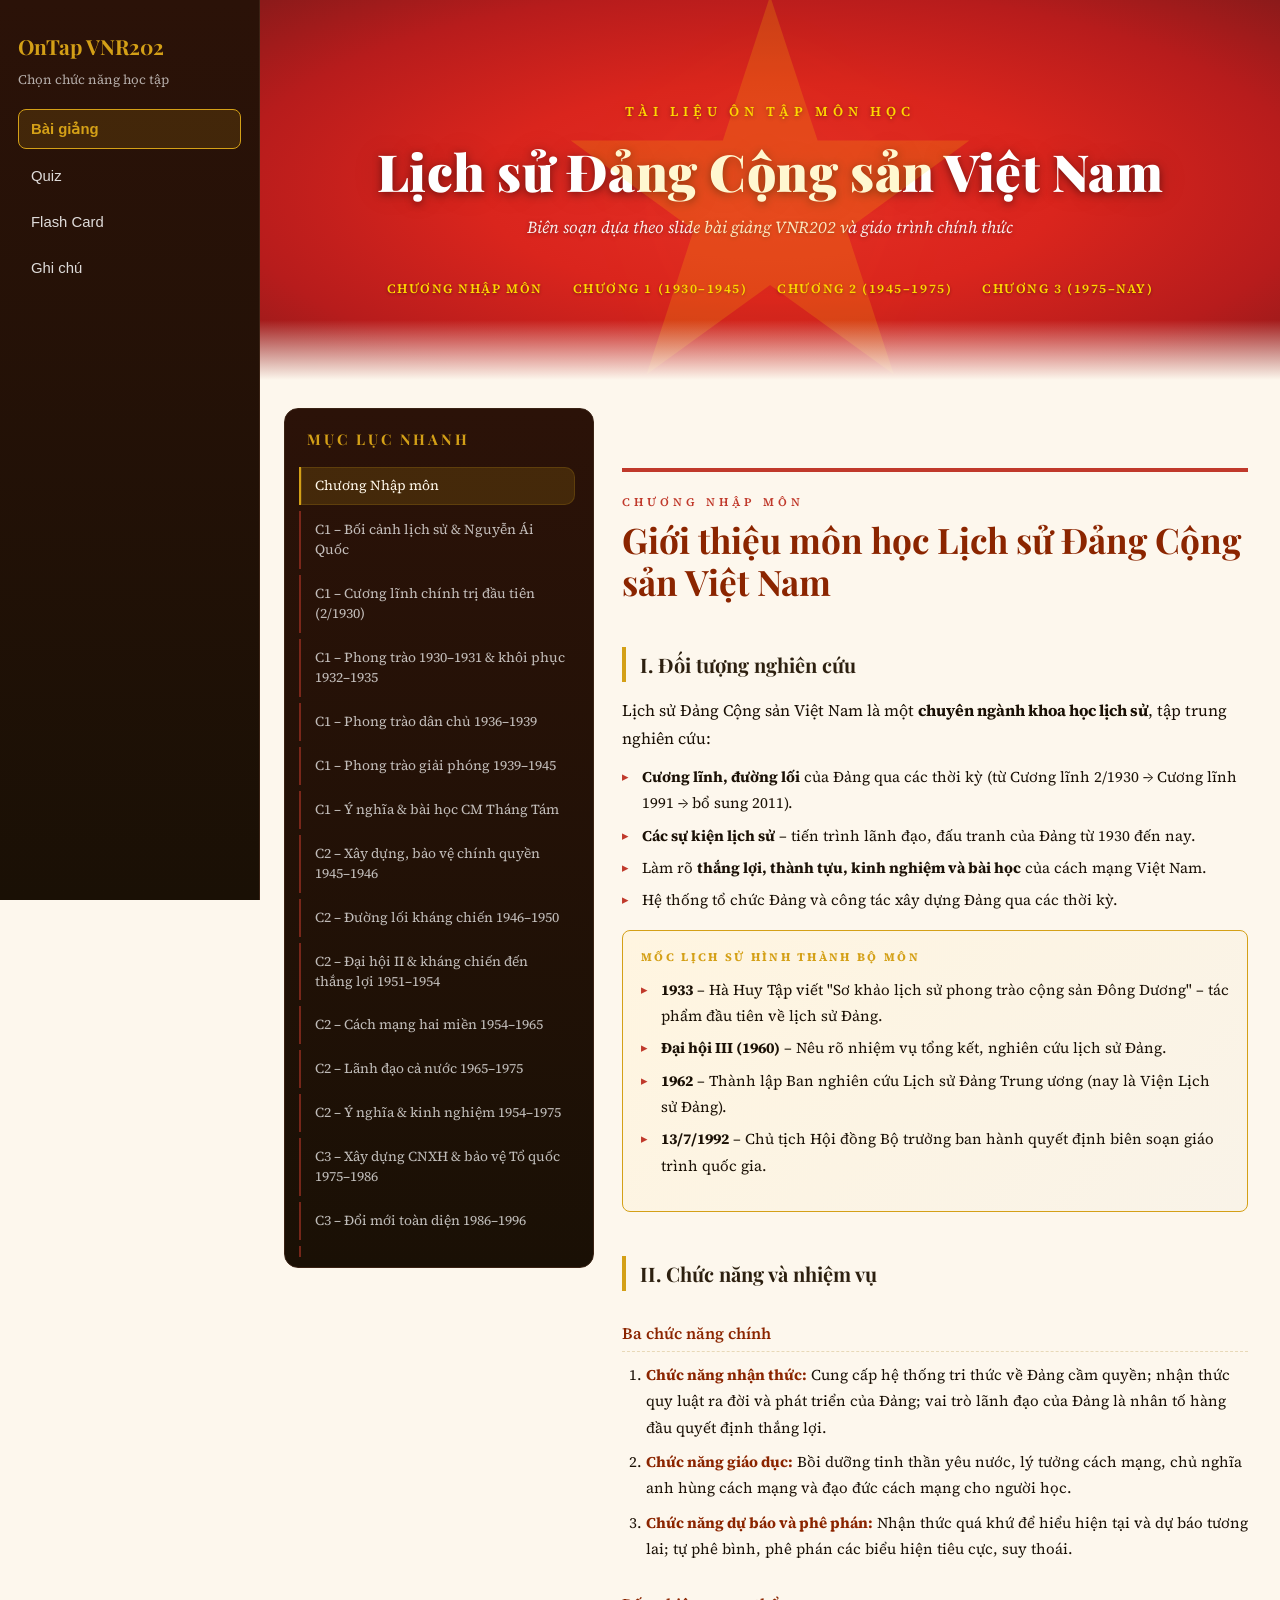
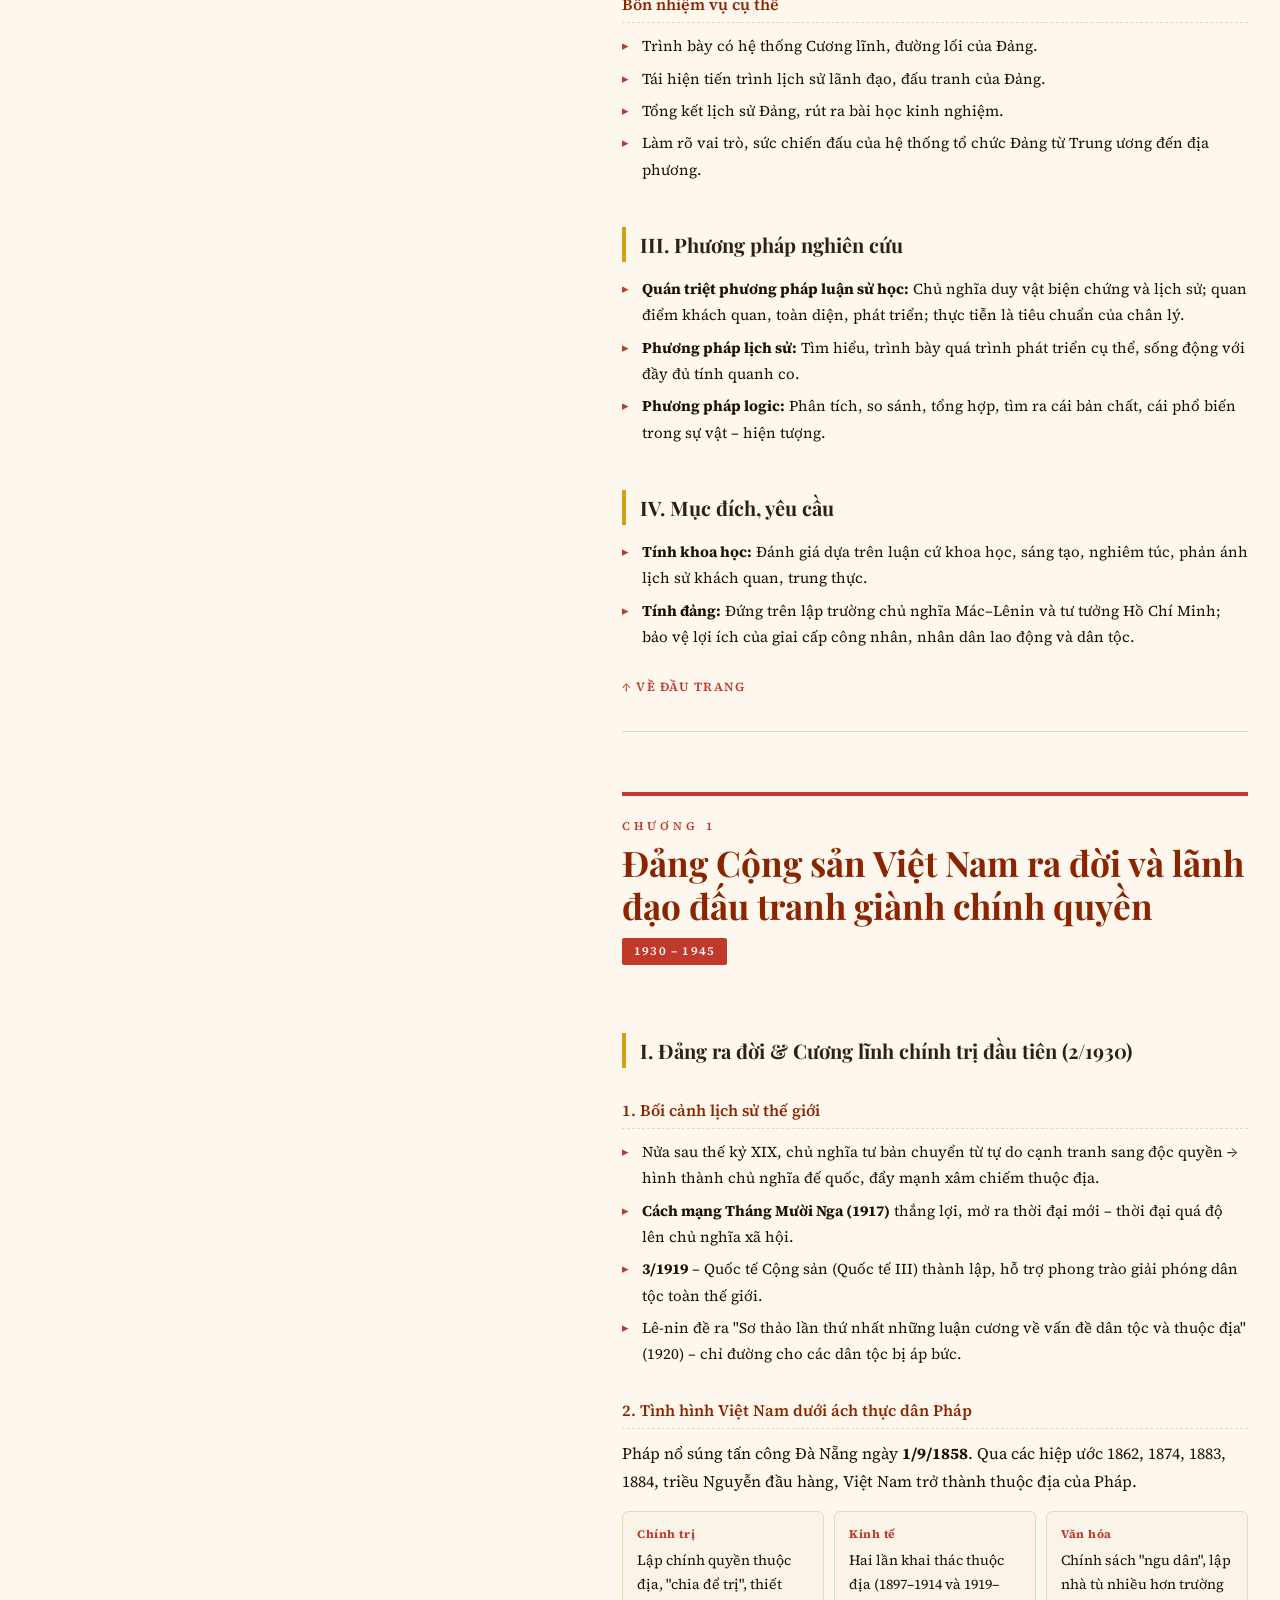
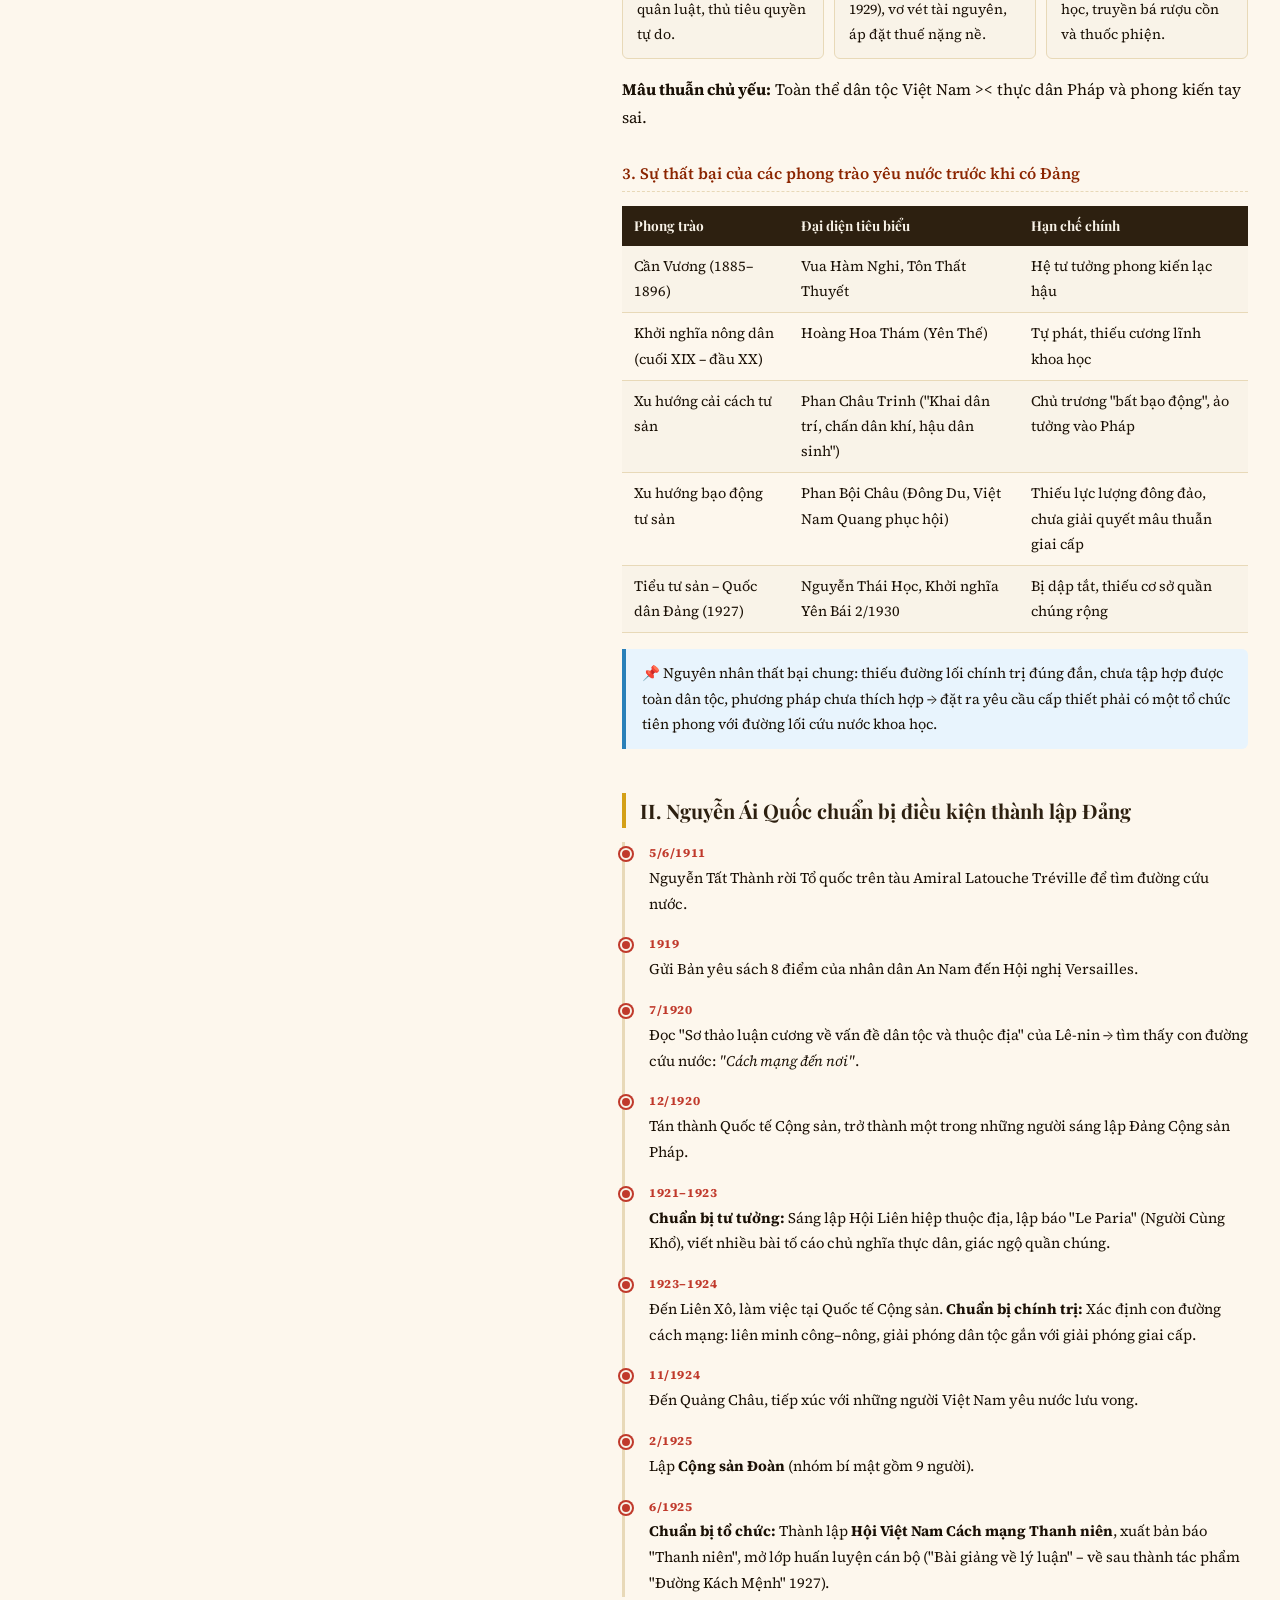
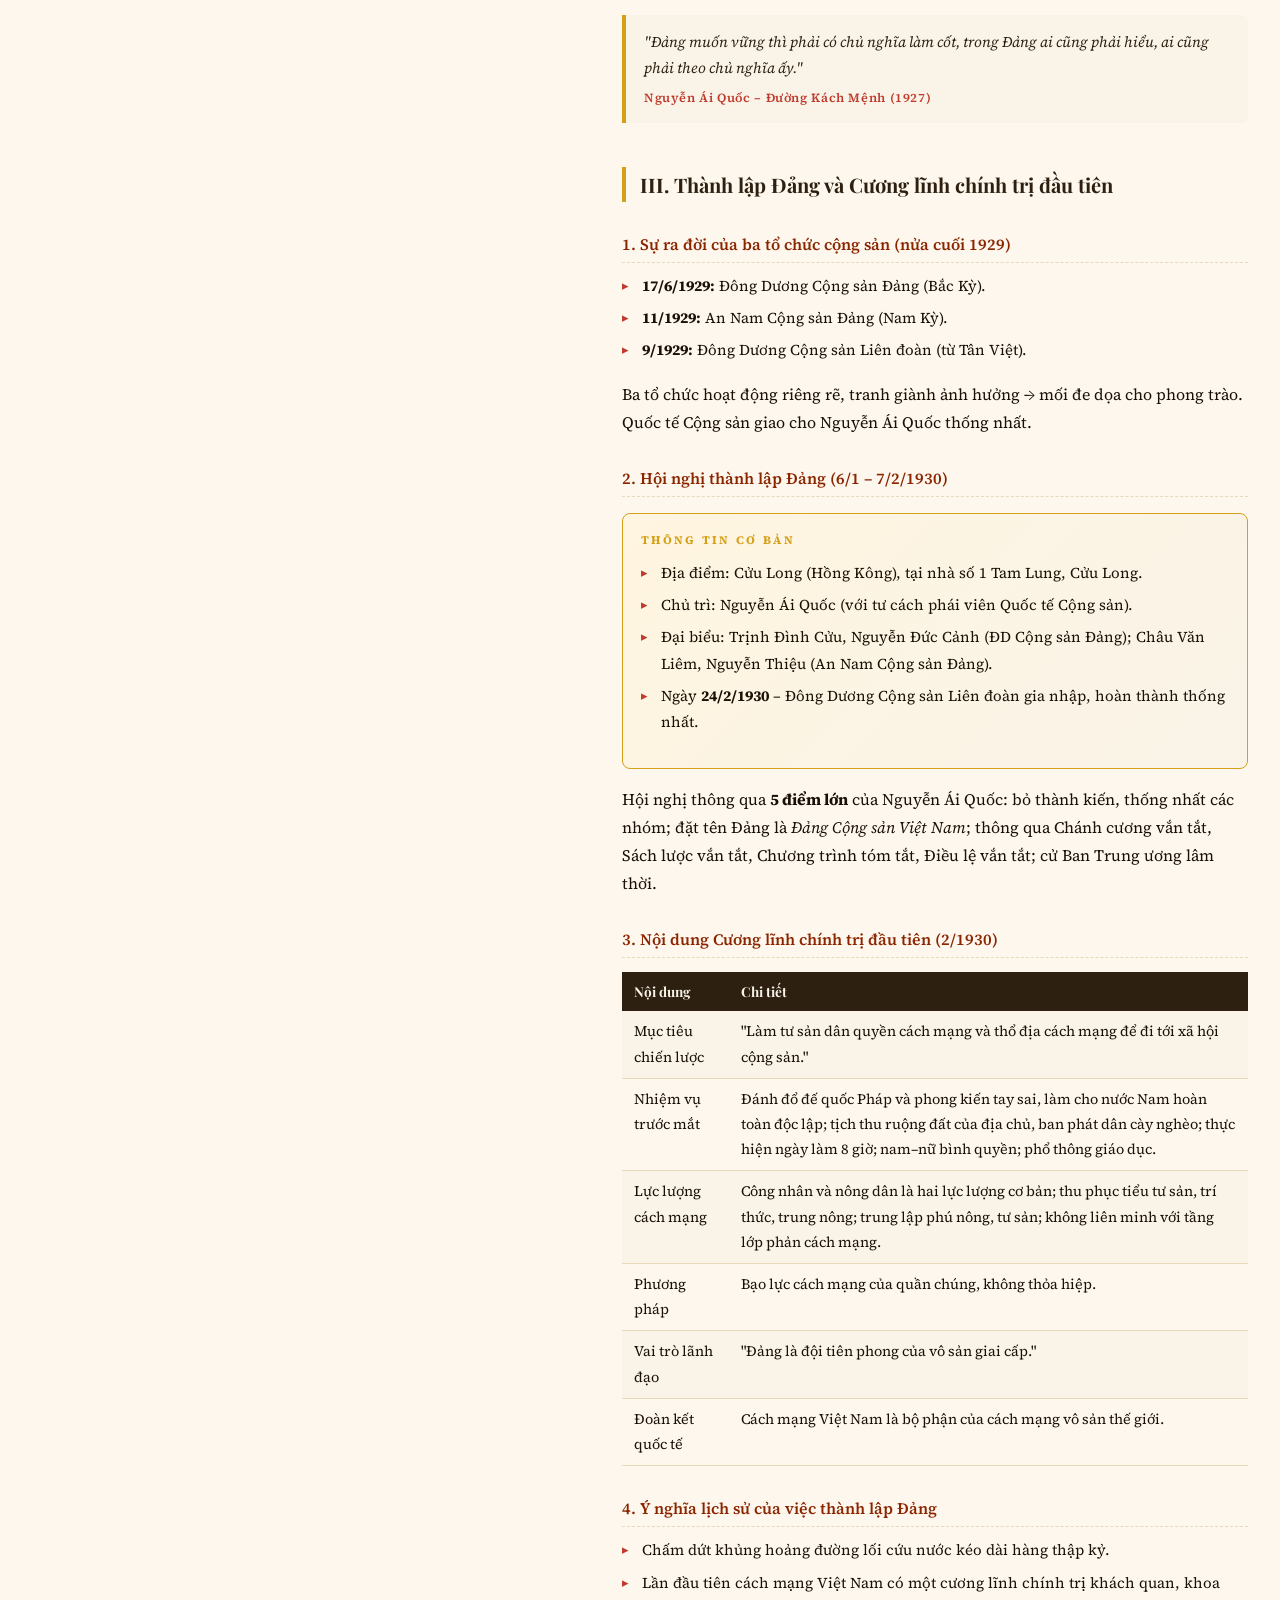
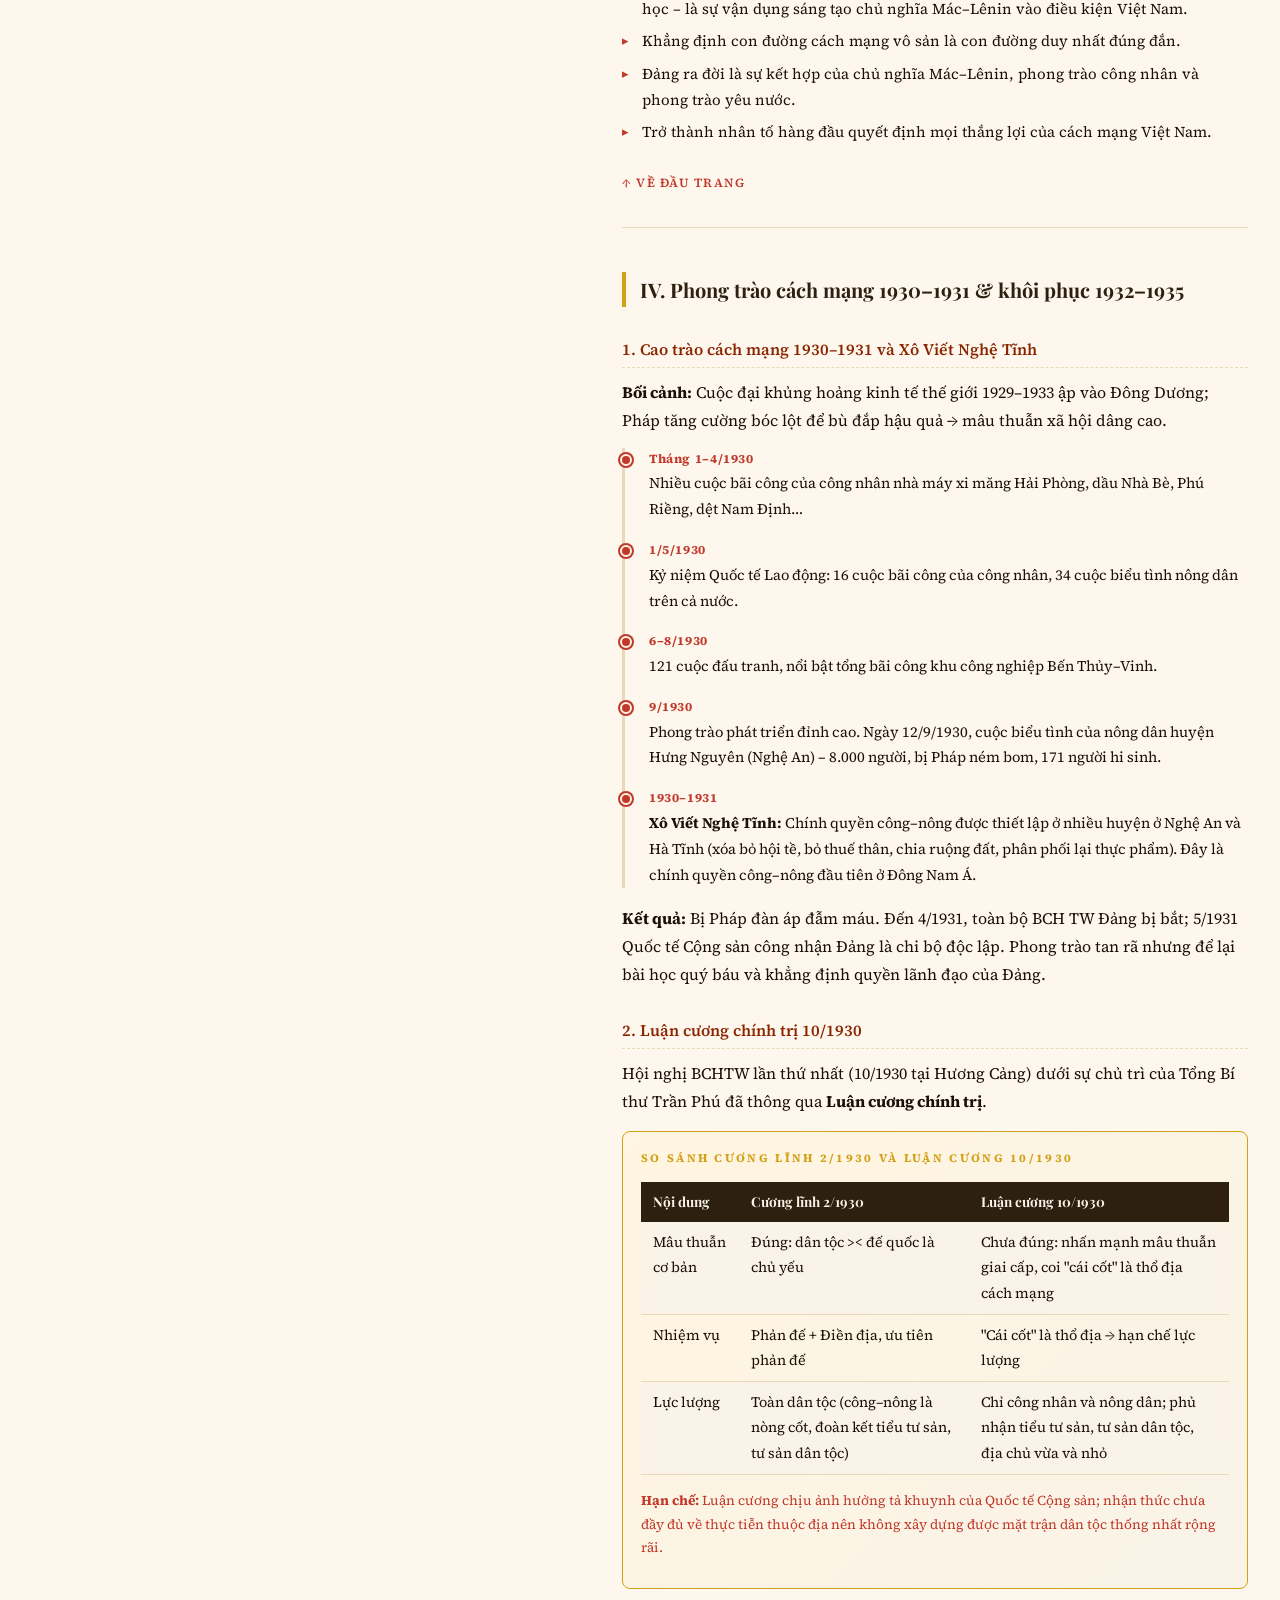
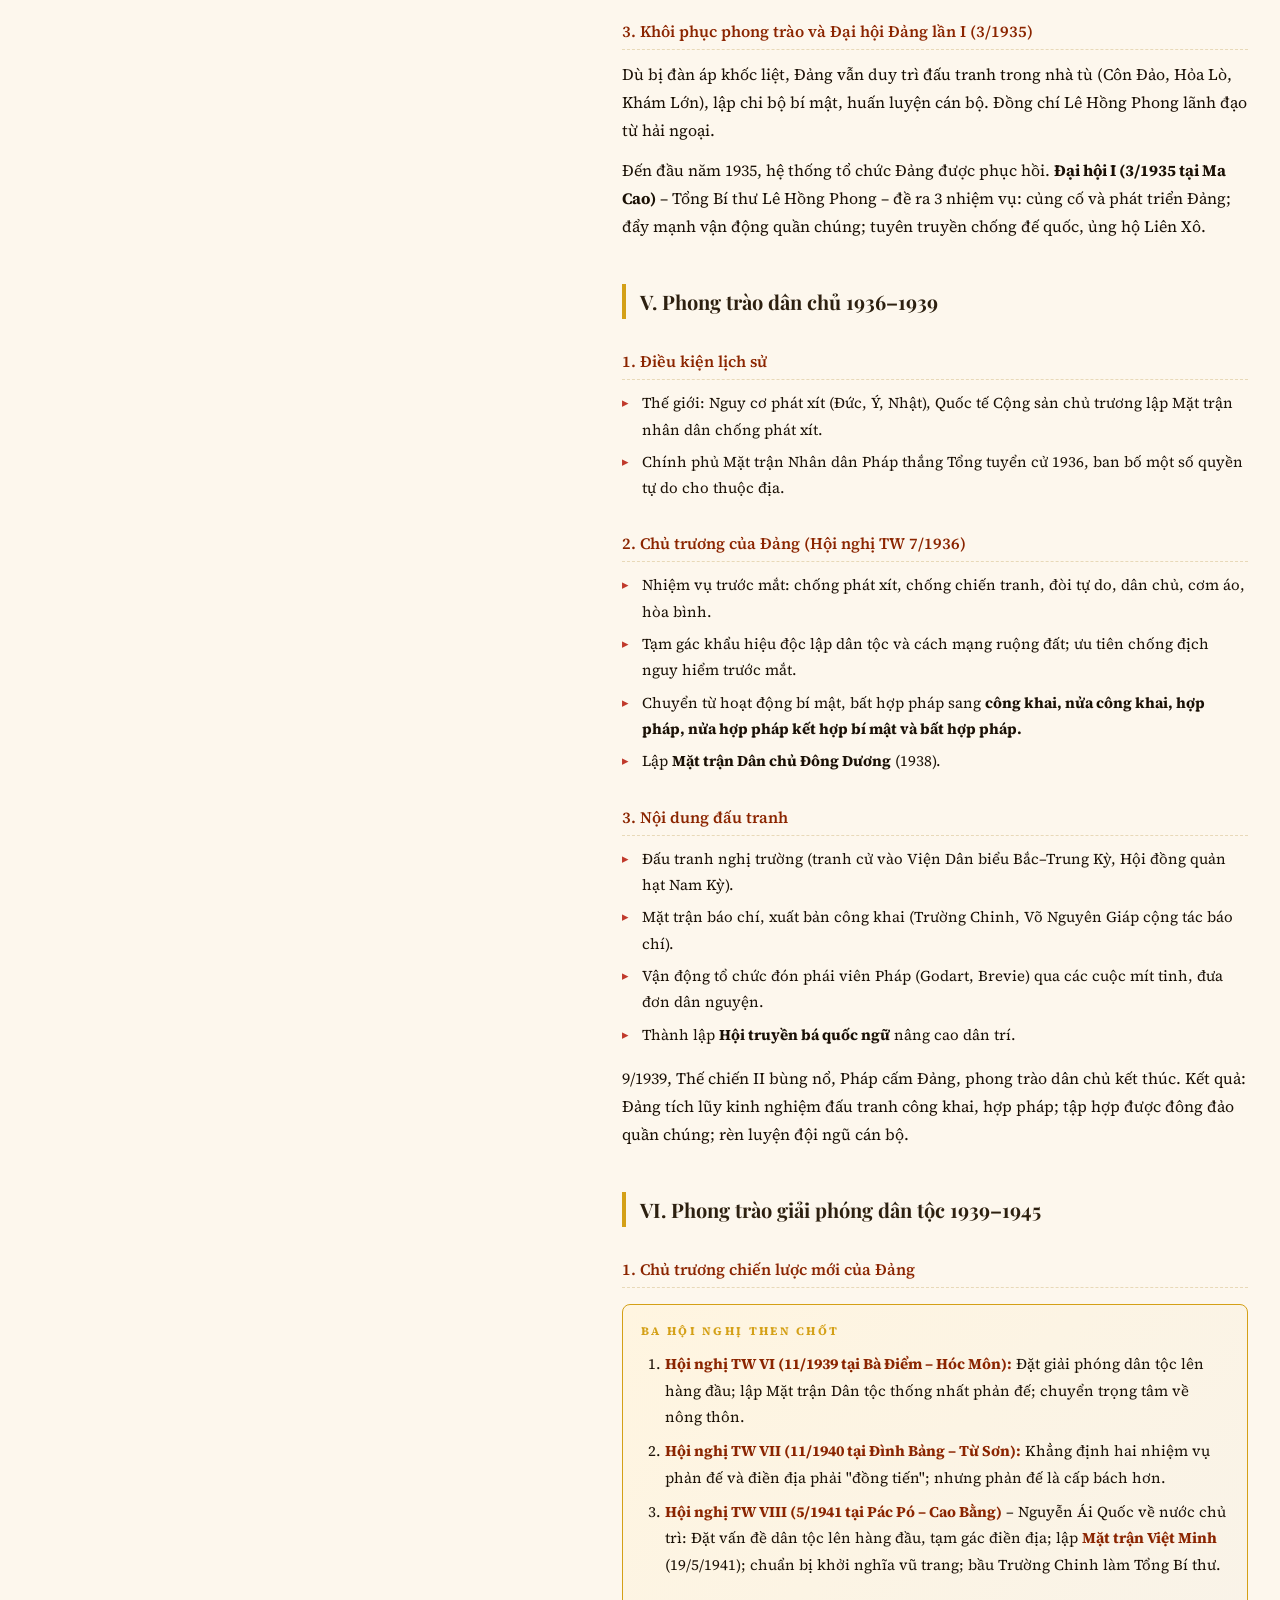
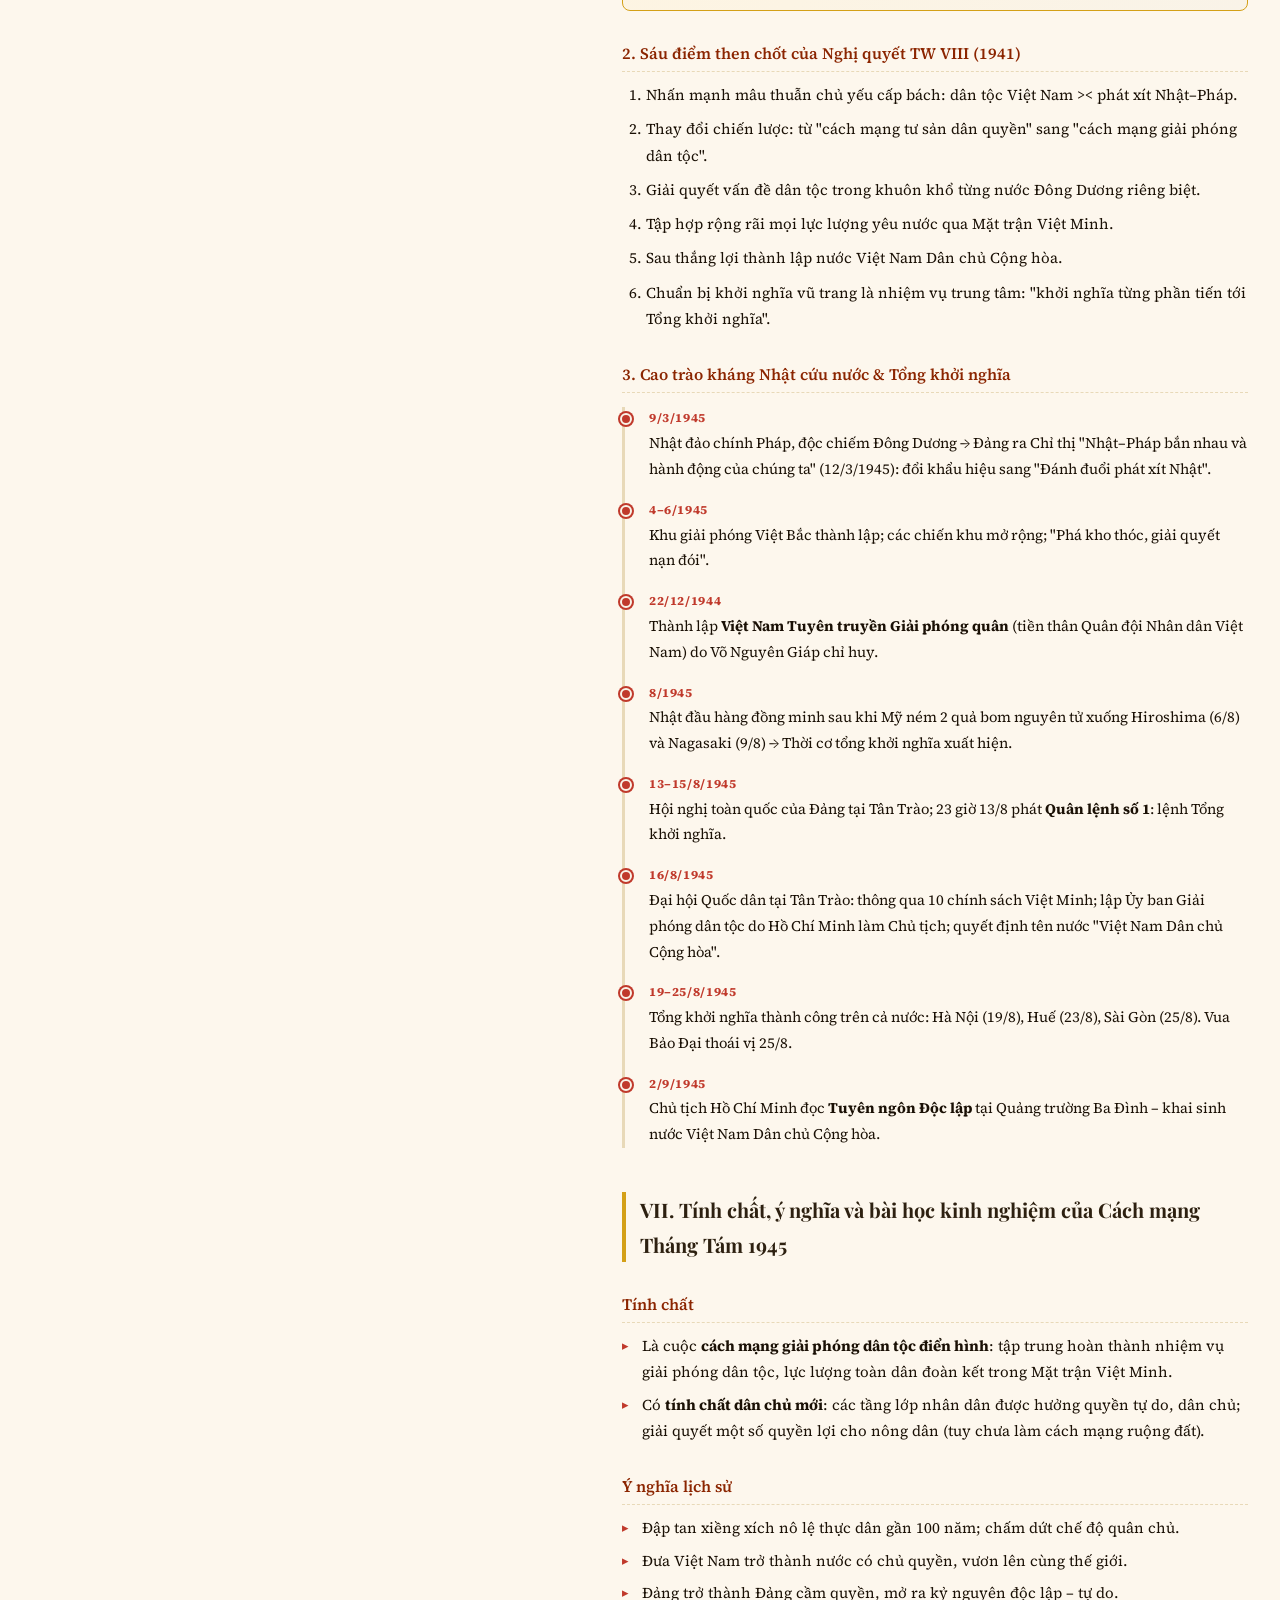
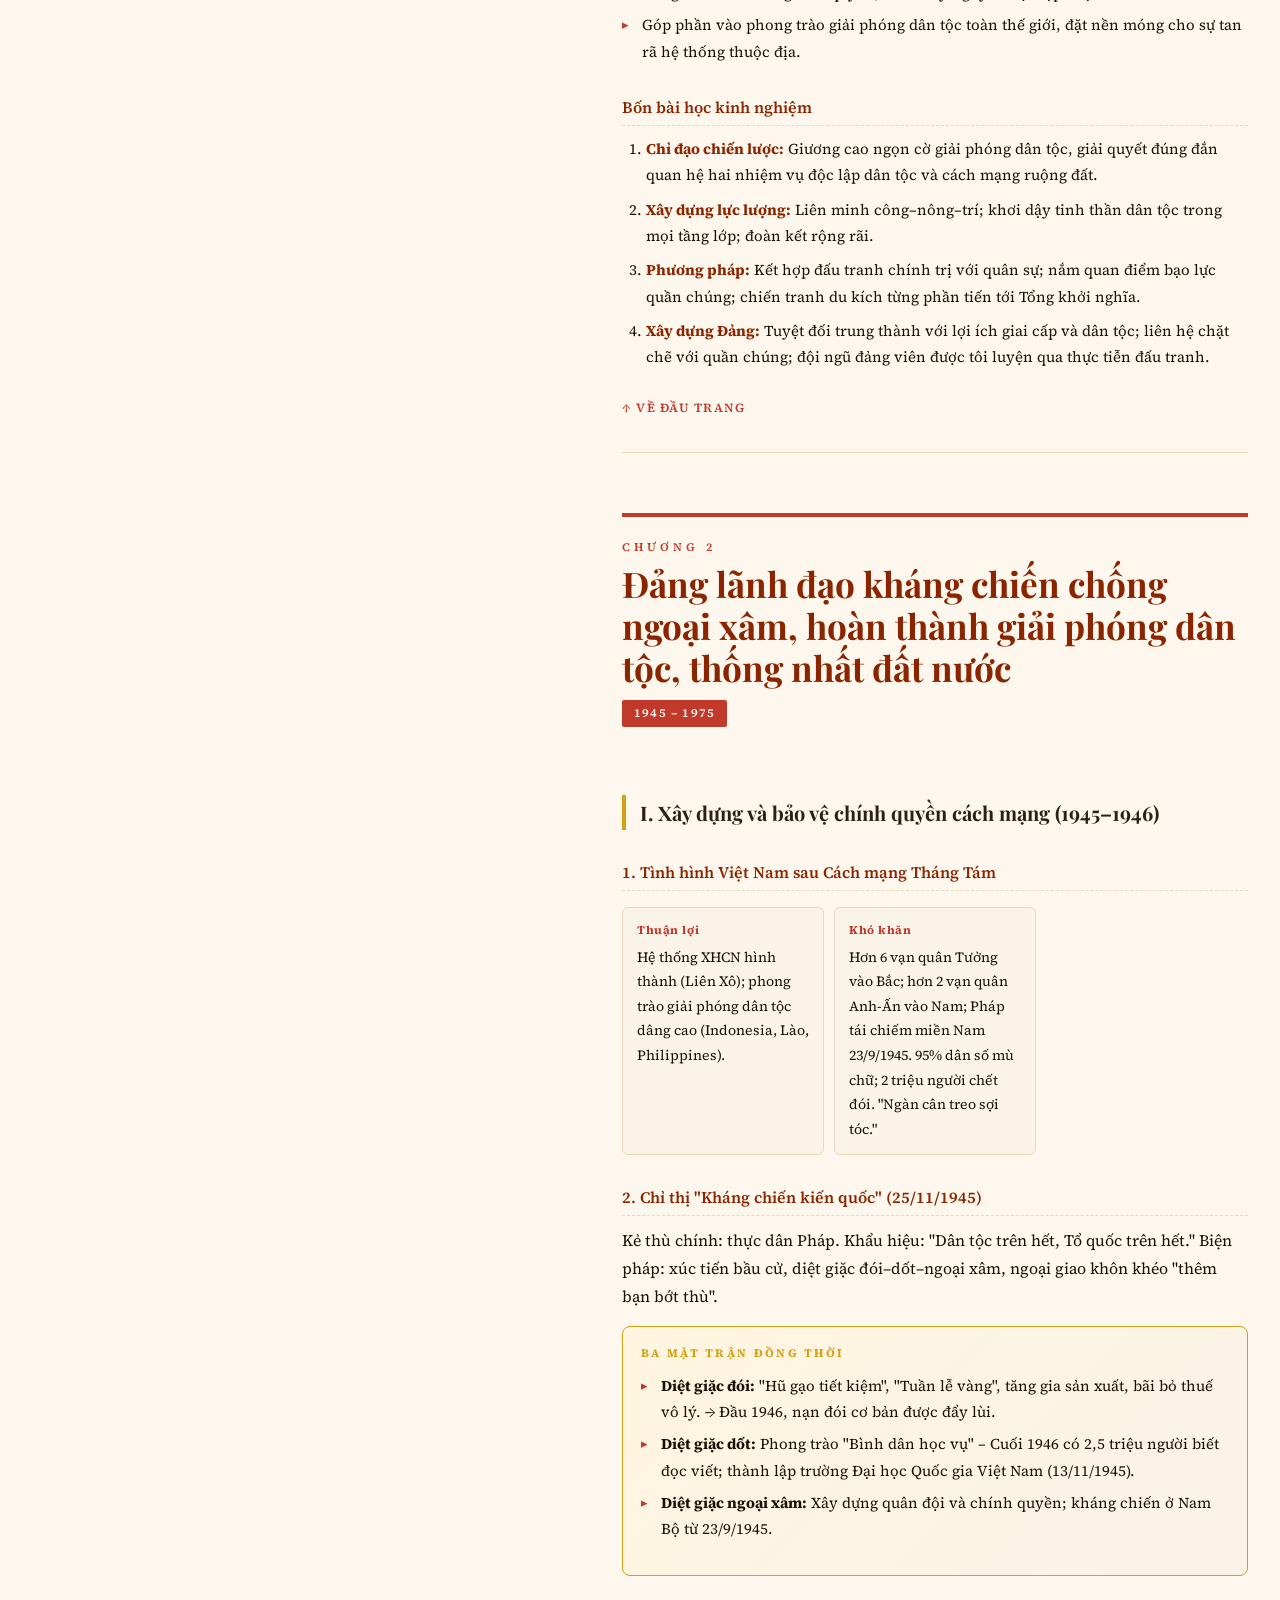
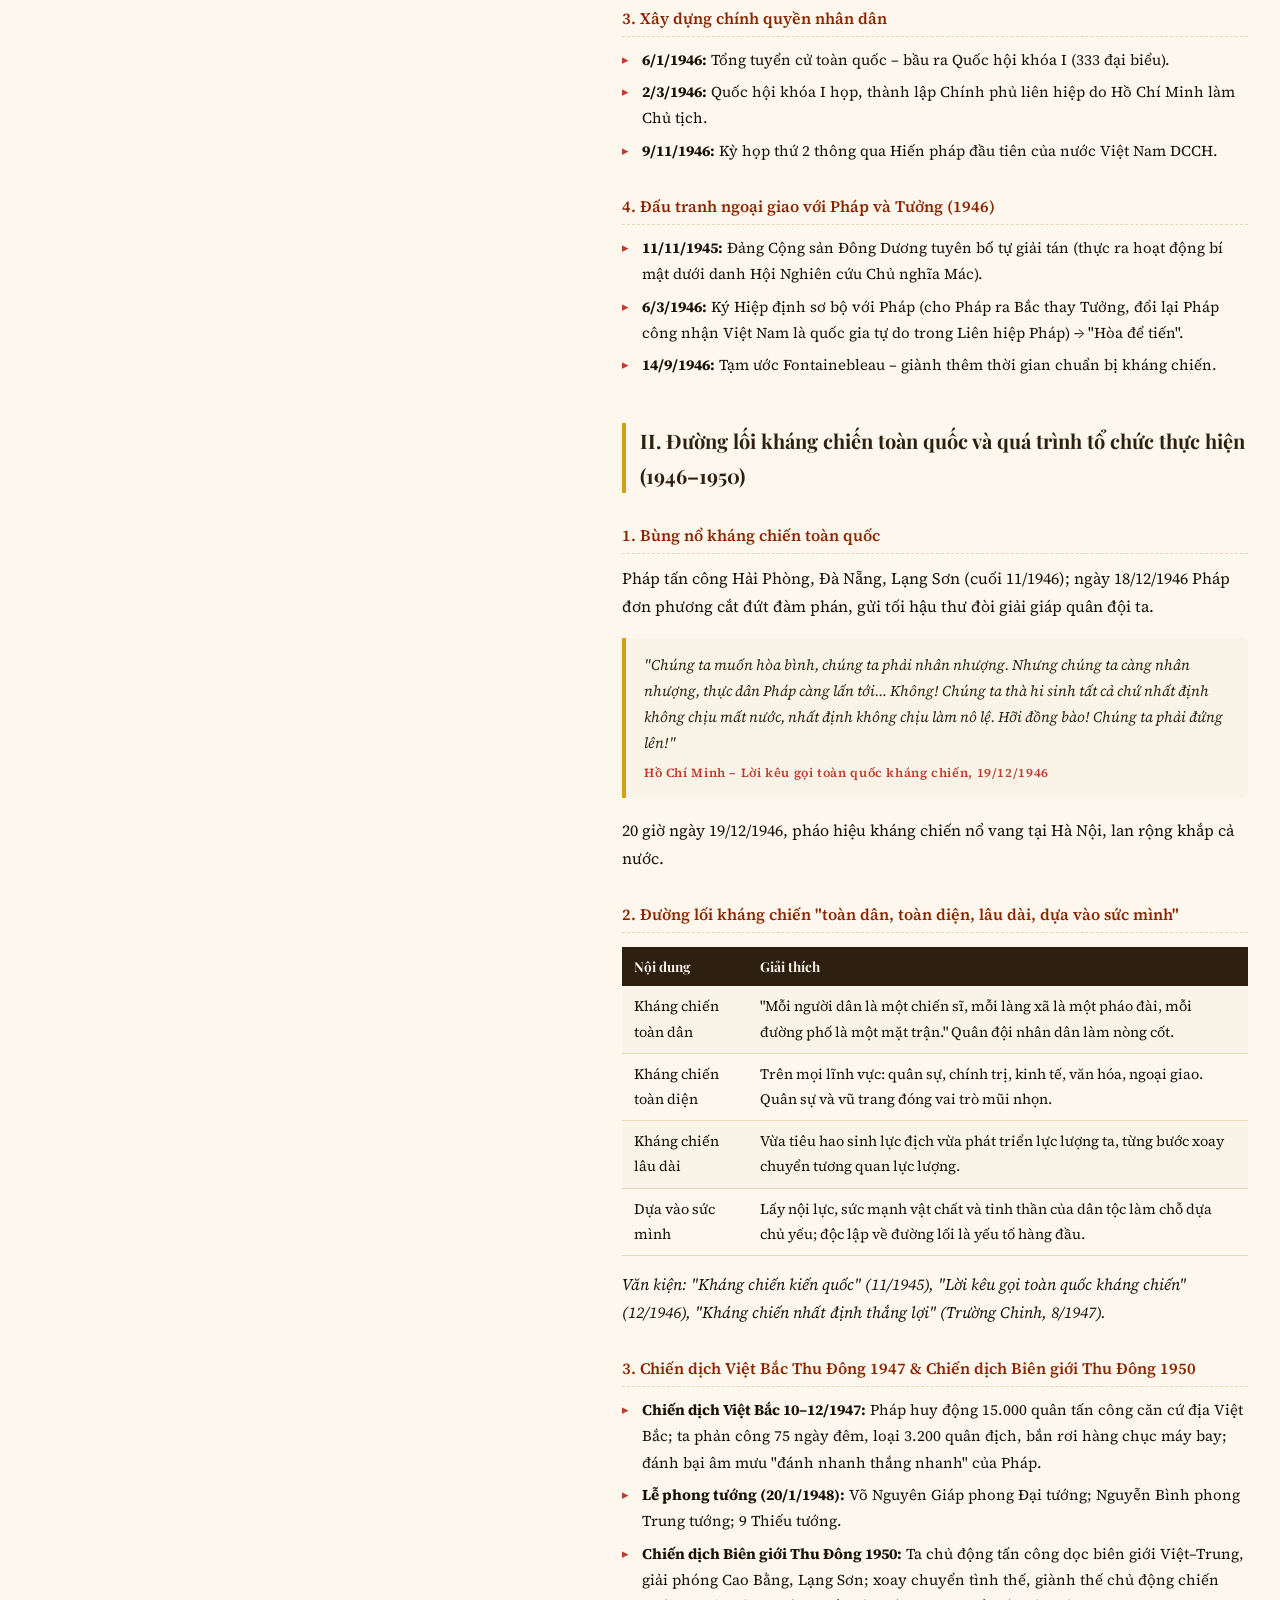
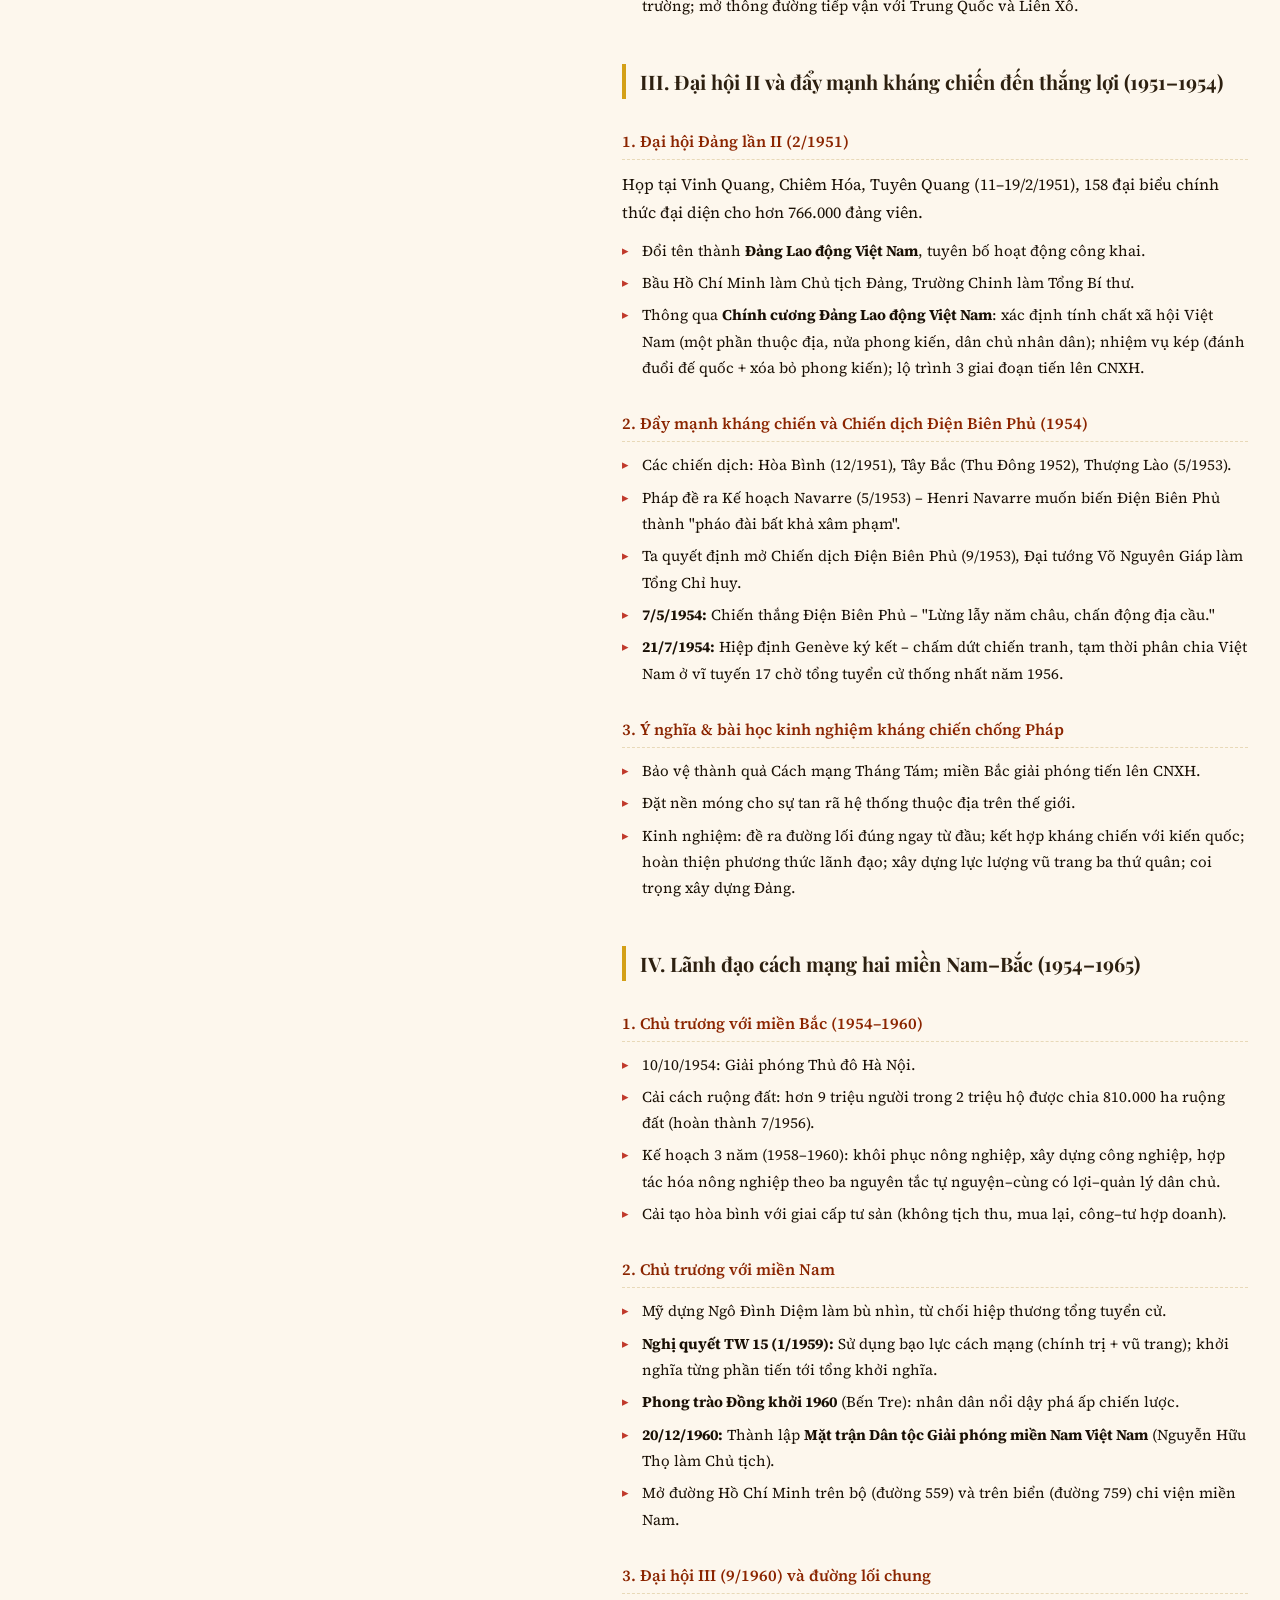
==== index.html @ 587cd911 "chore: update code structure for better readability and maintainability" ====
<!doctype html>
<html lang="vi">
  <head>
    <meta charset="UTF-8" />
    <meta name="viewport" content="width=device-width, initial-scale=1.0" />
    <title>Tài liệu Ôn tập – Lịch sử Đảng Cộng sản Việt Nam</title>
    <link rel="stylesheet" href="assets/css/styles.css" />
  </head>
  <body>
    <div class="app-shell">
      <aside class="sidebar">
        <h2>OnTap VNR202</h2>
        <p>Chọn chức năng học tập</p>
        <nav class="feature-menu">
          <button
            class="feature-link active"
            data-target="panel-bai-giang"
            type="button"
          >
            Bài giảng
          </button>
          <button class="feature-link" data-target="panel-quiz" type="button">
            Quiz
          </button>
          <button
            class="feature-link"
            data-target="panel-flash-card"
            type="button"
          >
            Flash Card
          </button>
          <button
            class="feature-link"
            data-target="panel-ghi-chu"
            type="button"
          >
            Ghi chú
          </button>
        </nav>
      </aside>

      <main class="workspace">
        <section class="feature-panel active" id="panel-bai-giang">
          <!-- ─── COVER ─── -->
          <div class="cover" id="top">
            <p class="label">Tài liệu ôn tập môn học</p>
            <h1>Lịch sử Đảng Cộng sản Việt Nam</h1>
            <p class="subtitle">
              Biên soạn dựa theo slide bài giảng VNR202 và giáo trình chính thức
            </p>
            <div class="meta">
              <span>Chương nhập môn</span>
              <span>Chương 1 (1930–1945)</span>
              <span>Chương 2 (1945–1975)</span>
              <span>Chương 3 (1975–nay)</span>
            </div>
          </div>

          <!-- ─── TOC ─── -->
          <div class="study-layout">
            <aside class="toc-wrap">
              <div class="toc-sticky">
                <h2>Mục lục nhanh</h2>
                <nav class="toc">
                  <a href="#nhap-mon">Chương Nhập môn</a>
                  <a href="#c1-boi-canh"
                    >C1 – Bối cảnh lịch sử & Nguyễn Ái Quốc</a
                  >
                  <a href="#c1-cuong-linh"
                    >C1 – Cương lĩnh chính trị đầu tiên (2/1930)</a
                  >
                  <a href="#c1-1930-1931"
                    >C1 – Phong trào 1930–1931 & khôi phục 1932–1935</a
                  >
                  <a href="#c1-dan-chu">C1 – Phong trào dân chủ 1936–1939</a>
                  <a href="#c1-giai-phong"
                    >C1 – Phong trào giải phóng 1939–1945</a
                  >
                  <a href="#c1-y-nghia">C1 – Ý nghĩa & bài học CM Tháng Tám</a>
                  <a href="#c2-1945"
                    >C2 – Xây dựng, bảo vệ chính quyền 1945–1946</a
                  >
                  <a href="#c2-khang-chien"
                    >C2 – Đường lối kháng chiến 1946–1950</a
                  >
                  <a href="#c2-1951"
                    >C2 – Đại hội II & kháng chiến đến thắng lợi 1951–1954</a
                  >
                  <a href="#c2-chong-my-1">C2 – Cách mạng hai miền 1954–1965</a>
                  <a href="#c2-chong-my-2">C2 – Lãnh đạo cả nước 1965–1975</a>
                  <a href="#c2-y-nghia">C2 – Ý nghĩa & kinh nghiệm 1954–1975</a>
                  <a href="#c3-xay-dung"
                    >C3 – Xây dựng CNXH & bảo vệ Tổ quốc 1975–1986</a
                  >
                  <a href="#c3-doi-moi">C3 – Đổi mới toàn diện 1986–1996</a>
                  <a href="#c3-tiep-tuc"
                    >C3 – Tiếp tục đổi mới (Đại hội VIII → XIII)</a
                  >
                  <a href="#c3-thanh-tuu"
                    >C3 – Thành tựu, kinh nghiệm đổi mới</a
                  >
                  <a href="#c3-tham-nhung"
                    >C3 – Tham nhũng: nguyên nhân & tác hại</a
                  >
                </nav>
              </div>
            </aside>

            <div class="content">
              <!-- ═══════════════════════════════════════════════
     CHƯƠNG NHẬP MÔN
══════════════════════════════════════════════════ -->
              <div class="chapter" id="nhap-mon">
                <p class="chapter-label">Chương nhập môn</p>
                <h2>Giới thiệu môn học Lịch sử Đảng Cộng sản Việt Nam</h2>
              </div>

              <div class="section">
                <h3>I. Đối tượng nghiên cứu</h3>
                <p>
                  Lịch sử Đảng Cộng sản Việt Nam là một
                  <strong>chuyên ngành khoa học lịch sử</strong>, tập trung
                  nghiên cứu:
                </p>
                <ul class="bullet">
                  <li>
                    <strong>Cương lĩnh, đường lối</strong> của Đảng qua các thời
                    kỳ (từ Cương lĩnh 2/1930 → Cương lĩnh 1991 → bổ sung 2011).
                  </li>
                  <li>
                    <strong>Các sự kiện lịch sử</strong> – tiến trình lãnh đạo,
                    đấu tranh của Đảng từ 1930 đến nay.
                  </li>
                  <li>
                    Làm rõ
                    <strong
                      >thắng lợi, thành tựu, kinh nghiệm và bài học</strong
                    >
                    của cách mạng Việt Nam.
                  </li>
                  <li>
                    Hệ thống tổ chức Đảng và công tác xây dựng Đảng qua các thời
                    kỳ.
                  </li>
                </ul>
                <div class="key">
                  <p class="key-title">Mốc lịch sử hình thành bộ môn</p>
                  <ul class="bullet">
                    <li>
                      <strong>1933</strong> – Hà Huy Tập viết "Sơ khảo lịch sử
                      phong trào cộng sản Đông Dương" – tác phẩm đầu tiên về
                      lịch sử Đảng.
                    </li>
                    <li>
                      <strong>Đại hội III (1960)</strong> – Nêu rõ nhiệm vụ tổng
                      kết, nghiên cứu lịch sử Đảng.
                    </li>
                    <li>
                      <strong>1962</strong> – Thành lập Ban nghiên cứu Lịch sử
                      Đảng Trung ương (nay là Viện Lịch sử Đảng).
                    </li>
                    <li>
                      <strong>13/7/1992</strong> – Chủ tịch Hội đồng Bộ trưởng
                      ban hành quyết định biên soạn giáo trình quốc gia.
                    </li>
                  </ul>
                </div>
              </div>

              <div class="section">
                <h3>II. Chức năng và nhiệm vụ</h3>
                <div class="subsection">
                  <h4>Ba chức năng chính</h4>
                  <ol class="numbered">
                    <li>
                      <strong>Chức năng nhận thức:</strong> Cung cấp hệ thống
                      tri thức về Đảng cầm quyền; nhận thức quy luật ra đời và
                      phát triển của Đảng; vai trò lãnh đạo của Đảng là nhân tố
                      hàng đầu quyết định thắng lợi.
                    </li>
                    <li>
                      <strong>Chức năng giáo dục:</strong> Bồi dưỡng tinh thần
                      yêu nước, lý tưởng cách mạng, chủ nghĩa anh hùng cách mạng
                      và đạo đức cách mạng cho người học.
                    </li>
                    <li>
                      <strong>Chức năng dự báo và phê phán:</strong> Nhận thức
                      quá khứ để hiểu hiện tại và dự báo tương lai; tự phê bình,
                      phê phán các biểu hiện tiêu cực, suy thoái.
                    </li>
                  </ol>
                </div>
                <div class="subsection">
                  <h4>Bốn nhiệm vụ cụ thể</h4>
                  <ul class="bullet">
                    <li>
                      Trình bày có hệ thống Cương lĩnh, đường lối của Đảng.
                    </li>
                    <li>
                      Tái hiện tiến trình lịch sử lãnh đạo, đấu tranh của Đảng.
                    </li>
                    <li>Tổng kết lịch sử Đảng, rút ra bài học kinh nghiệm.</li>
                    <li>
                      Làm rõ vai trò, sức chiến đấu của hệ thống tổ chức Đảng từ
                      Trung ương đến địa phương.
                    </li>
                  </ul>
                </div>
              </div>

              <div class="section">
                <h3>III. Phương pháp nghiên cứu</h3>
                <ul class="bullet">
                  <li>
                    <strong>Quán triệt phương pháp luận sử học:</strong> Chủ
                    nghĩa duy vật biện chứng và lịch sử; quan điểm khách quan,
                    toàn diện, phát triển; thực tiễn là tiêu chuẩn của chân lý.
                  </li>
                  <li>
                    <strong>Phương pháp lịch sử:</strong> Tìm hiểu, trình bày
                    quá trình phát triển cụ thể, sống động với đầy đủ tính quanh
                    co.
                  </li>
                  <li>
                    <strong>Phương pháp logic:</strong> Phân tích, so sánh, tổng
                    hợp, tìm ra cái bản chất, cái phổ biến trong sự vật – hiện
                    tượng.
                  </li>
                </ul>
              </div>

              <div class="section">
                <h3>IV. Mục đích, yêu cầu</h3>
                <ul class="bullet">
                  <li>
                    <strong>Tính khoa học:</strong> Đánh giá dựa trên luận cứ
                    khoa học, sáng tạo, nghiêm túc, phản ánh lịch sử khách quan,
                    trung thực.
                  </li>
                  <li>
                    <strong>Tính đảng:</strong> Đứng trên lập trường chủ nghĩa
                    Mác–Lênin và tư tưởng Hồ Chí Minh; bảo vệ lợi ích của giai
                    cấp công nhân, nhân dân lao động và dân tộc.
                  </li>
                </ul>
              </div>

              <a href="#top" class="back-top">↑ Về đầu trang</a>
              <hr class="thin" />

              <!-- ═══════════════════════════════════════════════
     CHƯƠNG 1
══════════════════════════════════════════════════ -->
              <div class="chapter" id="c1-boi-canh">
                <p class="chapter-label">Chương 1</p>
                <h2>
                  Đảng Cộng sản Việt Nam ra đời và lãnh đạo đấu tranh giành
                  chính quyền
                </h2>
                <span class="period">1930 – 1945</span>
              </div>

              <div class="section">
                <h3>I. Đảng ra đời & Cương lĩnh chính trị đầu tiên (2/1930)</h3>

                <div class="subsection" id="c1-boi-canh-sub">
                  <h4>1. Bối cảnh lịch sử thế giới</h4>
                  <ul class="bullet">
                    <li>
                      Nửa sau thế kỷ XIX, chủ nghĩa tư bản chuyển từ tự do cạnh
                      tranh sang độc quyền → hình thành chủ nghĩa đế quốc, đẩy
                      mạnh xâm chiếm thuộc địa.
                    </li>
                    <li>
                      <strong>Cách mạng Tháng Mười Nga (1917)</strong> thắng
                      lợi, mở ra thời đại mới – thời đại quá độ lên chủ nghĩa xã
                      hội.
                    </li>
                    <li>
                      <strong>3/1919</strong> – Quốc tế Cộng sản (Quốc tế III)
                      thành lập, hỗ trợ phong trào giải phóng dân tộc toàn thế
                      giới.
                    </li>
                    <li>
                      Lê-nin đề ra "Sơ thảo lần thứ nhất những luận cương về vấn
                      đề dân tộc và thuộc địa" (1920) – chỉ đường cho các dân
                      tộc bị áp bức.
                    </li>
                  </ul>
                </div>

                <div class="subsection">
                  <h4>2. Tình hình Việt Nam dưới ách thực dân Pháp</h4>
                  <p>
                    Pháp nổ súng tấn công Đà Nẵng ngày
                    <strong>1/9/1858</strong>. Qua các hiệp ước 1862, 1874,
                    1883, 1884, triều Nguyễn đầu hàng, Việt Nam trở thành thuộc
                    địa của Pháp.
                  </p>
                  <div class="facts">
                    <div class="fact">
                      <div class="fact-date">Chính trị</div>
                      <p>
                        Lập chính quyền thuộc địa, "chia để trị", thiết quân
                        luật, thủ tiêu quyền tự do.
                      </p>
                    </div>
                    <div class="fact">
                      <div class="fact-date">Kinh tế</div>
                      <p>
                        Hai lần khai thác thuộc địa (1897–1914 và 1919–1929), vơ
                        vét tài nguyên, áp đặt thuế nặng nề.
                      </p>
                    </div>
                    <div class="fact">
                      <div class="fact-date">Văn hóa</div>
                      <p>
                        Chính sách "ngu dân", lập nhà tù nhiều hơn trường học,
                        truyền bá rượu cồn và thuốc phiện.
                      </p>
                    </div>
                  </div>
                  <p>
                    <strong>Mâu thuẫn chủ yếu:</strong> Toàn thể dân tộc Việt
                    Nam >< thực dân Pháp và phong kiến tay sai.
                  </p>
                </div>

                <div class="subsection">
                  <h4>
                    3. Sự thất bại của các phong trào yêu nước trước khi có Đảng
                  </h4>
                  <table class="data">
                    <tr>
                      <th>Phong trào</th>
                      <th>Đại diện tiêu biểu</th>
                      <th>Hạn chế chính</th>
                    </tr>
                    <tr>
                      <td>Cần Vương (1885–1896)</td>
                      <td>Vua Hàm Nghi, Tôn Thất Thuyết</td>
                      <td>Hệ tư tưởng phong kiến lạc hậu</td>
                    </tr>
                    <tr>
                      <td>Khởi nghĩa nông dân (cuối XIX – đầu XX)</td>
                      <td>Hoàng Hoa Thám (Yên Thế)</td>
                      <td>Tự phát, thiếu cương lĩnh khoa học</td>
                    </tr>
                    <tr>
                      <td>Xu hướng cải cách tư sản</td>
                      <td>
                        Phan Châu Trinh ("Khai dân trí, chấn dân khí, hậu dân
                        sinh")
                      </td>
                      <td>Chủ trương "bất bạo động", ảo tưởng vào Pháp</td>
                    </tr>
                    <tr>
                      <td>Xu hướng bạo động tư sản</td>
                      <td>Phan Bội Châu (Đông Du, Việt Nam Quang phục hội)</td>
                      <td>
                        Thiếu lực lượng đông đảo, chưa giải quyết mâu thuẫn giai
                        cấp
                      </td>
                    </tr>
                    <tr>
                      <td>Tiểu tư sản – Quốc dân Đảng (1927)</td>
                      <td>Nguyễn Thái Học, Khởi nghĩa Yên Bái 2/1930</td>
                      <td>Bị dập tắt, thiếu cơ sở quần chúng rộng</td>
                    </tr>
                  </table>
                  <div class="tip">
                    Nguyên nhân thất bại chung: thiếu đường lối chính trị đúng
                    đắn, chưa tập hợp được toàn dân tộc, phương pháp chưa thích
                    hợp → đặt ra yêu cầu cấp thiết phải có một tổ chức tiên
                    phong với đường lối cứu nước khoa học.
                  </div>
                </div>
              </div>

              <div class="section" id="c1-boi-canh">
                <h3>II. Nguyễn Ái Quốc chuẩn bị điều kiện thành lập Đảng</h3>
                <div class="timeline">
                  <div class="tl-item">
                    <div class="tl-date">5/6/1911</div>
                    <div class="tl-text">
                      Nguyễn Tất Thành rời Tổ quốc trên tàu Amiral Latouche
                      Tréville để tìm đường cứu nước.
                    </div>
                  </div>
                  <div class="tl-item">
                    <div class="tl-date">1919</div>
                    <div class="tl-text">
                      Gửi Bản yêu sách 8 điểm của nhân dân An Nam đến Hội nghị
                      Versailles.
                    </div>
                  </div>
                  <div class="tl-item">
                    <div class="tl-date">7/1920</div>
                    <div class="tl-text">
                      Đọc "Sơ thảo luận cương về vấn đề dân tộc và thuộc địa"
                      của Lê-nin → tìm thấy con đường cứu nước:
                      <em>"Cách mạng đến nơi"</em>.
                    </div>
                  </div>
                  <div class="tl-item">
                    <div class="tl-date">12/1920</div>
                    <div class="tl-text">
                      Tán thành Quốc tế Cộng sản, trở thành một trong những
                      người sáng lập Đảng Cộng sản Pháp.
                    </div>
                  </div>
                  <div class="tl-item">
                    <div class="tl-date">1921–1923</div>
                    <div class="tl-text">
                      <strong>Chuẩn bị tư tưởng:</strong> Sáng lập Hội Liên hiệp
                      thuộc địa, lập báo "Le Paria" (Người Cùng Khổ), viết nhiều
                      bài tố cáo chủ nghĩa thực dân, giác ngộ quần chúng.
                    </div>
                  </div>
                  <div class="tl-item">
                    <div class="tl-date">1923–1924</div>
                    <div class="tl-text">
                      Đến Liên Xô, làm việc tại Quốc tế Cộng sản.
                      <strong>Chuẩn bị chính trị:</strong> Xác định con đường
                      cách mạng: liên minh công–nông, giải phóng dân tộc gắn với
                      giải phóng giai cấp.
                    </div>
                  </div>
                  <div class="tl-item">
                    <div class="tl-date">11/1924</div>
                    <div class="tl-text">
                      Đến Quảng Châu, tiếp xúc với những người Việt Nam yêu nước
                      lưu vong.
                    </div>
                  </div>
                  <div class="tl-item">
                    <div class="tl-date">2/1925</div>
                    <div class="tl-text">
                      Lập <strong>Cộng sản Đoàn</strong> (nhóm bí mật gồm 9
                      người).
                    </div>
                  </div>
                  <div class="tl-item">
                    <div class="tl-date">6/1925</div>
                    <div class="tl-text">
                      <strong>Chuẩn bị tổ chức:</strong> Thành lập
                      <strong>Hội Việt Nam Cách mạng Thanh niên</strong>, xuất
                      bản báo "Thanh niên", mở lớp huấn luyện cán bộ ("Bài giảng
                      về lý luận" – về sau thành tác phẩm "Đường Kách Mệnh"
                      1927).
                    </div>
                  </div>
                </div>
                <div class="quote">
                  "Đảng muốn vững thì phải có chủ nghĩa làm cốt, trong Đảng ai
                  cũng phải hiểu, ai cũng phải theo chủ nghĩa ấy."
                  <span class="attr"
                    >Nguyễn Ái Quốc – Đường Kách Mệnh (1927)</span
                  >
                </div>
              </div>

              <div class="section" id="c1-cuong-linh">
                <h3>III. Thành lập Đảng và Cương lĩnh chính trị đầu tiên</h3>

                <div class="subsection">
                  <h4>1. Sự ra đời của ba tổ chức cộng sản (nửa cuối 1929)</h4>
                  <ul class="bullet">
                    <li>
                      <strong>17/6/1929:</strong> Đông Dương Cộng sản Đảng (Bắc
                      Kỳ).
                    </li>
                    <li>
                      <strong>11/1929:</strong> An Nam Cộng sản Đảng (Nam Kỳ).
                    </li>
                    <li>
                      <strong>9/1929:</strong> Đông Dương Cộng sản Liên đoàn (từ
                      Tân Việt).
                    </li>
                  </ul>
                  <p>
                    Ba tổ chức hoạt động riêng rẽ, tranh giành ảnh hưởng → mối
                    đe dọa cho phong trào. Quốc tế Cộng sản giao cho Nguyễn Ái
                    Quốc thống nhất.
                  </p>
                </div>

                <div class="subsection">
                  <h4>2. Hội nghị thành lập Đảng (6/1 – 7/2/1930)</h4>
                  <div class="key">
                    <p class="key-title">Thông tin cơ bản</p>
                    <ul class="bullet">
                      <li>
                        Địa điểm: Cửu Long (Hồng Kông), tại nhà số 1 Tam Lung,
                        Cửu Long.
                      </li>
                      <li>
                        Chủ trì: Nguyễn Ái Quốc (với tư cách phái viên Quốc tế
                        Cộng sản).
                      </li>
                      <li>
                        Đại biểu: Trịnh Đình Cửu, Nguyễn Đức Cảnh (ĐD Cộng sản
                        Đảng); Châu Văn Liêm, Nguyễn Thiệu (An Nam Cộng sản
                        Đảng).
                      </li>
                      <li>
                        Ngày <strong>24/2/1930</strong> – Đông Dương Cộng sản
                        Liên đoàn gia nhập, hoàn thành thống nhất.
                      </li>
                    </ul>
                  </div>
                  <p>
                    Hội nghị thông qua <strong>5 điểm lớn</strong> của Nguyễn Ái
                    Quốc: bỏ thành kiến, thống nhất các nhóm; đặt tên Đảng là
                    <em>Đảng Cộng sản Việt Nam</em>; thông qua Chánh cương vắn
                    tắt, Sách lược vắn tắt, Chương trình tóm tắt, Điều lệ vắn
                    tắt; cử Ban Trung ương lâm thời.
                  </p>
                </div>

                <div class="subsection">
                  <h4>3. Nội dung Cương lĩnh chính trị đầu tiên (2/1930)</h4>
                  <table class="data">
                    <tr>
                      <th>Nội dung</th>
                      <th>Chi tiết</th>
                    </tr>
                    <tr>
                      <td>Mục tiêu chiến lược</td>
                      <td>
                        "Làm tư sản dân quyền cách mạng và thổ địa cách mạng để
                        đi tới xã hội cộng sản."
                      </td>
                    </tr>
                    <tr>
                      <td>Nhiệm vụ trước mắt</td>
                      <td>
                        Đánh đổ đế quốc Pháp và phong kiến tay sai, làm cho nước
                        Nam hoàn toàn độc lập; tịch thu ruộng đất của địa chủ,
                        ban phát dân cày nghèo; thực hiện ngày làm 8 giờ; nam–nữ
                        bình quyền; phổ thông giáo dục.
                      </td>
                    </tr>
                    <tr>
                      <td>Lực lượng cách mạng</td>
                      <td>
                        Công nhân và nông dân là hai lực lượng cơ bản; thu phục
                        tiểu tư sản, trí thức, trung nông; trung lập phú nông,
                        tư sản; không liên minh với tầng lớp phản cách mạng.
                      </td>
                    </tr>
                    <tr>
                      <td>Phương pháp</td>
                      <td>
                        Bạo lực cách mạng của quần chúng, không thỏa hiệp.
                      </td>
                    </tr>
                    <tr>
                      <td>Vai trò lãnh đạo</td>
                      <td>"Đảng là đội tiên phong của vô sản giai cấp."</td>
                    </tr>
                    <tr>
                      <td>Đoàn kết quốc tế</td>
                      <td>
                        Cách mạng Việt Nam là bộ phận của cách mạng vô sản thế
                        giới.
                      </td>
                    </tr>
                  </table>
                </div>

                <div class="subsection">
                  <h4>4. Ý nghĩa lịch sử của việc thành lập Đảng</h4>
                  <ul class="bullet">
                    <li>
                      Chấm dứt khủng hoảng đường lối cứu nước kéo dài hàng thập
                      kỷ.
                    </li>
                    <li>
                      Lần đầu tiên cách mạng Việt Nam có một cương lĩnh chính
                      trị khách quan, khoa học – là sự vận dụng sáng tạo chủ
                      nghĩa Mác–Lênin vào điều kiện Việt Nam.
                    </li>
                    <li>
                      Khẳng định con đường cách mạng vô sản là con đường duy
                      nhất đúng đắn.
                    </li>
                    <li>
                      Đảng ra đời là sự kết hợp của chủ nghĩa Mác–Lênin, phong
                      trào công nhân và phong trào yêu nước.
                    </li>
                    <li>
                      Trở thành nhân tố hàng đầu quyết định mọi thắng lợi của
                      cách mạng Việt Nam.
                    </li>
                  </ul>
                </div>
              </div>

              <a href="#top" class="back-top">↑ Về đầu trang</a>
              <hr class="thin" />

              <div class="section" id="c1-1930-1931">
                <h3>
                  IV. Phong trào cách mạng 1930–1931 & khôi phục 1932–1935
                </h3>

                <div class="subsection">
                  <h4>1. Cao trào cách mạng 1930–1931 và Xô Viết Nghệ Tĩnh</h4>
                  <p>
                    <strong>Bối cảnh:</strong> Cuộc đại khủng hoảng kinh tế thế
                    giới 1929–1933 ập vào Đông Dương; Pháp tăng cường bóc lột để
                    bù đắp hậu quả → mâu thuẫn xã hội dâng cao.
                  </p>
                  <div class="timeline">
                    <div class="tl-item">
                      <div class="tl-date">Tháng 1–4/1930</div>
                      <div class="tl-text">
                        Nhiều cuộc bãi công của công nhân nhà máy xi măng Hải
                        Phòng, dầu Nhà Bè, Phú Riềng, dệt Nam Định…
                      </div>
                    </div>
                    <div class="tl-item">
                      <div class="tl-date">1/5/1930</div>
                      <div class="tl-text">
                        Kỷ niệm Quốc tế Lao động: 16 cuộc bãi công của công
                        nhân, 34 cuộc biểu tình nông dân trên cả nước.
                      </div>
                    </div>
                    <div class="tl-item">
                      <div class="tl-date">6–8/1930</div>
                      <div class="tl-text">
                        121 cuộc đấu tranh, nổi bật tổng bãi công khu công
                        nghiệp Bến Thủy–Vinh.
                      </div>
                    </div>
                    <div class="tl-item">
                      <div class="tl-date">9/1930</div>
                      <div class="tl-text">
                        Phong trào phát triển đỉnh cao. Ngày 12/9/1930, cuộc
                        biểu tình của nông dân huyện Hưng Nguyên (Nghệ An) –
                        8.000 người, bị Pháp ném bom, 171 người hi sinh.
                      </div>
                    </div>
                    <div class="tl-item">
                      <div class="tl-date">1930–1931</div>
                      <div class="tl-text">
                        <strong>Xô Viết Nghệ Tĩnh:</strong> Chính quyền
                        công–nông được thiết lập ở nhiều huyện ở Nghệ An và Hà
                        Tĩnh (xóa bỏ hội tề, bỏ thuế thân, chia ruộng đất, phân
                        phối lại thực phẩm). Đây là chính quyền công–nông đầu
                        tiên ở Đông Nam Á.
                      </div>
                    </div>
                  </div>
                  <p>
                    <strong>Kết quả:</strong> Bị Pháp đàn áp đẫm máu. Đến
                    4/1931, toàn bộ BCH TW Đảng bị bắt; 5/1931 Quốc tế Cộng sản
                    công nhận Đảng là chi bộ độc lập. Phong trào tan rã nhưng để
                    lại bài học quý báu và khẳng định quyền lãnh đạo của Đảng.
                  </p>
                </div>

                <div class="subsection">
                  <h4>2. Luận cương chính trị 10/1930</h4>
                  <p>
                    Hội nghị BCHTW lần thứ nhất (10/1930 tại Hương Cảng) dưới sự
                    chủ trì của Tổng Bí thư Trần Phú đã thông qua
                    <strong>Luận cương chính trị</strong>.
                  </p>
                  <div class="key">
                    <p class="key-title">
                      So sánh Cương lĩnh 2/1930 và Luận cương 10/1930
                    </p>
                    <table class="data">
                      <tr>
                        <th>Nội dung</th>
                        <th>Cương lĩnh 2/1930</th>
                        <th>Luận cương 10/1930</th>
                      </tr>
                      <tr>
                        <td>Mâu thuẫn cơ bản</td>
                        <td>Đúng: dân tộc >< đế quốc là chủ yếu</td>
                        <td>
                          Chưa đúng: nhấn mạnh mâu thuẫn giai cấp, coi "cái cốt"
                          là thổ địa cách mạng
                        </td>
                      </tr>
                      <tr>
                        <td>Nhiệm vụ</td>
                        <td>Phản đế + Điền địa, ưu tiên phản đế</td>
                        <td>"Cái cốt" là thổ địa → hạn chế lực lượng</td>
                      </tr>
                      <tr>
                        <td>Lực lượng</td>
                        <td>
                          Toàn dân tộc (công–nông là nòng cốt, đoàn kết tiểu tư
                          sản, tư sản dân tộc)
                        </td>
                        <td>
                          Chỉ công nhân và nông dân; phủ nhận tiểu tư sản, tư
                          sản dân tộc, địa chủ vừa và nhỏ
                        </td>
                      </tr>
                    </table>
                    <p
                      style="
                        margin-top: 8px;
                        font-size: 0.85rem;
                        color: var(--red);
                      "
                    >
                      <strong>Hạn chế:</strong> Luận cương chịu ảnh hưởng tả
                      khuynh của Quốc tế Cộng sản; nhận thức chưa đầy đủ về thực
                      tiễn thuộc địa nên không xây dựng được mặt trận dân tộc
                      thống nhất rộng rãi.
                    </p>
                  </div>
                </div>

                <div class="subsection">
                  <h4>
                    3. Khôi phục phong trào và Đại hội Đảng lần I (3/1935)
                  </h4>
                  <p>
                    Dù bị đàn áp khốc liệt, Đảng vẫn duy trì đấu tranh trong nhà
                    tù (Côn Đảo, Hỏa Lò, Khám Lớn), lập chi bộ bí mật, huấn
                    luyện cán bộ. Đồng chí Lê Hồng Phong lãnh đạo từ hải ngoại.
                  </p>
                  <p>
                    Đến đầu năm 1935, hệ thống tổ chức Đảng được phục hồi.
                    <strong>Đại hội I (3/1935 tại Ma Cao)</strong> – Tổng Bí thư
                    Lê Hồng Phong – đề ra 3 nhiệm vụ: củng cố và phát triển
                    Đảng; đẩy mạnh vận động quần chúng; tuyên truyền chống đế
                    quốc, ủng hộ Liên Xô.
                  </p>
                </div>
              </div>

              <div class="section" id="c1-dan-chu">
                <h3>V. Phong trào dân chủ 1936–1939</h3>
                <div class="subsection">
                  <h4>1. Điều kiện lịch sử</h4>
                  <ul class="bullet">
                    <li>
                      Thế giới: Nguy cơ phát xít (Đức, Ý, Nhật), Quốc tế Cộng
                      sản chủ trương lập Mặt trận nhân dân chống phát xít.
                    </li>
                    <li>
                      Chính phủ Mặt trận Nhân dân Pháp thắng Tổng tuyển cử 1936,
                      ban bố một số quyền tự do cho thuộc địa.
                    </li>
                  </ul>
                </div>
                <div class="subsection">
                  <h4>2. Chủ trương của Đảng (Hội nghị TW 7/1936)</h4>
                  <ul class="bullet">
                    <li>
                      Nhiệm vụ trước mắt: chống phát xít, chống chiến tranh, đòi
                      tự do, dân chủ, cơm áo, hòa bình.
                    </li>
                    <li>
                      Tạm gác khẩu hiệu độc lập dân tộc và cách mạng ruộng đất;
                      ưu tiên chống địch nguy hiểm trước mắt.
                    </li>
                    <li>
                      Chuyển từ hoạt động bí mật, bất hợp pháp sang
                      <strong
                        >công khai, nửa công khai, hợp pháp, nửa hợp pháp kết
                        hợp bí mật và bất hợp pháp.</strong
                      >
                    </li>
                    <li>
                      Lập <strong>Mặt trận Dân chủ Đông Dương</strong> (1938).
                    </li>
                  </ul>
                </div>
                <div class="subsection">
                  <h4>3. Nội dung đấu tranh</h4>
                  <ul class="bullet">
                    <li>
                      Đấu tranh nghị trường (tranh cử vào Viện Dân biểu
                      Bắc–Trung Kỳ, Hội đồng quản hạt Nam Kỳ).
                    </li>
                    <li>
                      Mặt trận báo chí, xuất bản công khai (Trường Chinh, Võ
                      Nguyên Giáp cộng tác báo chí).
                    </li>
                    <li>
                      Vận động tổ chức đón phái viên Pháp (Godart, Brevie) qua
                      các cuộc mít tinh, đưa đơn dân nguyện.
                    </li>
                    <li>
                      Thành lập <strong>Hội truyền bá quốc ngữ</strong> nâng cao
                      dân trí.
                    </li>
                  </ul>
                </div>
                <p>
                  9/1939, Thế chiến II bùng nổ, Pháp cấm Đảng, phong trào dân
                  chủ kết thúc. Kết quả: Đảng tích lũy kinh nghiệm đấu tranh
                  công khai, hợp pháp; tập hợp được đông đảo quần chúng; rèn
                  luyện đội ngũ cán bộ.
                </p>
              </div>

              <div class="section" id="c1-giai-phong">
                <h3>VI. Phong trào giải phóng dân tộc 1939–1945</h3>
                <div class="subsection">
                  <h4>1. Chủ trương chiến lược mới của Đảng</h4>
                  <div class="key">
                    <p class="key-title">Ba Hội nghị then chốt</p>
                    <ol class="numbered">
                      <li>
                        <strong
                          >Hội nghị TW VI (11/1939 tại Bà Điểm – Hóc
                          Môn):</strong
                        >
                        Đặt giải phóng dân tộc lên hàng đầu; lập Mặt trận Dân
                        tộc thống nhất phản đế; chuyển trọng tâm về nông thôn.
                      </li>
                      <li>
                        <strong
                          >Hội nghị TW VII (11/1940 tại Đình Bảng – Từ
                          Sơn):</strong
                        >
                        Khẳng định hai nhiệm vụ phản đế và điền địa phải "đồng
                        tiến"; nhưng phản đế là cấp bách hơn.
                      </li>
                      <li>
                        <strong
                          >Hội nghị TW VIII (5/1941 tại Pác Pó – Cao
                          Bằng)</strong
                        >
                        – Nguyễn Ái Quốc về nước chủ trì: Đặt vấn đề dân tộc lên
                        hàng đầu, tạm gác điền địa; lập
                        <strong>Mặt trận Việt Minh</strong> (19/5/1941); chuẩn
                        bị khởi nghĩa vũ trang; bầu Trường Chinh làm Tổng Bí
                        thư.
                      </li>
                    </ol>
                  </div>
                </div>
                <div class="subsection">
                  <h4>2. Sáu điểm then chốt của Nghị quyết TW VIII (1941)</h4>
                  <ol class="numbered">
                    <li>
                      Nhấn mạnh mâu thuẫn chủ yếu cấp bách: dân tộc Việt Nam ><
                      phát xít Nhật–Pháp.
                    </li>
                    <li>
                      Thay đổi chiến lược: từ "cách mạng tư sản dân quyền" sang
                      "cách mạng giải phóng dân tộc".
                    </li>
                    <li>
                      Giải quyết vấn đề dân tộc trong khuôn khổ từng nước Đông
                      Dương riêng biệt.
                    </li>
                    <li>
                      Tập hợp rộng rãi mọi lực lượng yêu nước qua Mặt trận Việt
                      Minh.
                    </li>
                    <li>
                      Sau thắng lợi thành lập nước Việt Nam Dân chủ Cộng hòa.
                    </li>
                    <li>
                      Chuẩn bị khởi nghĩa vũ trang là nhiệm vụ trung tâm: "khởi
                      nghĩa từng phần tiến tới Tổng khởi nghĩa".
                    </li>
                  </ol>
                </div>
                <div class="subsection">
                  <h4>3. Cao trào kháng Nhật cứu nước & Tổng khởi nghĩa</h4>
                  <div class="timeline">
                    <div class="tl-item">
                      <div class="tl-date">9/3/1945</div>
                      <div class="tl-text">
                        Nhật đảo chính Pháp, độc chiếm Đông Dương → Đảng ra Chỉ
                        thị "Nhật–Pháp bắn nhau và hành động của chúng ta"
                        (12/3/1945): đổi khẩu hiệu sang "Đánh đuổi phát xít
                        Nhật".
                      </div>
                    </div>
                    <div class="tl-item">
                      <div class="tl-date">4–6/1945</div>
                      <div class="tl-text">
                        Khu giải phóng Việt Bắc thành lập; các chiến khu mở
                        rộng; "Phá kho thóc, giải quyết nạn đói".
                      </div>
                    </div>
                    <div class="tl-item">
                      <div class="tl-date">22/12/1944</div>
                      <div class="tl-text">
                        Thành lập
                        <strong>Việt Nam Tuyên truyền Giải phóng quân</strong>
                        (tiền thân Quân đội Nhân dân Việt Nam) do Võ Nguyên Giáp
                        chỉ huy.
                      </div>
                    </div>
                    <div class="tl-item">
                      <div class="tl-date">8/1945</div>
                      <div class="tl-text">
                        Nhật đầu hàng đồng minh sau khi Mỹ ném 2 quả bom nguyên
                        tử xuống Hiroshima (6/8) và Nagasaki (9/8) → Thời cơ
                        tổng khởi nghĩa xuất hiện.
                      </div>
                    </div>
                    <div class="tl-item">
                      <div class="tl-date">13–15/8/1945</div>
                      <div class="tl-text">
                        Hội nghị toàn quốc của Đảng tại Tân Trào; 23 giờ 13/8
                        phát
                        <strong>Quân lệnh số 1</strong>: lệnh Tổng khởi nghĩa.
                      </div>
                    </div>
                    <div class="tl-item">
                      <div class="tl-date">16/8/1945</div>
                      <div class="tl-text">
                        Đại hội Quốc dân tại Tân Trào: thông qua 10 chính sách
                        Việt Minh; lập Ủy ban Giải phóng dân tộc do Hồ Chí Minh
                        làm Chủ tịch; quyết định tên nước "Việt Nam Dân chủ Cộng
                        hòa".
                      </div>
                    </div>
                    <div class="tl-item">
                      <div class="tl-date">19–25/8/1945</div>
                      <div class="tl-text">
                        Tổng khởi nghĩa thành công trên cả nước: Hà Nội (19/8),
                        Huế (23/8), Sài Gòn (25/8). Vua Bảo Đại thoái vị 25/8.
                      </div>
                    </div>
                    <div class="tl-item">
                      <div class="tl-date">2/9/1945</div>
                      <div class="tl-text">
                        Chủ tịch Hồ Chí Minh đọc
                        <strong>Tuyên ngôn Độc lập</strong> tại Quảng trường Ba
                        Đình – khai sinh nước Việt Nam Dân chủ Cộng hòa.
                      </div>
                    </div>
                  </div>
                </div>
              </div>

              <div class="section" id="c1-y-nghia">
                <h3>
                  VII. Tính chất, ý nghĩa và bài học kinh nghiệm của Cách mạng
                  Tháng Tám 1945
                </h3>
                <div class="subsection">
                  <h4>Tính chất</h4>
                  <ul class="bullet">
                    <li>
                      Là cuộc
                      <strong>cách mạng giải phóng dân tộc điển hình</strong>:
                      tập trung hoàn thành nhiệm vụ giải phóng dân tộc, lực
                      lượng toàn dân đoàn kết trong Mặt trận Việt Minh.
                    </li>
                    <li>
                      Có <strong>tính chất dân chủ mới</strong>: các tầng lớp
                      nhân dân được hưởng quyền tự do, dân chủ; giải quyết một
                      số quyền lợi cho nông dân (tuy chưa làm cách mạng ruộng
                      đất).
                    </li>
                  </ul>
                </div>
                <div class="subsection">
                  <h4>Ý nghĩa lịch sử</h4>
                  <ul class="bullet">
                    <li>
                      Đập tan xiềng xích nô lệ thực dân gần 100 năm; chấm dứt
                      chế độ quân chủ.
                    </li>
                    <li>
                      Đưa Việt Nam trở thành nước có chủ quyền, vươn lên cùng
                      thế giới.
                    </li>
                    <li>
                      Đảng trở thành Đảng cầm quyền, mở ra kỷ nguyên độc lập –
                      tự do.
                    </li>
                    <li>
                      Góp phần vào phong trào giải phóng dân tộc toàn thế giới,
                      đặt nền móng cho sự tan rã hệ thống thuộc địa.
                    </li>
                  </ul>
                </div>
                <div class="subsection">
                  <h4>Bốn bài học kinh nghiệm</h4>
                  <ol class="numbered">
                    <li>
                      <strong>Chỉ đạo chiến lược:</strong> Giương cao ngọn cờ
                      giải phóng dân tộc, giải quyết đúng đắn quan hệ hai nhiệm
                      vụ độc lập dân tộc và cách mạng ruộng đất.
                    </li>
                    <li>
                      <strong>Xây dựng lực lượng:</strong> Liên minh
                      công–nông–trí; khơi dậy tinh thần dân tộc trong mọi tầng
                      lớp; đoàn kết rộng rãi.
                    </li>
                    <li>
                      <strong>Phương pháp:</strong> Kết hợp đấu tranh chính trị
                      với quân sự; nắm quan điểm bạo lực quần chúng; chiến tranh
                      du kích từng phần tiến tới Tổng khởi nghĩa.
                    </li>
                    <li>
                      <strong>Xây dựng Đảng:</strong> Tuyệt đối trung thành với
                      lợi ích giai cấp và dân tộc; liên hệ chặt chẽ với quần
                      chúng; đội ngũ đảng viên được tôi luyện qua thực tiễn đấu
                      tranh.
                    </li>
                  </ol>
                </div>
              </div>

              <a href="#top" class="back-top">↑ Về đầu trang</a>
              <hr class="thin" />

              <!-- ═══════════════════════════════════════════════
     CHƯƠNG 2
══════════════════════════════════════════════════ -->
              <div class="chapter" id="c2-1945">
                <p class="chapter-label">Chương 2</p>
                <h2>
                  Đảng lãnh đạo kháng chiến chống ngoại xâm, hoàn thành giải
                  phóng dân tộc, thống nhất đất nước
                </h2>
                <span class="period">1945 – 1975</span>
              </div>

              <div class="section">
                <h3>I. Xây dựng và bảo vệ chính quyền cách mạng (1945–1946)</h3>
                <div class="subsection">
                  <h4>1. Tình hình Việt Nam sau Cách mạng Tháng Tám</h4>
                  <div class="facts">
                    <div class="fact">
                      <div class="fact-date">Thuận lợi</div>
                      <p>
                        Hệ thống XHCN hình thành (Liên Xô); phong trào giải
                        phóng dân tộc dâng cao (Indonesia, Lào, Philippines).
                      </p>
                    </div>
                    <div class="fact">
                      <div class="fact-date">Khó khăn</div>
                      <p>
                        Hơn 6 vạn quân Tưởng vào Bắc; hơn 2 vạn quân Anh-Ấn vào
                        Nam; Pháp tái chiếm miền Nam 23/9/1945. 95% dân số mù
                        chữ; 2 triệu người chết đói. "Ngàn cân treo sợi tóc."
                      </p>
                    </div>
                  </div>
                </div>
                <div class="subsection">
                  <h4>2. Chỉ thị "Kháng chiến kiến quốc" (25/11/1945)</h4>
                  <p>
                    Kẻ thù chính: thực dân Pháp. Khẩu hiệu: "Dân tộc trên hết,
                    Tổ quốc trên hết." Biện pháp: xúc tiến bầu cử, diệt giặc
                    đói–dốt–ngoại xâm, ngoại giao khôn khéo "thêm bạn bớt thù".
                  </p>
                  <div class="key">
                    <p class="key-title">Ba mặt trận đồng thời</p>
                    <ul class="bullet">
                      <li>
                        <strong>Diệt giặc đói:</strong> "Hũ gạo tiết kiệm",
                        "Tuần lễ vàng", tăng gia sản xuất, bãi bỏ thuế vô lý. →
                        Đầu 1946, nạn đói cơ bản được đẩy lùi.
                      </li>
                      <li>
                        <strong>Diệt giặc dốt:</strong> Phong trào "Bình dân học
                        vụ" – Cuối 1946 có 2,5 triệu người biết đọc viết; thành
                        lập trường Đại học Quốc gia Việt Nam (13/11/1945).
                      </li>
                      <li>
                        <strong>Diệt giặc ngoại xâm:</strong> Xây dựng quân đội
                        và chính quyền; kháng chiến ở Nam Bộ từ 23/9/1945.
                      </li>
                    </ul>
                  </div>
                </div>
                <div class="subsection">
                  <h4>3. Xây dựng chính quyền nhân dân</h4>
                  <ul class="bullet">
                    <li>
                      <strong>6/1/1946:</strong> Tổng tuyển cử toàn quốc – bầu
                      ra Quốc hội khóa I (333 đại biểu).
                    </li>
                    <li>
                      <strong>2/3/1946:</strong> Quốc hội khóa I họp, thành lập
                      Chính phủ liên hiệp do Hồ Chí Minh làm Chủ tịch.
                    </li>
                    <li>
                      <strong>9/11/1946:</strong> Kỳ họp thứ 2 thông qua Hiến
                      pháp đầu tiên của nước Việt Nam DCCH.
                    </li>
                  </ul>
                </div>
                <div class="subsection">
                  <h4>4. Đấu tranh ngoại giao với Pháp và Tưởng (1946)</h4>
                  <ul class="bullet">
                    <li>
                      <strong>11/11/1945:</strong> Đảng Cộng sản Đông Dương
                      tuyên bố tự giải tán (thực ra hoạt động bí mật dưới danh
                      Hội Nghiên cứu Chủ nghĩa Mác).
                    </li>
                    <li>
                      <strong>6/3/1946:</strong> Ký Hiệp định sơ bộ với Pháp
                      (cho Pháp ra Bắc thay Tưởng, đổi lại Pháp công nhận Việt
                      Nam là quốc gia tự do trong Liên hiệp Pháp) → "Hòa để
                      tiến".
                    </li>
                    <li>
                      <strong>14/9/1946:</strong> Tạm ước Fontainebleau – giành
                      thêm thời gian chuẩn bị kháng chiến.
                    </li>
                  </ul>
                </div>
              </div>

              <div class="section" id="c2-khang-chien">
                <h3>
                  II. Đường lối kháng chiến toàn quốc và quá trình tổ chức thực
                  hiện (1946–1950)
                </h3>
                <div class="subsection">
                  <h4>1. Bùng nổ kháng chiến toàn quốc</h4>
                  <p>
                    Pháp tấn công Hải Phòng, Đà Nẵng, Lạng Sơn (cuối 11/1946);
                    ngày 18/12/1946 Pháp đơn phương cắt đứt đàm phán, gửi tối
                    hậu thư đòi giải giáp quân đội ta.
                  </p>
                  <div class="quote">
                    "Chúng ta muốn hòa bình, chúng ta phải nhân nhượng. Nhưng
                    chúng ta càng nhân nhượng, thực dân Pháp càng lấn tới…
                    Không! Chúng ta thà hi sinh tất cả chứ nhất định không chịu
                    mất nước, nhất định không chịu làm nô lệ. Hỡi đồng bào!
                    Chúng ta phải đứng lên!"
                    <span class="attr"
                      >Hồ Chí Minh – Lời kêu gọi toàn quốc kháng chiến,
                      19/12/1946</span
                    >
                  </div>
                  <p>
                    20 giờ ngày 19/12/1946, pháo hiệu kháng chiến nổ vang tại Hà
                    Nội, lan rộng khắp cả nước.
                  </p>
                </div>
                <div class="subsection">
                  <h4>
                    2. Đường lối kháng chiến "toàn dân, toàn diện, lâu dài, dựa
                    vào sức mình"
                  </h4>
                  <table class="data">
                    <tr>
                      <th>Nội dung</th>
                      <th>Giải thích</th>
                    </tr>
                    <tr>
                      <td>Kháng chiến toàn dân</td>
                      <td>
                        "Mỗi người dân là một chiến sĩ, mỗi làng xã là một pháo
                        đài, mỗi đường phố là một mặt trận." Quân đội nhân dân
                        làm nòng cốt.
                      </td>
                    </tr>
                    <tr>
                      <td>Kháng chiến toàn diện</td>
                      <td>
                        Trên mọi lĩnh vực: quân sự, chính trị, kinh tế, văn hóa,
                        ngoại giao. Quân sự và vũ trang đóng vai trò mũi nhọn.
                      </td>
                    </tr>
                    <tr>
                      <td>Kháng chiến lâu dài</td>
                      <td>
                        Vừa tiêu hao sinh lực địch vừa phát triển lực lượng ta,
                        từng bước xoay chuyển tương quan lực lượng.
                      </td>
                    </tr>
                    <tr>
                      <td>Dựa vào sức mình</td>
                      <td>
                        Lấy nội lực, sức mạnh vật chất và tinh thần của dân tộc
                        làm chỗ dựa chủ yếu; độc lập về đường lối là yếu tố hàng
                        đầu.
                      </td>
                    </tr>
                  </table>
                  <p>
                    <em
                      >Văn kiện: "Kháng chiến kiến quốc" (11/1945), "Lời kêu gọi
                      toàn quốc kháng chiến" (12/1946), "Kháng chiến nhất định
                      thắng lợi" (Trường Chinh, 8/1947).</em
                    >
                  </p>
                </div>
                <div class="subsection">
                  <h4>
                    3. Chiến dịch Việt Bắc Thu Đông 1947 & Chiến dịch Biên giới
                    Thu Đông 1950
                  </h4>
                  <ul class="bullet">
                    <li>
                      <strong>Chiến dịch Việt Bắc 10–12/1947:</strong> Pháp huy
                      động 15.000 quân tấn công căn cứ địa Việt Bắc; ta phản
                      công 75 ngày đêm, loại 3.200 quân địch, bắn rơi hàng chục
                      máy bay; đánh bại âm mưu "đánh nhanh thắng nhanh" của
                      Pháp.
                    </li>
                    <li>
                      <strong>Lễ phong tướng (20/1/1948):</strong> Võ Nguyên
                      Giáp phong Đại tướng; Nguyễn Bình phong Trung tướng; 9
                      Thiếu tướng.
                    </li>
                    <li>
                      <strong>Chiến dịch Biên giới Thu Đông 1950:</strong> Ta
                      chủ động tấn công dọc biên giới Việt–Trung, giải phóng Cao
                      Bằng, Lạng Sơn; xoay chuyển tình thế, giành thế chủ động
                      chiến trường; mở thông đường tiếp vận với Trung Quốc và
                      Liên Xô.
                    </li>
                  </ul>
                </div>
              </div>

              <div class="section" id="c2-1951">
                <h3>
                  III. Đại hội II và đẩy mạnh kháng chiến đến thắng lợi
                  (1951–1954)
                </h3>
                <div class="subsection">
                  <h4>1. Đại hội Đảng lần II (2/1951)</h4>
                  <p>
                    Họp tại Vinh Quang, Chiêm Hóa, Tuyên Quang (11–19/2/1951),
                    158 đại biểu chính thức đại diện cho hơn 766.000 đảng viên.
                  </p>
                  <ul class="bullet">
                    <li>
                      Đổi tên thành <strong>Đảng Lao động Việt Nam</strong>,
                      tuyên bố hoạt động công khai.
                    </li>
                    <li>
                      Bầu Hồ Chí Minh làm Chủ tịch Đảng, Trường Chinh làm Tổng
                      Bí thư.
                    </li>
                    <li>
                      Thông qua
                      <strong>Chính cương Đảng Lao động Việt Nam</strong>: xác
                      định tính chất xã hội Việt Nam (một phần thuộc địa, nửa
                      phong kiến, dân chủ nhân dân); nhiệm vụ kép (đánh đuổi đế
                      quốc + xóa bỏ phong kiến); lộ trình 3 giai đoạn tiến lên
                      CNXH.
                    </li>
                  </ul>
                </div>
                <div class="subsection">
                  <h4>
                    2. Đẩy mạnh kháng chiến và Chiến dịch Điện Biên Phủ (1954)
                  </h4>
                  <ul class="bullet">
                    <li>
                      Các chiến dịch: Hòa Bình (12/1951), Tây Bắc (Thu Đông
                      1952), Thượng Lào (5/1953).
                    </li>
                    <li>
                      Pháp đề ra Kế hoạch Navarre (5/1953) – Henri Navarre muốn
                      biến Điện Biên Phủ thành "pháo đài bất khả xâm phạm".
                    </li>
                    <li>
                      Ta quyết định mở Chiến dịch Điện Biên Phủ (9/1953), Đại
                      tướng Võ Nguyên Giáp làm Tổng Chỉ huy.
                    </li>
                    <li>
                      <strong>7/5/1954:</strong> Chiến thắng Điện Biên Phủ –
                      "Lừng lẫy năm châu, chấn động địa cầu."
                    </li>
                    <li>
                      <strong>21/7/1954:</strong> Hiệp định Genève ký kết – chấm
                      dứt chiến tranh, tạm thời phân chia Việt Nam ở vĩ tuyến 17
                      chờ tổng tuyển cử thống nhất năm 1956.
                    </li>
                  </ul>
                </div>
                <div class="subsection">
                  <h4>
                    3. Ý nghĩa & bài học kinh nghiệm kháng chiến chống Pháp
                  </h4>
                  <ul class="bullet">
                    <li>
                      Bảo vệ thành quả Cách mạng Tháng Tám; miền Bắc giải phóng
                      tiến lên CNXH.
                    </li>
                    <li>
                      Đặt nền móng cho sự tan rã hệ thống thuộc địa trên thế
                      giới.
                    </li>
                    <li>
                      Kinh nghiệm: đề ra đường lối đúng ngay từ đầu; kết hợp
                      kháng chiến với kiến quốc; hoàn thiện phương thức lãnh
                      đạo; xây dựng lực lượng vũ trang ba thứ quân; coi trọng
                      xây dựng Đảng.
                    </li>
                  </ul>
                </div>
              </div>

              <div class="section" id="c2-chong-my-1">
                <h3>IV. Lãnh đạo cách mạng hai miền Nam–Bắc (1954–1965)</h3>
                <div class="subsection">
                  <h4>1. Chủ trương với miền Bắc (1954–1960)</h4>
                  <ul class="bullet">
                    <li>10/10/1954: Giải phóng Thủ đô Hà Nội.</li>
                    <li>
                      Cải cách ruộng đất: hơn 9 triệu người trong 2 triệu hộ
                      được chia 810.000 ha ruộng đất (hoàn thành 7/1956).
                    </li>
                    <li>
                      Kế hoạch 3 năm (1958–1960): khôi phục nông nghiệp, xây
                      dựng công nghiệp, hợp tác hóa nông nghiệp theo ba nguyên
                      tắc tự nguyện–cùng có lợi–quản lý dân chủ.
                    </li>
                    <li>
                      Cải tạo hòa bình với giai cấp tư sản (không tịch thu, mua
                      lại, công–tư hợp doanh).
                    </li>
                  </ul>
                </div>
                <div class="subsection">
                  <h4>2. Chủ trương với miền Nam</h4>
                  <ul class="bullet">
                    <li>
                      Mỹ dựng Ngô Đình Diệm làm bù nhìn, từ chối hiệp thương
                      tổng tuyển cử.
                    </li>
                    <li>
                      <strong>Nghị quyết TW 15 (1/1959):</strong> Sử dụng bạo
                      lực cách mạng (chính trị + vũ trang); khởi nghĩa từng phần
                      tiến tới tổng khởi nghĩa.
                    </li>
                    <li>
                      <strong>Phong trào Đồng khởi 1960</strong> (Bến Tre): nhân
                      dân nổi dậy phá ấp chiến lược.
                    </li>
                    <li>
                      <strong>20/12/1960:</strong> Thành lập
                      <strong
                        >Mặt trận Dân tộc Giải phóng miền Nam Việt Nam</strong
                      >
                      (Nguyễn Hữu Thọ làm Chủ tịch).
                    </li>
                    <li>
                      Mở đường Hồ Chí Minh trên bộ (đường 559) và trên biển
                      (đường 759) chi viện miền Nam.
                    </li>
                  </ul>
                </div>
                <div class="subsection">
                  <h4>3. Đại hội III (9/1960) và đường lối chung</h4>
                  <p>
                    Thực hiện đồng thời hai chiến lược: Cách mạng XHCN ở miền
                    Bắc (quyết định toàn bộ) và Cách mạng dân tộc dân chủ ở miền
                    Nam (quyết định trực tiếp).
                  </p>
                  <p>
                    Kế hoạch 5 năm lần I (1961–1965): xây dựng cơ sở vật chất,
                    đến 1965 tăng chi viện miền Nam gấp 9 lần quân và 10 lần vật
                    chất so với 1961.
                  </p>
                  <p>
                    Kết quả: "Chiến tranh đặc biệt" (Kế hoạch Staley–Taylor và
                    Johnson–McNamara) thất bại; Chiến thắng Ấp Bắc (2/1/1963);
                    đầu 1965, ba trụ cột ngụy quân–ngụy quyền–ấp chiến lược lung
                    lay tận gốc.
                  </p>
                </div>
              </div>

              <div class="section" id="c2-chong-my-2">
                <h3>V. Lãnh đạo cách mạng cả nước (1965–1975)</h3>
                <div class="subsection">
                  <h4>1. Chiến tranh cục bộ (1965–1968)</h4>
                  <p>
                    8/3/1965, quân Mỹ đổ bộ Đà Nẵng. Đường lối kháng chiến chống
                    Mỹ (Hội nghị TW XI và XII/1965):
                    <em
                      >"Đánh lâu dài, dựa vào sức mình là chính, càng đánh càng
                      mạnh."</em
                    >
                  </p>
                  <ul class="bullet">
                    <li>
                      <strong>Ở miền Bắc:</strong> Chuyển sang kinh tế thời
                      chiến; khẩu hiệu "Tay cày tay súng", "Ba sẵn sàng" (thanh
                      niên), "Ba đảm đang" (phụ nữ). Bắn rơi 3.200 máy bay, 140
                      tàu chiến; 1/11/1968 Mỹ chấm dứt ném bom không điều kiện.
                    </li>
                    <li>
                      <strong>Ở miền Nam:</strong> Chiến thuật "4 bám" và "3 mũi
                      giáp công" (quân sự–chính trị–binh vận). Tổng tiến công và
                      nổi dậy Tết Mậu Thân 1968 → "Chiến tranh cục bộ" phá sản;
                      mở đàm phán Paris (13/5/1968).
                    </li>
                  </ul>
                </div>
                <div class="subsection">
                  <h4>2. Việt Nam hóa chiến tranh & thắng lợi (1969–1975)</h4>
                  <ul class="bullet">
                    <li>
                      <strong>2/9/1969:</strong> Chủ tịch Hồ Chí Minh qua đời –
                      tổn thất rất lớn cho cách mạng.
                    </li>
                    <li>
                      Nixon đề ra "Học thuyết Nixon" + "Việt Nam hóa chiến
                      tranh": dùng người Việt đánh người Việt.
                    </li>
                    <li>
                      Chiến dịch phản công Đường 9–Nam Lào (1971); Cuộc tiến
                      công chiến lược năm 1972 (Quảng Trị).
                    </li>
                    <li>
                      Hà Nội 12 ngày đêm (12/1972): bắn rơi 81 máy bay, 34 chiếc
                      B-52 → Mỹ phải ký Hiệp định Paris.
                    </li>
                    <li>
                      <strong>27/1/1973:</strong> Hiệp định Paris ký kết.
                      Mỹ–Ngụy vẫn phá hoại → TW Đảng ra Nghị quyết 21: con đường
                      bạo lực cách mạng.
                    </li>
                    <li>
                      <strong>30/4/1975:</strong> Chiến dịch Hồ Chí Minh toàn
                      thắng – Giải phóng miền Nam, thống nhất đất nước.
                    </li>
                  </ul>
                </div>
              </div>

              <div class="section" id="c2-y-nghia">
                <h3>
                  VI. Ý nghĩa lịch sử & kinh nghiệm lãnh đạo thời kỳ 1954–1975
                </h3>
                <ul class="bullet">
                  <li>
                    Kết thúc 21 năm chống Mỹ, 30 năm chiến tranh cách mạng, 117
                    năm chống đế quốc xâm lược (từ 1858).
                  </li>
                  <li>
                    Kết thúc cách mạng dân tộc dân chủ nhân dân trên cả nước; mở
                    ra kỷ nguyên hòa bình – thống nhất – đi lên CNXH.
                  </li>
                  <li>
                    Làm thất bại âm mưu và thủ đoạn của chủ nghĩa đế quốc; chia
                    rẽ nước Mỹ sâu sắc nhất.
                  </li>
                </ul>
                <div class="key">
                  <p class="key-title">Bốn kinh nghiệm lãnh đạo</p>
                  <ol class="numbered">
                    <li>
                      Giương cao ngọn cờ độc lập dân tộc và CNXH, tập hợp sức
                      mạnh toàn dân.
                    </li>
                    <li>
                      Tìm ra phương pháp đấu tranh đúng đắn, thích hợp với từng
                      giai đoạn.
                    </li>
                    <li>
                      Công tác tổ chức chiến đấu giỏi ở cấp bộ Đảng và chi ủy
                      quân đội.
                    </li>
                    <li>Hết sức coi trọng công tác xây dựng Đảng.</li>
                  </ol>
                </div>
              </div>

              <a href="#top" class="back-top">↑ Về đầu trang</a>
              <hr class="thin" />

              <!-- ═══════════════════════════════════════════════
     CHƯƠNG 3
══════════════════════════════════════════════════ -->
              <div class="chapter" id="c3-xay-dung">
                <p class="chapter-label">Chương 3</p>
                <h2>
                  Đảng lãnh đạo cả nước quá độ lên CNXH và tiến hành công cuộc
                  Đổi mới
                </h2>
                <span class="period">Từ 1975 đến nay</span>
              </div>

              <div class="section">
                <h3>I. Lãnh đạo xây dựng CNXH và bảo vệ Tổ quốc (1975–1986)</h3>

                <div class="subsection">
                  <h4>1. Thống nhất đất nước về mặt Nhà nước</h4>
                  <div class="timeline">
                    <div class="tl-item">
                      <div class="tl-date">15–21/11/1975</div>
                      <div class="tl-text">
                        Hội nghị Hiệp thương chính trị Bắc–Nam quyết định tổ
                        chức Tổng tuyển cử thống nhất.
                      </div>
                    </div>
                    <div class="tl-item">
                      <div class="tl-date">25/4/1976</div>
                      <div class="tl-text">
                        Tổng tuyển cử toàn quốc – 23 triệu cử tri bầu 492 đại
                        biểu Quốc hội thống nhất (98,77% tham gia).
                      </div>
                    </div>
                    <div class="tl-item">
                      <div class="tl-date">24/6–3/7/1976</div>
                      <div class="tl-text">
                        Kỳ họp thứ nhất Quốc hội thống nhất: đặt tên nước là
                        <strong>"Cộng hòa Xã hội Chủ nghĩa Việt Nam"</strong>;
                        Thủ đô Hà Nội; đổi tên Sài Gòn thành Thành phố Hồ Chí
                        Minh. Tôn Đức Thắng làm Chủ tịch nước; Phạm Văn Đồng làm
                        Thủ tướng.
                      </div>
                    </div>
                  </div>
                </div>

                <div class="subsection">
                  <h4>2. Đại hội IV (12/1976) và kế hoạch 5 năm (1976–1980)</h4>
                  <ul class="bullet">
                    <li>
                      Đổi tên từ Đảng Lao động Việt Nam →
                      <strong>Đảng Cộng sản Việt Nam</strong>. Tổng Bí thư: Lê
                      Duẩn.
                    </li>
                    <li>
                      Đường lối: đẩy mạnh CNH, phát triển công nghiệp nặng, thực
                      hiện 3 cuộc cách mạng (QHSX, KHKT, Tư tưởng–văn hóa).
                    </li>
                    <li>
                      <strong>Hạn chế:</strong> Nóng vội phát triển công nghiệp
                      nặng; chưa tổng kết đầy đủ kinh nghiệm 21 năm xây dựng
                      CNXH ở miền Bắc.
                    </li>
                  </ul>
                </div>

                <div class="subsection">
                  <h4>3. Bước đột phá đầu tiên (Hội nghị TW 6/1979)</h4>
                  <p>Cho "sản xuất bung ra", xóa trạm kiểm soát. Đặc biệt:</p>
                  <ul class="bullet">
                    <li>
                      <strong>Chỉ thị 100/CT-TW (13/1/1981):</strong> Khoán sản
                      phẩm đến nhóm và người lao động trong nông nghiệp (hộ nông
                      dân tự nhận diện tích, tự cấy và chăm sóc, được hưởng sản
                      phẩm vượt khoán) → Sản lượng lúa tăng từ 13,4 triệu
                      tấn/năm (1976–1980) lên 17 triệu tấn/năm (1981–1985).
                    </li>
                    <li>
                      <strong>Quyết định 25–26/CP (1/1981):</strong> Doanh
                      nghiệp nhà nước được tự chủ sản xuất, tự chủ tài chính,
                      trả lương khoán theo sản phẩm.
                    </li>
                  </ul>
                </div>

                <div class="subsection">
                  <h4>4. Bảo vệ Tổ quốc</h4>
                  <ul class="bullet">
                    <li>
                      Quân tình nguyện Việt Nam giúp nhân dân Campuchia lật đổ
                      chế độ diệt chủng Pol Pot (7/1/1979 – giải phóng Phnom
                      Penh).
                    </li>
                    <li>
                      17/2/1979: Trung Quốc huy động 60 vạn quân tấn công biên
                      giới phía Bắc → ta đánh trả, bảo vệ toàn vẹn lãnh thổ.
                    </li>
                  </ul>
                </div>

                <div class="subsection">
                  <h4>
                    5. Đại hội V (3/1982) và bước đột phá thứ hai (1985–1986)
                  </h4>
                  <ul class="bullet">
                    <li>
                      ĐH V đề ra "Chặng đường trước mắt" 1981–1990: tập trung
                      phát triển nông nghiệp là mặt trận hàng đầu; 3 chương
                      trình kinh tế: lương thực–thực phẩm, hàng tiêu dùng, hàng
                      xuất khẩu.
                    </li>
                    <li>
                      <strong>Hội nghị TW 8/1985:</strong> Cải cách
                      giá–lương–tiền (bước đột phá thứ hai): thực hiện cơ chế
                      một giá, bù giá vào lương, hạch toán kinh doanh. Tuy nhiên
                      đổi tiền 14/9/1985 (10 đồng cũ = 1 đồng mới) gây lạm phát
                      tăng vọt.
                    </li>
                    <li>
                      <strong>Hội nghị Bộ Chính trị 8/1986:</strong> Thừa nhận
                      cần có kinh tế nhiều thành phần, phát triển lực lượng sản
                      xuất là trọng tâm → Nền tảng tư tưởng cho Đổi mới.
                    </li>
                    <li>
                      10/7/1986: Tổng Bí thư Lê Duẩn qua đời; 14/7/1986 Trường
                      Chinh giữ quyền Tổng Bí thư.
                    </li>
                  </ul>
                </div>
              </div>

              <a href="#top" class="back-top">↑ Về đầu trang</a>
              <hr class="thin" />

              <div class="section" id="c3-doi-moi">
                <h3>II. Đổi mới toàn diện 1986–1996 (Đại hội VI và VII)</h3>

                <div class="subsection">
                  <h4>
                    1. Đại hội VI (15–18/12/1986) – Đại hội khởi đầu Đổi mới
                  </h4>
                  <p>
                    <strong>Bối cảnh:</strong> Lạm phát 774% (1986); khan hiếm
                    lương thực, hàng tiêu dùng; Liên Xô và các nước XHCN cải tổ.
                  </p>
                  <div class="key">
                    <p class="key-title">Tinh thần cốt lõi của Đại hội VI</p>
                    <ul class="bullet">
                      <li>
                        "Nhìn thẳng vào sự thật, đánh giá đúng sự thật, nói rõ
                        sự thật." – Chỉ rõ những sai lầm, khuyết điểm của Đảng
                        1975–1986.
                      </li>
                      <li>
                        Đổi mới tư duy, trước hết là
                        <strong>tư duy kinh tế</strong>: từ bỏ cơ chế tập trung
                        quan liêu bao cấp.
                      </li>
                      <li>
                        Thực hiện nhất quán
                        <strong>kinh tế nhiều thành phần</strong>; kết hợp kế
                        hoạch với thị trường.
                      </li>
                      <li>
                        4 bài học rút ra: lấy dân làm gốc; tôn trọng quy luật
                        khách quan; kết hợp sức mạnh dân tộc với thời đại; chăm
                        lo xây dựng Đảng ngang tầm nhiệm vụ.
                      </li>
                      <li>
                        Bầu đồng chí <strong>Nguyễn Văn Linh</strong> làm Tổng
                        Bí thư.
                      </li>
                    </ul>
                  </div>
                  <div class="subsection">
                    <h4>Kết quả thực hiện Đổi mới (1987–1991)</h4>
                    <ul class="bullet">
                      <li>
                        Nghị quyết TW 2/1987: mở rộng lưu thông hàng hóa, thực
                        hiện cơ chế một giá; 14/11/1987 trao quyền tự chủ cho
                        doanh nghiệp nhà nước.
                      </li>
                      <li>
                        <strong>"Khoán 10" (5/4/1988 – Bộ Chính trị):</strong>
                        Khoán sản phẩm đến hộ nông dân trong 15 năm, đảm bảo thu
                        nhập 40% sản lượng khoán → 1989 Việt Nam đủ ăn, có dự
                        trữ và xuất khẩu 45 vạn tấn gạo. Từ nước thiếu gạo →
                        nước xuất khẩu gạo lớn.
                      </li>
                      <li>
                        Lạm phát giảm từ 67,1% (1991) xuống 5,5–6,5% (giai đoạn
                        sau).
                      </li>
                      <li>
                        11/1991: Bình thường hóa quan hệ với Trung Quốc;
                        11/7/1995: Bình thường hóa quan hệ với Hoa Kỳ;
                        28/7/1995: Gia nhập ASEAN.
                      </li>
                    </ul>
                  </div>
                </div>

                <div class="subsection">
                  <h4>2. Đại hội VII (24–27/6/1991) và Cương lĩnh 1991</h4>
                  <p>
                    Tổng Bí thư: Đỗ Mười. Thông qua
                    <strong
                      >Cương lĩnh xây dựng đất nước trong thời kỳ quá độ lên
                      CNXH</strong
                    >
                    (Cương lĩnh 1991) và
                    <strong
                      >Chiến lược ổn định và phát triển kinh tế–xã hội đến năm
                      2000</strong
                    >.
                  </p>
                  <div class="key">
                    <p class="key-title">5 bài học lớn của Cương lĩnh 1991</p>
                    <ol class="numbered">
                      <li>Nắm vững ngọn cờ độc lập dân tộc và CNXH.</li>
                      <li>Sự nghiệp cách mạng là của dân, do dân, vì dân.</li>
                      <li>Không ngừng tăng cường, củng cố 4 đoàn kết.</li>
                      <li>Kết hợp sức mạnh dân tộc với sức mạnh thời đại.</li>
                      <li>Sự lãnh đạo đúng đắn của Đảng đảm bảo thắng lợi.</li>
                    </ol>
                  </div>
                  <p>
                    Đặc trưng cơ bản CNXH Việt Nam: do nhân dân lao động làm
                    chủ; kinh tế phát triển cao dựa trên LLSX hiện đại; văn hóa
                    tiên tiến, đậm đà bản sắc dân tộc; con người được giải
                    phóng; các dân tộc bình đẳng; quan hệ hữu nghị với nhân dân
                    thế giới.
                  </p>
                  <p>
                    <strong>Hội nghị giữa nhiệm kỳ (1/1994):</strong> Nêu
                    <strong>4 nguy cơ</strong>: tụt hậu kinh tế; chệch hướng
                    XHCN; tham nhũng và quan liêu; "Diễn biến hòa bình" của thế
                    lực thù địch. → Kết quả kinh tế 1991–1995: GDP tăng bình
                    quân 8,2%/năm; 1995 lạm phát 12,7%.
                  </p>
                </div>
              </div>

              <div class="section" id="c3-tiep-tuc">
                <h3>
                  III. Tiếp tục đổi mới, đẩy mạnh CNH–HĐH và hội nhập (1996–nay)
                </h3>

                <div class="subsection">
                  <h4>Đại hội VIII (1996) – Bước vào thời kỳ CNH–HĐH</h4>
                  <p>
                    Nhận định: thoát khỏi khủng hoảng, bắt đầu thời kỳ đẩy mạnh
                    CNH–HĐH. Mục tiêu: đến 2020 cơ bản trở thành nước công
                    nghiệp.
                  </p>
                </div>

                <div class="subsection">
                  <h4>
                    Đại hội IX (2001) – Chủ nghĩa xã hội thị trường định hướng
                    XHCN
                  </h4>
                  <p>
                    Chính thức định danh mô hình kinh tế:
                    <strong
                      >kinh tế thị trường định hướng xã hội chủ nghĩa</strong
                    >. Mục tiêu: "Dân giàu, nước mạnh, xã hội công bằng, dân
                    chủ, văn minh."
                  </p>
                </div>

                <div class="subsection">
                  <h4>Đại hội X (18–25/4/2006) – Tổng Bí thư Nông Đức Mạnh</h4>
                  <ul class="bullet">
                    <li>
                      Ba nhiệm vụ then chốt: xây dựng chỉnh đốn Đảng; phát huy
                      sức mạnh toàn dân tộc; đẩy mạnh toàn diện đổi mới.
                    </li>
                    <li>
                      Điều lệ Đảng bổ sung: "Đội tiên phong của giai cấp công
                      nhân, đồng thời là đội tiên phong của nhân dân lao động và
                      của dân tộc Việt Nam."
                    </li>
                    <li>
                      Cho phép đảng viên làm kinh tế tư nhân (phải trực tiếp
                      tham gia lao động).
                    </li>
                    <li>11/2006: Việt Nam gia nhập WTO.</li>
                    <li>
                      Kết quả 2006–2010: GDP tăng bình quân 7%/năm; GDP đầu
                      người 2010 đạt 1.168 USD; ra khỏi nhóm nước nghèo từ 2008.
                    </li>
                  </ul>
                </div>

                <div class="subsection">
                  <h4>
                    Đại hội XI (12–19/1/2011) – Tổng Bí thư Nguyễn Phú Trọng; Bổ
                    sung Cương lĩnh 1991
                  </h4>
                  <ul class="bullet">
                    <li>
                      Cương lĩnh 2011: 8 phương hướng phát triển; bổ sung đặc
                      trưng CNXH (Nhà nước pháp quyền XHCN; LLSX hiện đại–QHSX
                      phù hợp; con người được giải phóng khỏi áp bức bất công).
                    </li>
                    <li>
                      Chiến lược 2011–2020: quan điểm "phát triển nhanh gắn với
                      bền vững"; 3 đột phá chiến lược (thể chế KTTT; nguồn nhân
                      lực chất lượng cao; hạ tầng đồng bộ).
                    </li>
                    <li>
                      Nghị quyết TW 4 khóa XI: "Một số vấn đề cấp bách trong xây
                      dựng Đảng hiện nay" – chống suy thoái tư tưởng, đạo đức
                      trong Đảng.
                    </li>
                  </ul>
                </div>

                <div class="subsection">
                  <h4>
                    Đại hội XII (20–28/1/2016) – Tổng Bí thư Nguyễn Phú Trọng
                    (tiếp tục)
                  </h4>
                  <ul class="bullet">
                    <li>
                      6 nhiệm vụ trọng tâm: tăng cường xây dựng–chỉnh đốn Đảng;
                      phát huy dân chủ XHCN; tăng trưởng chất lượng; bảo vệ Tổ
                      quốc; thu hút nguồn lực; phát huy nhân tố con người.
                    </li>
                    <li>
                      Nghị quyết TW 4/XII: "Tăng cường xây dựng, chỉnh đốn Đảng,
                      ngăn chặn, đẩy lùi 'tự diễn biến', 'tự chuyển hóa'" –
                      Phòng chống tham nhũng trở thành ưu tiên hàng đầu.
                    </li>
                    <li>
                      Kinh tế tư nhân được thừa nhận là "động lực quan trọng"
                      (Nghị quyết TW 5/XII, 3/6/2017).
                    </li>
                  </ul>
                </div>

                <div class="subsection">
                  <h4>
                    Đại hội XIII (25/1–1/2/2021) – Tổng Bí thư Nguyễn Phú Trọng
                    (tiếp tục)
                  </h4>
                  <div class="key">
                    <p class="key-title">Tầm nhìn lịch sử: Ba mốc 100 năm</p>
                    <ul class="bullet">
                      <li>
                        <strong>2025</strong> (Kỷ niệm 50 năm giải phóng miền
                        Nam): Nước đang phát triển, có công nghiệp theo hướng
                        hiện đại, vượt thu nhập trung bình thấp.
                      </li>
                      <li>
                        <strong>2030</strong> (Kỷ niệm 100 năm thành lập Đảng):
                        Nước đang phát triển, công nghiệp hiện đại, thu nhập
                        trung bình cao.
                      </li>
                      <li>
                        <strong>2045</strong> (Kỷ niệm 100 năm Quốc khánh): Trở
                        thành <strong>nước phát triển, thu nhập cao</strong>.
                      </li>
                    </ul>
                  </div>
                  <ul class="bullet">
                    <li>
                      Khơi dậy "khát vọng phát triển đất nước phồn vinh, hạnh
                      phúc"; "Lợi ích quốc gia–dân tộc là trên hết."
                    </li>
                    <li>
                      6 nhiệm vụ trọng tâm: tiếp tục xây dựng–chỉnh đốn Đảng;
                      tập trung phát triển kinh tế hậu COVID; giữ vững độc
                      lập–tự chủ và hội nhập; khơi dậy khát vọng phát triển và
                      giá trị văn hóa; hoàn thiện hệ thống pháp luật; quản lý
                      tài nguyên và bảo vệ môi trường.
                    </li>
                  </ul>
                </div>
              </div>

              <div class="section" id="c3-thanh-tuu">
                <h3>
                  IV. Thành tựu, hạn chế và kinh nghiệm của công cuộc Đổi mới
                </h3>
                <div class="subsection">
                  <h4>Thành tựu nổi bật</h4>
                  <table class="data">
                    <tr>
                      <th>Lĩnh vực</th>
                      <th>Thành tựu</th>
                    </tr>
                    <tr>
                      <td>Kinh tế</td>
                      <td>
                        GDP tăng bình quân 6–7%/năm; thu nhập đầu người 2020 đạt
                        2.779 USD; 2008 ra khỏi nhóm nước nghèo. Xuất khẩu gạo
                        lớn; 2020 tăng trưởng 2,91% thuộc top thế giới dù COVID.
                      </td>
                    </tr>
                    <tr>
                      <td>Xã hội</td>
                      <td>
                        Tỷ lệ hộ nghèo đa chiều dưới 3%; bao phủ BHYT trên 90%;
                        hoàn thành Mục tiêu Thiên niên kỷ của LHQ.
                      </td>
                    </tr>
                    <tr>
                      <td>Chính trị</td>
                      <td>
                        Ổn định chính trị–xã hội; xây dựng Nhà nước pháp quyền
                        XHCN.
                      </td>
                    </tr>
                    <tr>
                      <td>Đối ngoại</td>
                      <td>
                        Quan hệ với 230 quốc gia và vùng lãnh thổ; gia nhập WTO
                        (2006); ASEAN; thiết lập nhiều đối tác chiến lược toàn
                        diện.
                      </td>
                    </tr>
                    <tr>
                      <td>Quốc phòng</td>
                      <td>
                        Bảo vệ vững chắc Tổ quốc; xây dựng Quân đội nhân dân,
                        Công an nhân dân chính quy–tinh nhuệ.
                      </td>
                    </tr>
                  </table>
                </div>
                <div class="subsection">
                  <h4>Hạn chế và nguyên nhân</h4>
                  <ul class="bullet">
                    <li>
                      Thể chế KTTT chưa hoàn thiện đồng bộ; CNH–HĐH chưa tạo
                      chuyển biến căn bản; đổi mới giáo dục chưa đột phá.
                    </li>
                    <li>
                      Xây dựng Đảng còn một số hạn chế; một bộ phận cán bộ suy
                      thoái tư tưởng–đạo đức.
                    </li>
                    <li>
                      <strong>Nguyên nhân chủ quan:</strong> nghiên cứu lý
                      luận–tổng kết thực tiễn chưa đúng mức; quản lý–giáo dục
                      đảng viên chưa đáp ứng yêu cầu.
                    </li>
                    <li>
                      <strong>Nguyên nhân khách quan:</strong> đổi mới là sự
                      nghiệp to lớn, lâu dài; tình hình khu vực–thế giới diễn
                      biến phức tạp; sự chống phá của các thế lực thù địch.
                    </li>
                  </ul>
                </div>
                <div class="subsection">
                  <h4>Năm kinh nghiệm của công cuộc Đổi mới</h4>
                  <ol class="numbered">
                    <li>
                      Phải có quyết tâm chính trị cao, nỗ lực lớn, hành động
                      quyết liệt.
                    </li>
                    <li>
                      Tập trung ưu tiên đồng bộ thể chế, hài hòa các mối quan hệ
                      lớn.
                    </li>
                    <li>Thực hiện nghiêm túc quan điểm "lấy dân làm gốc".</li>
                    <li>
                      Chủ động nghiên cứu, nắm bắt, dự báo đúng tình hình.
                    </li>
                    <li>
                      Công tác xây dựng–chỉnh đốn Đảng phải quyết liệt, toàn
                      diện, thường xuyên.
                    </li>
                  </ol>
                </div>
              </div>

              <div class="section" id="c3-tham-nhung">
                <h3>V. Nguyên nhân và tác hại của tham nhũng</h3>
                <div class="subsection">
                  <h4>Nguyên nhân của tham nhũng</h4>
                  <ol class="numbered">
                    <li>
                      <strong>Hạn chế trong chính sách pháp luật:</strong> Hệ
                      thống pháp luật chưa hoàn thiện, còn chồng chéo, thiếu
                      minh bạch; chính sách không được tiếp cận dễ dàng nên phát
                      sinh "bôi trơn".
                    </li>
                    <li>
                      <strong
                        >Hạn chế trong quản lý kinh tế và hành chính:</strong
                      >
                      Phân công trách nhiệm chưa rõ ràng; cải cách hành chính
                      chưa triệt để; thiếu công khai minh bạch trong cơ chế quản
                      lý.
                    </li>
                    <li>
                      <strong>Hạn chế trong phát hiện và xử lý:</strong> Chưa
                      khuyến khích tố giác; hoạt động cơ quan tư pháp và truyền
                      thông còn hạn chế.
                    </li>
                    <li>
                      <strong>Hạn chế trong công tác cán bộ:</strong> Một bộ
                      phận cán bộ suy thoái đạo đức; tư tưởng cục bộ, bè phái
                      trong bổ nhiệm.
                    </li>
                    <li>
                      <strong>Hạn chế trong tuyên truyền:</strong> Phạm vi chỉ
                      trong nội bộ cơ quan, chưa rộng rãi đến mọi tầng lớp; hình
                      thức đơn điệu.
                    </li>
                  </ol>
                </div>
                <div class="subsection">
                  <h4>Tác hại của tham nhũng</h4>
                  <div class="facts">
                    <div class="fact">
                      <div class="fact-date">Về chính trị</div>
                      <p>
                        Giảm sút lòng tin của nhân dân vào sự lãnh đạo của Đảng
                        và quản lý Nhà nước; "đe dọa sự tồn vong của chế độ"
                        (Nghị quyết 21/NQ-CP/2009).
                      </p>
                    </div>
                    <div class="fact">
                      <div class="fact-date">Về kinh tế</div>
                      <p>
                        Thất thoát ngân sách nhà nước; ảnh hưởng môi trường đầu
                        tư; làm chậm tốc độ tăng trưởng kinh tế.
                      </p>
                    </div>
                    <div class="fact">
                      <div class="fact-date">Về xã hội</div>
                      <p>
                        Xói mòn giá trị đạo đức và pháp luật; làm xáo trộn trật
                        tự xã hội; tăng khoảng cách giàu nghèo.
                      </p>
                    </div>
                  </div>
                  <div class="tip">
                    Đảng đã ban hành nhiều Nghị quyết phòng chống tham nhũng
                    quan trọng (NQ 04-NQ/TW khóa X và XII, NQ 14-NQ/TW khóa X…)
                    và đẩy mạnh chiến dịch "đốt lò" từ Đại hội XII. Đây là nhiệm
                    vụ lâu dài, cần kiên trì, bền bỉ.
                  </div>
                </div>
              </div>

              <a href="#top" class="back-top">↑ Về đầu trang</a>

              <hr class="thin" />
              <p
                style="
                  text-align: center;
                  color: #888;
                  font-size: 0.8rem;
                  margin-top: 20px;
                  font-style: italic;
                "
              >
                Tài liệu được biên soạn dựa trên slide VNR202, giáo trình Lịch
                sử ĐCSVN và các nguồn chính thống.<br />
                Chỉ dùng cho mục đích học tập, ôn thi.
              </p>
            </div>
            <!-- end .content -->
          </div>
        </section>

        <section class="feature-panel" id="panel-quiz">
          <div class="quiz-wrap">
            <h3>Quiz ôn tập</h3>
            <p class="quiz-subtitle">
              Chọn chế độ làm bài rồi bắt đầu. Bạn có thể bỏ qua bằng nút
              <strong>Tiếp theo</strong> và quay lại bất kỳ lúc nào bằng nút
              <strong>Quay lại</strong>.
            </p>

            <div class="quiz-mode-group">
              <label class="quiz-mode-item">
                <input type="radio" name="quiz-mode" value="random25" checked />
                Tạo bài kiểm tra ngẫu nhiên (25 câu)
              </label>
              <label class="quiz-mode-item">
                <input type="radio" name="quiz-mode" value="all" />
                Ôn tập toàn bộ câu hỏi (theo thứ tự)
              </label>
              <button
                id="quiz-start-btn"
                class="quiz-btn primary"
                type="button"
              >
                Bắt đầu làm bài
              </button>
            </div>

            <p id="quiz-load-status" class="quiz-load-status">
              Đang chuẩn bị dữ liệu câu hỏi...
            </p>

            <div id="quiz-playground" class="quiz-playground" hidden>
              <div class="quiz-head">
                <p id="quiz-progress" class="quiz-progress"></p>
                <p id="quiz-question-id" class="quiz-question-id"></p>
              </div>

              <h4 id="quiz-question-text" class="quiz-question-text"></h4>
              <div id="quiz-options" class="quiz-options"></div>
              <p id="quiz-answer-feedback" class="quiz-answer-feedback"></p>

              <div class="quiz-actions">
                <button id="quiz-prev-btn" class="quiz-btn" type="button">
                  Quay lại
                </button>
                <button id="quiz-next-btn" class="quiz-btn" type="button">
                  Tiếp theo
                </button>
                <button id="quiz-check-btn" class="quiz-btn" type="button">
                  Xem đáp án
                </button>
                <button
                  id="quiz-submit-btn"
                  class="quiz-btn primary"
                  type="button"
                >
                  Nộp bài
                </button>
              </div>

              <p id="quiz-score" class="quiz-score"></p>
            </div>
          </div>
        </section>

        <section class="feature-panel" id="panel-flash-card">
          <div class="placeholder">
            <h3>Flash Card</h3>
            <p>
              Mục này đang chờ dữ liệu thẻ học. Bước tiếp theo có thể là thêm
              chế độ lật thẻ và lọc theo chương.
            </p>
          </div>
        </section>

        <section class="feature-panel" id="panel-ghi-chu">
          <div class="placeholder">
            <h3>Ghi chú</h3>
            <p>
              Bạn có thể dùng mục này để lưu tóm tắt cá nhân theo từng chương.
              Mình có thể thêm ô soạn thảo và lưu localStorage ở bước sau.
            </p>
          </div>
        </section>
      </main>
    </div>

    <script src="data/quiz-data.js"></script>
    <script src="assets/js/script.js"></script>
  </body>
</html>
---- assets/css/styles.css ----
@import url("https://fonts.googleapis.com/css2?family=Playfair+Display:wght@400;700;900&family=Source+Serif+4:ital,wght@0,300;0,400;0,600;1,300&display=swap");

:root {
  --red: #c0392b;
  --gold: #d4a017;
  --dark: #1a1005;
  --mid: #2d2010;
  --cream: #f9f3e8;
  --warm: #fdf7ed;
  --border: #e8d9b8;
  --accent: #8b2500;
}

*,
*::before,
*::after {
  box-sizing: border-box;
  margin: 0;
  padding: 0;
}

body {
  font-family: "Source Serif 4", Georgia, serif;
  background: var(--warm);
  color: var(--dark);
  font-size: 16px;
  line-height: 1.75;
}

.app-shell {
  display: flex;
  min-height: 100vh;
}

.sidebar {
  width: 260px;
  background: linear-gradient(180deg, #2b1208 0%, #1a1005 100%);
  color: var(--cream);
  padding: 28px 18px;
  position: sticky;
  top: 0;
  height: 100vh;
  border-right: 1px solid #3a2315;
}

.sidebar h2 {
  font-family: "Playfair Display", serif;
  font-size: 1.3rem;
  color: var(--gold);
  margin-bottom: 4px;
}

.sidebar p {
  font-size: 0.82rem;
  color: rgba(255, 255, 255, 0.65);
  margin-bottom: 18px;
}

.feature-menu {
  display: flex;
  flex-direction: column;
  gap: 8px;
}

.feature-link {
  width: 100%;
  text-align: left;
  border: 1px solid transparent;
  background: transparent;
  color: rgba(255, 255, 255, 0.85);
  padding: 10px 12px;
  border-radius: 8px;
  font-size: 0.93rem;
  cursor: pointer;
  transition:
    background 0.2s,
    border-color 0.2s,
    color 0.2s;
}

.feature-link:hover {
  background: rgba(255, 255, 255, 0.06);
  color: #fff;
}

.feature-link.active {
  background: rgba(212, 160, 23, 0.15);
  border-color: var(--gold);
  color: var(--gold);
  font-weight: 600;
}

.workspace {
  flex: 1;
  min-width: 0;
}

.feature-panel {
  display: none;
}
.feature-panel.active {
  display: block;
}

.placeholder {
  max-width: 760px;
  margin: 36px auto;
  padding: 26px 22px;
  background: #fffaf2;
  border: 1px solid var(--border);
  border-radius: 10px;
}

.placeholder h3 {
  font-family: "Playfair Display", serif;
  color: var(--accent);
  margin-bottom: 8px;
}

.placeholder p {
  font-size: 0.95rem;
  color: #5a4633;
}

.quiz-wrap {
  max-width: 920px;
  margin: 30px auto 40px;
  background: #fffaf2;
  border: 1px solid var(--border);
  border-radius: 12px;
  padding: 26px 24px;
}

.quiz-wrap h3 {
  font-family: "Playfair Display", serif;
  color: var(--accent);
  margin-bottom: 8px;
}

.quiz-subtitle {
  color: #5a4633;
  font-size: 0.95rem;
  margin-bottom: 18px;
}

.quiz-mode-group {
  display: grid;
  gap: 10px;
  margin-bottom: 14px;
}

.quiz-mode-item {
  display: flex;
  align-items: center;
  gap: 8px;
  font-size: 0.93rem;
  color: var(--mid);
}

.quiz-mode-item input {
  accent-color: var(--red);
}

.quiz-load-status {
  font-size: 0.9rem;
  color: #6f5a44;
  margin-bottom: 12px;
}

.quiz-playground {
  background: #fff;
  border: 1px solid var(--border);
  border-radius: 10px;
  padding: 16px;
}

.quiz-head {
  display: flex;
  justify-content: space-between;
  gap: 12px;
  flex-wrap: wrap;
  margin-bottom: 8px;
}

.quiz-progress,
.quiz-question-id {
  font-size: 0.84rem;
  letter-spacing: 0.03em;
  color: #7a6144;
  margin: 0;
}

.quiz-question-text {
  font-size: 1.25rem;
  line-height: 1.45;
  color: var(--dark);
  margin: 8px 0 14px;
}

.quiz-options {
  display: grid;
  gap: 8px;
  margin-bottom: 12px;
}

.quiz-option {
  border: 1px solid var(--border);
  background: #fffdf8;
  border-radius: 8px;
  padding: 10px 12px;
  font-size: 1.08rem;
  line-height: 1.5;
  cursor: pointer;
  text-align: left;
  transition:
    border-color 0.2s,
    background 0.2s,
    transform 0.1s;
}

.quiz-option:hover {
  border-color: #c7a66a;
  background: #fff8ec;
}

.quiz-option:active {
  transform: translateY(1px);
}

.quiz-option:disabled {
  cursor: default;
  opacity: 1;
  color: var(--dark);
  -webkit-text-fill-color: currentColor;
}

.quiz-option.selected {
  border-color: #9b6500;
  background: #ffe9bd;
}

.quiz-option.correct {
  border-color: #2e7d32;
  background: #e9f8eb;
}

.quiz-option.correct:hover,
.quiz-option.correct:disabled:hover {
  border-color: #2e7d32;
  background: #e9f8eb;
}

.quiz-option.incorrect {
  border-color: #b3261e;
  background: #fdecec;
}

.quiz-option.incorrect:hover,
.quiz-option.incorrect:disabled:hover {
  border-color: #b3261e;
  background: #fdecec;
}

.quiz-answer-feedback {
  min-height: 24px;
  font-size: 0.9rem;
  color: #6a5238;
  margin-bottom: 10px;
}

.quiz-actions {
  display: flex;
  gap: 8px;
  flex-wrap: wrap;
}

#quiz-check-btn {
  display: none;
}

.quiz-btn {
  border: 1px solid #c9b08b;
  background: #fff8ec;
  color: var(--mid);
  border-radius: 8px;
  padding: 8px 12px;
  font-size: 0.9rem;
  cursor: pointer;
}

.quiz-btn:hover {
  background: #ffefd1;
}

.quiz-btn:disabled {
  opacity: 0.55;
  cursor: not-allowed;
}

.quiz-btn.primary {
  border-color: var(--accent);
  background: var(--accent);
  color: #fff;
}

.quiz-btn.primary:hover {
  background: #702000;
}

.quiz-score {
  margin-top: 10px;
  font-size: 0.92rem;
  font-weight: 600;
  color: #004f2d;
}

/* ── COVER ── */
.cover {
  background: #da251d;
  background: radial-gradient(
    ellipse at center,
    #e52d27 0%,
    #da251d 40%,
    #b71c1c 75%,
    #8b1a1a 100%
  );
  color: var(--cream);
  text-align: center;
  padding: 100px 40px 80px;
  position: relative;
  overflow: hidden;
}
/* Ngôi sao vàng */
.cover::before {
  content: "★";
  position: absolute;
  font-size: 520px;
  color: #ffd700;
  opacity: 0.18;
  top: 50%;
  left: 50%;
  transform: translate(-50%, -50%);
  user-select: none;
  pointer-events: none;
  filter: drop-shadow(0 0 60px rgba(255, 215, 0, 0.15));
}
/* Viền chuyển tiếp dưới cover */
.cover::after {
  content: "";
  position: absolute;
  bottom: 0;
  left: 0;
  right: 0;
  height: 60px;
  background: linear-gradient(to top, var(--warm), transparent);
  pointer-events: none;
}
.cover .label {
  font-size: 0.85rem;
  letter-spacing: 0.35em;
  text-transform: uppercase;
  color: #ffd700;
  margin-bottom: 18px;
  font-weight: 600;
  text-shadow: 0 1px 4px rgba(0, 0, 0, 0.4);
}
.cover h1 {
  font-family: "Playfair Display", serif;
  font-size: clamp(1.9rem, 4vw, 3.2rem);
  font-weight: 900;
  line-height: 1.15;
  letter-spacing: 0.01em;
  margin-bottom: 12px;
  color: #fff;
  text-shadow:
    0 2px 8px rgba(0, 0, 0, 0.45),
    0 0 30px rgba(0, 0, 0, 0.15);
}
.cover .subtitle {
  font-size: 1.05rem;
  color: rgba(255, 255, 255, 0.92);
  max-width: 520px;
  margin: 0 auto 36px;
  font-style: italic;
  text-shadow: 0 1px 4px rgba(0, 0, 0, 0.35);
}
.cover .meta {
  display: flex;
  justify-content: center;
  gap: 30px;
  flex-wrap: wrap;
  font-size: 0.8rem;
  letter-spacing: 0.12em;
  text-transform: uppercase;
  color: #ffd700;
  font-weight: 600;
  text-shadow: 0 1px 3px rgba(0, 0, 0, 0.4);
}

/* ── NAV / TOC ── */
.toc-wrap {
  background: var(--mid);
  color: var(--cream);
  padding: 40px 30px;
}
.toc-wrap h2 {
  font-family: "Playfair Display", serif;
  font-size: 1.1rem;
  letter-spacing: 0.2em;
  text-transform: uppercase;
  color: var(--gold);
  margin-bottom: 22px;
}
.toc {
  display: grid;
  grid-template-columns: repeat(auto-fill, minmax(280px, 1fr));
  gap: 8px;
  max-width: 900px;
  margin: 0 auto;
}
.toc a {
  color: rgba(255, 255, 255, 0.8);
  text-decoration: none;
  font-size: 0.88rem;
  padding: 6px 10px;
  border-left: 2px solid var(--red);
  display: block;
  transition:
    color 0.2s,
    background 0.2s;
}
.toc a:hover {
  color: var(--gold);
  background: rgba(255, 255, 255, 0.05);
}

/* ── MAIN CONTENT ── */
.content {
  max-width: 900px;
  margin: 0 auto;
  padding: 20px 30px 80px;
}

/* chapter header */
.chapter {
  margin-top: 60px;
  padding-top: 20px;
  border-top: 4px solid var(--red);
}
.chapter-label {
  font-size: 0.72rem;
  letter-spacing: 0.35em;
  text-transform: uppercase;
  color: var(--red);
  font-weight: 600;
  margin-bottom: 6px;
}
.chapter h2 {
  font-family: "Playfair Display", serif;
  font-size: clamp(1.5rem, 3vw, 2.2rem);
  font-weight: 700;
  line-height: 1.2;
  color: var(--accent);
  margin-bottom: 8px;
}
.chapter .period {
  display: inline-block;
  background: var(--red);
  color: #fff;
  font-size: 0.75rem;
  font-weight: 600;
  letter-spacing: 0.1em;
  padding: 3px 12px;
  border-radius: 2px;
  margin-bottom: 24px;
}

/* section header */
.section {
  margin-top: 44px;
}
.section h3 {
  font-family: "Playfair Display", serif;
  font-size: 1.25rem;
  color: var(--mid);
  border-left: 4px solid var(--gold);
  padding-left: 14px;
  margin-bottom: 14px;
}

/* sub-section */
.subsection {
  margin-top: 28px;
}
.subsection h4 {
  font-size: 1rem;
  font-weight: 600;
  color: var(--accent);
  margin-bottom: 10px;
  padding-bottom: 4px;
  border-bottom: 1px dashed var(--border);
}

p {
  margin-bottom: 12px;
}

/* fact cards – short highlight boxes */
.facts {
  display: grid;
  grid-template-columns: repeat(auto-fill, minmax(200px, 1fr));
  gap: 10px;
  margin: 16px 0;
}
.fact {
  background: var(--cream);
  border: 1px solid var(--border);
  border-radius: 6px;
  padding: 12px 14px;
}
.fact .fact-date {
  font-size: 0.72rem;
  font-weight: 700;
  color: var(--red);
  letter-spacing: 0.05em;
  margin-bottom: 4px;
}
.fact p {
  font-size: 0.88rem;
  margin: 0;
}

/* bullet list */
ul.bullet {
  padding-left: 0;
  list-style: none;
  margin: 10px 0 16px;
}
ul.bullet li {
  padding-left: 20px;
  position: relative;
  margin-bottom: 6px;
  font-size: 0.94rem;
}
ul.bullet li::before {
  content: "▸";
  position: absolute;
  left: 0;
  color: var(--red);
  font-size: 0.8rem;
  top: 2px;
}

/* numbered list */
ol.numbered {
  padding-left: 24px;
  margin: 10px 0 16px;
}
ol.numbered li {
  margin-bottom: 8px;
  font-size: 0.94rem;
}
ol.numbered li strong {
  color: var(--accent);
}

/* quote / callout */
.quote {
  border-left: 4px solid var(--gold);
  background: var(--cream);
  padding: 14px 18px;
  margin: 18px 0;
  font-style: italic;
  font-size: 0.93rem;
  color: var(--mid);
  border-radius: 0 6px 6px 0;
}
.quote .attr {
  display: block;
  margin-top: 6px;
  font-style: normal;
  font-size: 0.78rem;
  color: var(--red);
  font-weight: 600;
  letter-spacing: 0.05em;
}

/* key-concept highlight */
.key {
  background: linear-gradient(135deg, #fff5e0 0%, var(--cream) 100%);
  border: 1px solid var(--gold);
  border-radius: 8px;
  padding: 16px 18px;
  margin: 16px 0;
}
.key .key-title {
  font-size: 0.72rem;
  font-weight: 700;
  color: var(--gold);
  letter-spacing: 0.2em;
  text-transform: uppercase;
  margin-bottom: 8px;
}

/* timeline */
.timeline {
  border-left: 3px solid var(--border);
  padding-left: 24px;
  margin: 14px 0;
}
.tl-item {
  position: relative;
  margin-bottom: 16px;
}
.tl-item::before {
  content: "";
  position: absolute;
  left: -29px;
  top: 6px;
  width: 12px;
  height: 12px;
  border-radius: 50%;
  background: var(--red);
  border: 2px solid var(--cream);
  box-shadow: 0 0 0 2px var(--red);
}
.tl-date {
  font-size: 0.78rem;
  font-weight: 700;
  color: var(--red);
  letter-spacing: 0.05em;
  margin-bottom: 2px;
}
.tl-text {
  font-size: 0.92rem;
}

/* table */
table.data {
  width: 100%;
  border-collapse: collapse;
  margin: 14px 0;
  font-size: 0.9rem;
}
table.data th {
  background: var(--mid);
  color: var(--cream);
  padding: 8px 12px;
  text-align: left;
  font-family: "Playfair Display", serif;
  font-size: 0.85rem;
}
table.data td {
  padding: 8px 12px;
  border-bottom: 1px solid var(--border);
  vertical-align: top;
}
table.data tr:nth-child(even) td {
  background: var(--cream);
}

/* tip box */
.tip {
  background: #e8f4fd;
  border-left: 4px solid #2980b9;
  padding: 12px 16px;
  margin: 16px 0;
  border-radius: 0 6px 6px 0;
  font-size: 0.9rem;
}
.tip::before {
  content: "📌 ";
}

/* section divider */
hr.thin {
  border: none;
  border-top: 1px solid var(--border);
  margin: 32px 0;
}

/* back to top */
.back-top {
  display: inline-block;
  margin-top: 10px;
  font-size: 0.78rem;
  color: var(--red);
  text-decoration: none;
  letter-spacing: 0.1em;
  text-transform: uppercase;
  font-weight: 600;
}
.back-top:hover {
  text-decoration: underline;
}

.study-layout {
  max-width: 1320px;
  margin: 0 auto;
  padding: 28px 24px 80px;
  display: grid;
  grid-template-columns: 310px minmax(0, 1fr);
  gap: 28px;
  align-items: start;
}

.study-layout .toc-wrap {
  background: transparent;
  color: inherit;
  padding: 0;
  align-self: stretch;
}

.toc-sticky {
  position: sticky;
  top: 20px;
  background: linear-gradient(180deg, #2b1208 0%, #1a1005 100%);
  color: var(--cream);
  border: 1px solid #3a2315;
  border-radius: 14px;
  padding: 18px 14px 16px;
  max-height: calc(100vh - 40px);
  overflow: hidden;
}

.study-layout .toc-wrap h2 {
  font-size: 0.92rem;
  margin-bottom: 14px;
  padding-left: 8px;
}

.study-layout .toc {
  display: flex;
  flex-direction: column;
  gap: 6px;
  max-width: none;
  margin: 0;
  overflow: auto;
  padding-right: 4px;
  max-height: calc(100vh - 110px);
  scrollbar-width: thin;
  scrollbar-color: rgba(212, 160, 23, 0.6) transparent;
}

.study-layout .toc a {
  color: rgba(255, 255, 255, 0.72);
  font-size: 0.86rem;
  line-height: 1.45;
  padding: 9px 10px 9px 14px;
  border-left: 2px solid rgba(192, 57, 43, 0.55);
  border-radius: 0 10px 10px 0;
  transition:
    color 0.2s,
    background 0.2s,
    border-color 0.2s,
    transform 0.2s;
}

.study-layout .toc a:hover {
  color: #fff4d4;
  background: rgba(255, 255, 255, 0.06);
  border-left-color: var(--gold);
  transform: translateX(2px);
}

.study-layout .toc a.active {
  color: #fff8ea;
  background: rgba(212, 160, 23, 0.16);
  border-left-color: var(--gold);
  box-shadow: inset 0 0 0 1px rgba(212, 160, 23, 0.18);
}

.study-layout .content {
  max-width: 920px;
  margin: 0;
  padding: 0 8px 0 0;
}

.study-layout .chapter,
.study-layout .section {
  scroll-margin-top: 24px;
}

@media (max-width: 600px) {
  .study-layout {
    padding: 14px 12px 60px;
    grid-template-columns: 1fr;
    gap: 16px;
  }

  .toc-sticky {
    position: static;
    max-height: none;
  }

  .study-layout .toc {
    max-height: 260px;
  }

  .study-layout .content {
    padding: 0;
  }

  .content {
    padding: 16px 18px 60px;
  }
  .cover {
    padding: 50px 20px 40px;
  }
  .facts {
    grid-template-columns: 1fr 1fr;
  }

  .quiz-wrap {
    margin: 16px 12px 24px;
    padding: 16px 14px;
  }

  .quiz-playground {
    padding: 12px;
  }
}

@media (max-width: 900px) {
  .study-layout {
    grid-template-columns: 1fr;
    gap: 18px;
  }

  .toc-sticky {
    position: static;
    max-height: none;
  }

  .study-layout .toc {
    max-height: 300px;
  }

  .study-layout .content {
    max-width: none;
    padding: 0;
  }

  .app-shell {
    flex-direction: column;
  }
  .sidebar {
    width: 100%;
    height: auto;
    position: static;
    border-right: none;
    border-bottom: 1px solid #3a2315;
    padding: 18px 16px;
  }
  .feature-menu {
    flex-direction: row;
    flex-wrap: wrap;
  }
  .feature-link {
    width: auto;
    min-width: 130px;
  }
}
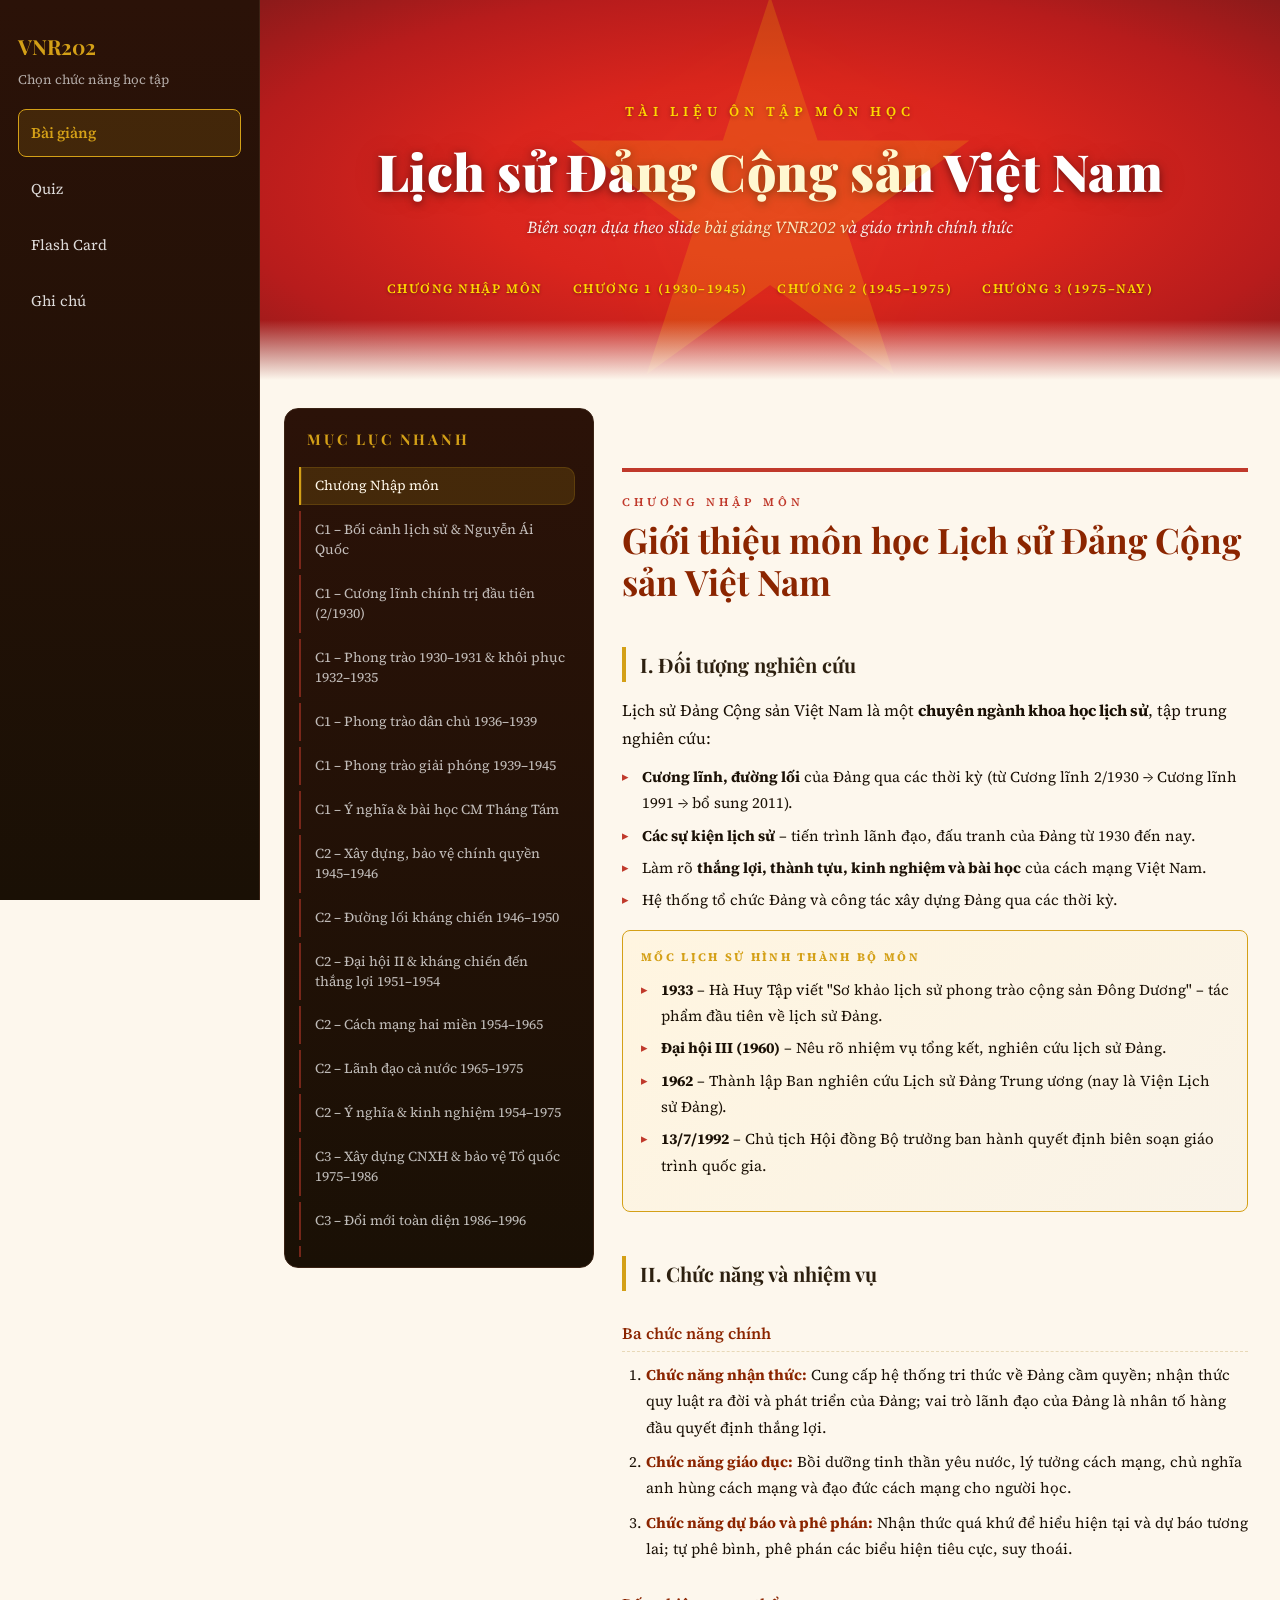
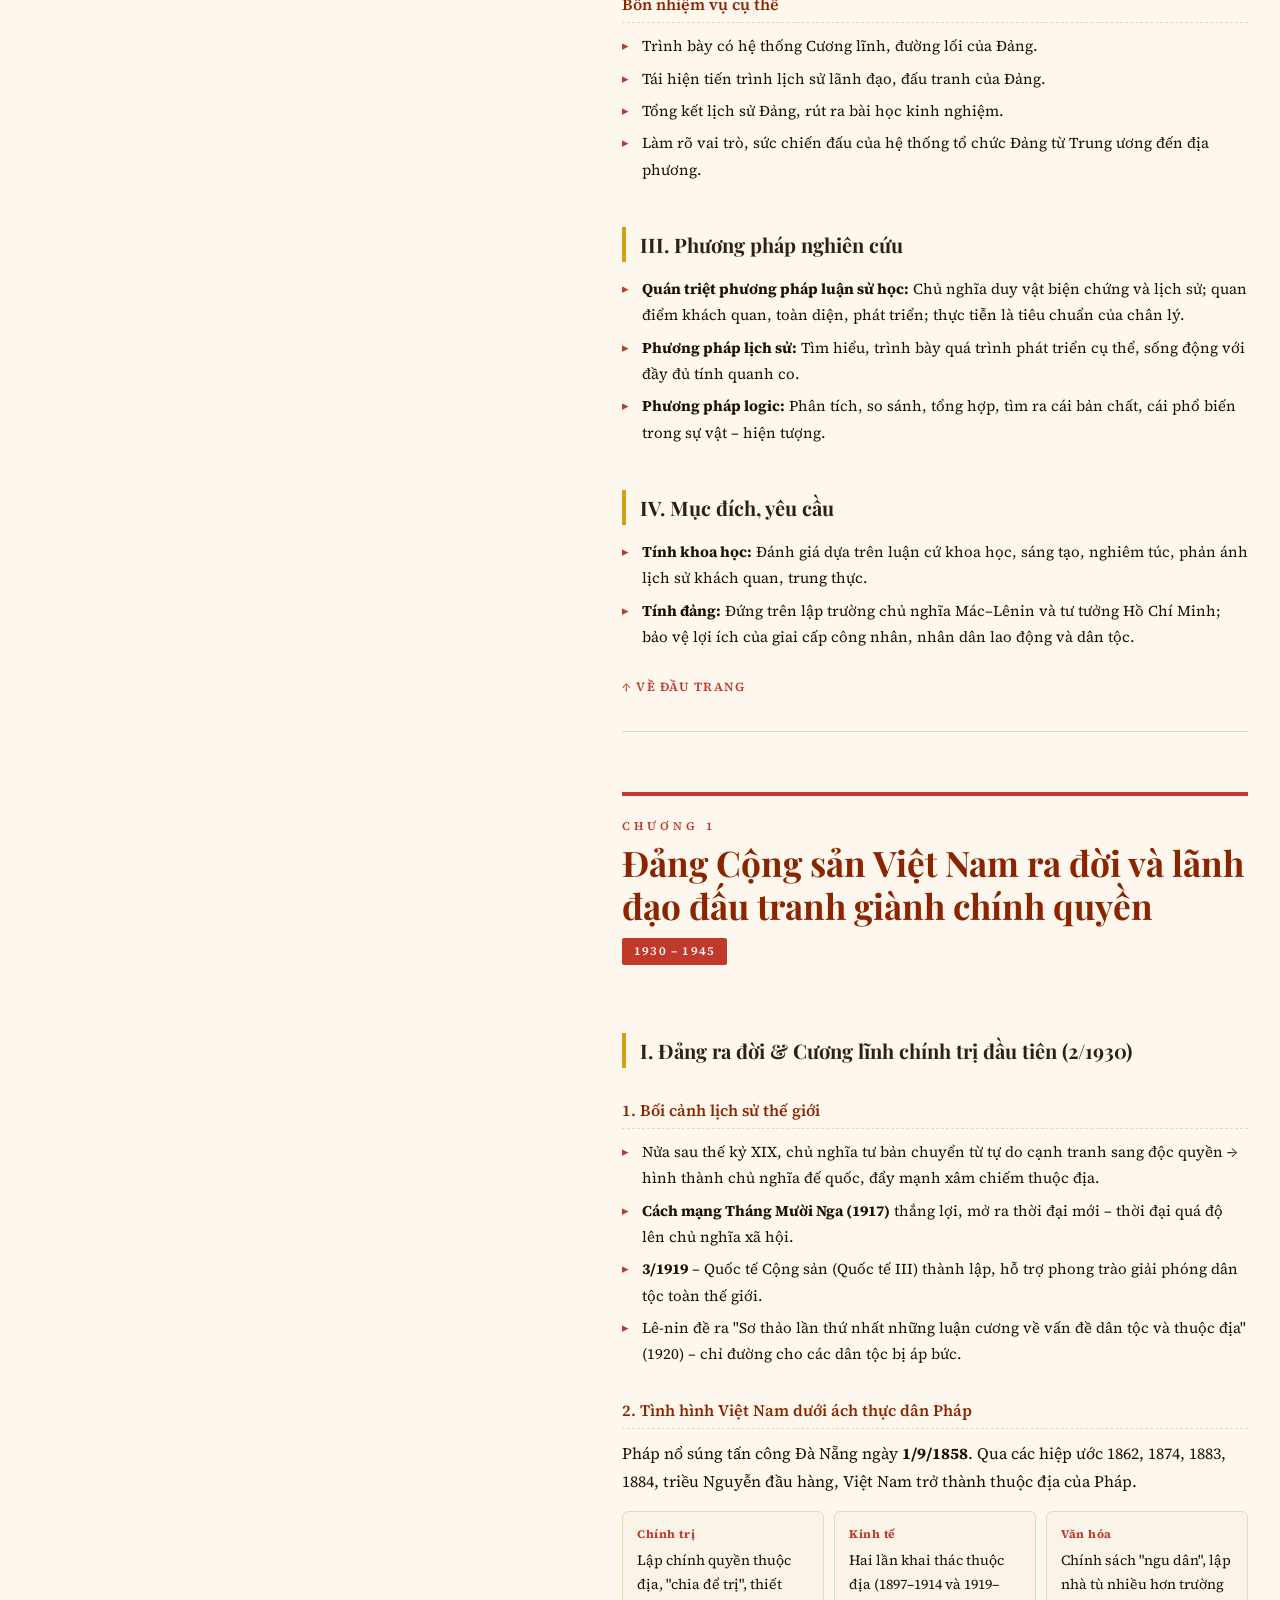
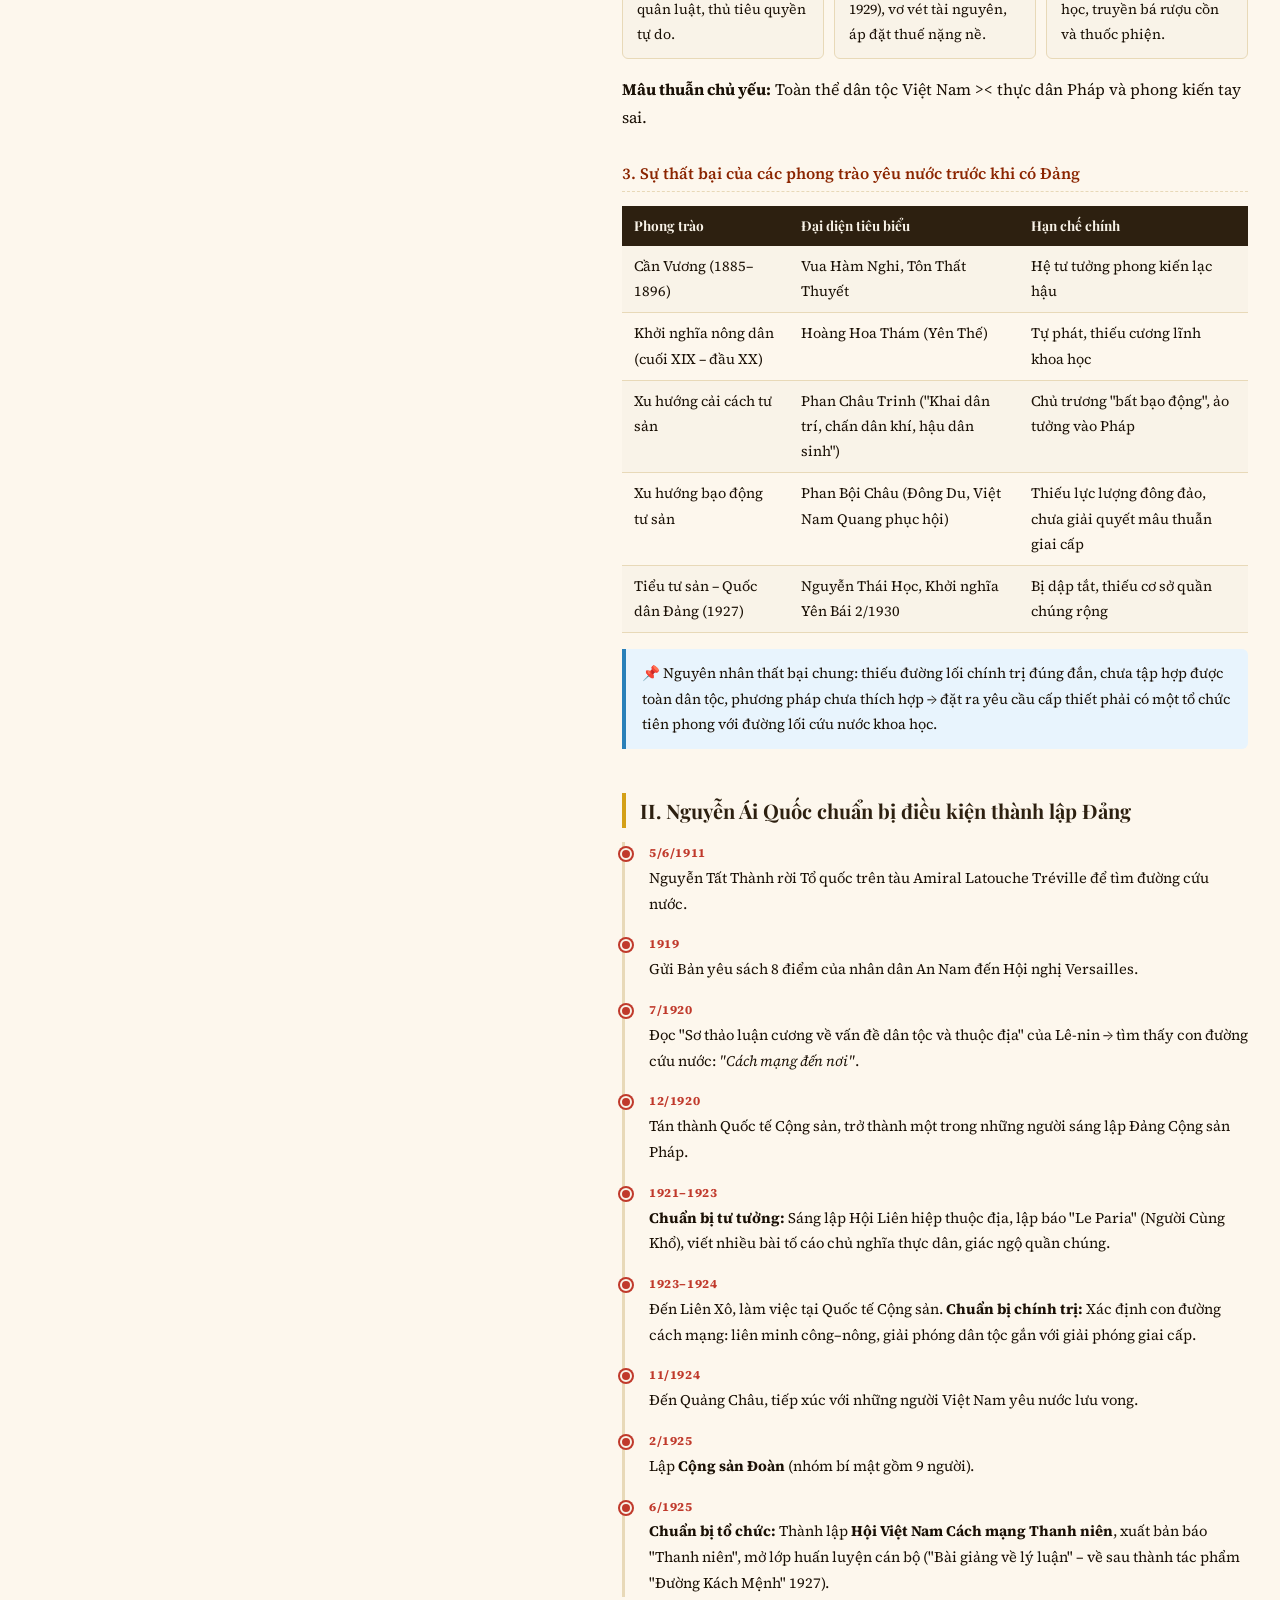
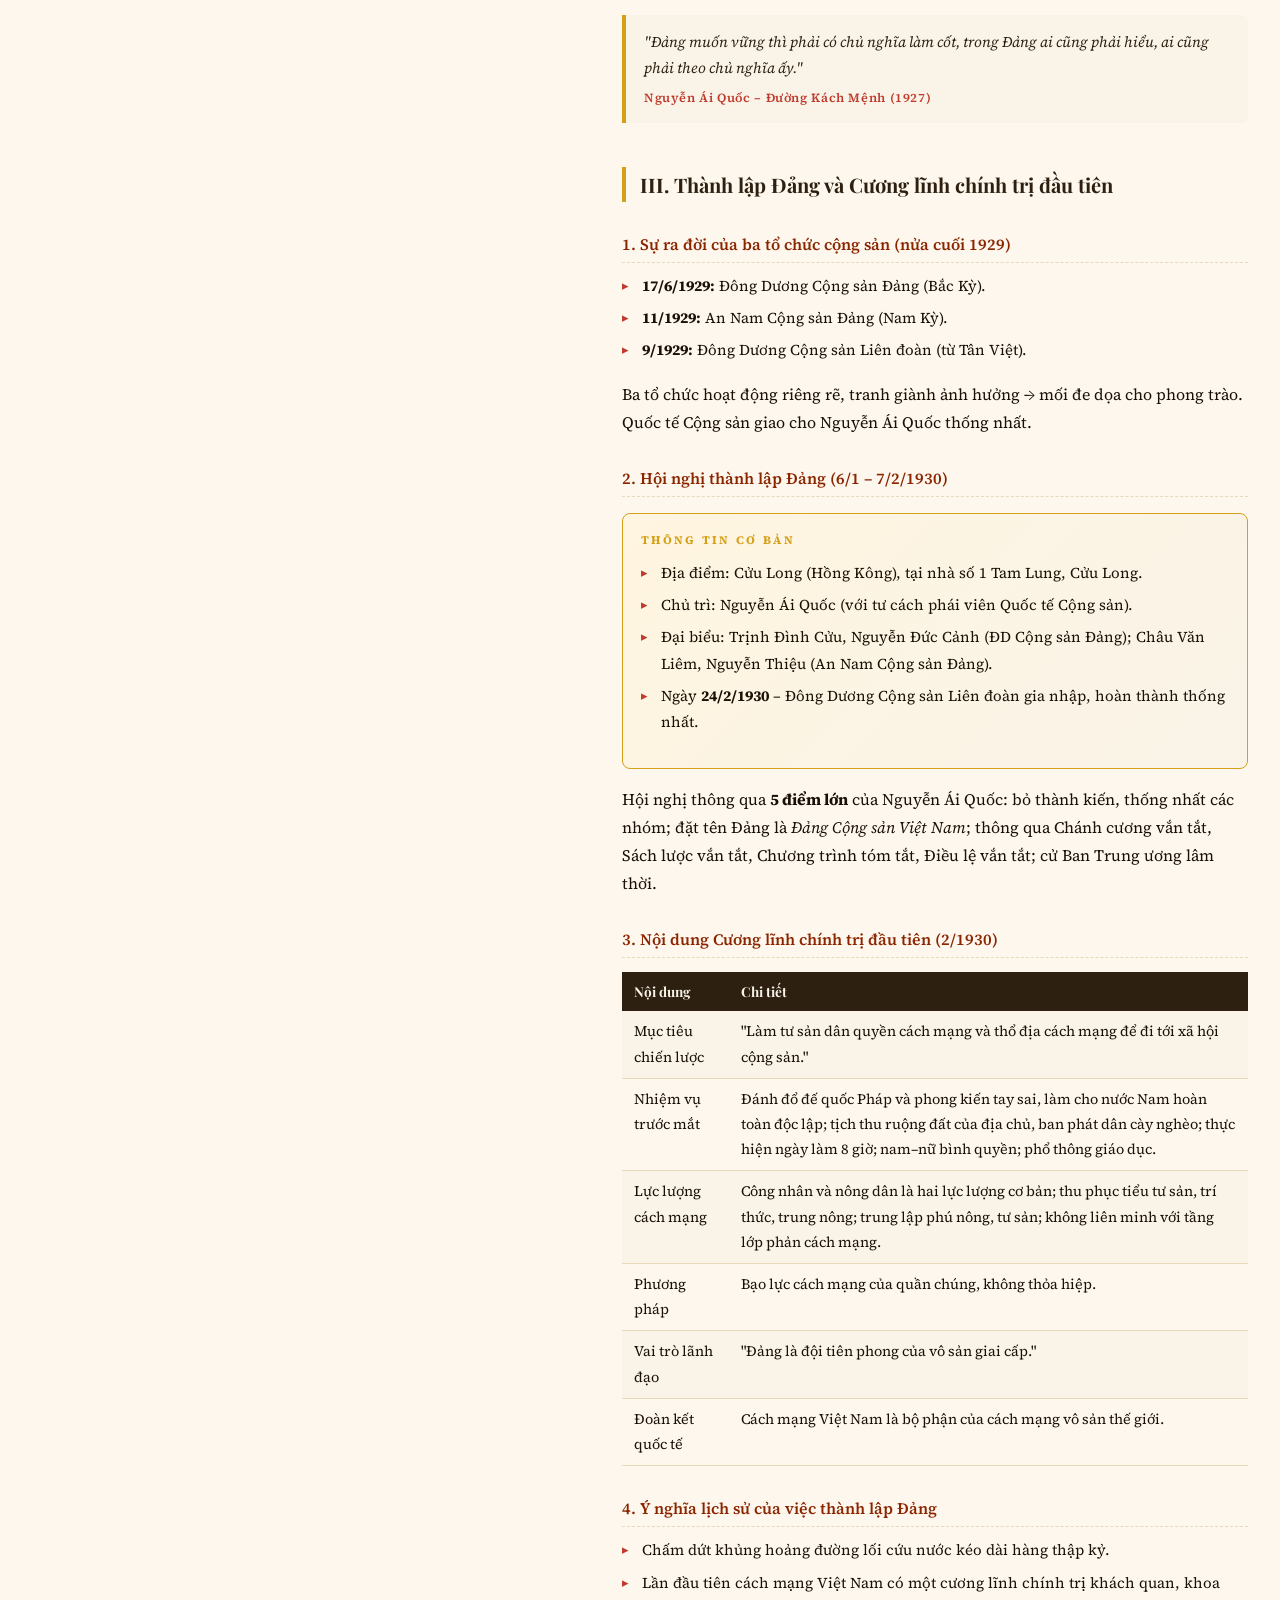
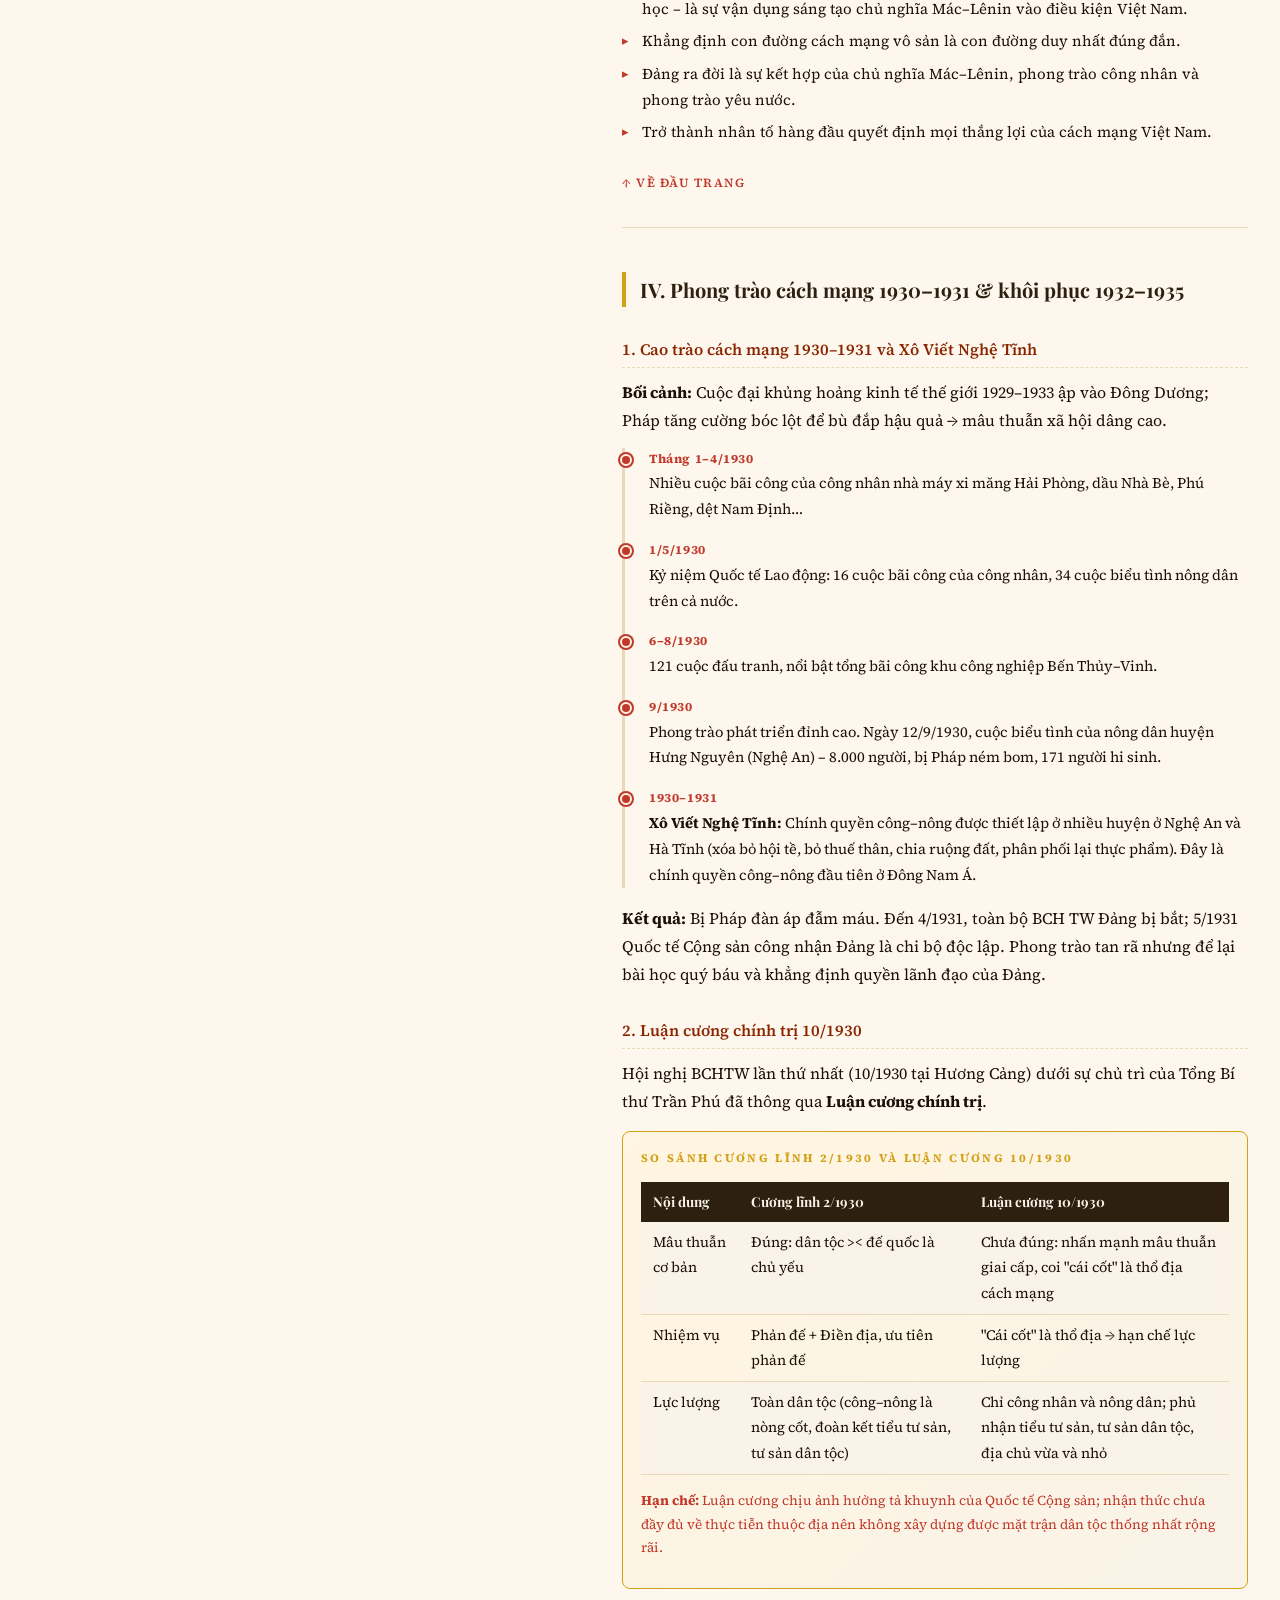
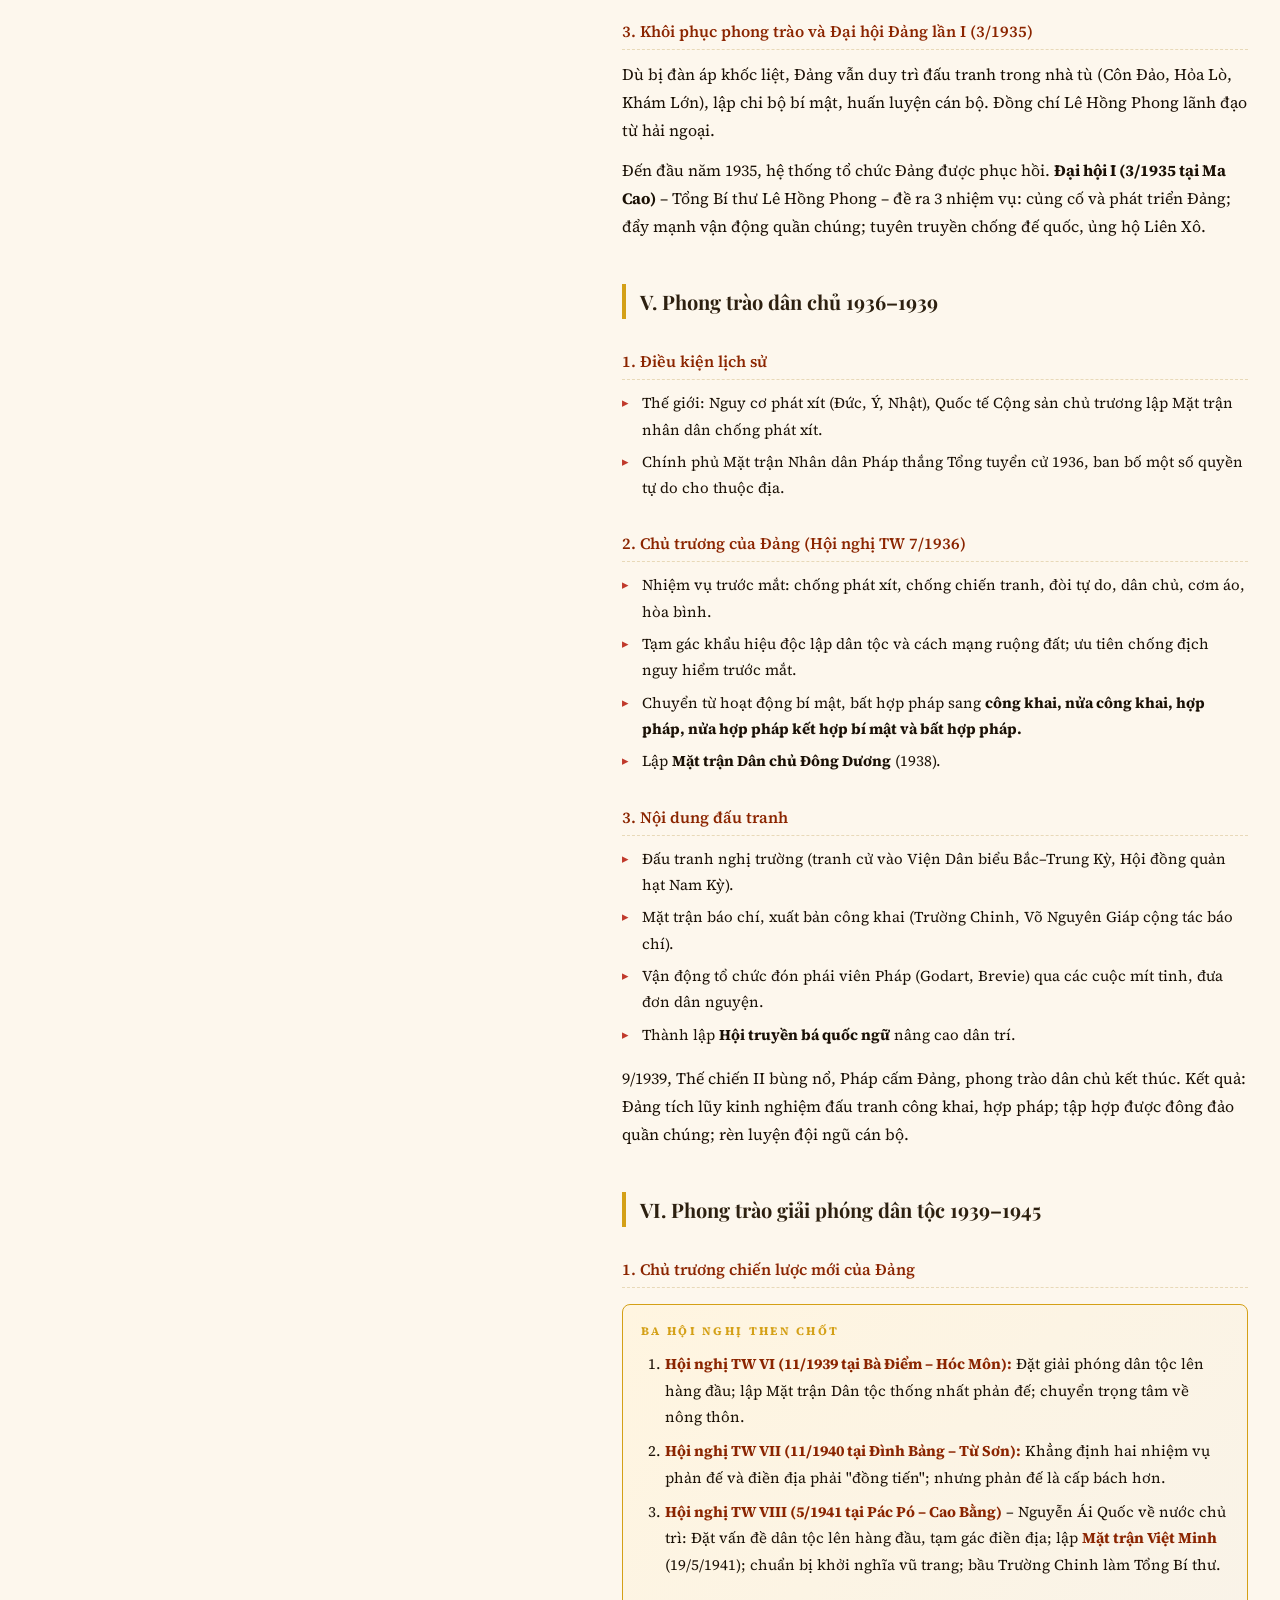
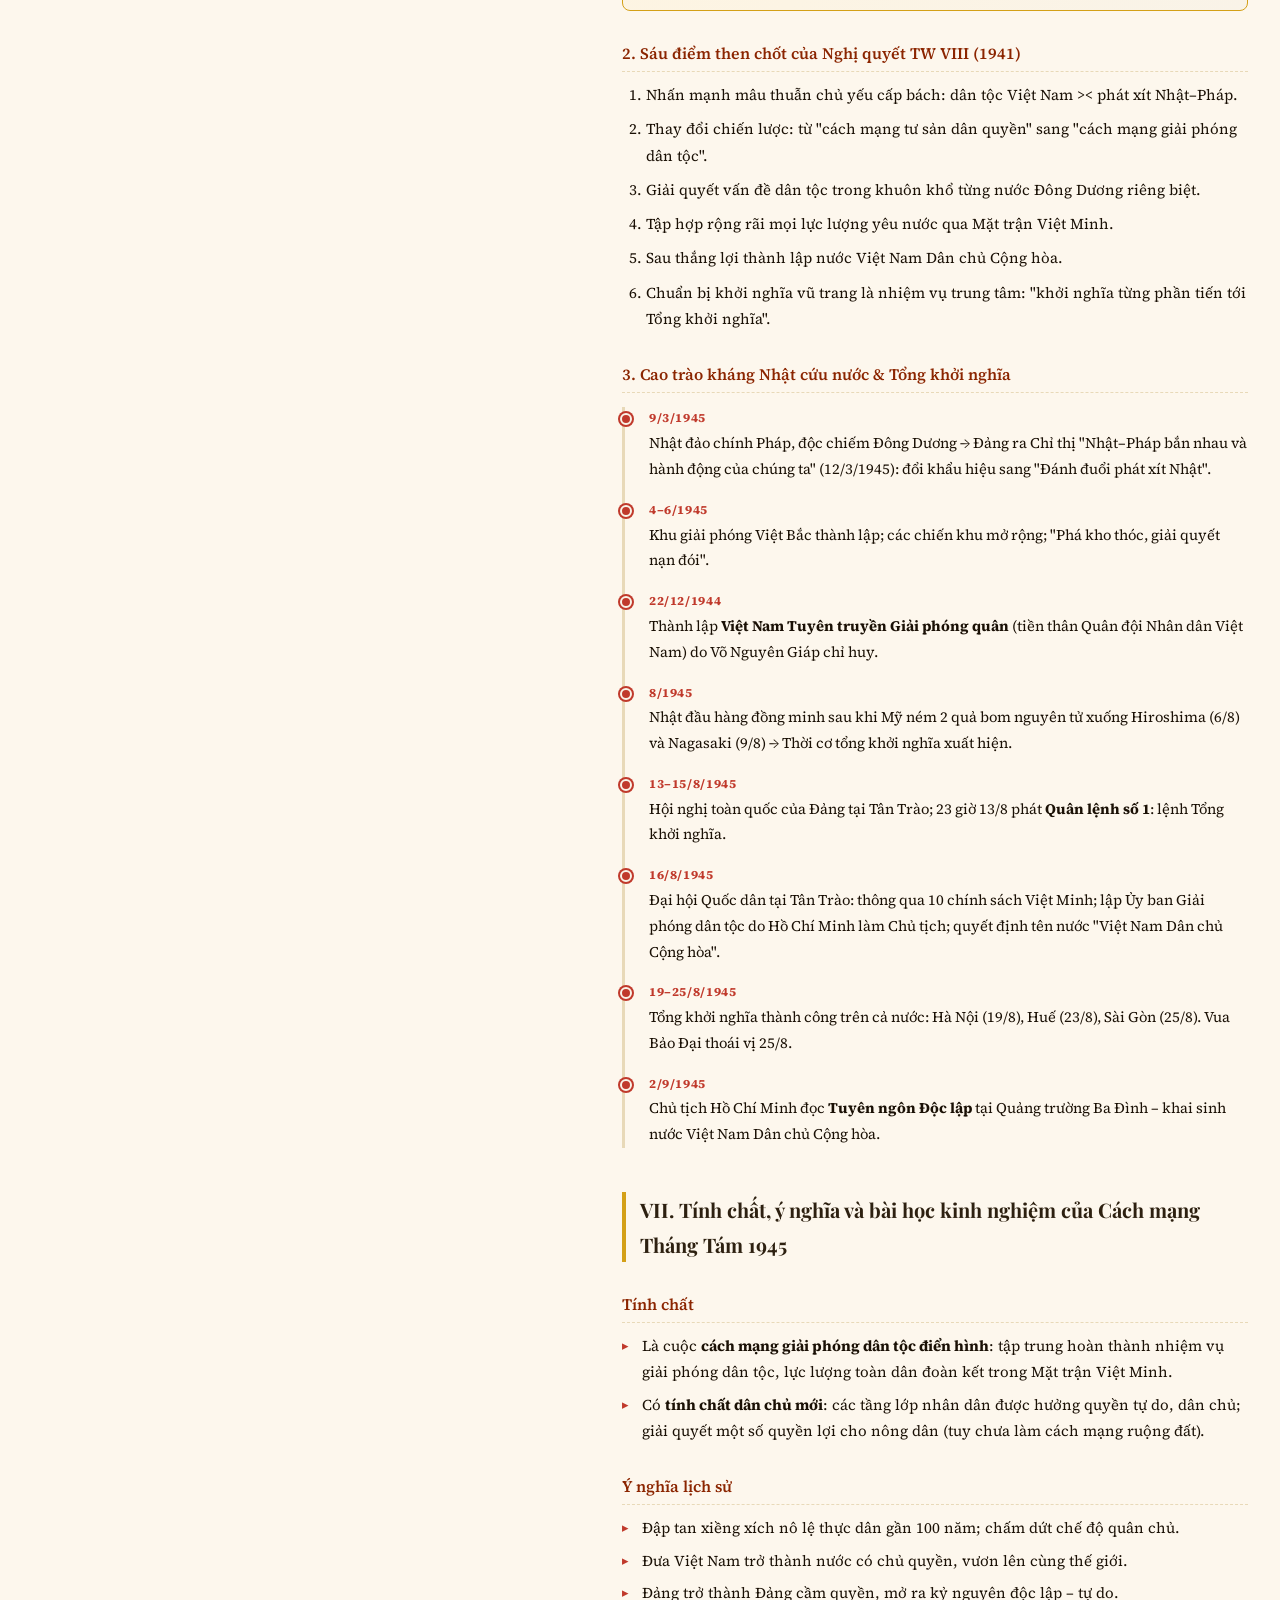
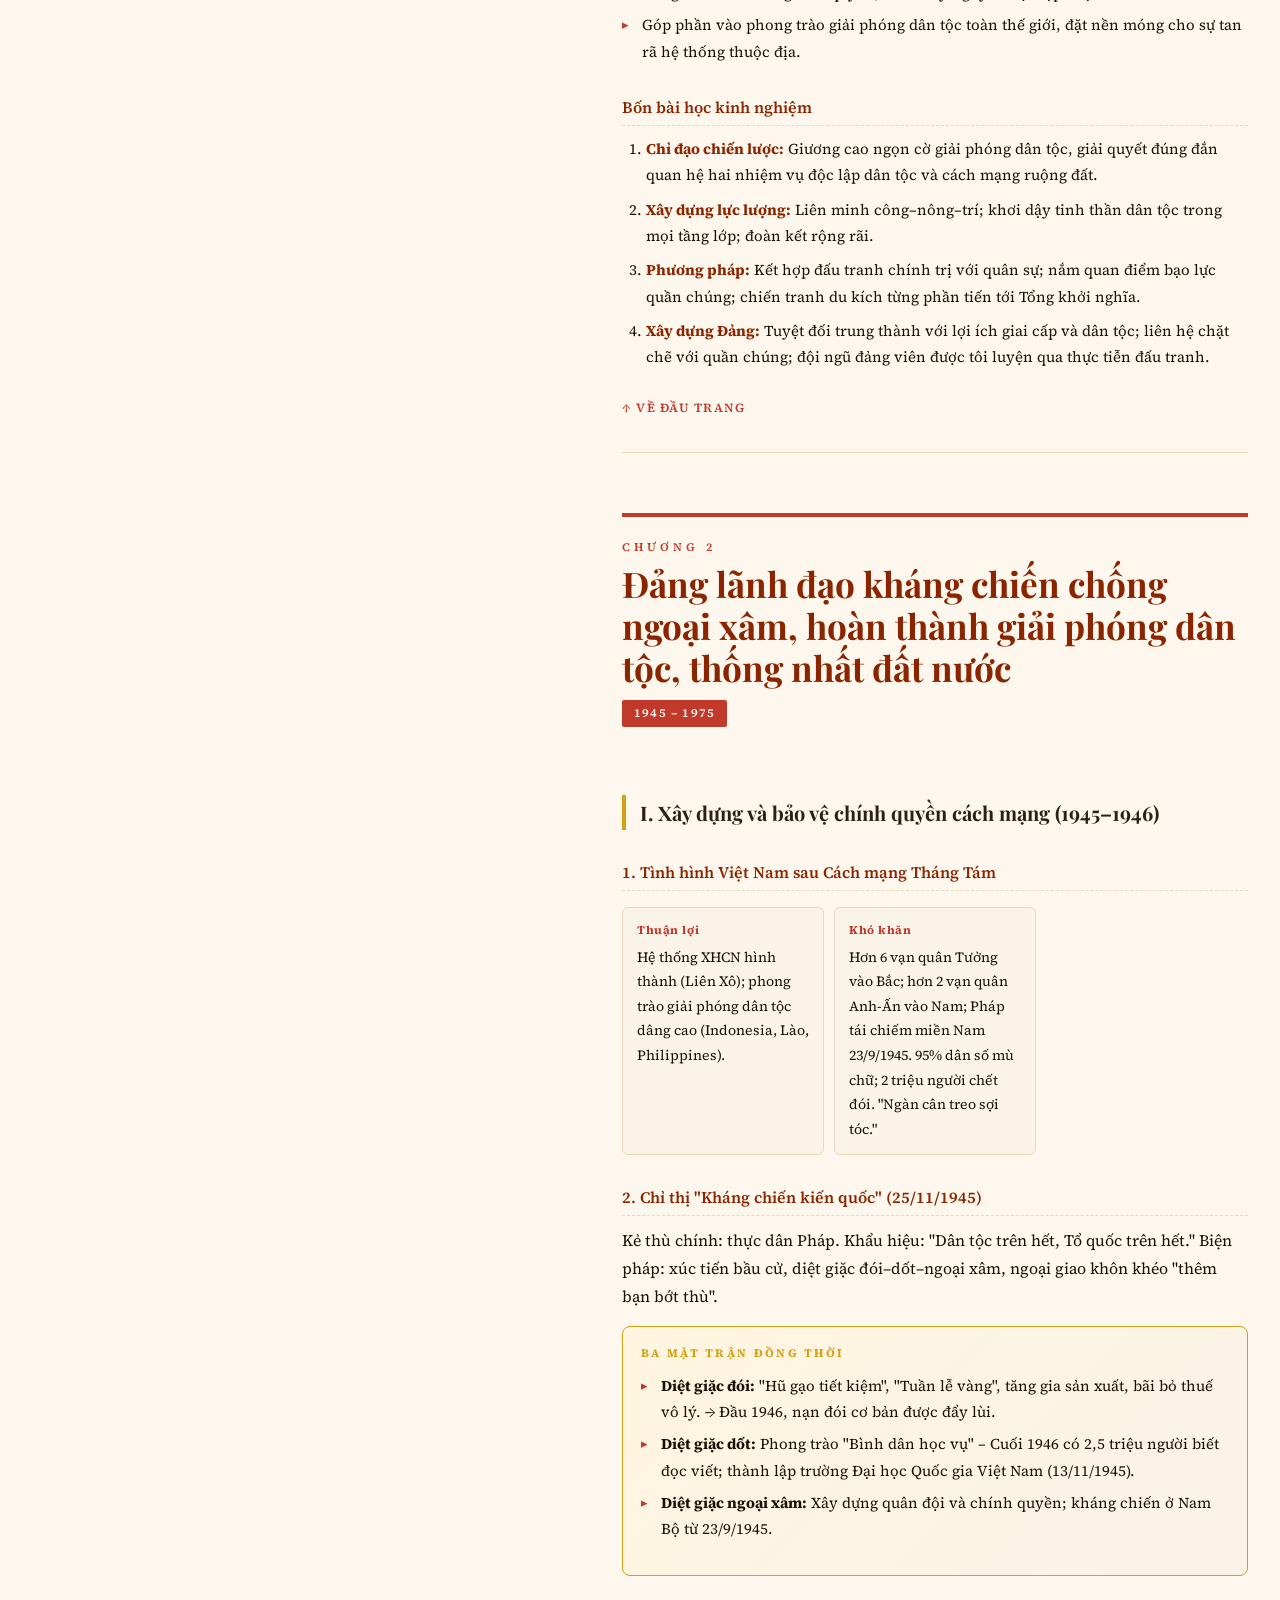
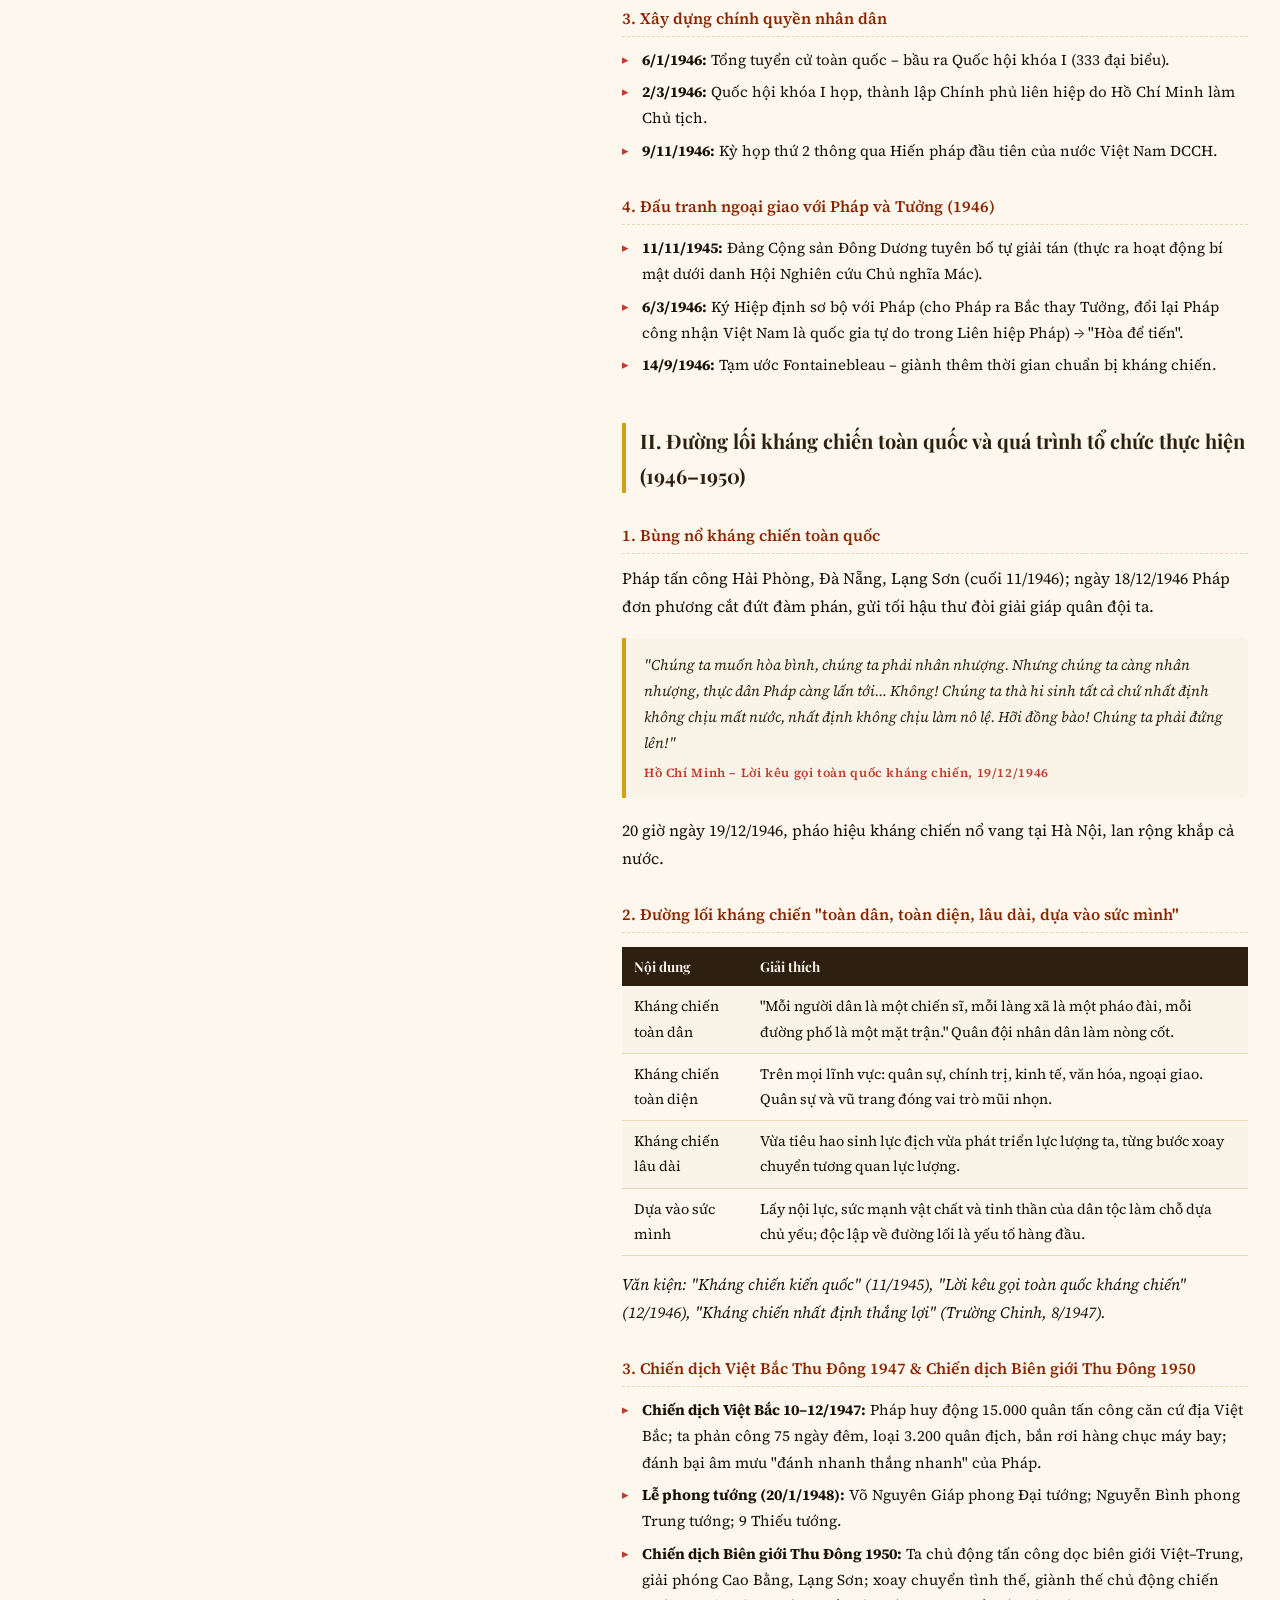
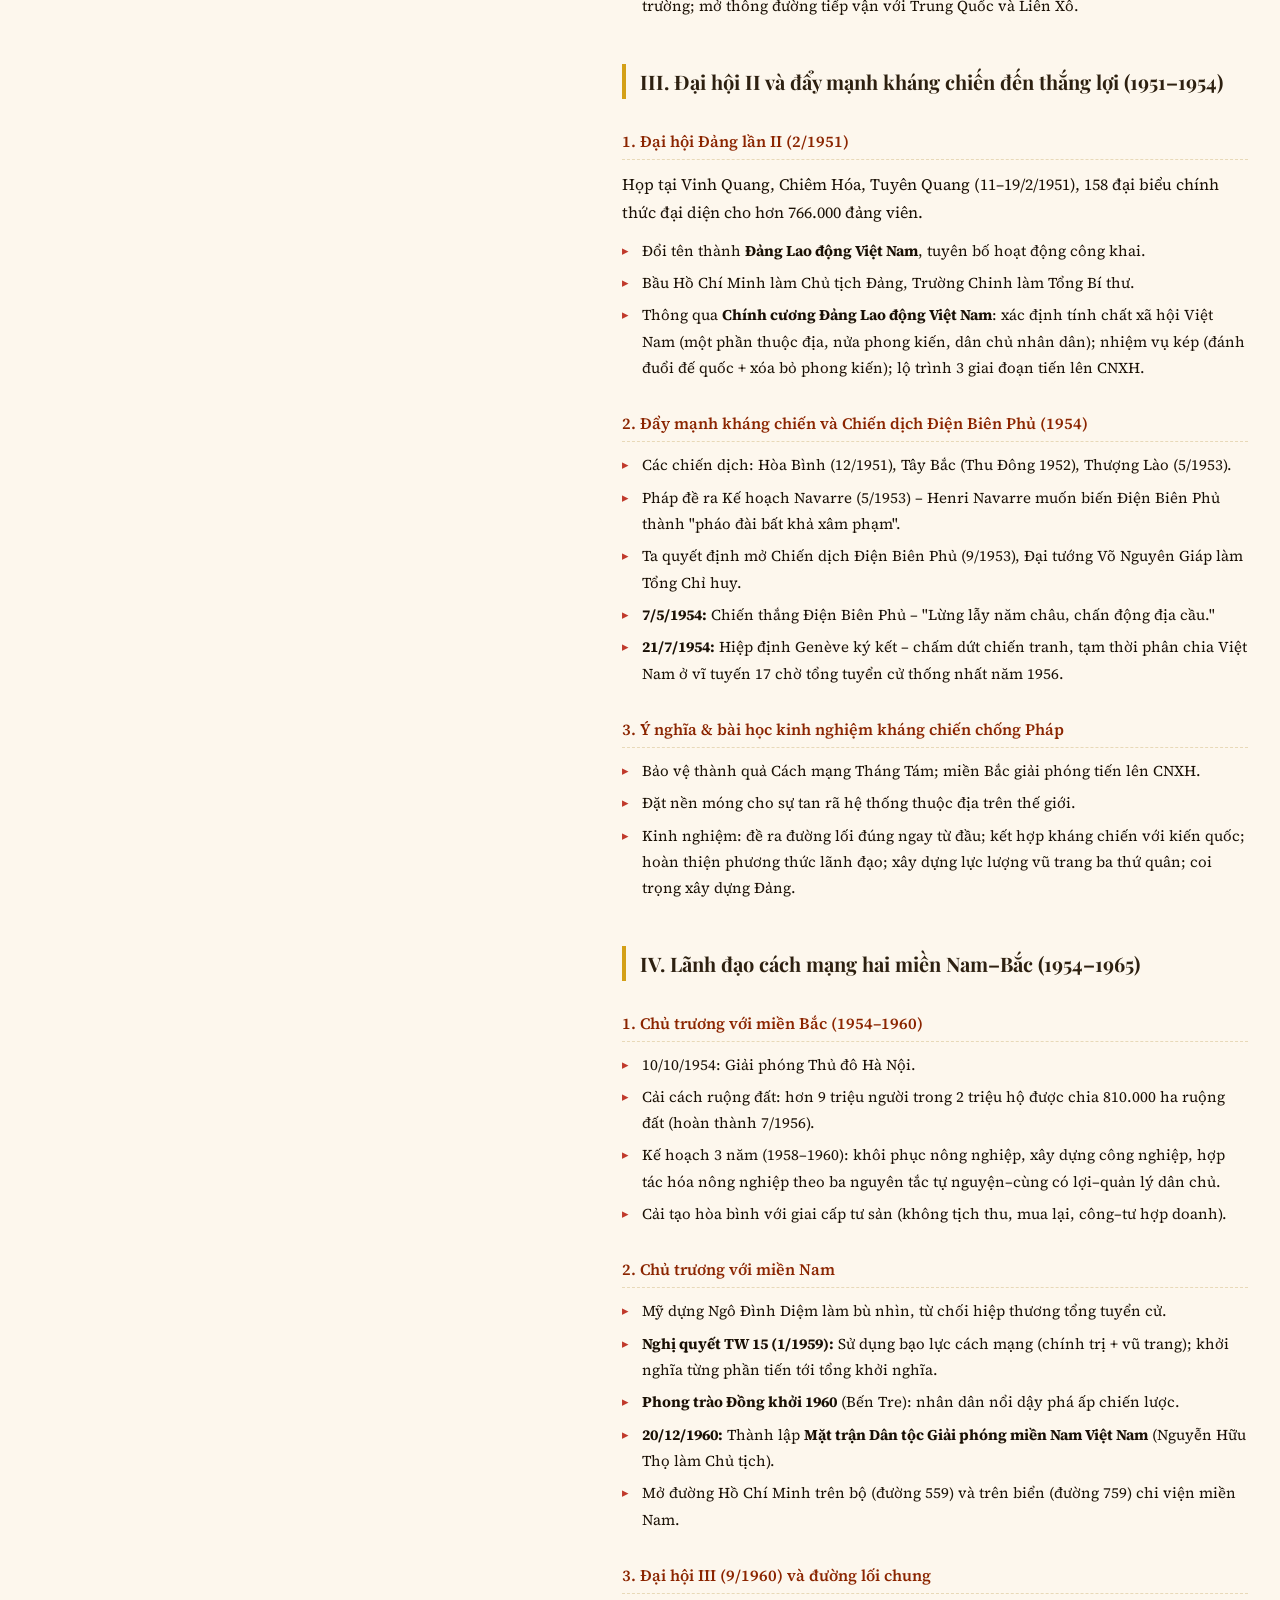
==== commit e5e3669d: "feat: enhance mobile navigation and sidebar functionality with improved layout and accessibility" ====
--- a/index.html
+++ b/index.html
@@ -7,10 +7,38 @@
     <link rel="stylesheet" href="assets/css/styles.css" />
   </head>
   <body>
+    <div class="mobile-topbar">
+      <button
+        class="mobile-menu-toggle"
+        type="button"
+        aria-label="Mo menu chuc nang"
+        aria-controls="app-sidebar"
+        aria-expanded="false"
+      >
+        <span class="mobile-menu-toggle__line"></span>
+        <span class="mobile-menu-toggle__line"></span>
+        <span class="mobile-menu-toggle__line"></span>
+      </button>
+      <div class="mobile-topbar__brand">
+        <span class="mobile-topbar__eyebrow">VNR202</span>
+        <strong>Lịch sử Đảng</strong>
+      </div>
+      <button class="mobile-toc-shortcut" type="button">Mục lục</button>
+    </div>
+
+    <div class="mobile-sidebar-backdrop" hidden></div>
+
     <div class="app-shell">
-      <aside class="sidebar">
-        <h2>OnTap VNR202</h2>
-        <p>Chọn chức năng học tập</p>
+      <aside class="sidebar" id="app-sidebar">
+        <div class="sidebar-header">
+          <div class="sidebar-brand">
+            <h2>VNR202</h2>
+            <p>Chọn chức năng học tập</p>
+          </div>
+          <button class="sidebar-close" type="button" aria-label="Dong menu">
+            &times;
+          </button>
+        </div>
         <nav class="feature-menu">
           <button
             class="feature-link active"
@@ -37,6 +65,13 @@
             Ghi chú
           </button>
         </nav>
+        <section class="sidebar-study-nav" aria-label="Muc luc nhanh tren mobile">
+          <div class="sidebar-study-nav__head">
+            <p class="sidebar-study-nav__eyebrow">Bài giảng</p>
+            <h3>Mục lục nhanh</h3>
+          </div>
+          <div class="sidebar-study-nav__groups" id="mobile-study-nav"></div>
+        </section>
       </aside>
 
       <main class="workspace">
@@ -60,8 +95,10 @@
           <div class="study-layout">
             <aside class="toc-wrap">
               <div class="toc-sticky">
-                <h2>Mục lục nhanh</h2>
-                <nav class="toc">
+                <div class="toc-head">
+                  <h2>Mục lục nhanh</h2>
+                </div>
+                <nav class="toc" id="study-toc">
                   <a href="#nhap-mon">Chương Nhập môn</a>
                   <a href="#c1-boi-canh"
                     >C1 – Bối cảnh lịch sử & Nguyễn Ái Quốc</a
--- a/assets/css/styles.css
+++ b/assets/css/styles.css
@@ -19,17 +19,37 @@
   padding: 0;
 }
 
+html {
+  scroll-behavior: smooth;
+  -webkit-text-size-adjust: 100%;
+}
+
 body {
   font-family: "Source Serif 4", Georgia, serif;
   background: var(--warm);
   color: var(--dark);
   font-size: 16px;
   line-height: 1.75;
+  overflow-x: hidden;
+  -webkit-font-smoothing: antialiased;
+  text-rendering: optimizeLegibility;
+}
+
+button {
+  font: inherit;
 }
 
 .app-shell {
   display: flex;
   min-height: 100vh;
+}
+
+.mobile-topbar,
+.mobile-sidebar-backdrop,
+.sidebar-close,
+.mobile-toc-shortcut,
+.sidebar-study-nav {
+  display: none;
 }
 
 .sidebar {
@@ -41,6 +61,25 @@
   top: 0;
   height: 100vh;
   border-right: 1px solid #3a2315;
+  overflow-y: auto;
+  overscroll-behavior: contain;
+  -webkit-overflow-scrolling: touch;
+}
+
+.sidebar-header {
+  display: flex;
+  align-items: flex-start;
+  justify-content: space-between;
+  gap: 14px;
+  margin-bottom: 18px;
+}
+
+.sidebar-brand {
+  min-width: 0;
+}
+
+.sidebar-header .sidebar-brand p {
+  margin-bottom: 0;
 }
 
 .sidebar h2 {
@@ -88,6 +127,114 @@
   border-color: var(--gold);
   color: var(--gold);
   font-weight: 600;
+}
+
+.sidebar-study-nav {
+  margin-top: 18px;
+  padding-top: 18px;
+  border-top: 1px solid rgba(255, 255, 255, 0.08);
+}
+
+.sidebar-study-nav__head {
+  margin-bottom: 12px;
+}
+
+.sidebar-study-nav__eyebrow {
+  margin-bottom: 4px;
+  font-size: 0.68rem;
+  letter-spacing: 0.16em;
+  text-transform: uppercase;
+  color: rgba(255, 255, 255, 0.45);
+}
+
+.sidebar-study-nav__head h3 {
+  font-family: "Playfair Display", serif;
+  font-size: 1.02rem;
+  color: #fff4d4;
+}
+
+.sidebar-study-nav__groups {
+  display: grid;
+  gap: 10px;
+}
+
+.sidebar-toc-group {
+  border: 1px solid rgba(255, 255, 255, 0.08);
+  border-radius: 12px;
+  background: rgba(255, 255, 255, 0.03);
+  overflow: hidden;
+}
+
+.sidebar-toc-group__toggle {
+  width: 100%;
+  display: flex;
+  align-items: center;
+  justify-content: space-between;
+  gap: 12px;
+  padding: 11px 12px;
+  border: 0;
+  background: transparent;
+  color: #fff2cf;
+  text-align: left;
+  cursor: pointer;
+}
+
+.sidebar-toc-group__toggle::after {
+  content: "";
+  width: 8px;
+  height: 8px;
+  border-right: 2px solid currentColor;
+  border-bottom: 2px solid currentColor;
+  transform: rotate(45deg);
+  transition: transform 0.2s ease;
+}
+
+.sidebar-toc-group.is-open .sidebar-toc-group__toggle::after {
+  transform: rotate(-135deg) translateY(-1px);
+}
+
+.sidebar-toc-group__title {
+  font-size: 0.88rem;
+  font-weight: 600;
+}
+
+.sidebar-toc-group__count {
+  flex-shrink: 0;
+  font-size: 0.72rem;
+  letter-spacing: 0.06em;
+  color: rgba(255, 255, 255, 0.48);
+}
+
+.sidebar-toc-group__links {
+  display: none;
+  border-top: 1px solid rgba(255, 255, 255, 0.06);
+  padding: 6px;
+}
+
+.sidebar-toc-group.is-open .sidebar-toc-group__links {
+  display: grid;
+  gap: 4px;
+}
+
+.sidebar-toc-link {
+  display: block;
+  padding: 8px 10px 8px 12px;
+  border-left: 2px solid rgba(192, 57, 43, 0.55);
+  border-radius: 0 10px 10px 0;
+  color: rgba(255, 255, 255, 0.76);
+  text-decoration: none;
+  font-size: 0.82rem;
+  line-height: 1.45;
+  transition:
+    color 0.2s,
+    background 0.2s,
+    border-color 0.2s;
+}
+
+.sidebar-toc-link.active {
+  color: #fff8ea;
+  background: rgba(212, 160, 23, 0.16);
+  border-left-color: var(--gold);
 }
 
 .workspace {
@@ -723,10 +870,19 @@
   overflow: hidden;
 }
 
+.toc-head {
+  display: flex;
+  align-items: center;
+  justify-content: flex-start;
+  gap: 12px;
+  margin-bottom: 14px;
+  padding-left: 8px;
+}
+
 .study-layout .toc-wrap h2 {
   font-size: 0.92rem;
-  margin-bottom: 14px;
-  padding-left: 8px;
+  margin: 0;
+  padding-left: 0;
 }
 
 .study-layout .toc {
@@ -740,6 +896,8 @@
   max-height: calc(100vh - 110px);
   scrollbar-width: thin;
   scrollbar-color: rgba(212, 160, 23, 0.6) transparent;
+  overscroll-behavior: contain;
+  -webkit-overflow-scrolling: touch;
 }
 
 .study-layout .toc a {
@@ -822,18 +980,168 @@
 }
 
 @media (max-width: 900px) {
+  body.sidebar-open {
+    overflow: hidden;
+  }
+
+  .mobile-topbar {
+    display: flex;
+    align-items: center;
+    gap: 14px;
+    position: sticky;
+    top: 0;
+    z-index: 60;
+    min-height: 64px;
+    padding: 10px 16px;
+    background: rgba(26, 16, 5, 0.96);
+    color: var(--cream);
+    border-bottom: 1px solid #3a2315;
+    backdrop-filter: blur(14px);
+  }
+
+  .mobile-topbar__brand {
+    display: grid;
+    min-width: 0;
+    line-height: 1.1;
+    gap: 4px;
+  }
+
+  .mobile-topbar__eyebrow {
+    font-size: 0.68rem;
+    letter-spacing: 0.18em;
+    text-transform: uppercase;
+    color: rgba(255, 255, 255, 0.64);
+  }
+
+  .mobile-topbar__brand strong {
+    font-family: "Playfair Display", serif;
+    font-size: 1rem;
+    color: #fff4d4;
+  }
+
+  .mobile-toc-shortcut {
+    display: inline-flex;
+    align-items: center;
+    justify-content: center;
+    margin-left: auto;
+    padding: 10px 12px;
+    border: 1px solid rgba(212, 160, 23, 0.35);
+    border-radius: 999px;
+    background: rgba(255, 255, 255, 0.05);
+    color: #fff4d4;
+    font-size: 0.82rem;
+    white-space: nowrap;
+    cursor: pointer;
+  }
+
+  .mobile-toc-shortcut[hidden] {
+    display: none;
+  }
+
+  .mobile-menu-toggle {
+    display: inline-flex;
+    flex-direction: column;
+    justify-content: center;
+    gap: 4px;
+    width: 42px;
+    height: 42px;
+    padding: 0 10px;
+    border: 1px solid rgba(255, 255, 255, 0.12);
+    border-radius: 12px;
+    background: rgba(255, 255, 255, 0.05);
+    color: #fff;
+    cursor: pointer;
+  }
+
+  .mobile-menu-toggle__line {
+    display: block;
+    width: 100%;
+    height: 2px;
+    border-radius: 999px;
+    background: currentColor;
+  }
+
+  .mobile-sidebar-backdrop {
+    display: block;
+    position: fixed;
+    inset: 0;
+    z-index: 39;
+    background: rgba(11, 6, 3, 0.48);
+    opacity: 0;
+    pointer-events: none;
+    transition: opacity 0.24s ease;
+  }
+
+  body.sidebar-open .mobile-sidebar-backdrop {
+    opacity: 1;
+    pointer-events: auto;
+  }
+
+  .app-shell {
+    flex-direction: column;
+    min-height: 0;
+  }
+
+  .sidebar {
+    position: fixed;
+    top: 0;
+    left: 0;
+    z-index: 40;
+    width: min(82vw, 320px);
+    height: 100dvh;
+    border-right: 1px solid #3a2315;
+    border-bottom: none;
+    padding: 18px 16px 24px;
+    transform: translateX(-100%);
+    transition:
+      transform 0.28s ease,
+      box-shadow 0.28s ease;
+    box-shadow: none;
+  }
+
+  body.sidebar-open .sidebar {
+    transform: translateX(0);
+    box-shadow: 0 24px 54px rgba(0, 0, 0, 0.32);
+  }
+
+  .sidebar-close {
+    display: inline-flex;
+    align-items: center;
+    justify-content: center;
+    width: 38px;
+    height: 38px;
+    border: 1px solid rgba(255, 255, 255, 0.12);
+    border-radius: 10px;
+    background: rgba(255, 255, 255, 0.04);
+    color: #fff;
+    font-size: 1.45rem;
+    line-height: 1;
+    cursor: pointer;
+    flex-shrink: 0;
+  }
+
+  .feature-menu {
+    flex-direction: column;
+    flex-wrap: nowrap;
+  }
+
+  .feature-link {
+    width: 100%;
+    min-width: 0;
+  }
+
+  .sidebar-study-nav {
+    display: block;
+  }
+
   .study-layout {
     grid-template-columns: 1fr;
-    gap: 18px;
-  }
-
-  .toc-sticky {
-    position: static;
-    max-height: none;
-  }
-
-  .study-layout .toc {
-    max-height: 300px;
+    gap: 0;
+    padding: 16px 14px 60px;
+  }
+
+  .study-layout .toc-wrap {
+    display: none;
   }
 
   .study-layout .content {
@@ -841,23 +1149,22 @@
     padding: 0;
   }
 
-  .app-shell {
-    flex-direction: column;
-  }
-  .sidebar {
-    width: 100%;
-    height: auto;
-    position: static;
-    border-right: none;
-    border-bottom: 1px solid #3a2315;
-    padding: 18px 16px;
-  }
-  .feature-menu {
-    flex-direction: row;
-    flex-wrap: wrap;
-  }
-  .feature-link {
-    width: auto;
-    min-width: 130px;
-  }
-}
+  .study-layout .chapter,
+  .study-layout .section {
+    scroll-margin-top: 92px;
+  }
+}
+
+@media (prefers-reduced-motion: reduce) {
+  html {
+    scroll-behavior: auto;
+  }
+
+  *,
+  *::before,
+  *::after {
+    transition-duration: 0.01ms !important;
+    animation-duration: 0.01ms !important;
+    animation-iteration-count: 1 !important;
+  }
+}
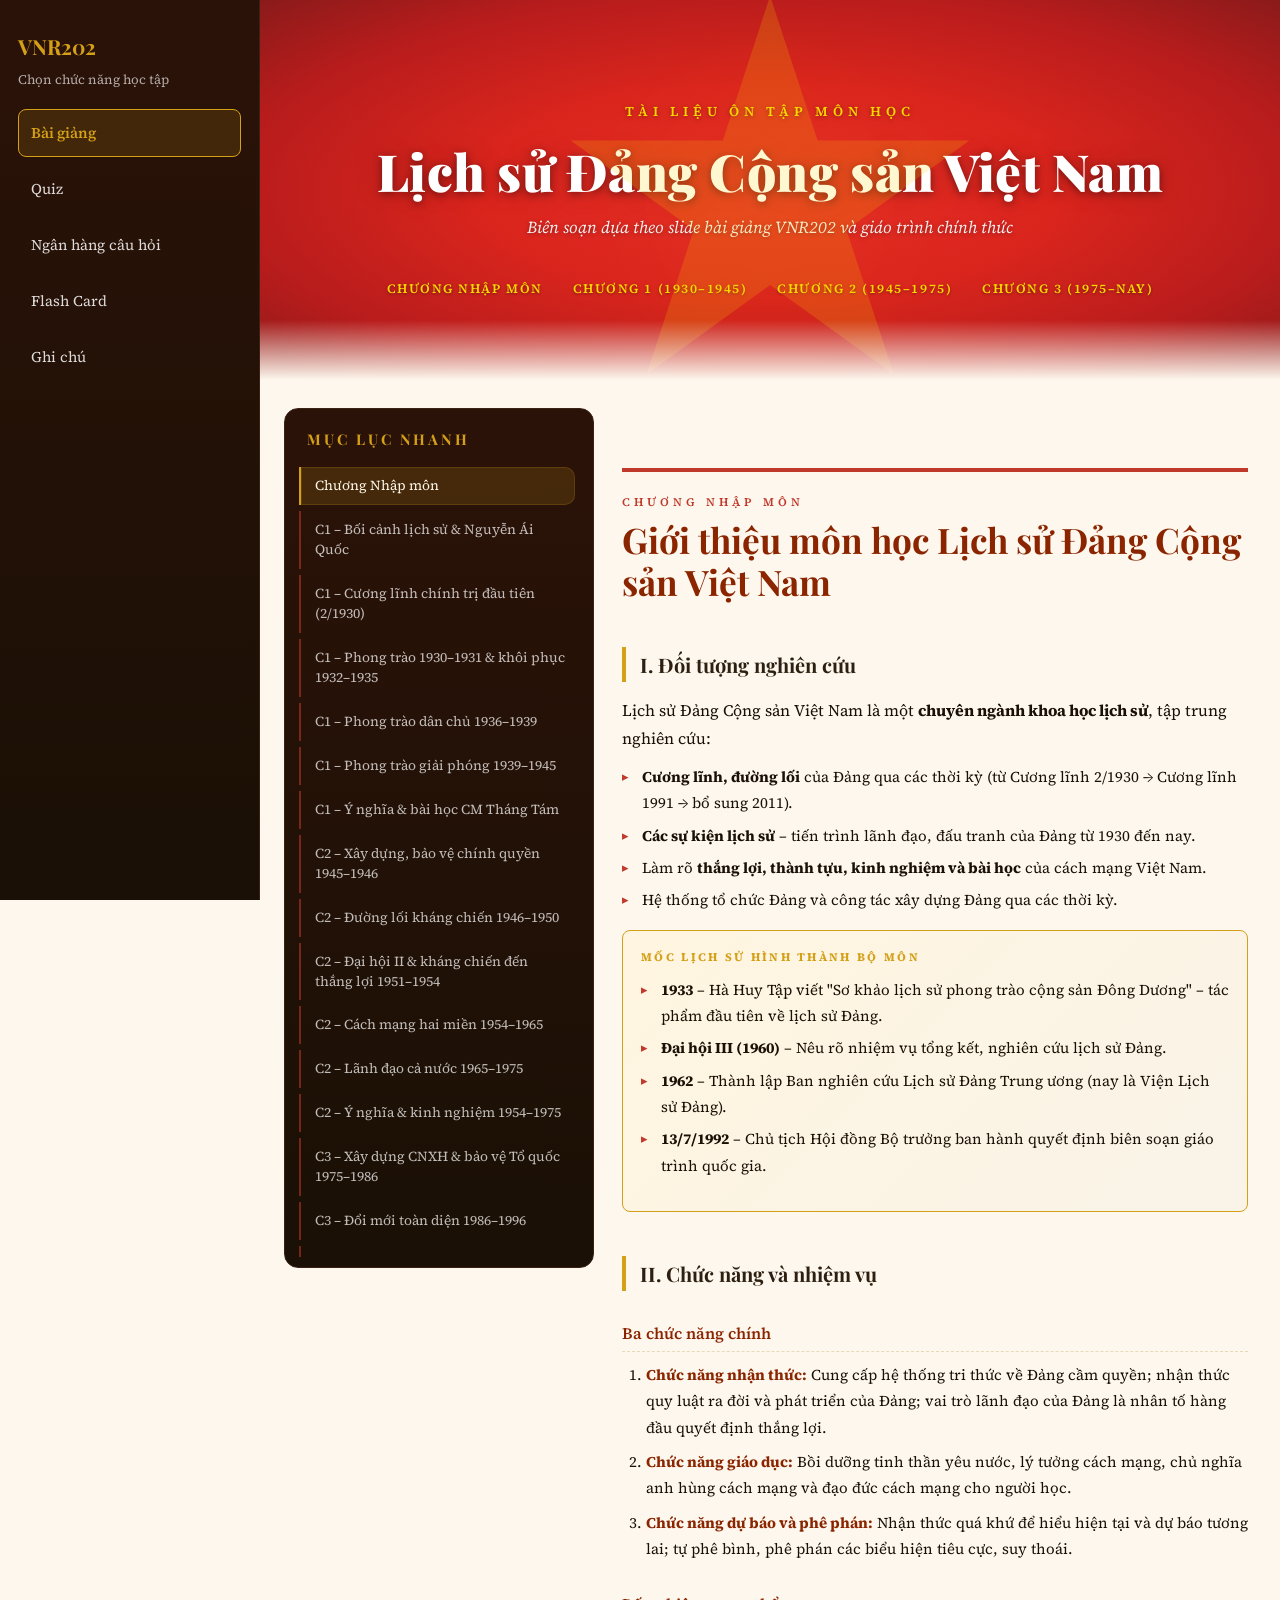
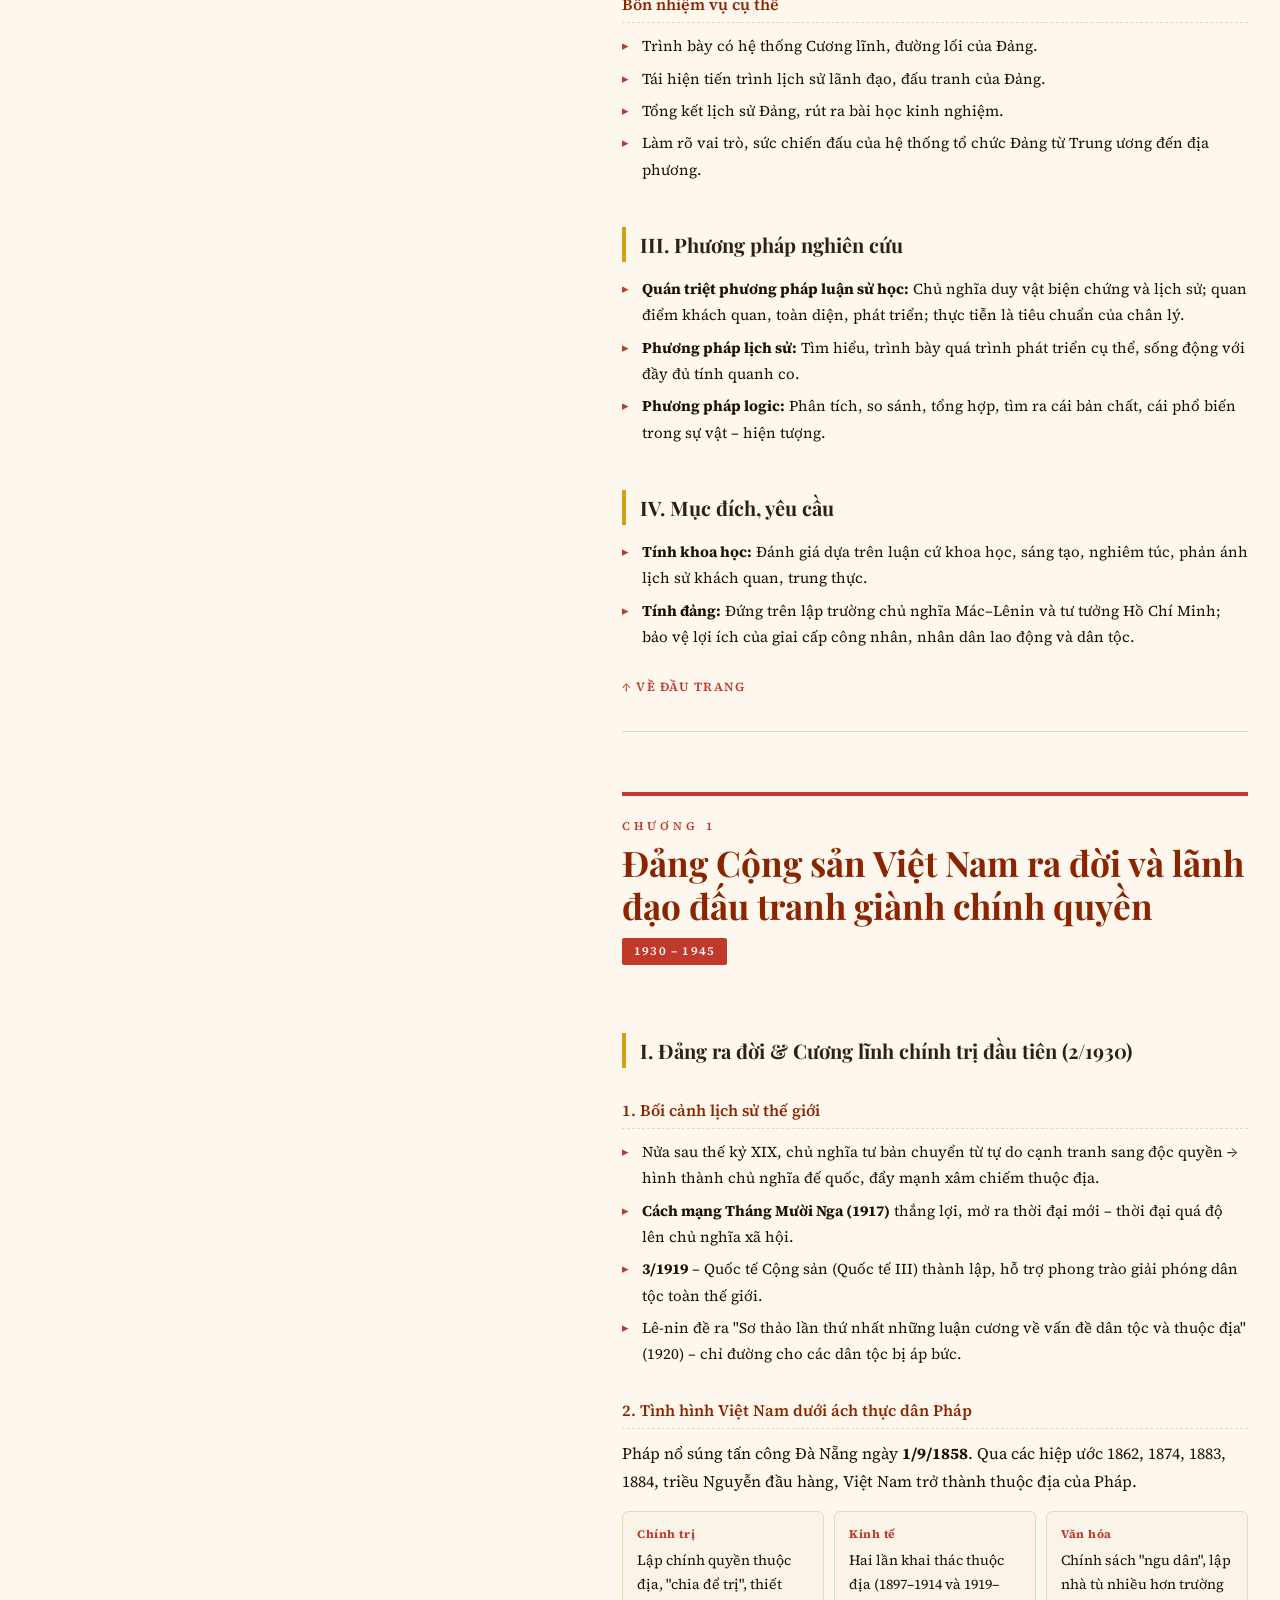
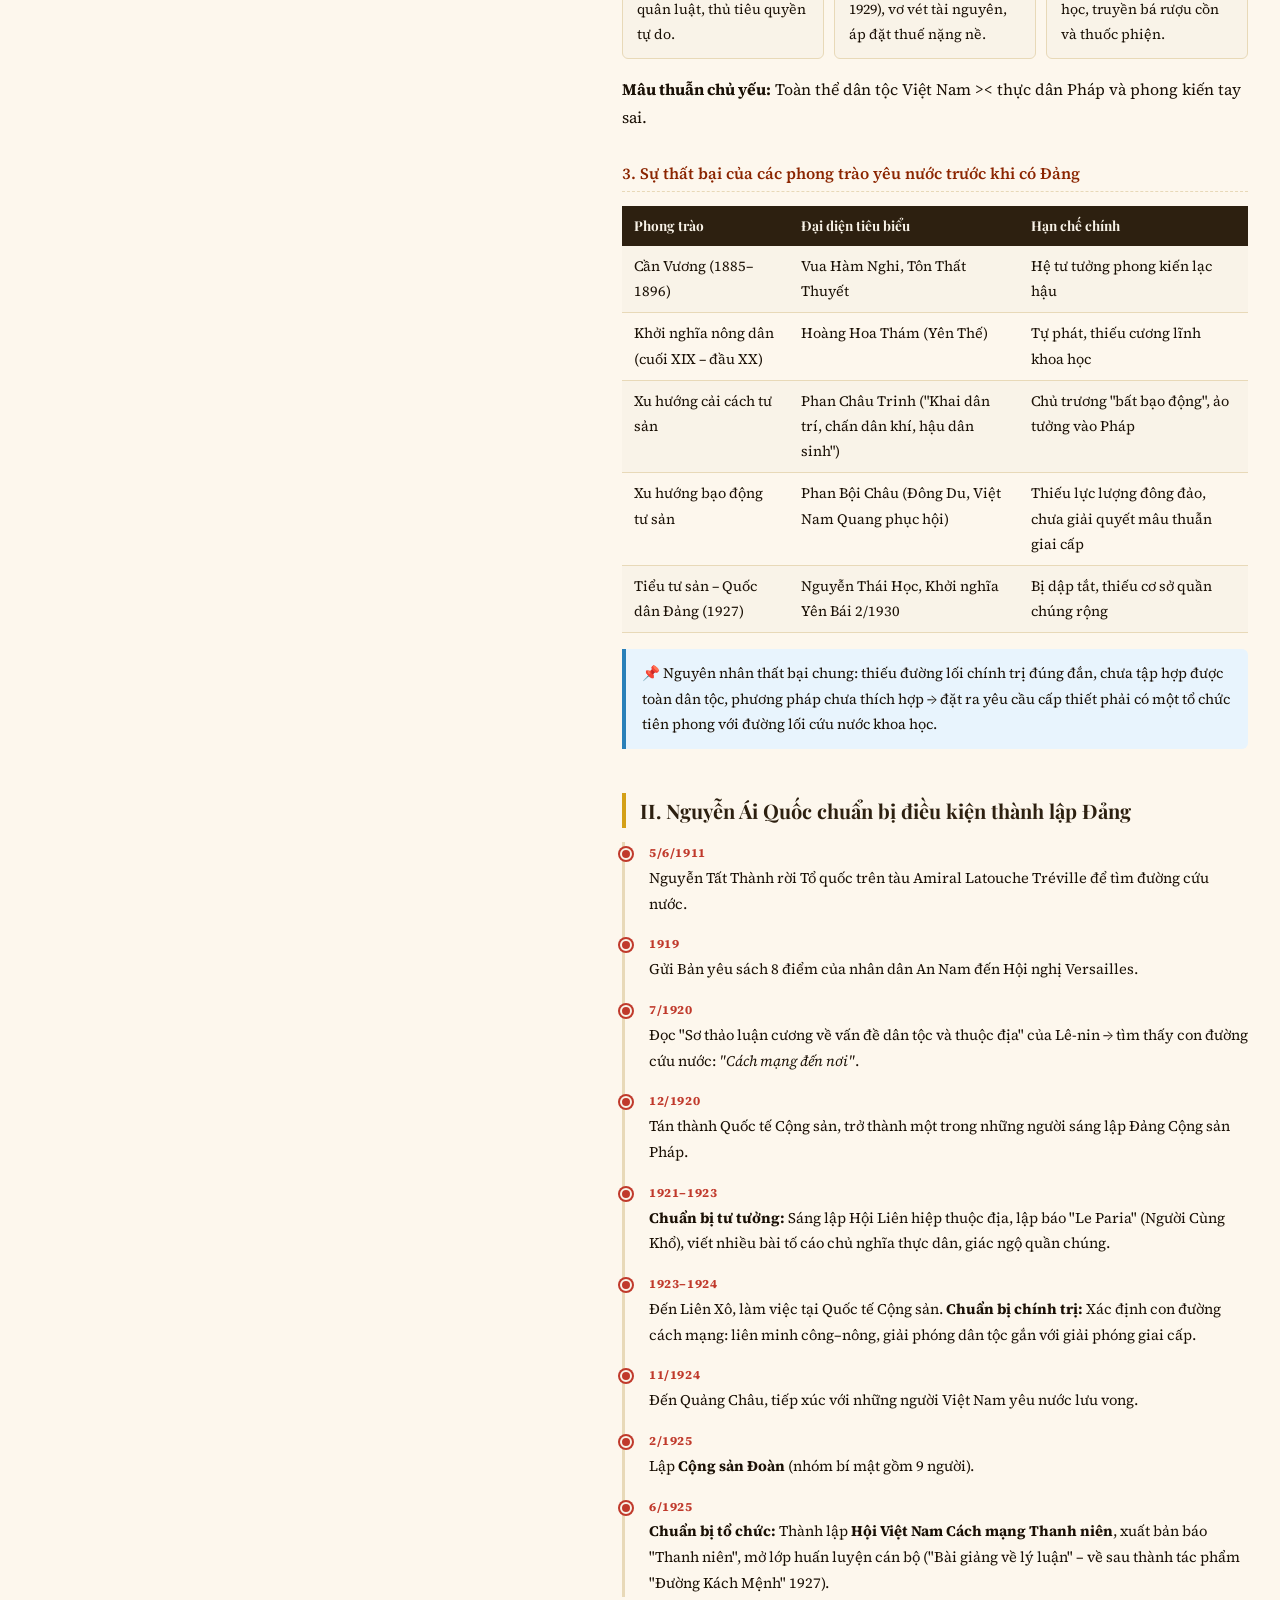
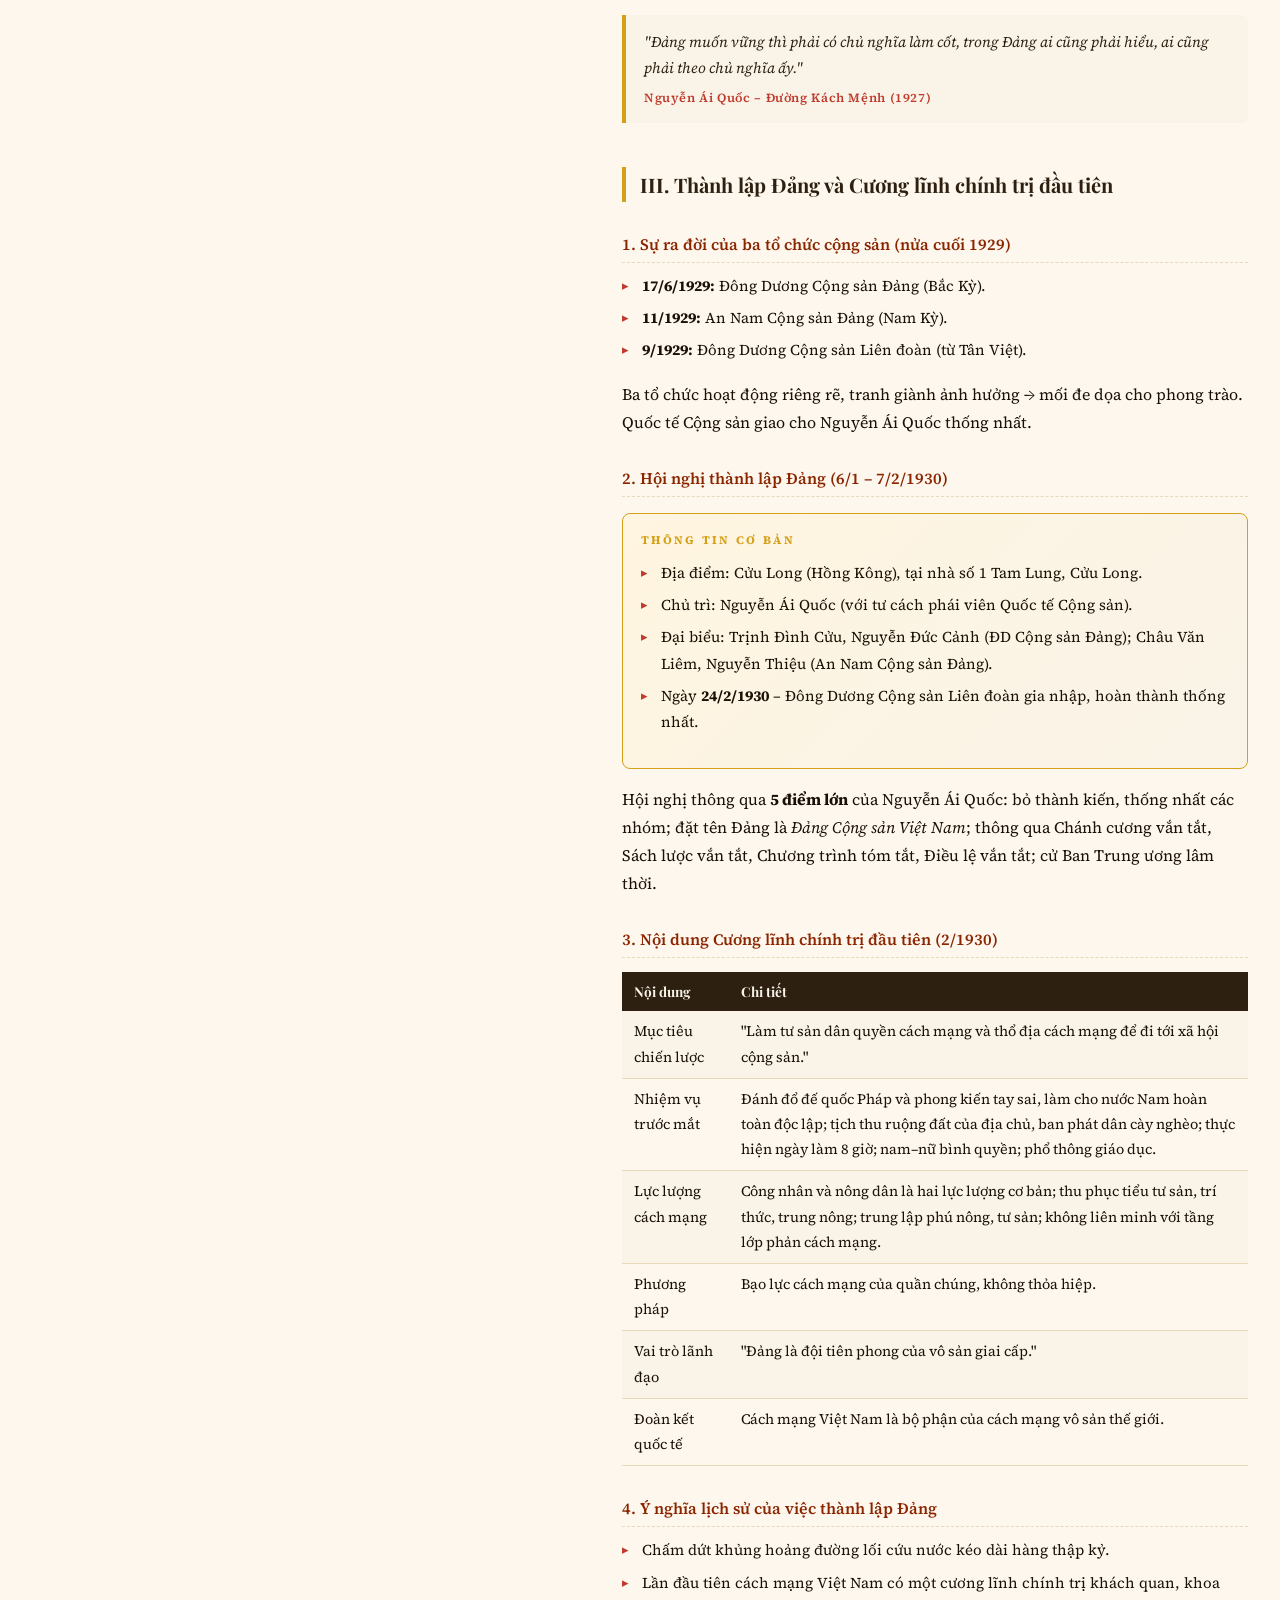
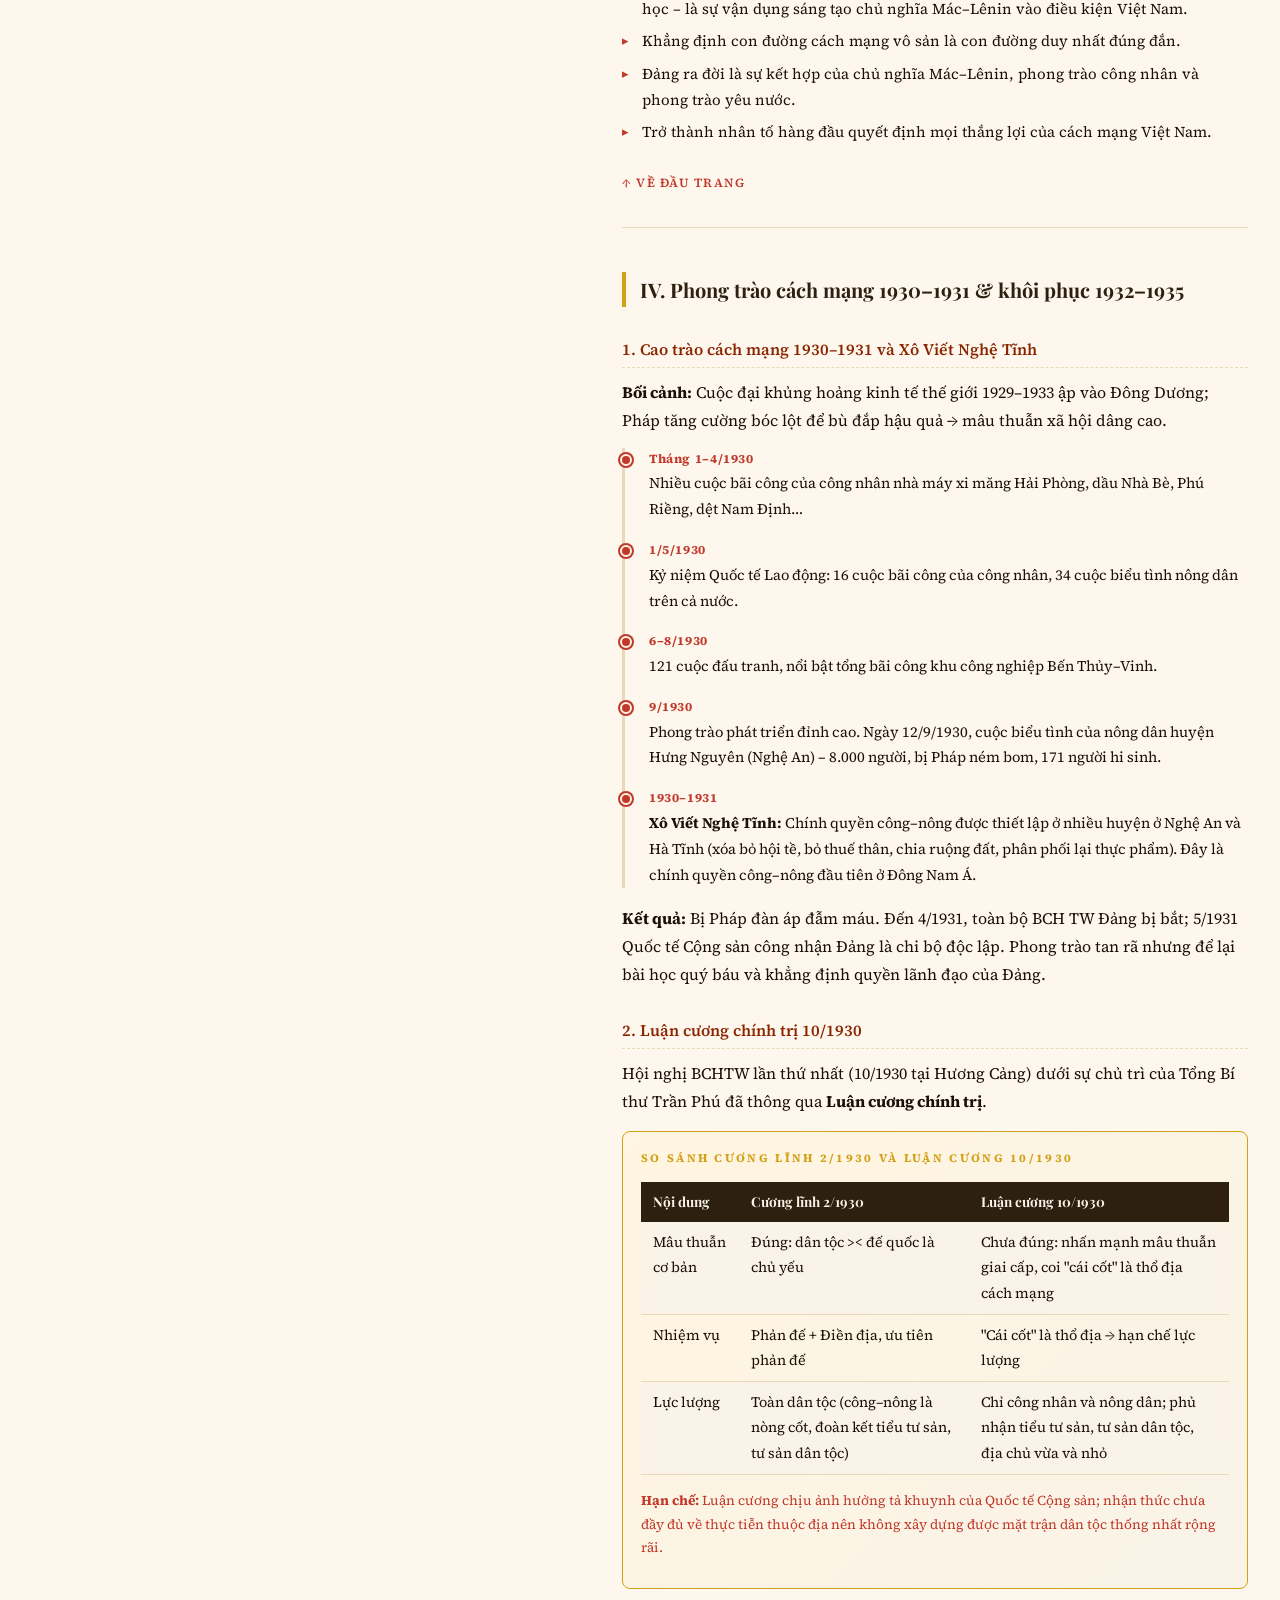
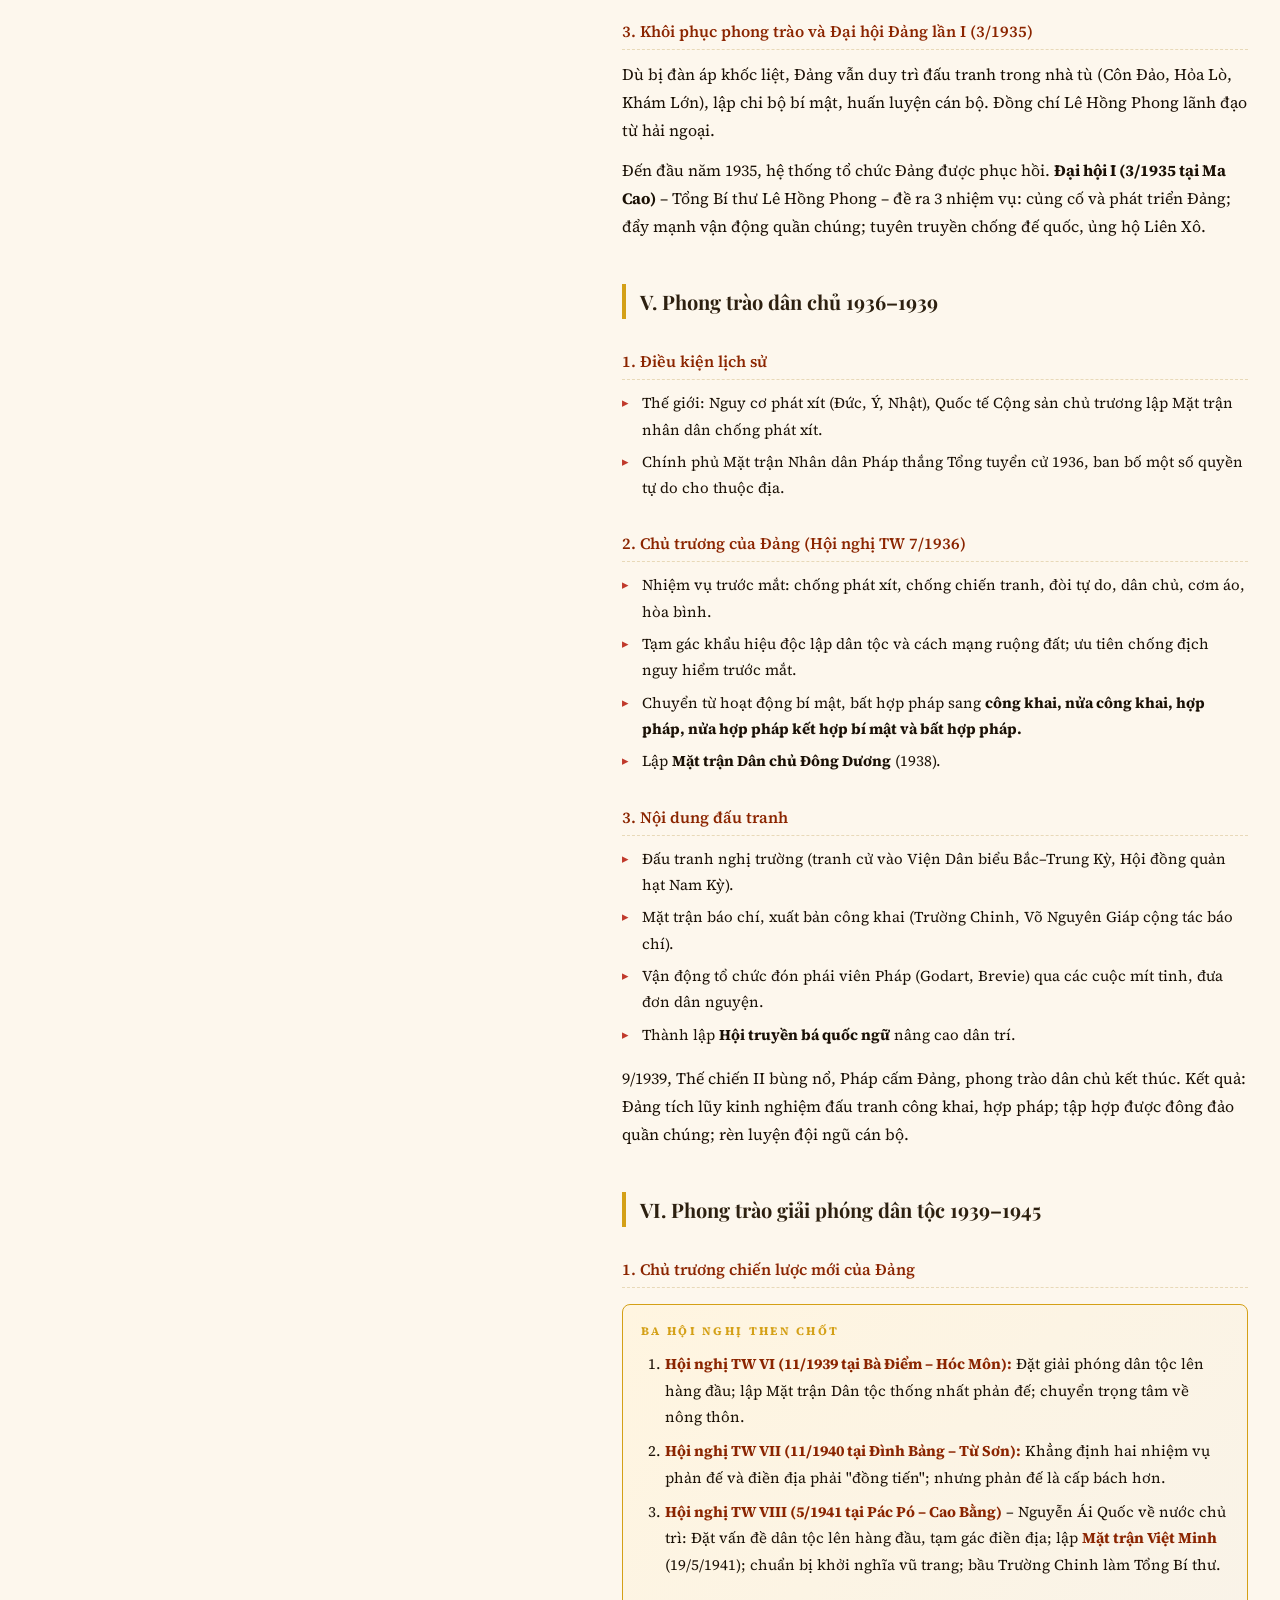
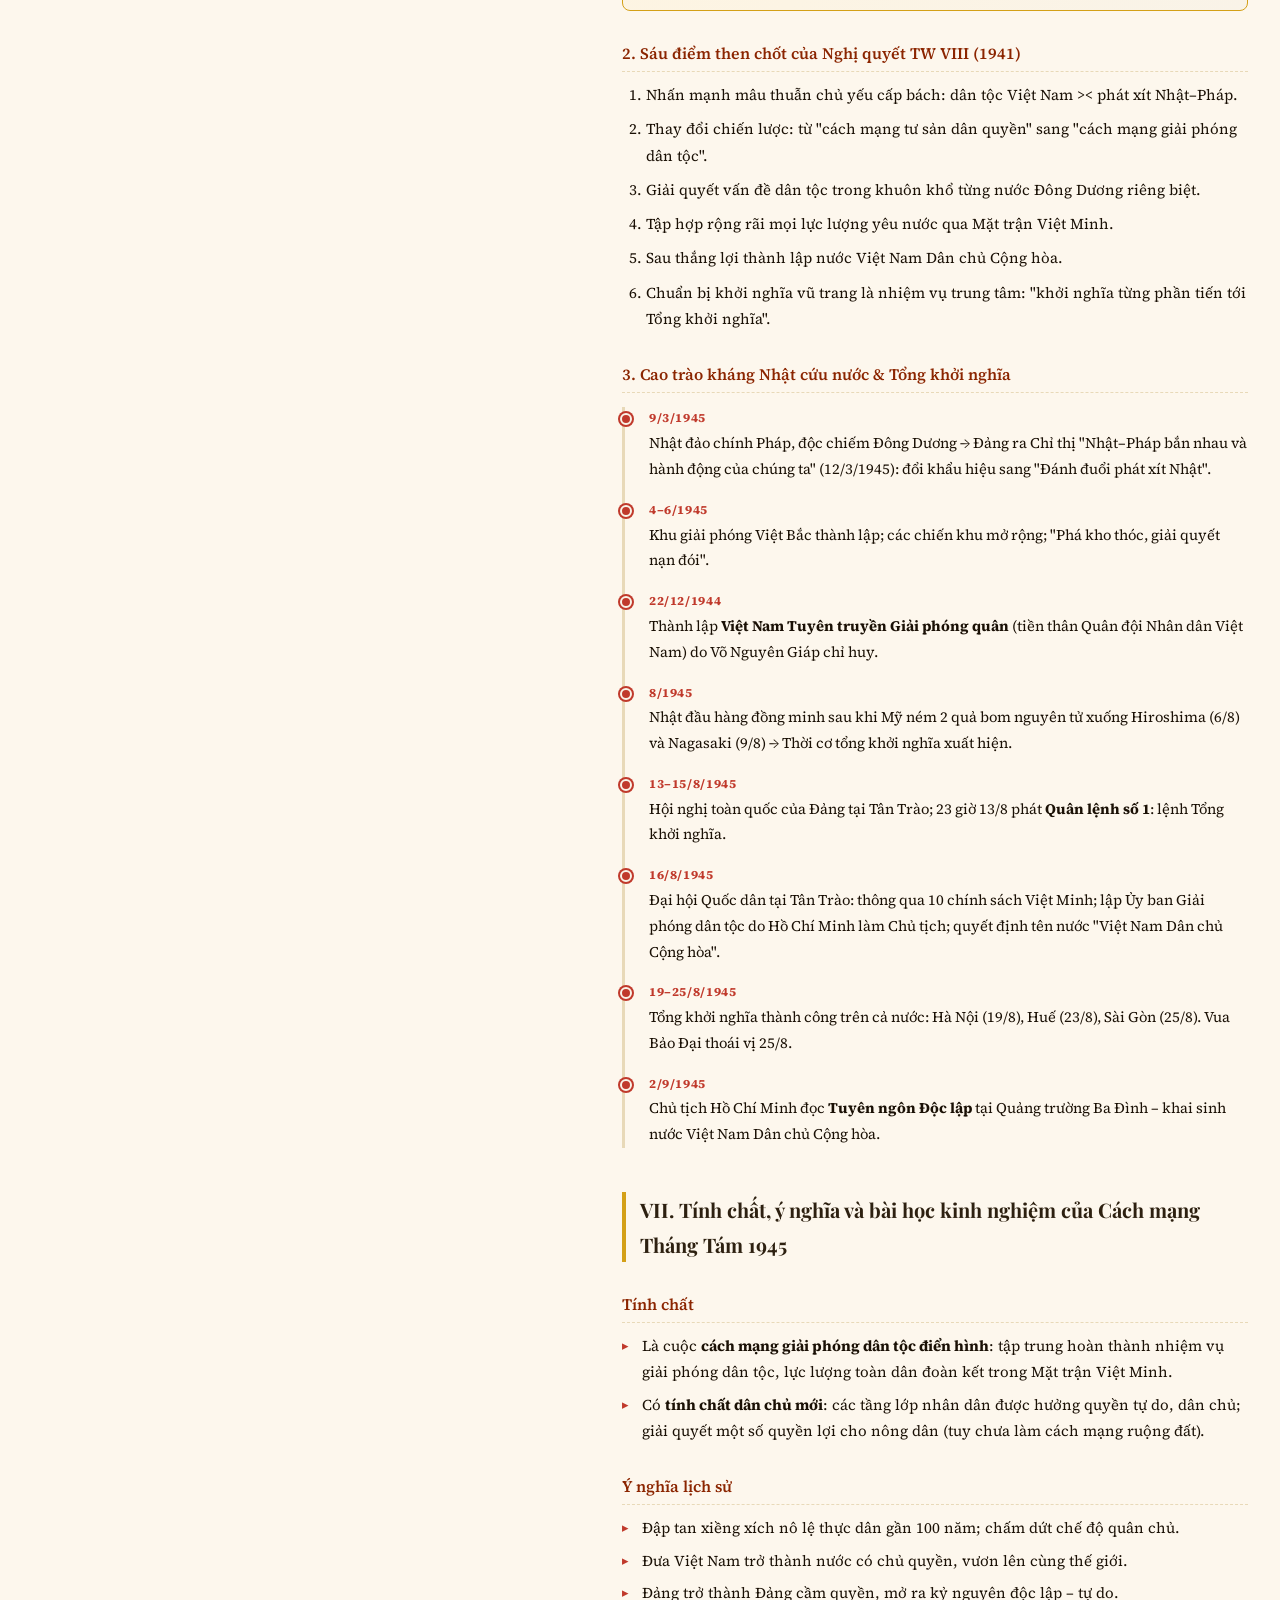
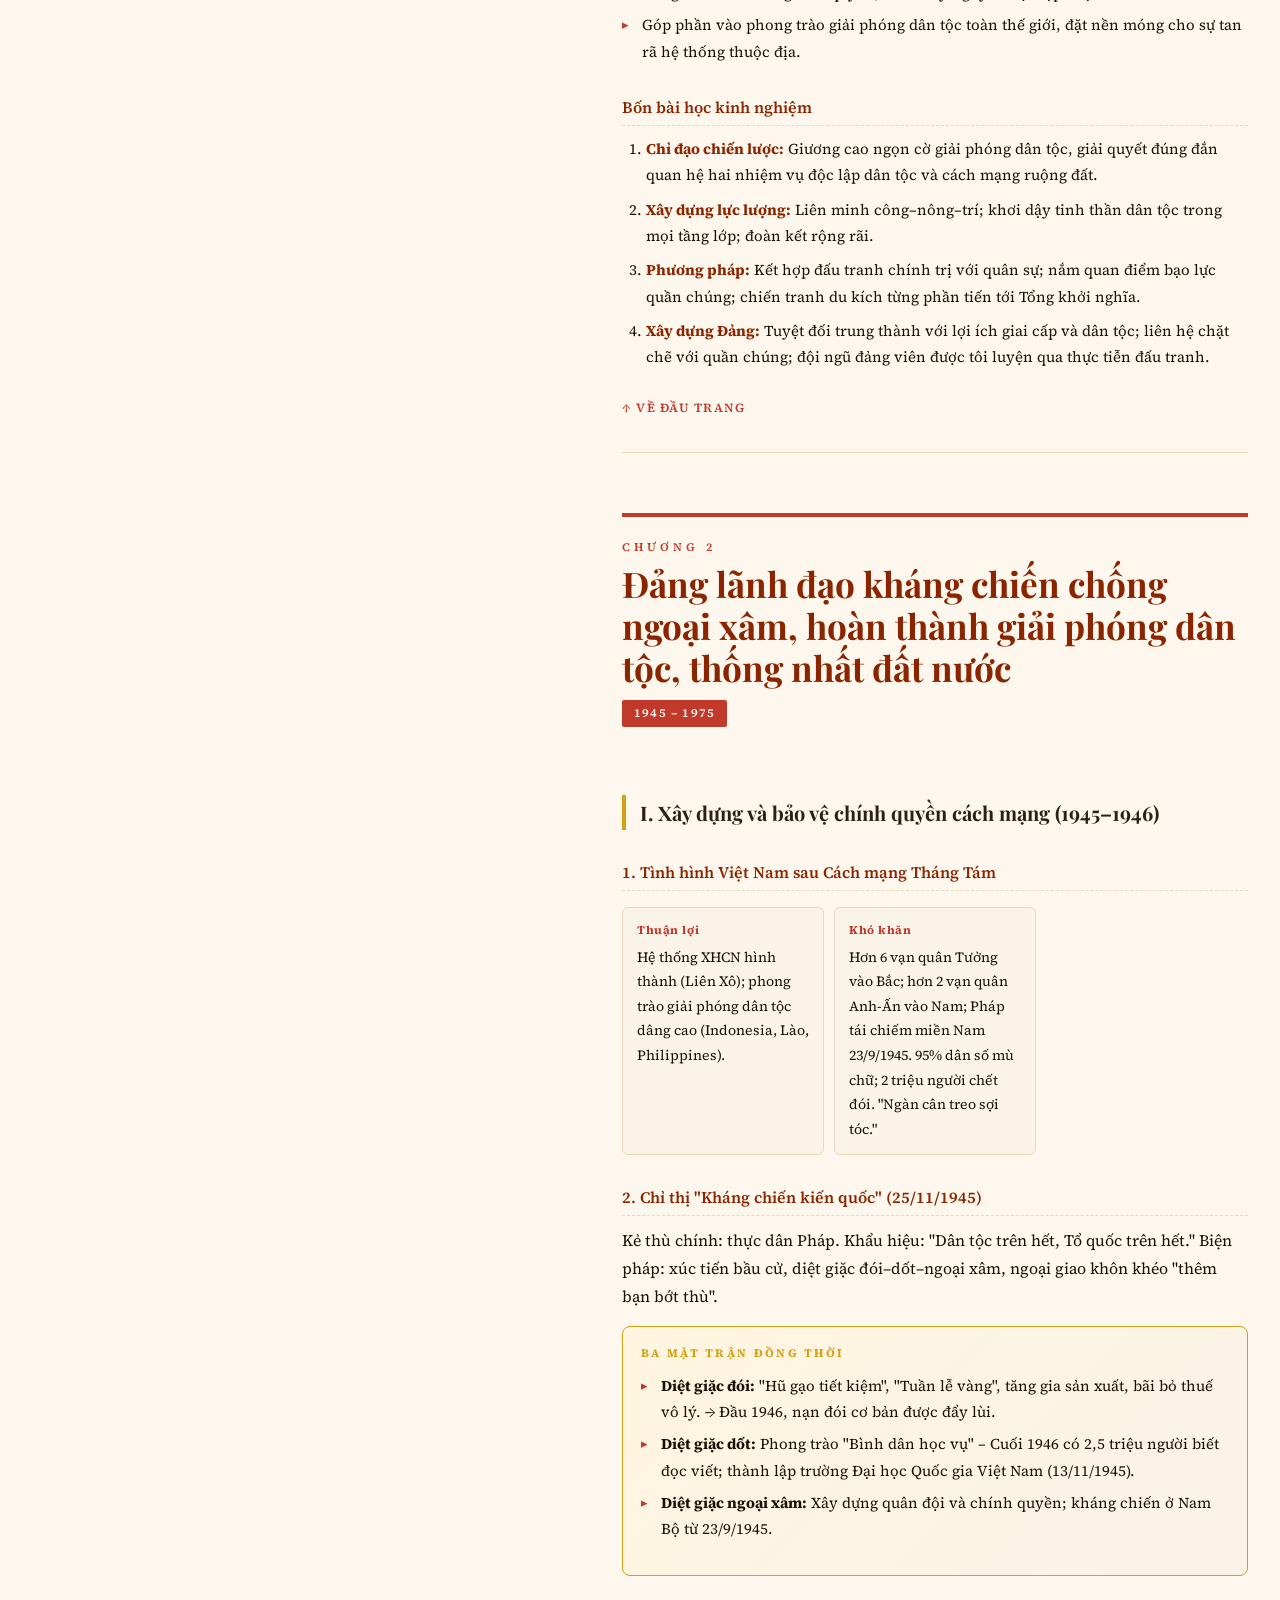
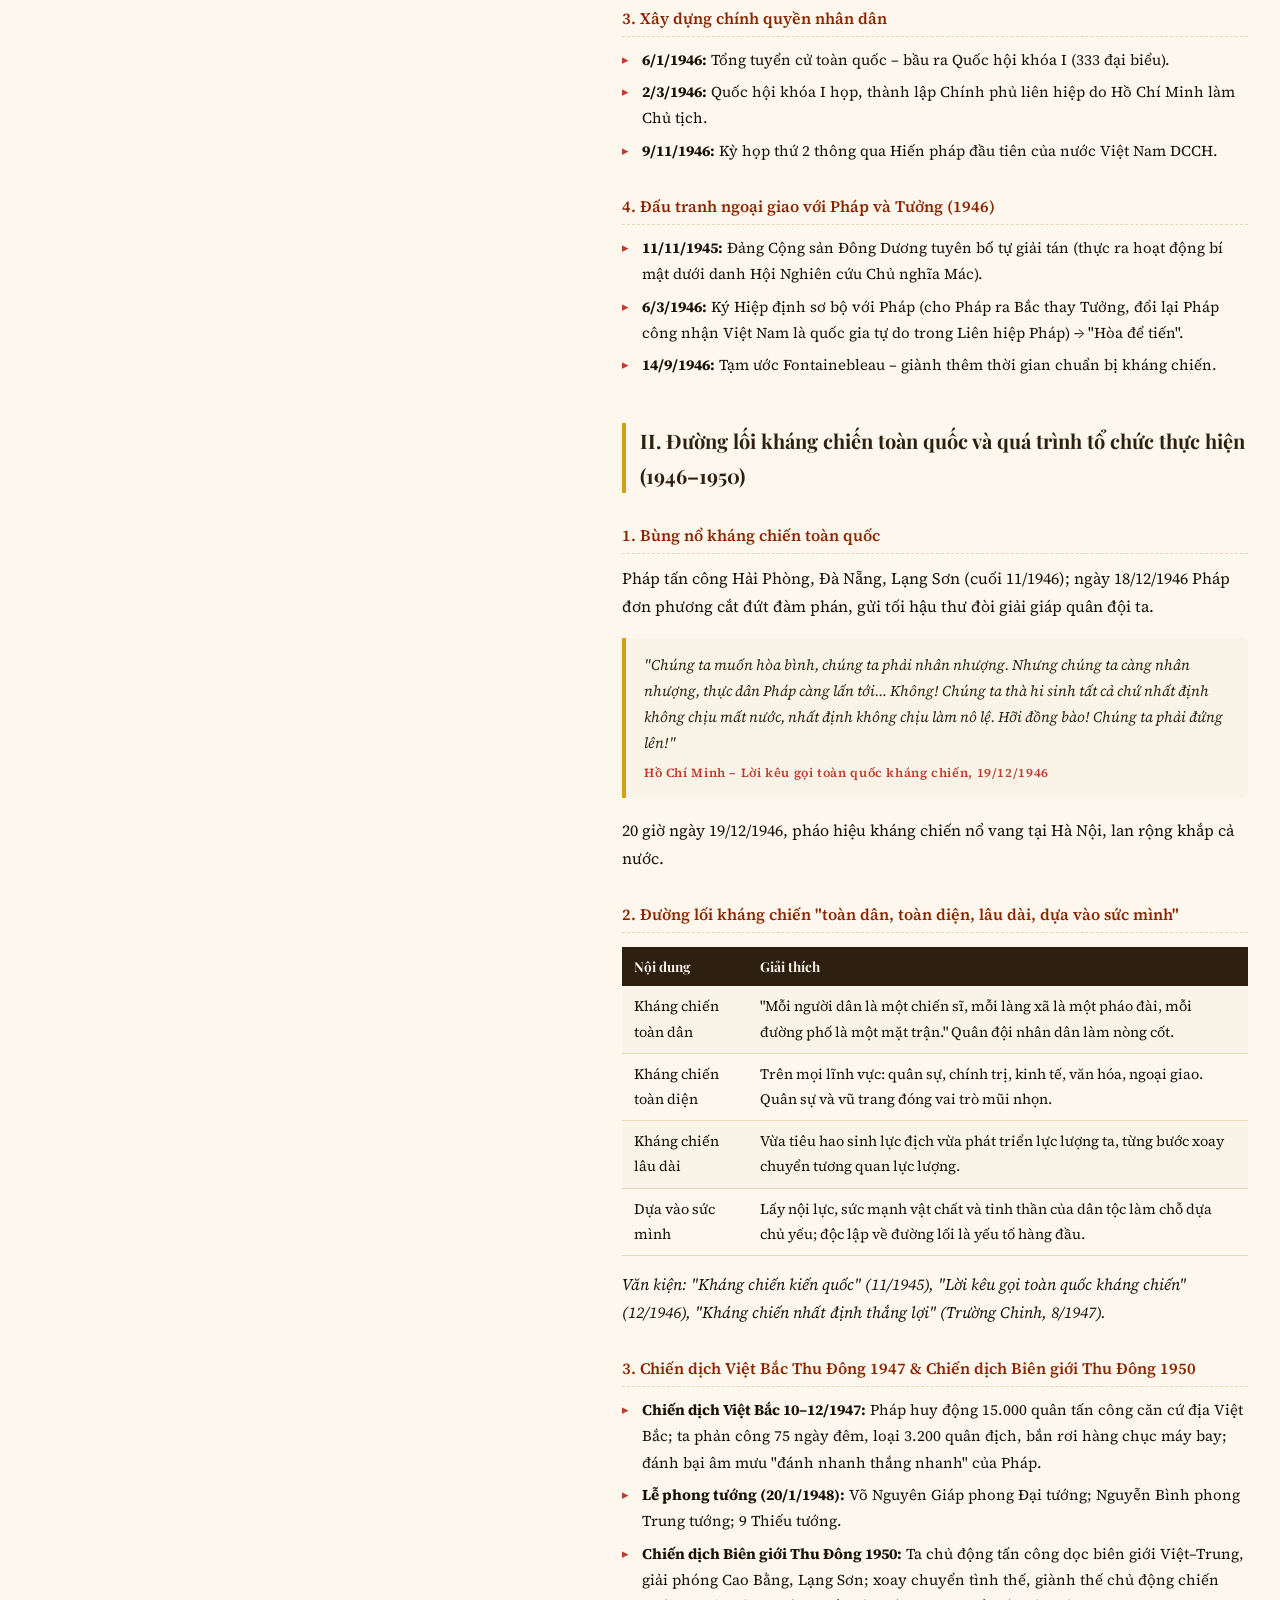
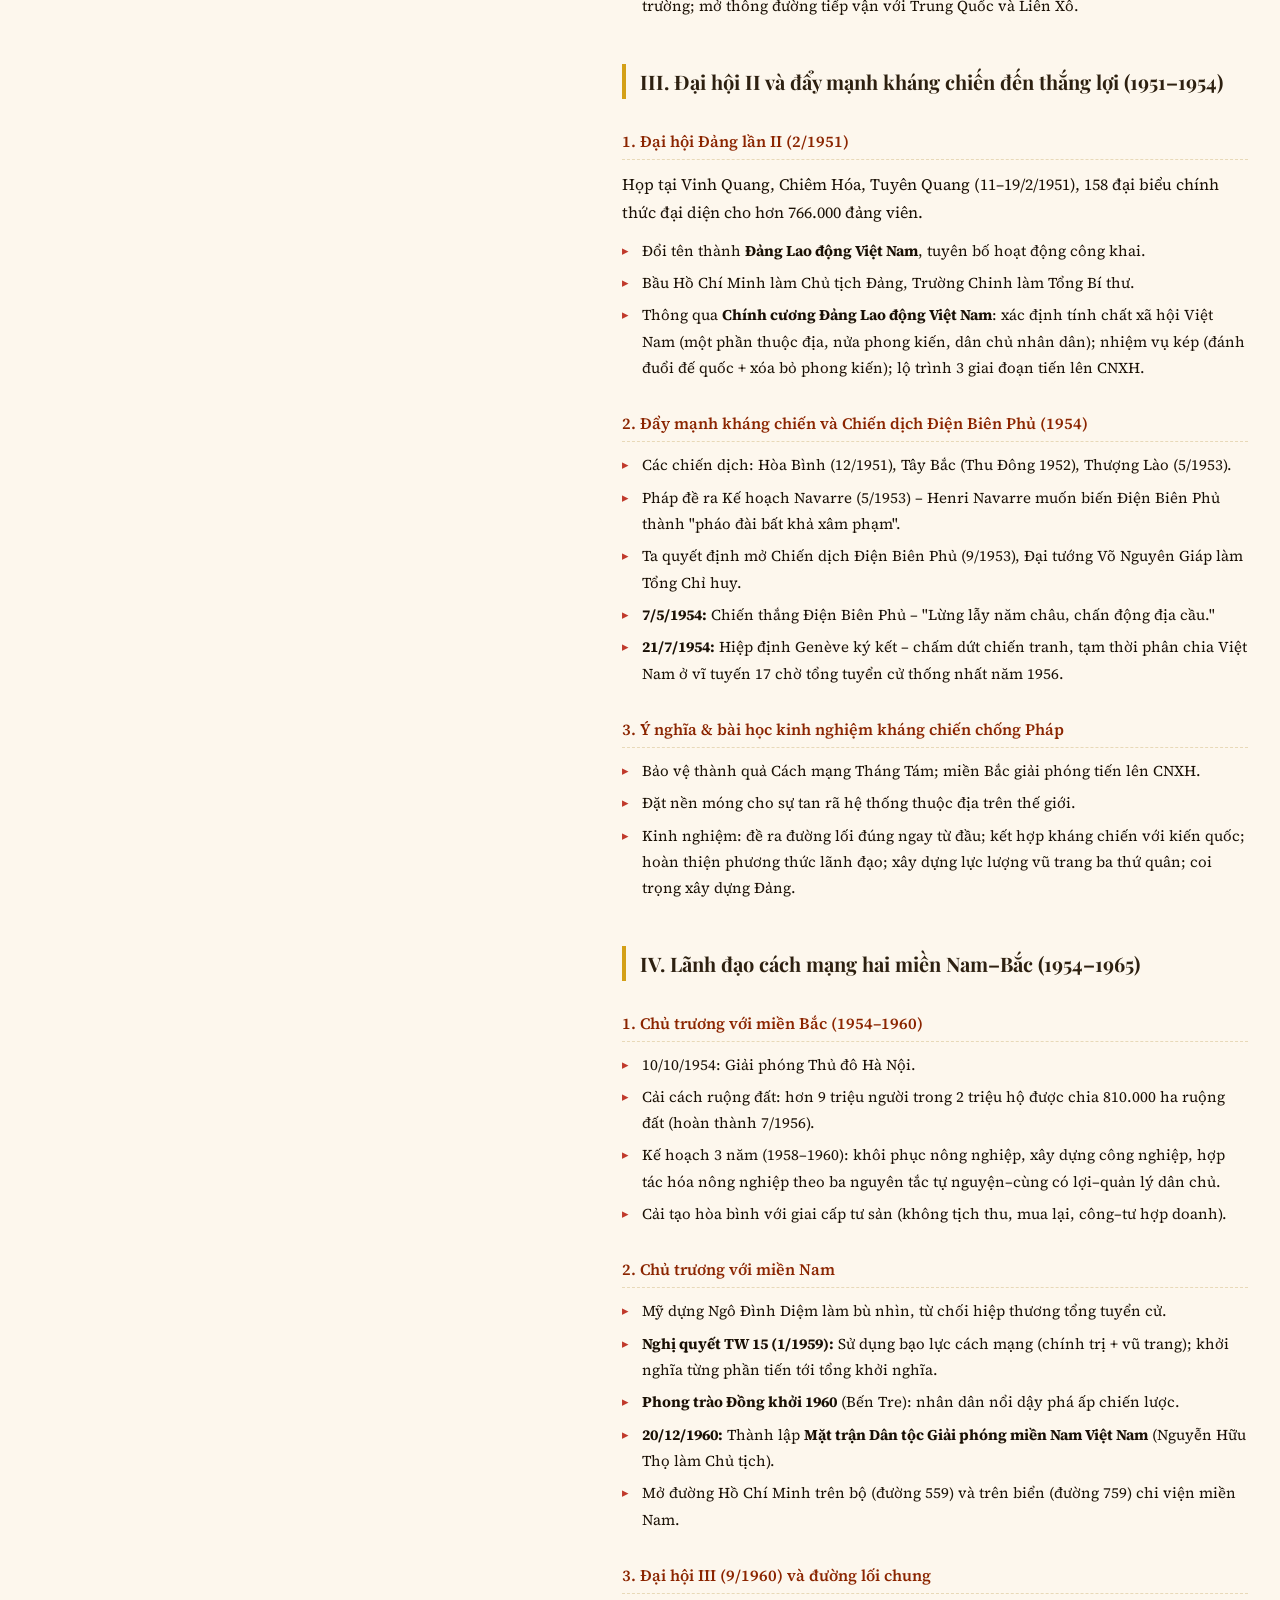
==== commit b95cb2da: "feat: add question bank feature with search functionality and UI enhancements" ====
--- a/index.html
+++ b/index.html
@@ -11,7 +11,7 @@
       <button
         class="mobile-menu-toggle"
         type="button"
-        aria-label="Mo menu chuc nang"
+        aria-label="Mở menu chức năng"
         aria-controls="app-sidebar"
         aria-expanded="false"
       >
@@ -35,7 +35,7 @@
             <h2>VNR202</h2>
             <p>Chọn chức năng học tập</p>
           </div>
-          <button class="sidebar-close" type="button" aria-label="Dong menu">
+          <button class="sidebar-close" type="button" aria-label="Đóng menu">
             &times;
           </button>
         </div>
@@ -52,6 +52,13 @@
           </button>
           <button
             class="feature-link"
+            data-target="panel-question-bank"
+            type="button"
+          >
+            Ngân hàng câu hỏi
+          </button>
+          <button
+            class="feature-link"
             data-target="panel-flash-card"
             type="button"
           >
@@ -65,7 +72,7 @@
             Ghi chú
           </button>
         </nav>
-        <section class="sidebar-study-nav" aria-label="Muc luc nhanh tren mobile">
+        <section class="sidebar-study-nav" aria-label="Mục lục nhanh trên mobile">
           <div class="sidebar-study-nav__head">
             <p class="sidebar-study-nav__eyebrow">Bài giảng</p>
             <h3>Mục lục nhanh</h3>
@@ -2144,6 +2151,44 @@
           </div>
         </section>
 
+        <section class="feature-panel" id="panel-question-bank">
+          <div class="question-bank-wrap">
+            <div class="question-bank-head">
+              <div>
+                <h3>Ngân hàng câu hỏi</h3>
+                <p class="question-bank-subtitle">
+                  Xem toàn bộ câu hỏi hiện có, đáp án đúng và tìm nhanh theo số
+                  câu hoặc nội dung.
+                </p>
+              </div>
+              <p id="question-bank-count" class="question-bank-count">
+                Đang chuẩn bị dữ liệu...
+              </p>
+            </div>
+
+            <label class="question-bank-search-wrap" for="question-bank-search">
+              <span>Tìm câu hỏi</span>
+              <input
+                id="question-bank-search"
+                class="question-bank-search"
+                type="search"
+                placeholder="Nhập số câu hoặc từ khóa..."
+                autocomplete="off"
+              />
+            </label>
+
+            <div
+              id="question-bank-empty"
+              class="question-bank-empty"
+              hidden
+            >
+              Không tìm thấy câu hỏi phù hợp.
+            </div>
+
+            <div id="question-bank-list" class="question-bank-list"></div>
+          </div>
+        </section>
+
         <section class="feature-panel" id="panel-flash-card">
           <div class="placeholder">
             <h3>Flash Card</h3>
--- a/assets/css/styles.css
+++ b/assets/css/styles.css
@@ -459,6 +459,148 @@
   font-size: 0.92rem;
   font-weight: 600;
   color: #004f2d;
+}
+
+.question-bank-wrap {
+  max-width: 1040px;
+  margin: 30px auto 40px;
+  background: #fffaf2;
+  border: 1px solid var(--border);
+  border-radius: 12px;
+  padding: 26px 24px;
+}
+
+.question-bank-head {
+  display: flex;
+  justify-content: space-between;
+  align-items: flex-start;
+  gap: 16px;
+  margin-bottom: 18px;
+}
+
+.question-bank-wrap h3 {
+  font-family: "Playfair Display", serif;
+  color: var(--accent);
+  margin-bottom: 8px;
+}
+
+.question-bank-subtitle {
+  color: #5a4633;
+  font-size: 0.95rem;
+  max-width: 700px;
+}
+
+.question-bank-count {
+  margin: 0;
+  padding: 9px 12px;
+  border-radius: 999px;
+  background: #fff3da;
+  color: #7b5411;
+  font-size: 0.88rem;
+  white-space: nowrap;
+}
+
+.question-bank-search-wrap {
+  display: grid;
+  gap: 8px;
+  margin-bottom: 18px;
+  color: var(--mid);
+  font-size: 0.92rem;
+  font-weight: 600;
+}
+
+.question-bank-search {
+  width: 100%;
+  border: 1px solid #d8c6ab;
+  border-radius: 10px;
+  padding: 12px 14px;
+  font-size: 0.98rem;
+  background: #fff;
+  color: var(--dark);
+}
+
+.question-bank-search:focus {
+  outline: 2px solid rgba(154, 78, 11, 0.18);
+  border-color: var(--accent);
+}
+
+.question-bank-list {
+  display: grid;
+  gap: 14px;
+}
+
+.question-bank-empty {
+  padding: 18px 16px;
+  border: 1px dashed #d2bea0;
+  border-radius: 10px;
+  background: #fffdf8;
+  color: #6f5a44;
+  margin-bottom: 14px;
+}
+
+.question-bank-card {
+  background: #fff;
+  border: 1px solid var(--border);
+  border-radius: 12px;
+  padding: 18px 18px 16px;
+  box-shadow: 0 8px 24px rgba(83, 45, 9, 0.05);
+}
+
+.question-bank-card__meta {
+  display: flex;
+  justify-content: space-between;
+  align-items: center;
+  gap: 12px;
+  margin-bottom: 10px;
+}
+
+.question-bank-card__id {
+  margin: 0;
+  font-size: 0.84rem;
+  letter-spacing: 0.04em;
+  text-transform: uppercase;
+  color: #7a6144;
+}
+
+.question-bank-card__answer {
+  margin: 0;
+  font-size: 0.88rem;
+  font-weight: 700;
+  color: #17663a;
+  background: #ebf8ef;
+  border: 1px solid #bde0c6;
+  border-radius: 999px;
+  padding: 7px 11px;
+}
+
+.question-bank-card__question {
+  margin: 0 0 12px;
+  font-size: 1.06rem;
+  line-height: 1.55;
+  color: var(--dark);
+}
+
+.question-bank-options {
+  display: grid;
+  gap: 8px;
+}
+
+.question-bank-option {
+  border: 1px solid #e4d6bf;
+  border-radius: 10px;
+  padding: 10px 12px;
+  background: #fffdf9;
+  color: var(--dark);
+  line-height: 1.5;
+}
+
+.question-bank-option.correct {
+  border-color: #2e7d32;
+  background: #e9f8eb;
+}
+
+.question-bank-option strong {
+  color: #7a3e00;
 }
 
 /* ── COVER ── */
@@ -977,6 +1119,21 @@
   .quiz-playground {
     padding: 12px;
   }
+
+  .question-bank-wrap {
+    margin: 16px 12px 24px;
+    padding: 16px 14px;
+  }
+
+  .question-bank-head,
+  .question-bank-card__meta {
+    flex-direction: column;
+    align-items: flex-start;
+  }
+
+  .question-bank-count {
+    white-space: normal;
+  }
 }
 
 @media (max-width: 900px) {
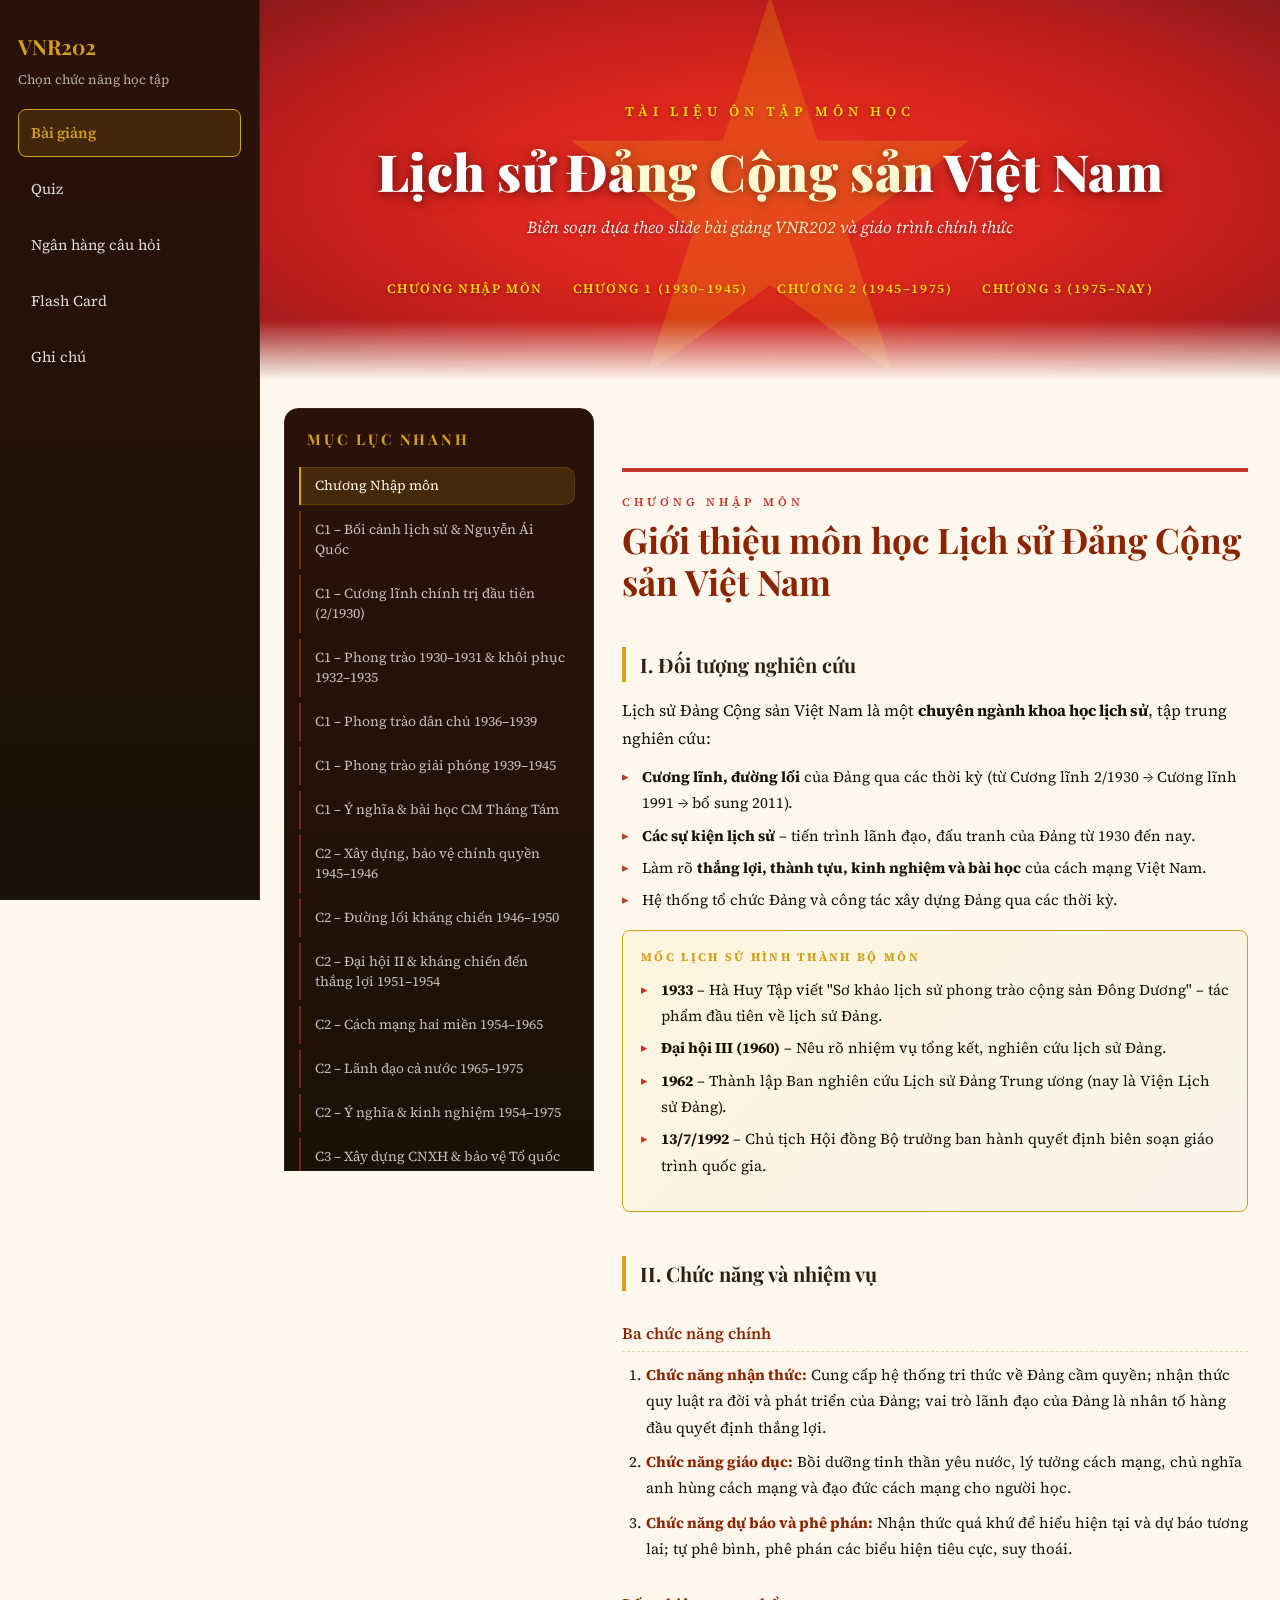
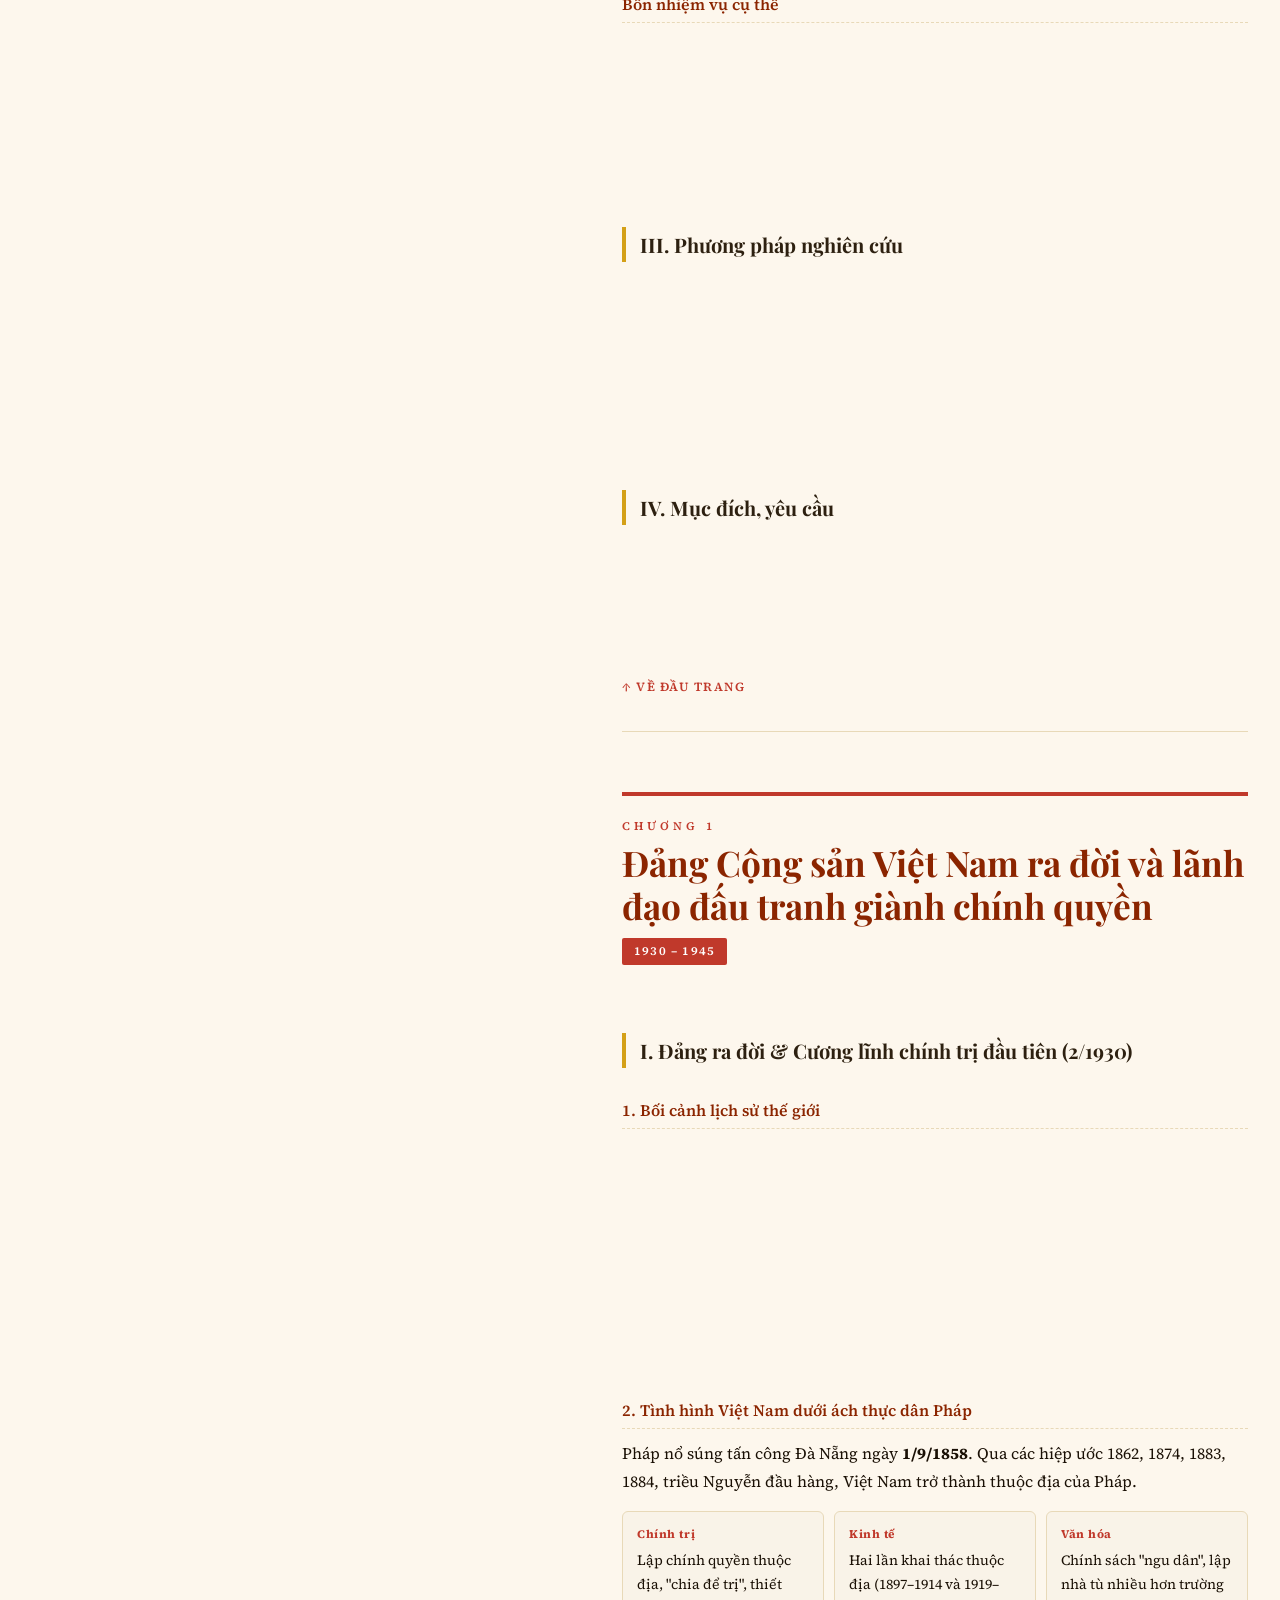
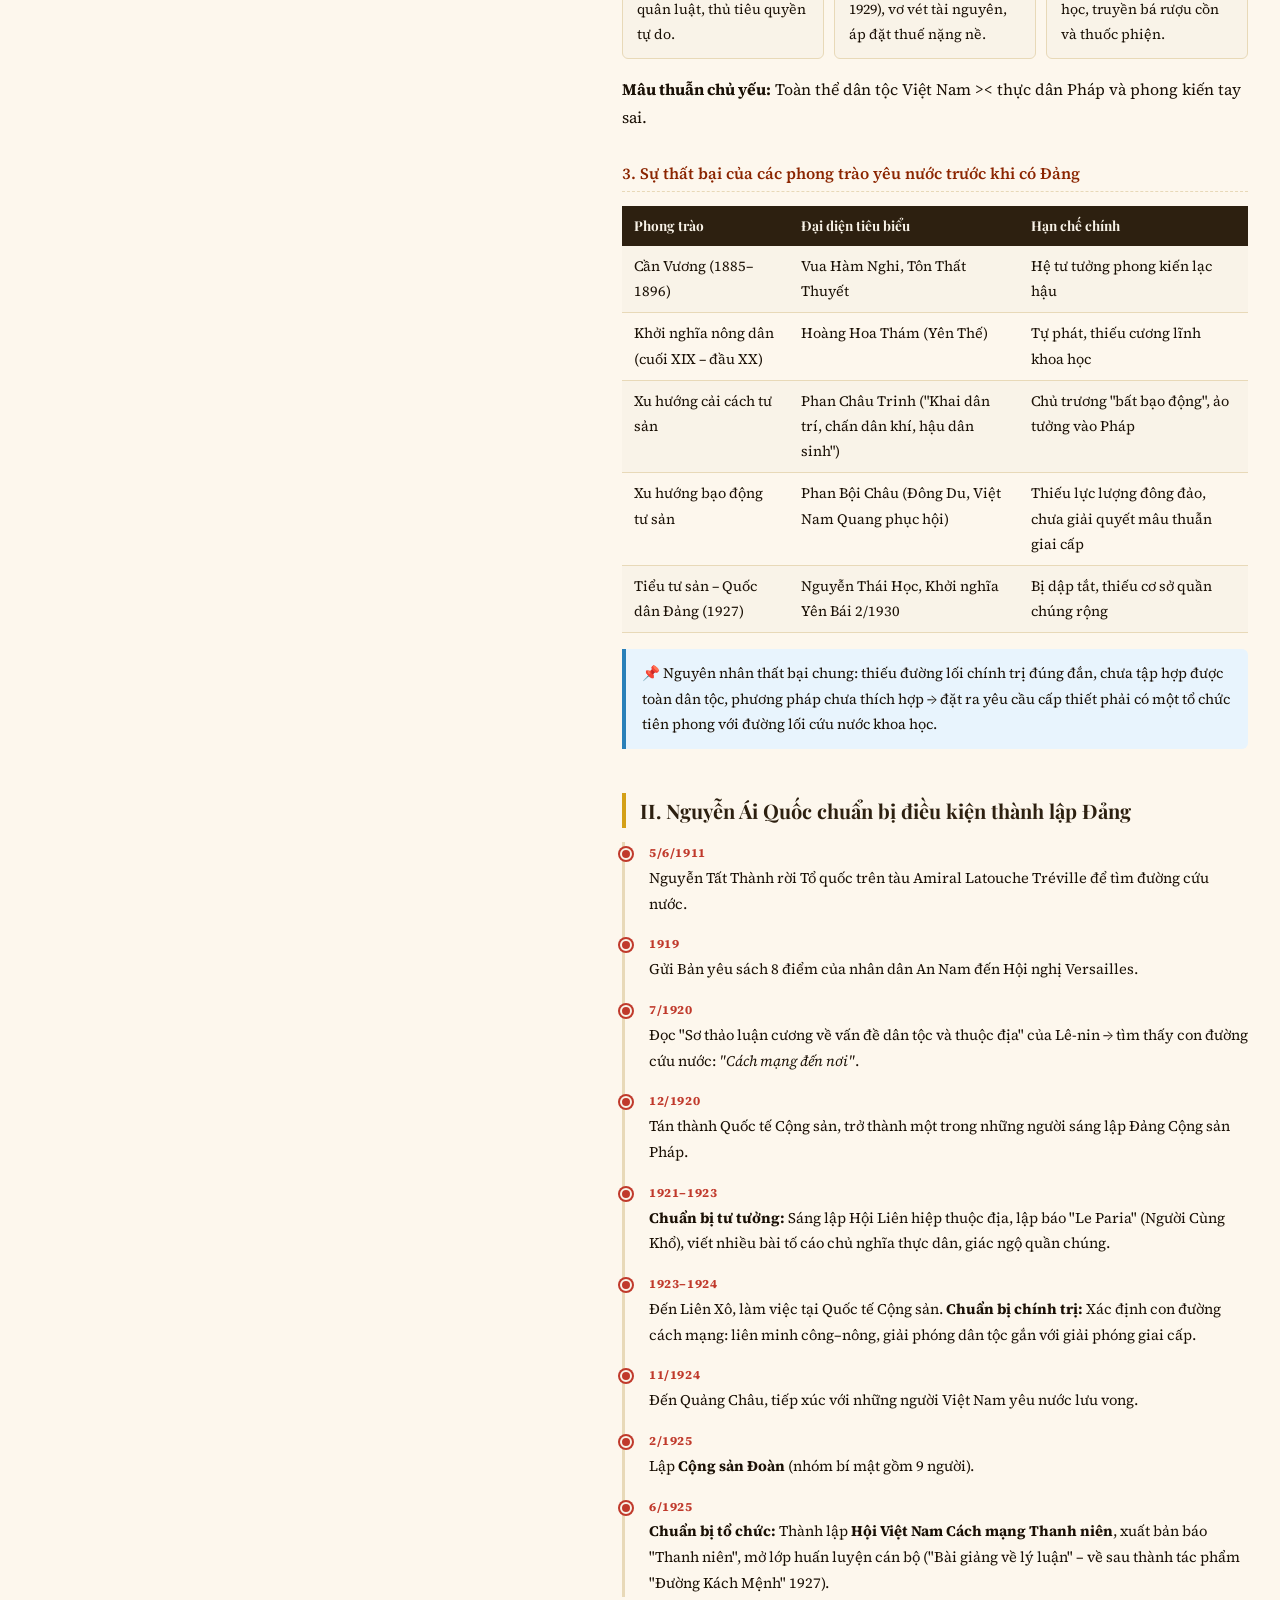
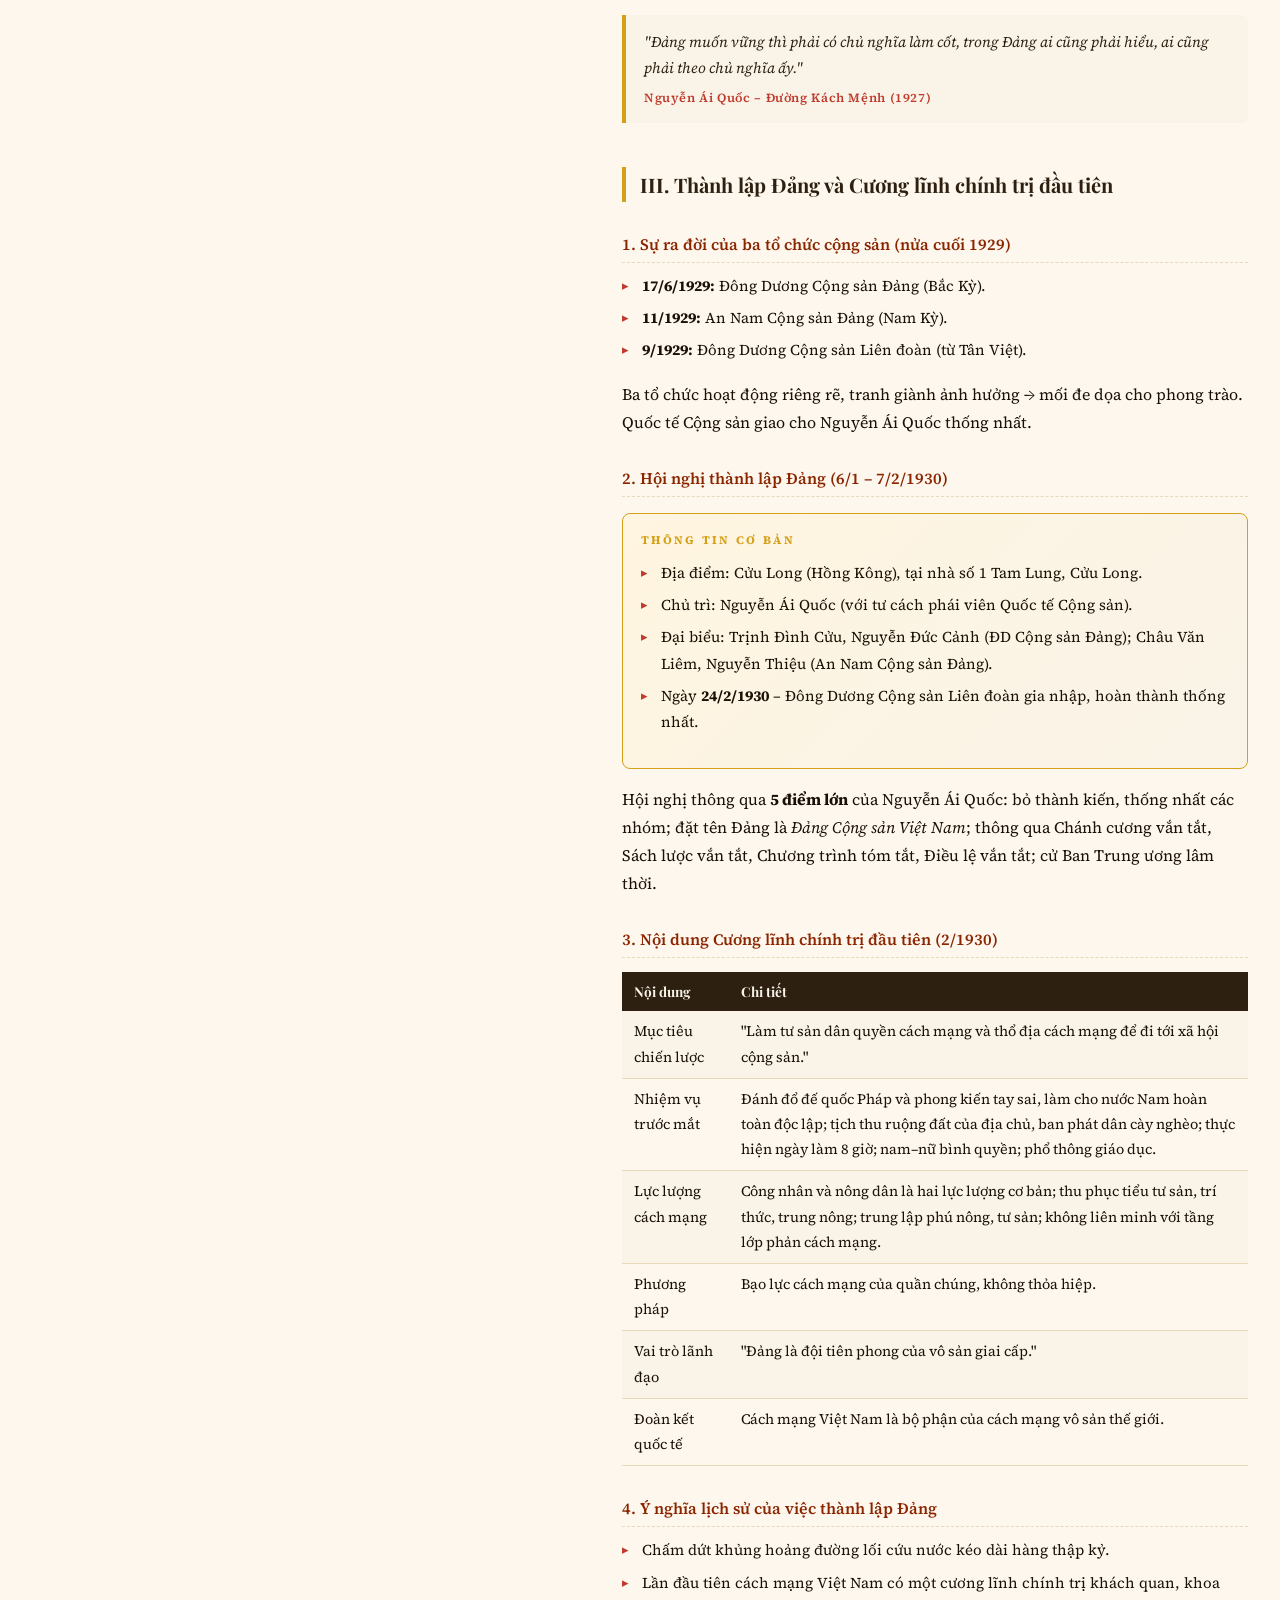
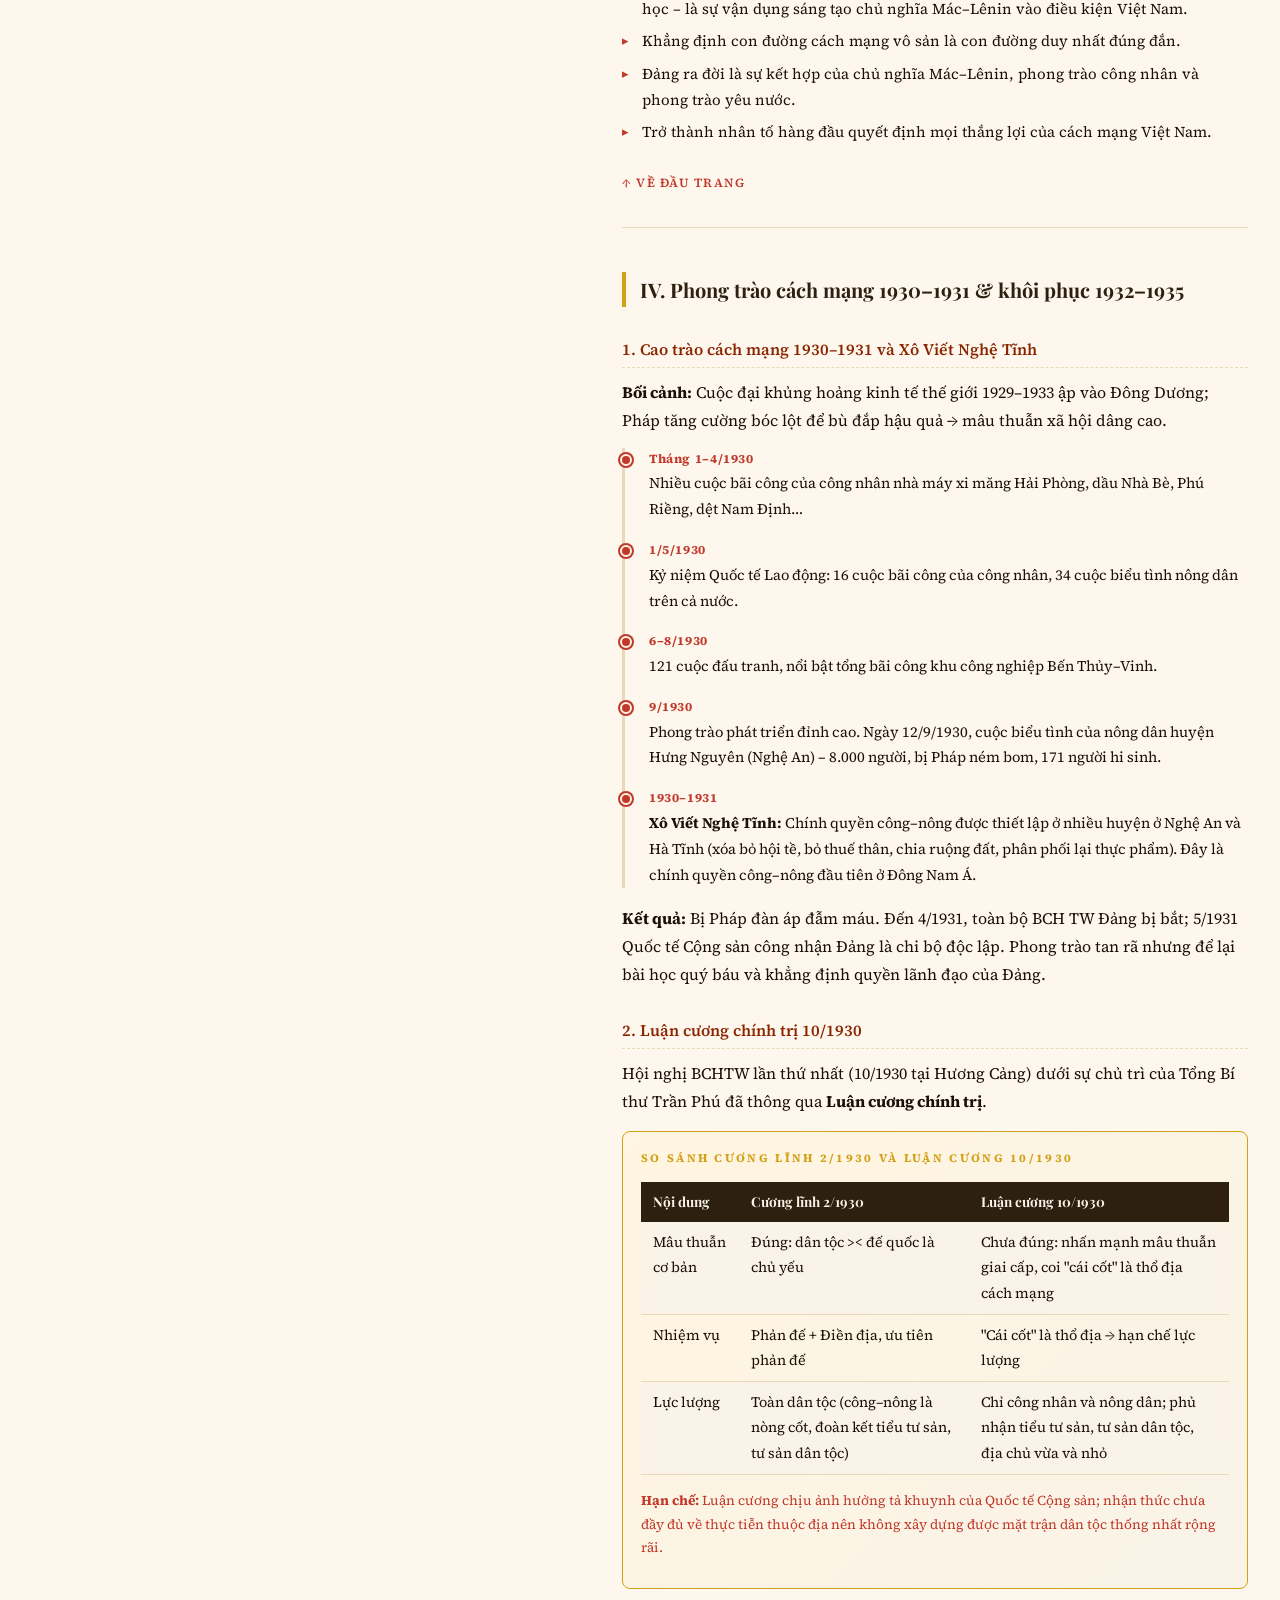
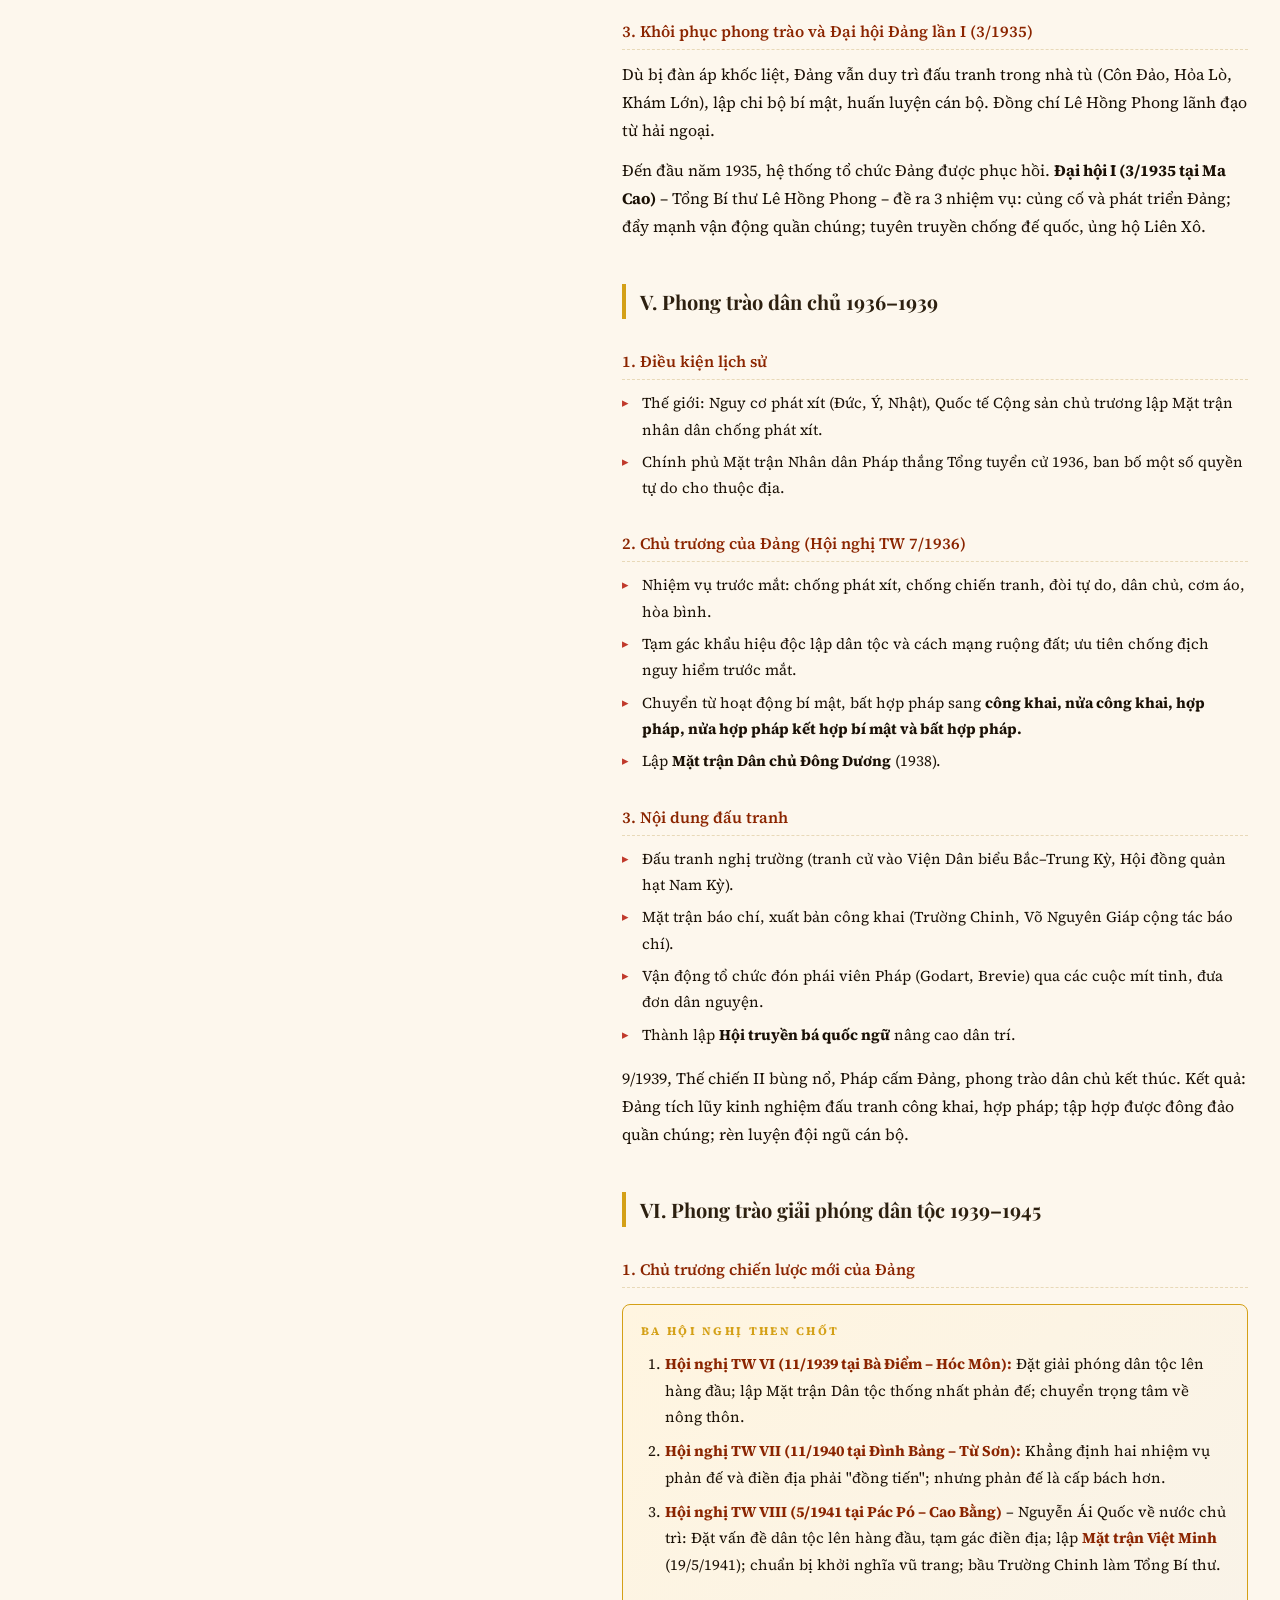
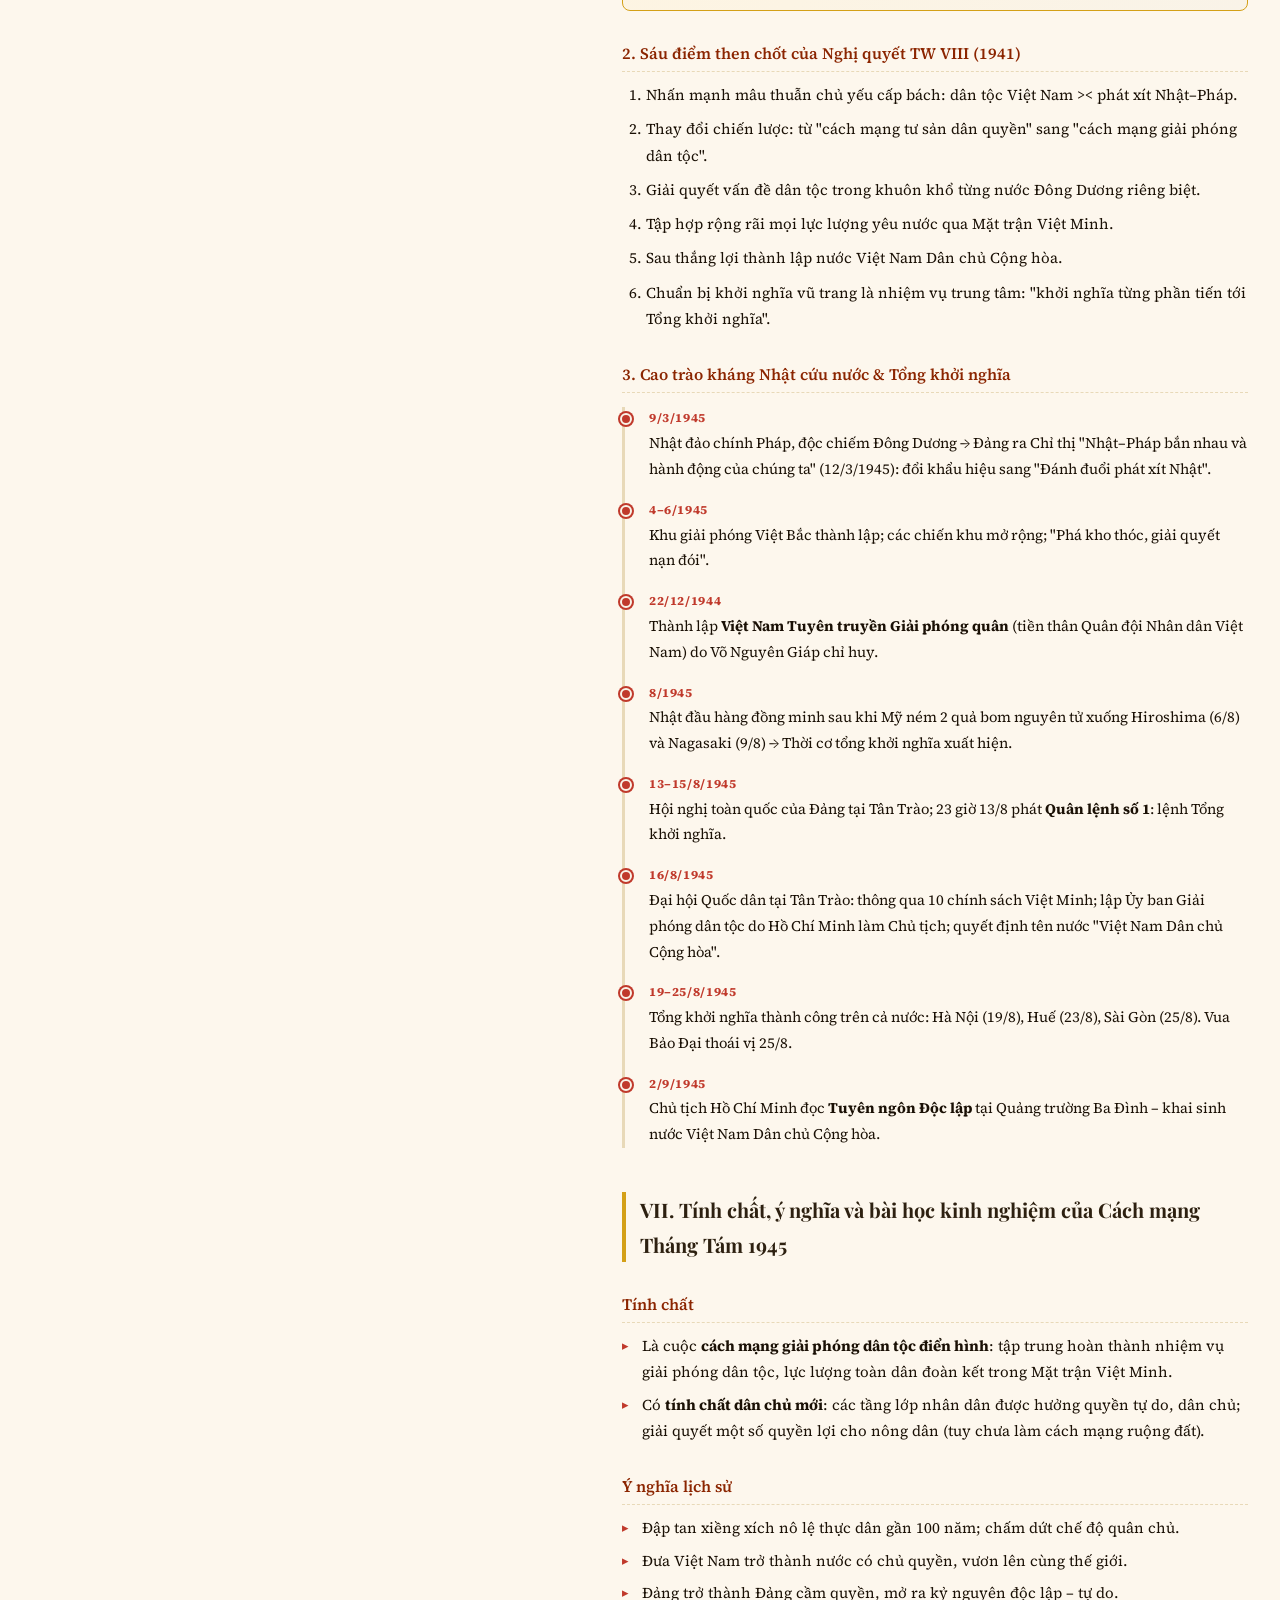
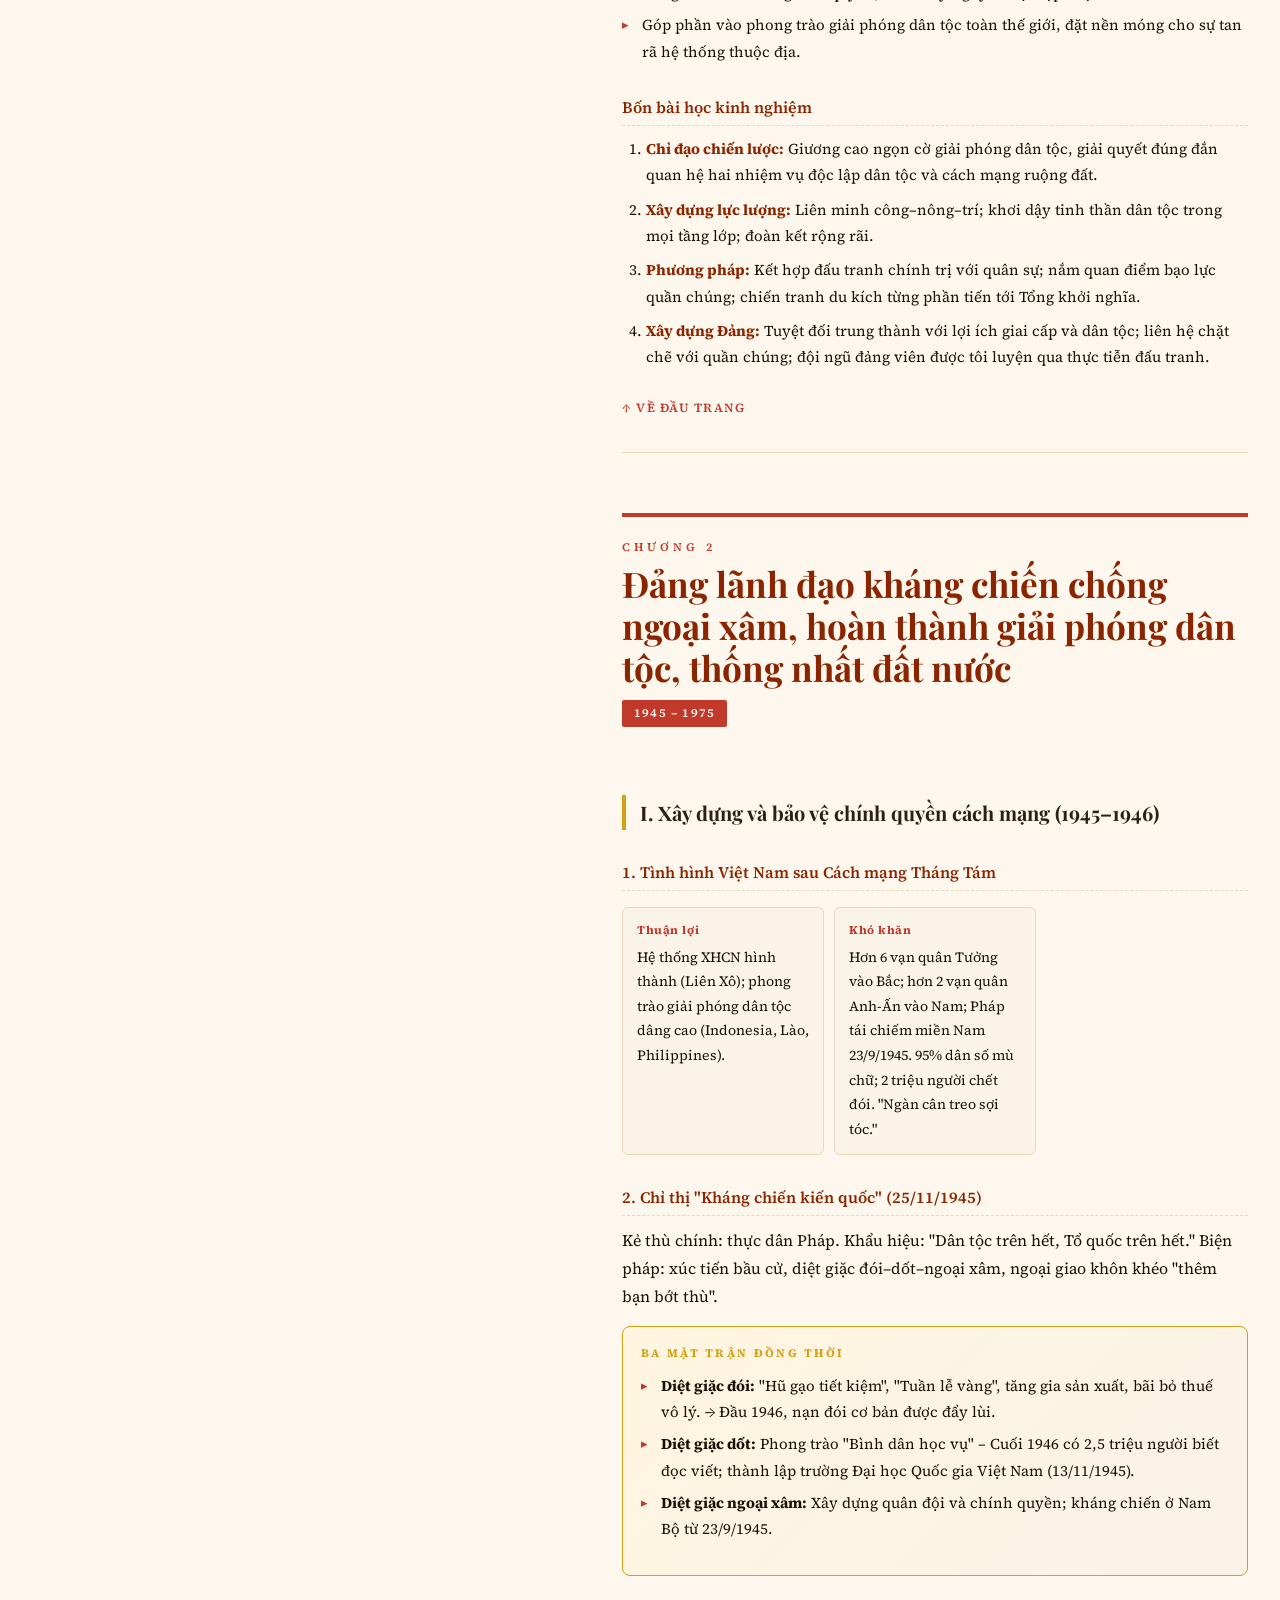
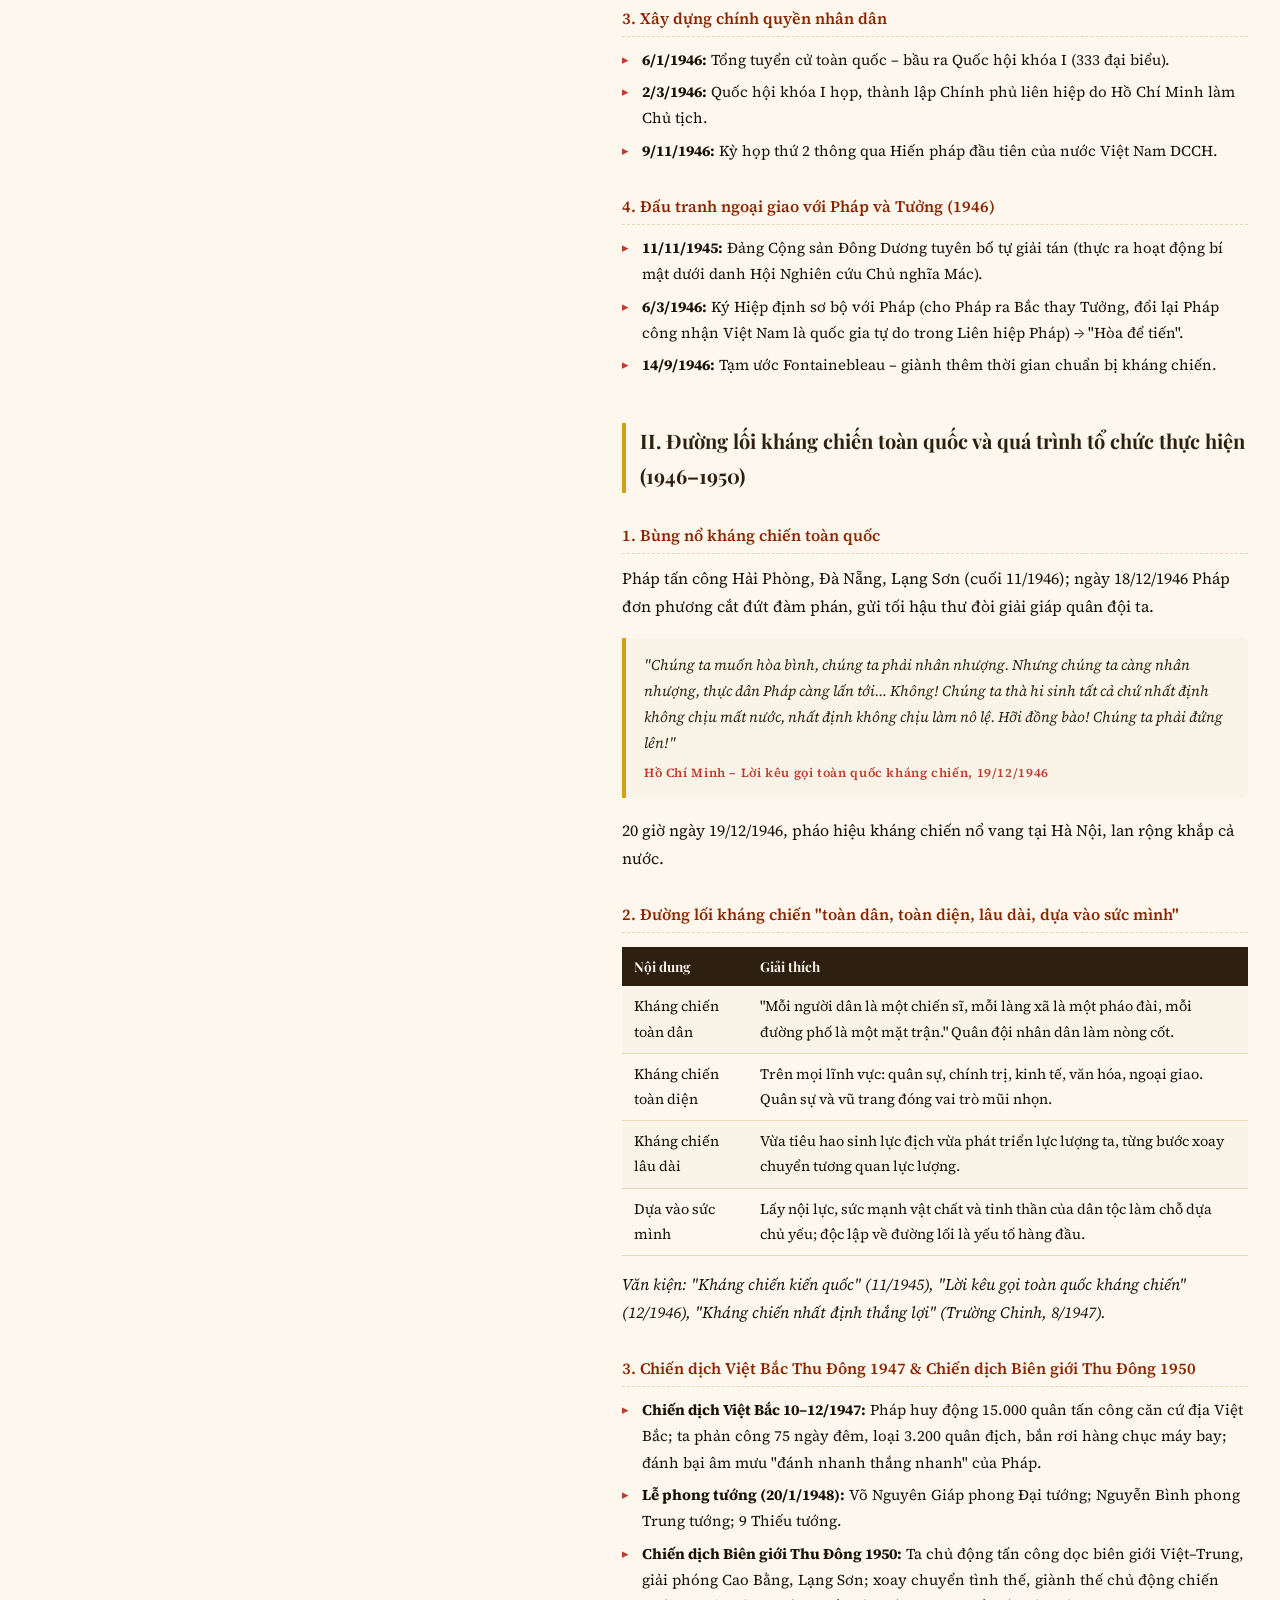
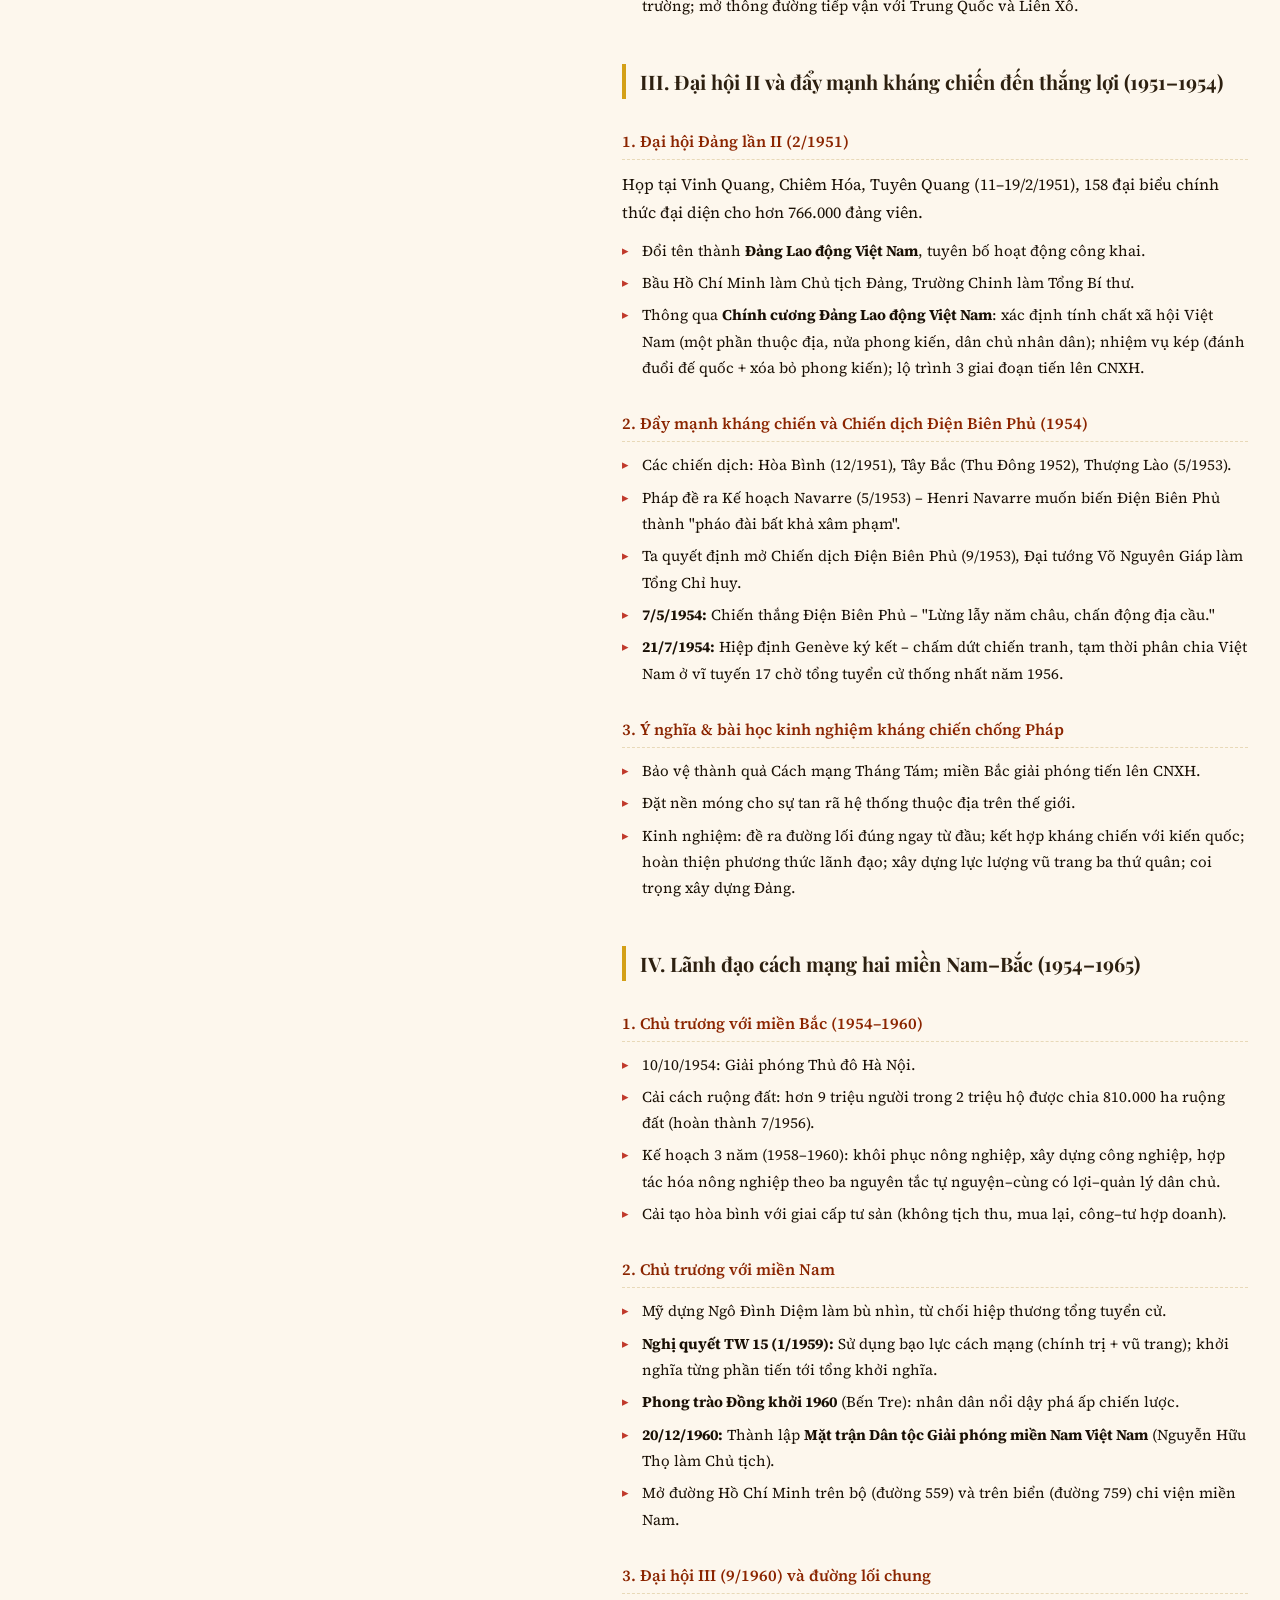
==== commit 7759b6fc: "feat: simplify quiz mode labels for clarity" ====
--- a/index.html
+++ b/index.html
@@ -2098,21 +2098,25 @@
             <div class="quiz-mode-group">
               <label class="quiz-mode-item">
                 <input type="radio" name="quiz-mode" value="random25" checked />
-                Tạo bài kiểm tra ngẫu nhiên (25 câu)
+                T&#7841;o b&#224;i ki&#7875;m tra ng&#7851;u nhi&#234;n (25 c&#226;u)
               </label>
               <label class="quiz-mode-item">
                 <input type="radio" name="quiz-mode" value="all" />
-                Ôn tập toàn bộ câu hỏi (theo thứ tự)
+                &#212;n t&#7853;p to&#224;n b&#7897; c&#226;u h&#7887;i (theo th&#7913; t&#7921;)
               </label>
-              <button
-                id="quiz-start-btn"
-                class="quiz-btn primary"
-                type="button"
-              >
-                Bắt đầu làm bài
-              </button>
+              <label class="quiz-mode-item">
+                <input type="radio" name="quiz-mode" value="quiz1" />
+                &#212;n t&#7853;p Quiz 1 (99 c&#226;u)
+              </label>
+              <label class="quiz-mode-item">
+                <input type="radio" name="quiz-mode" value="quiz2" />
+                &#212;n t&#7853;p Quiz 2 (c&#226;u 100-177)
+              </label>
             </div>
 
+            <button id="quiz-start-btn" class="quiz-btn primary" type="button">
+              B&#7855;t &#273;&#7847;u l&#224;m b&#224;i
+            </button>
             <p id="quiz-load-status" class="quiz-load-status">
               Đang chuẩn bị dữ liệu câu hỏi...
             </p>
@@ -2123,7 +2127,10 @@
                 <p id="quiz-question-id" class="quiz-question-id"></p>
               </div>
 
-              <h4 id="quiz-question-text" class="quiz-question-text"></h4>
+              <div class="quiz-question-bar">
+                <h4 id="quiz-question-text" class="quiz-question-text"></h4>
+                <p id="quiz-question-hint" class="quiz-question-hint" hidden></p>
+              </div>
               <div id="quiz-options" class="quiz-options"></div>
               <p id="quiz-answer-feedback" class="quiz-answer-feedback"></p>
 
@@ -2134,8 +2141,8 @@
                 <button id="quiz-next-btn" class="quiz-btn" type="button">
                   Tiếp theo
                 </button>
-                <button id="quiz-check-btn" class="quiz-btn" type="button">
-                  Xem đáp án
+                <button id="quiz-check-btn" class="quiz-btn" type="button" hidden>
+                  N&#7897;p &#273;&#225;p &#225;n
                 </button>
                 <button
                   id="quiz-submit-btn"
--- a/assets/css/styles.css
+++ b/assets/css/styles.css
@@ -329,6 +329,15 @@
   margin-bottom: 8px;
 }
 
+.quiz-question-bar {
+  display: flex;
+  align-items: flex-start;
+  justify-content: space-between;
+  gap: 12px;
+  flex-wrap: wrap;
+  margin: 8px 0 14px;
+}
+
 .quiz-progress,
 .quiz-question-id {
   font-size: 0.84rem;
@@ -341,7 +350,20 @@
   font-size: 1.25rem;
   line-height: 1.45;
   color: var(--dark);
-  margin: 8px 0 14px;
+  margin: 0;
+  flex: 1 1 320px;
+}
+
+.quiz-question-hint {
+  margin: 0;
+  padding: 6px 10px;
+  border-radius: 999px;
+  background: #fff1cf;
+  border: 1px solid #e4c27a;
+  color: #855400;
+  font-size: 0.84rem;
+  font-weight: 700;
+  white-space: nowrap;
 }
 
 .quiz-options {
@@ -421,10 +443,6 @@
   flex-wrap: wrap;
 }
 
-#quiz-check-btn {
-  display: none;
-}
-
 .quiz-btn {
   border: 1px solid #c9b08b;
   background: #fff8ec;
@@ -452,6 +470,10 @@
 
 .quiz-btn.primary:hover {
   background: #702000;
+}
+
+#quiz-start-btn {
+  margin-bottom: 14px;
 }
 
 .quiz-score {
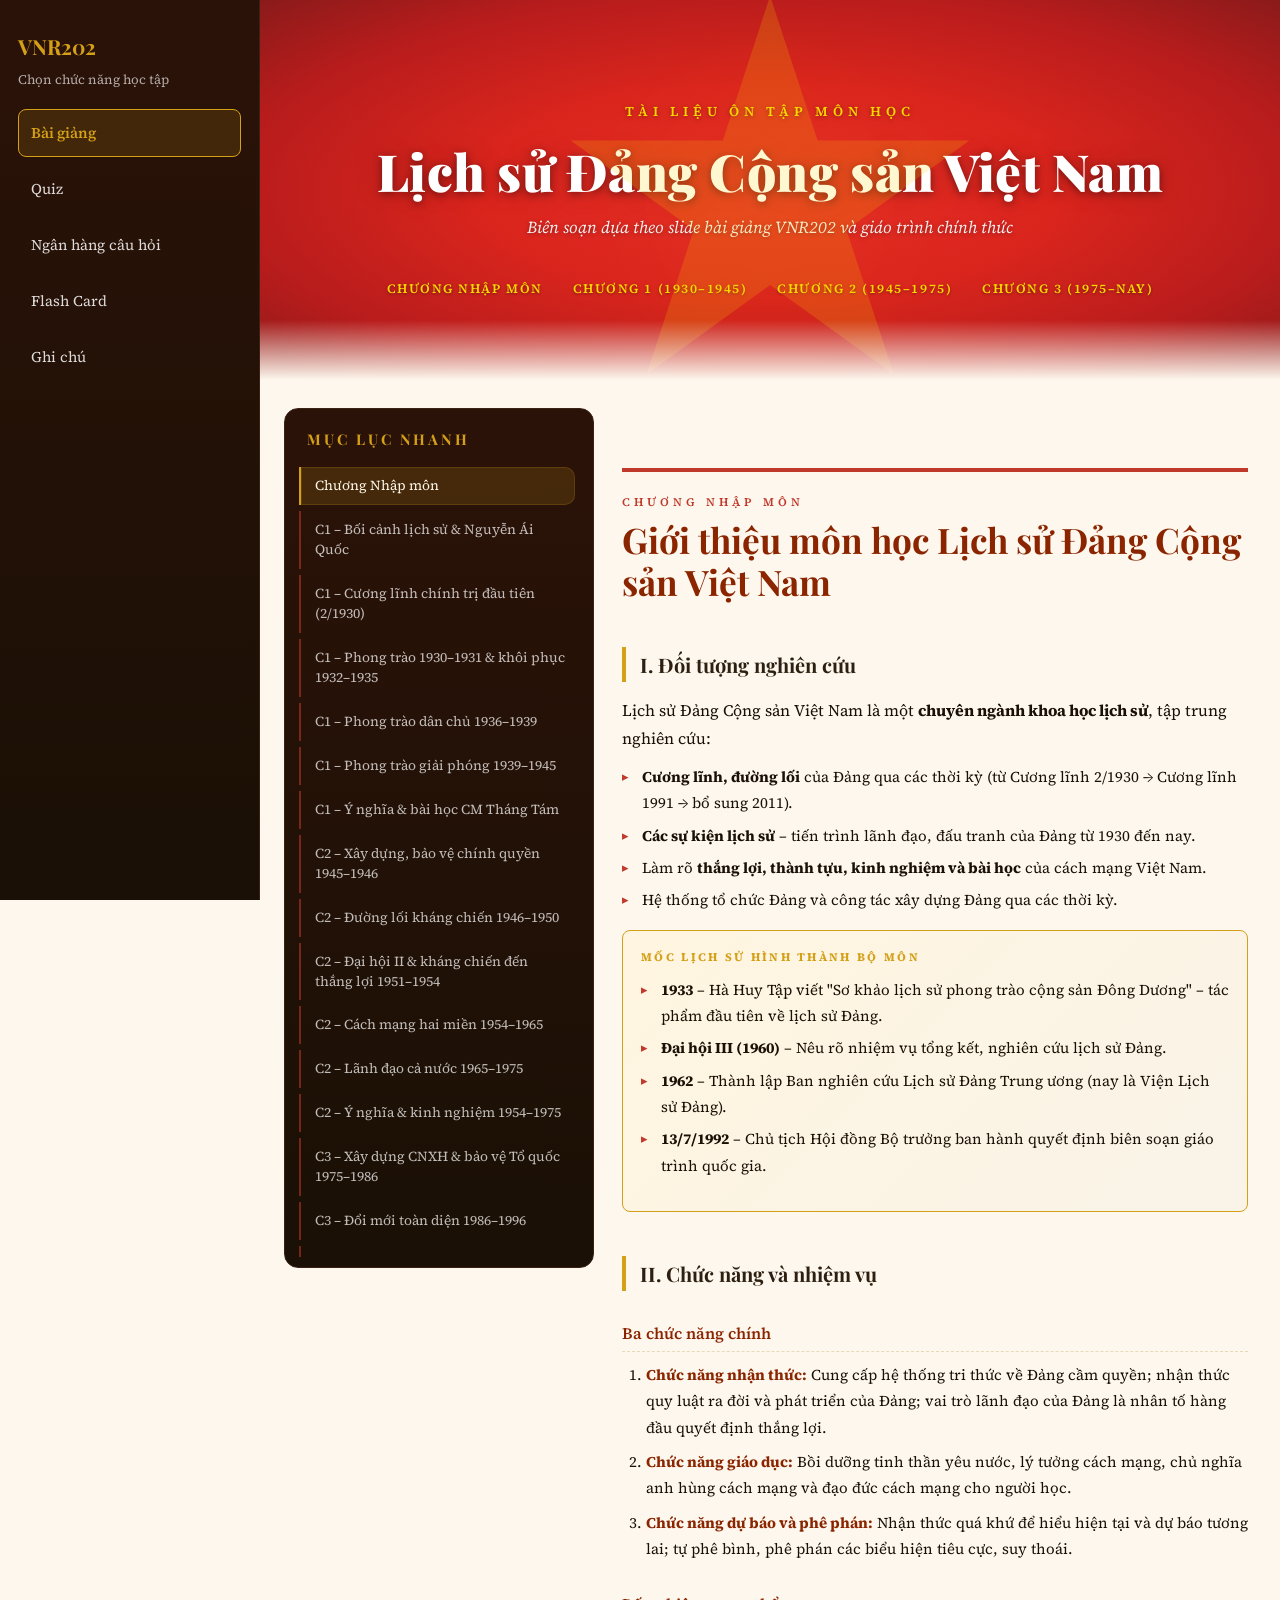
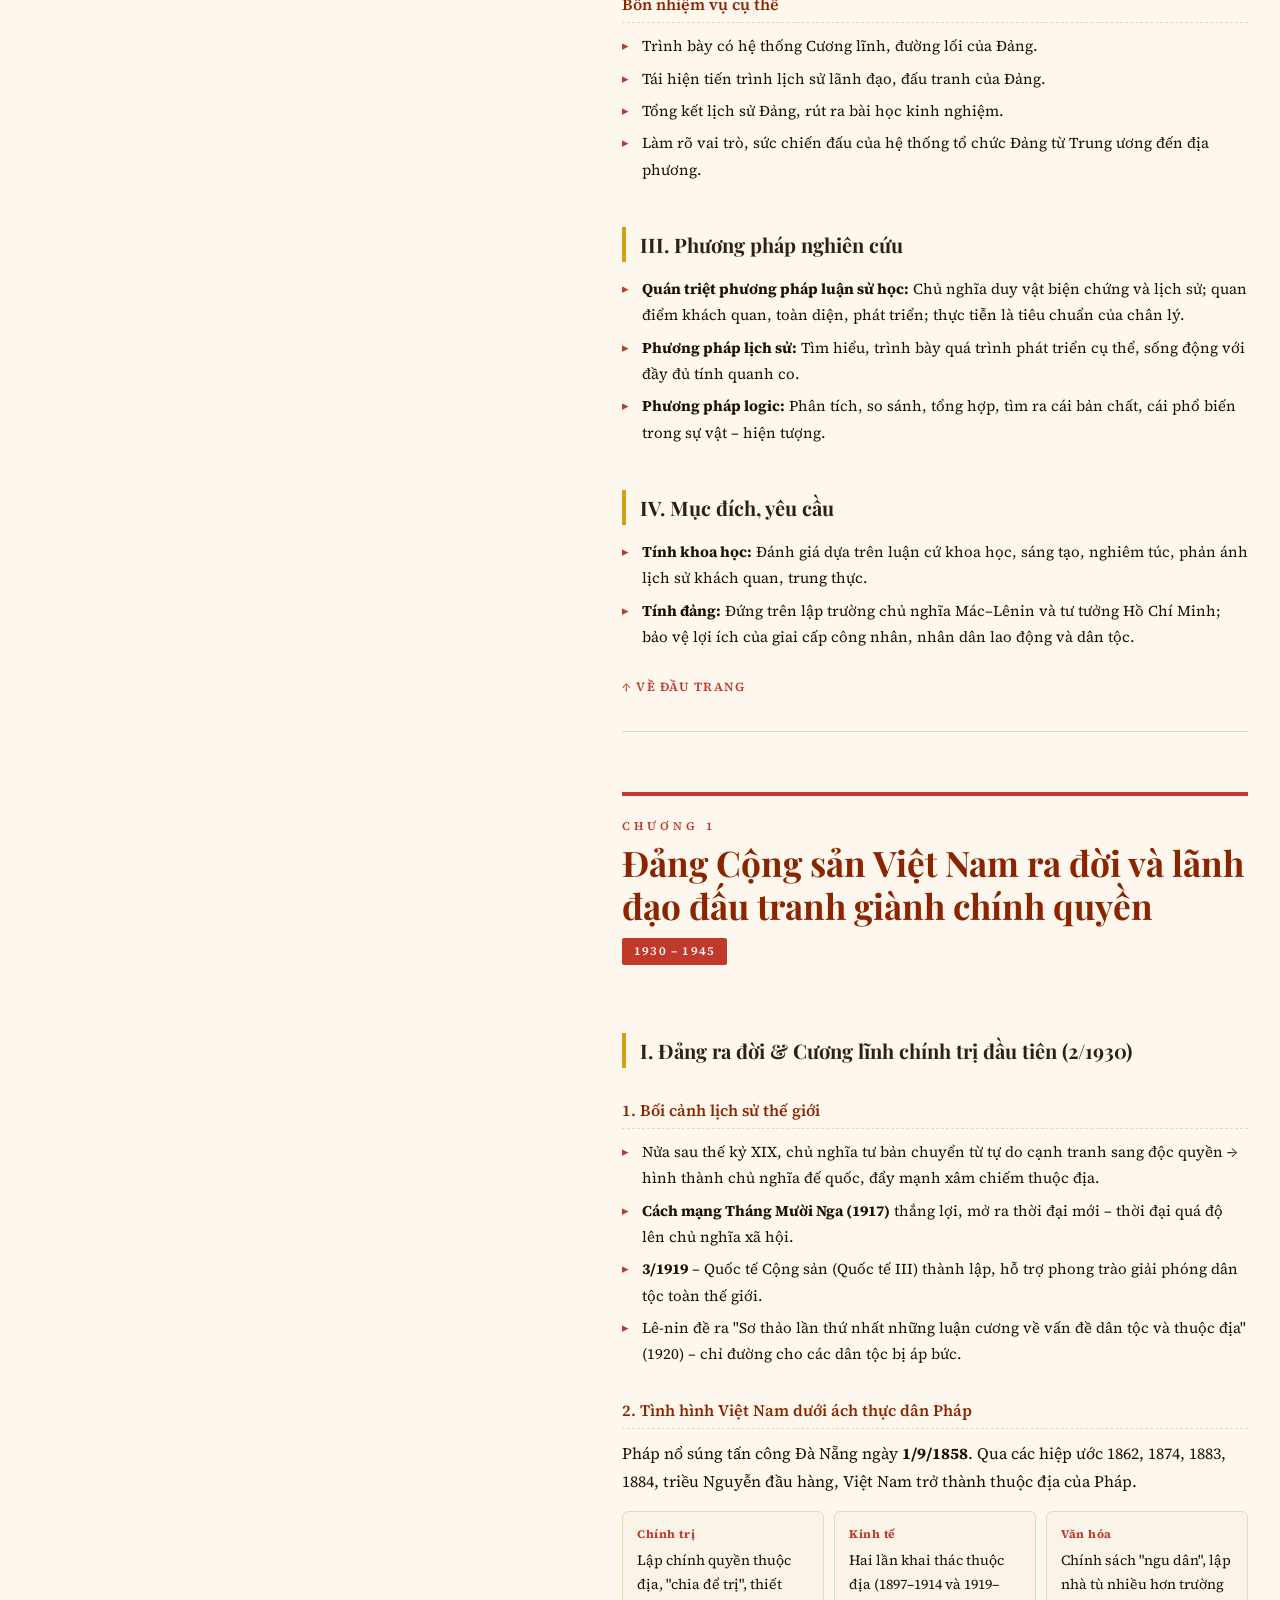
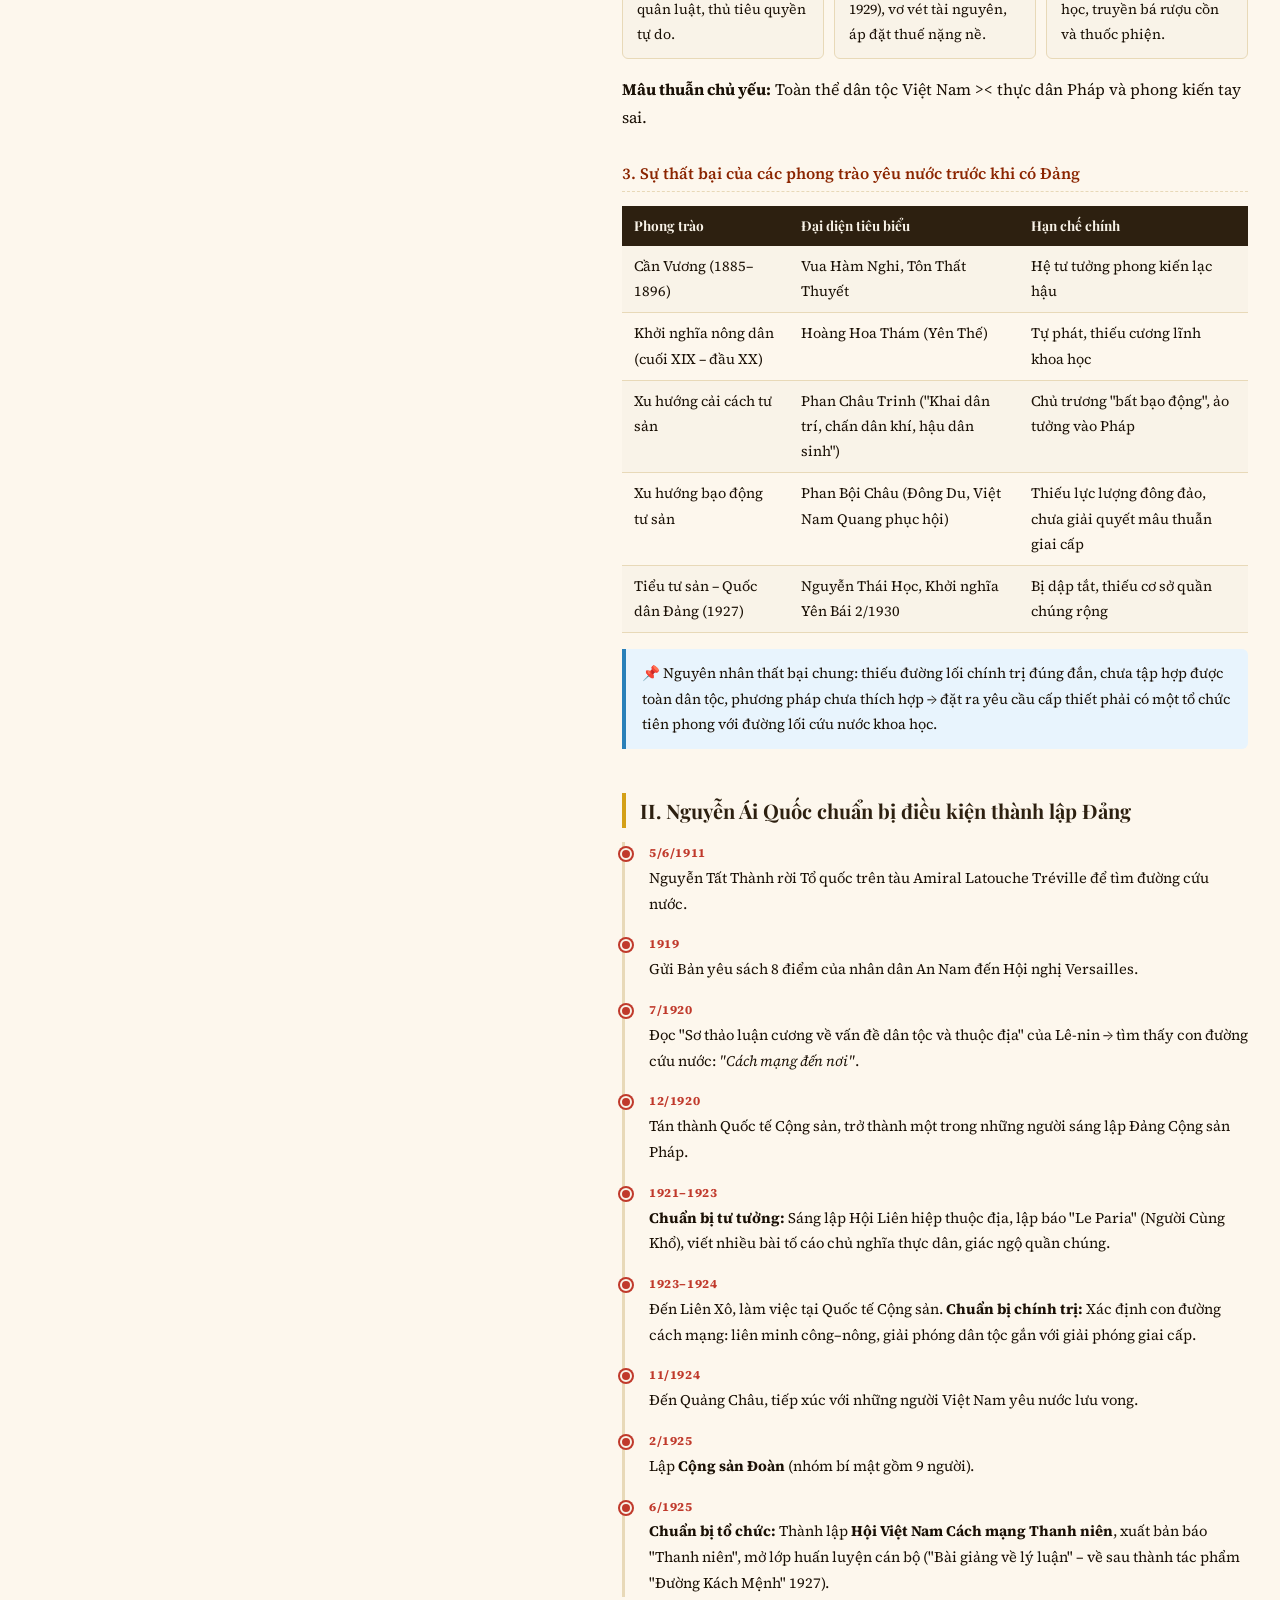
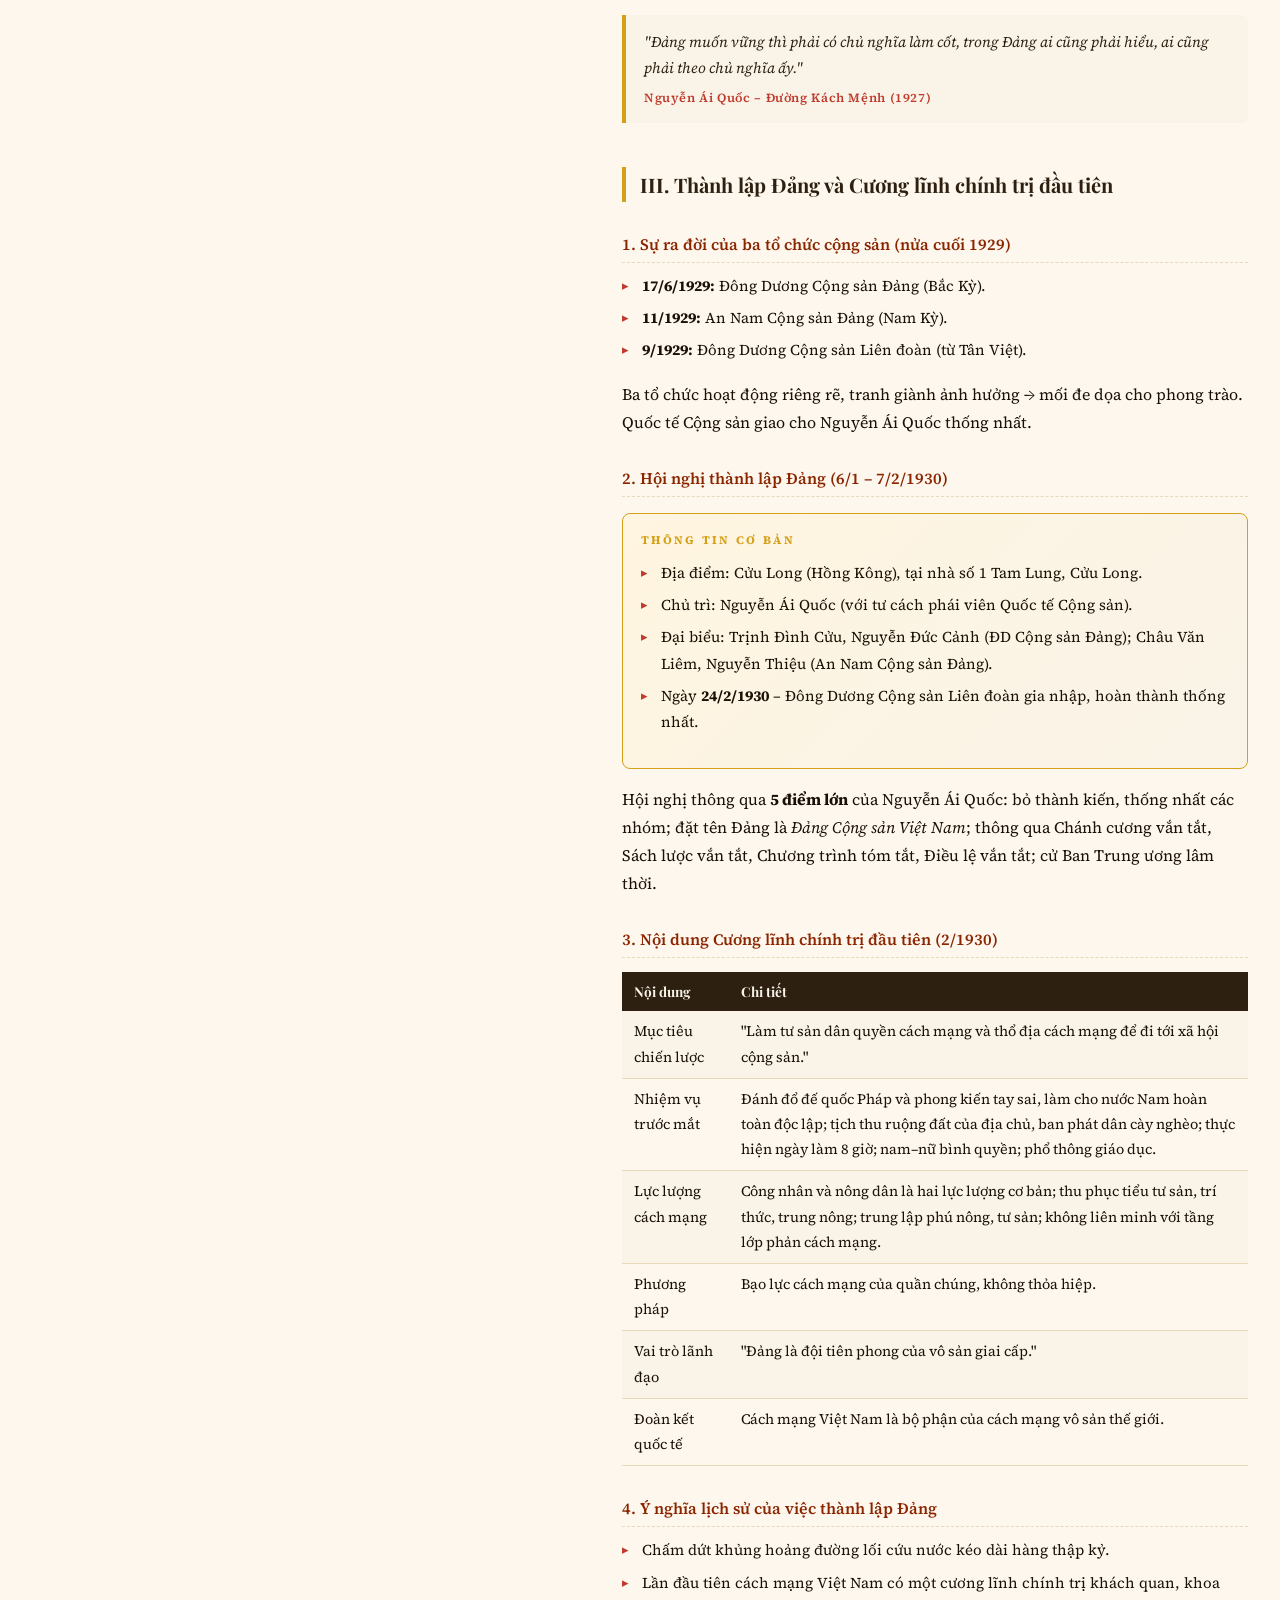
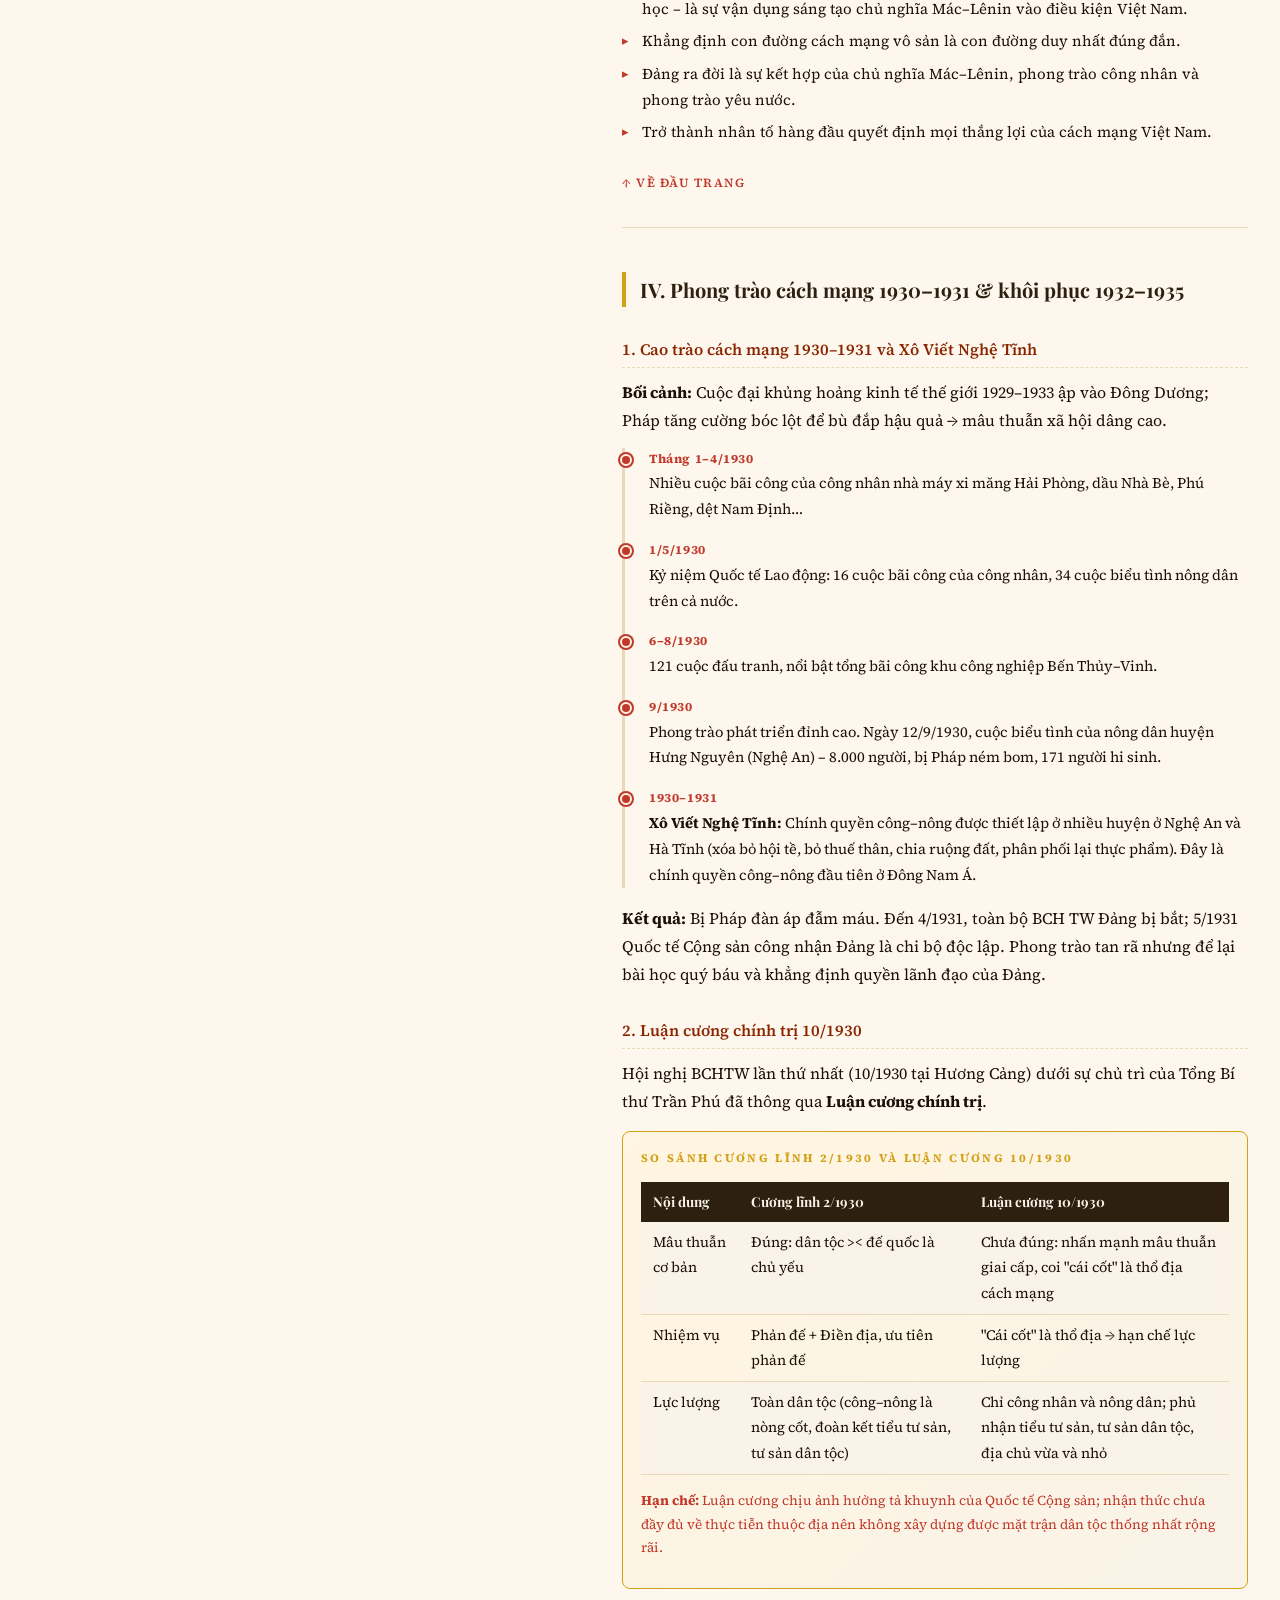
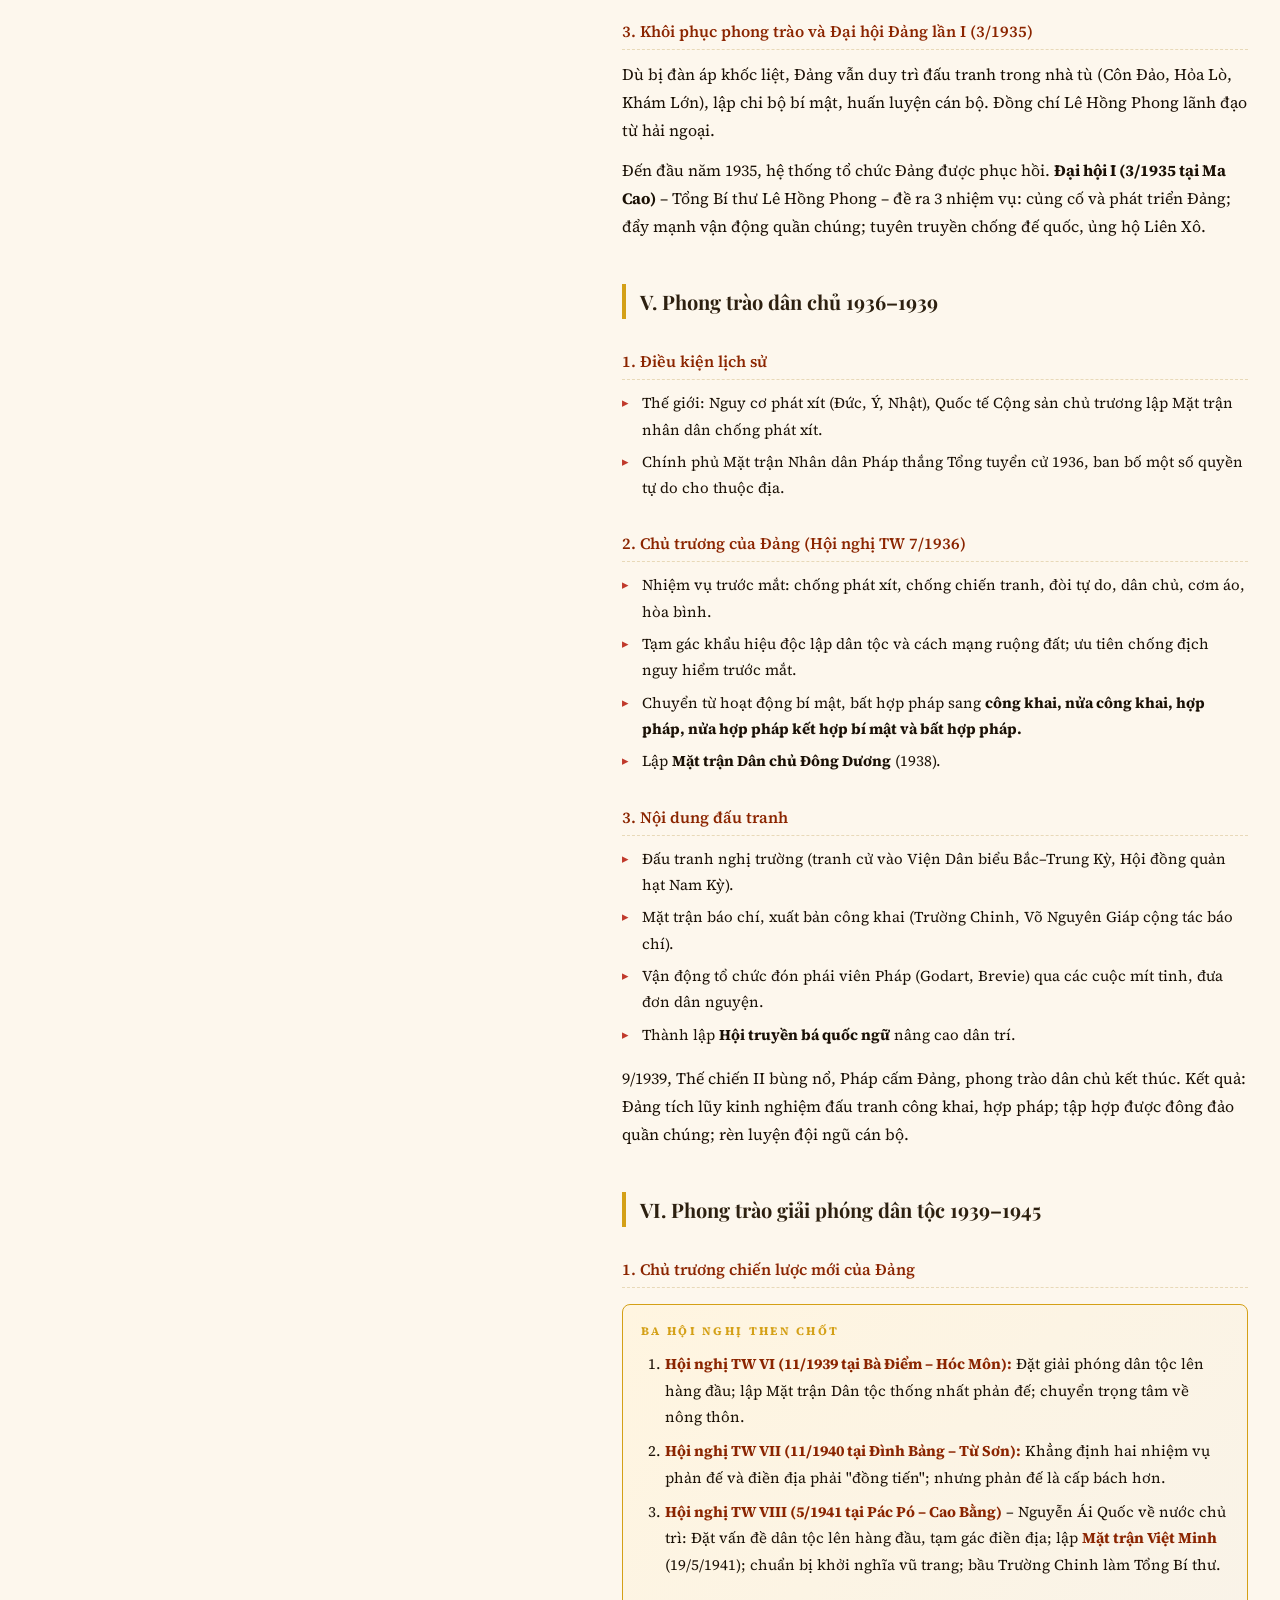
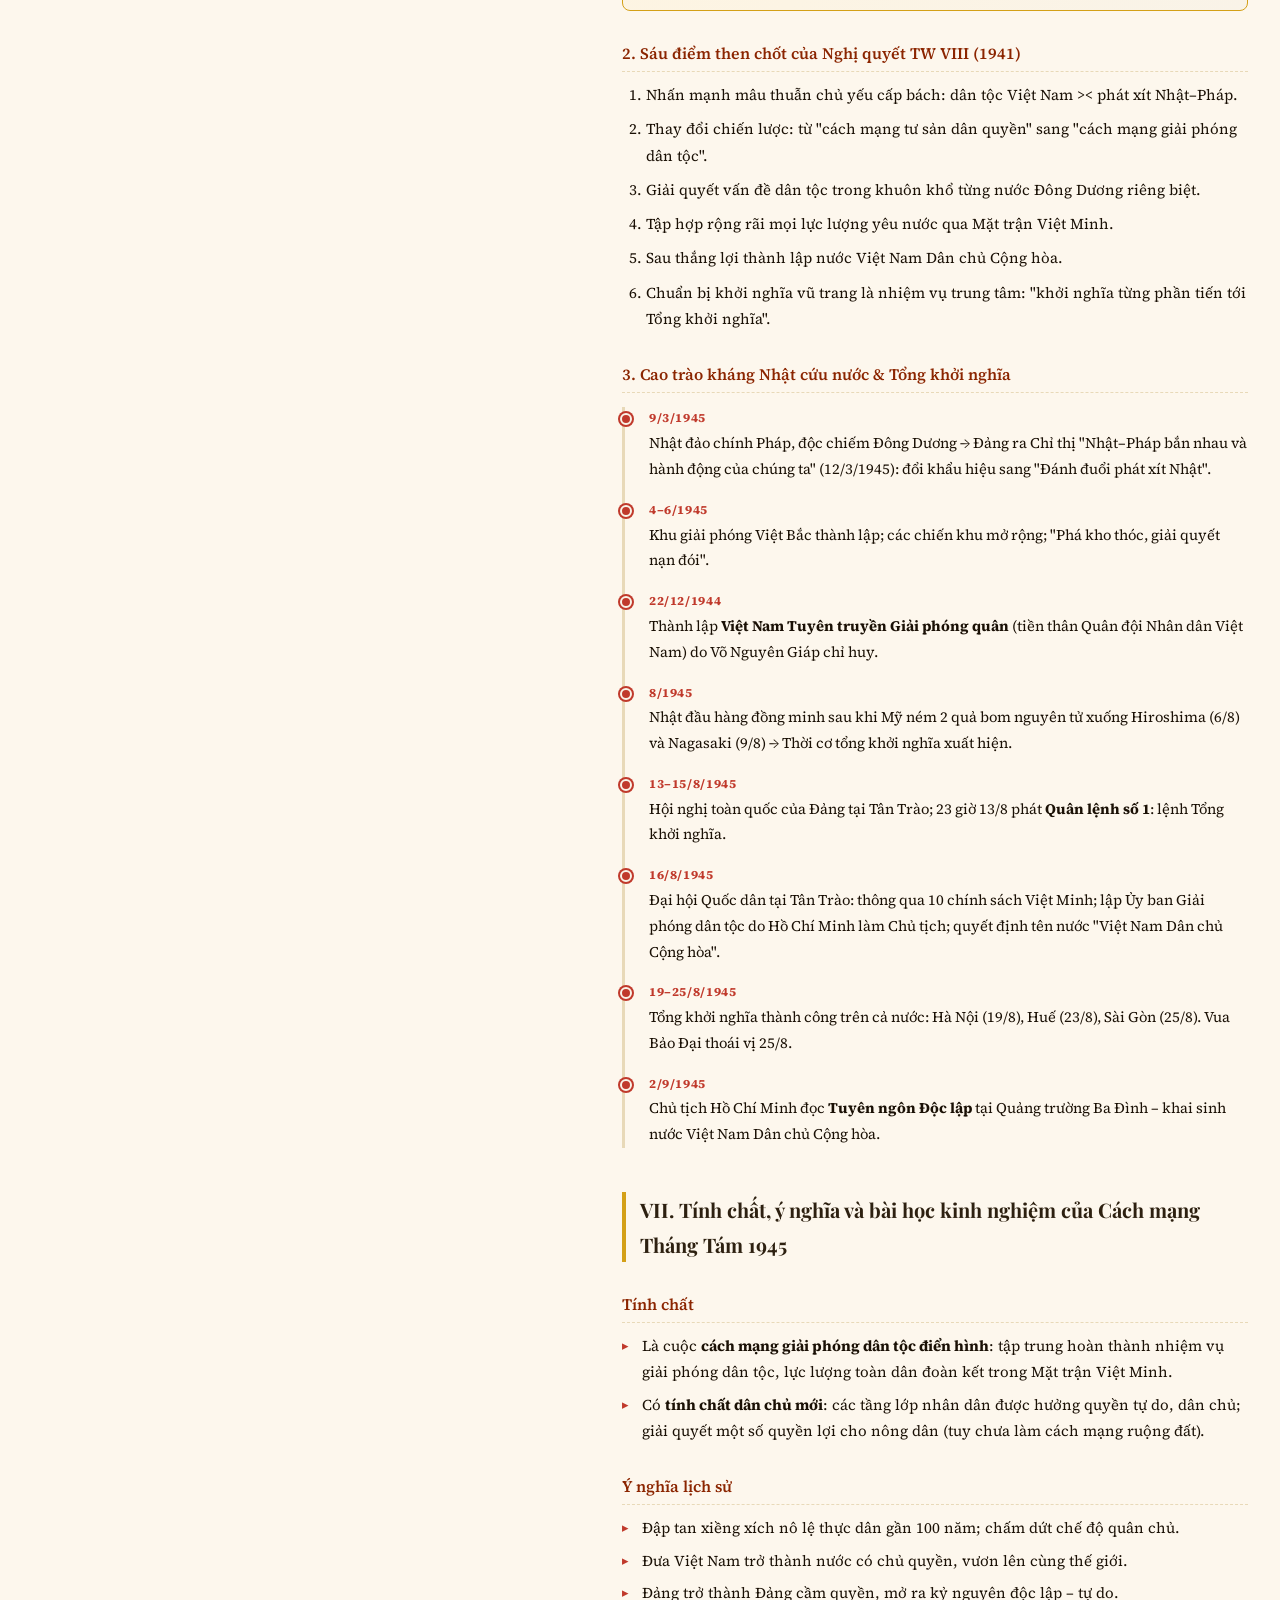
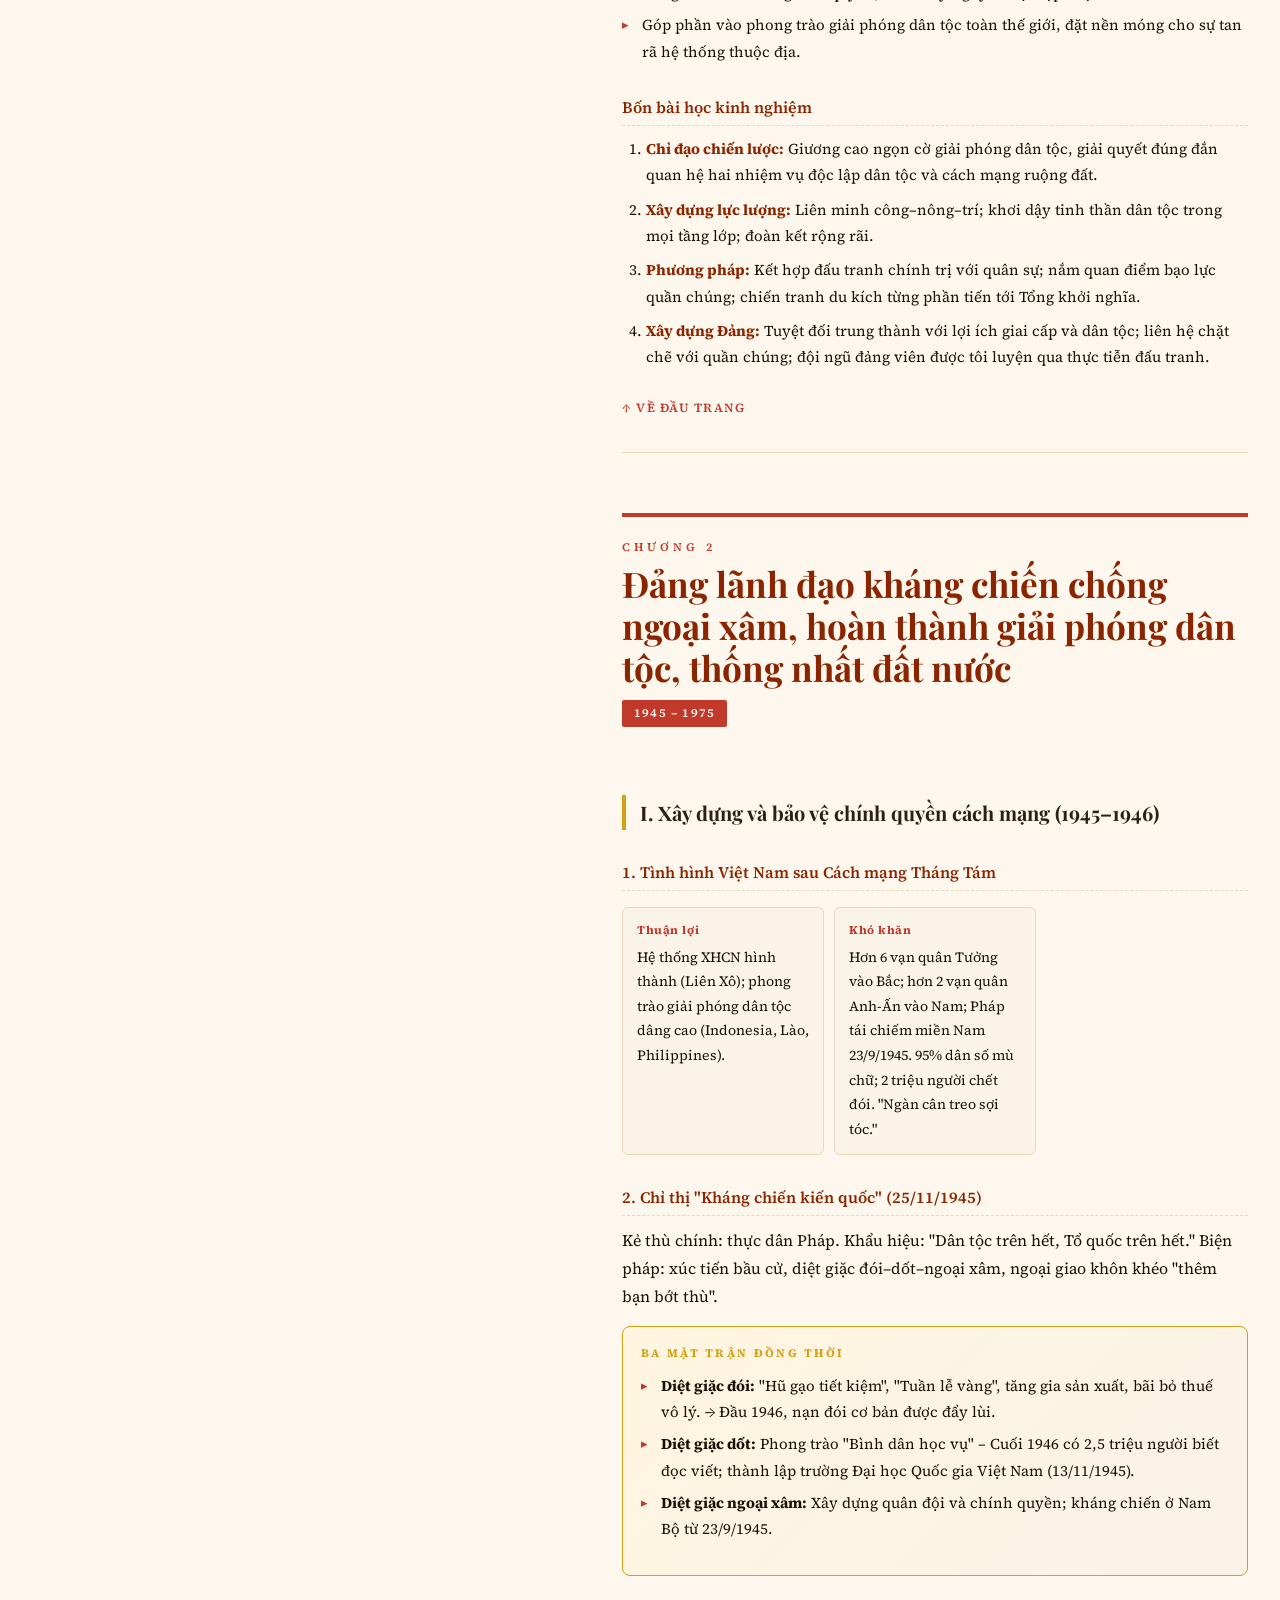
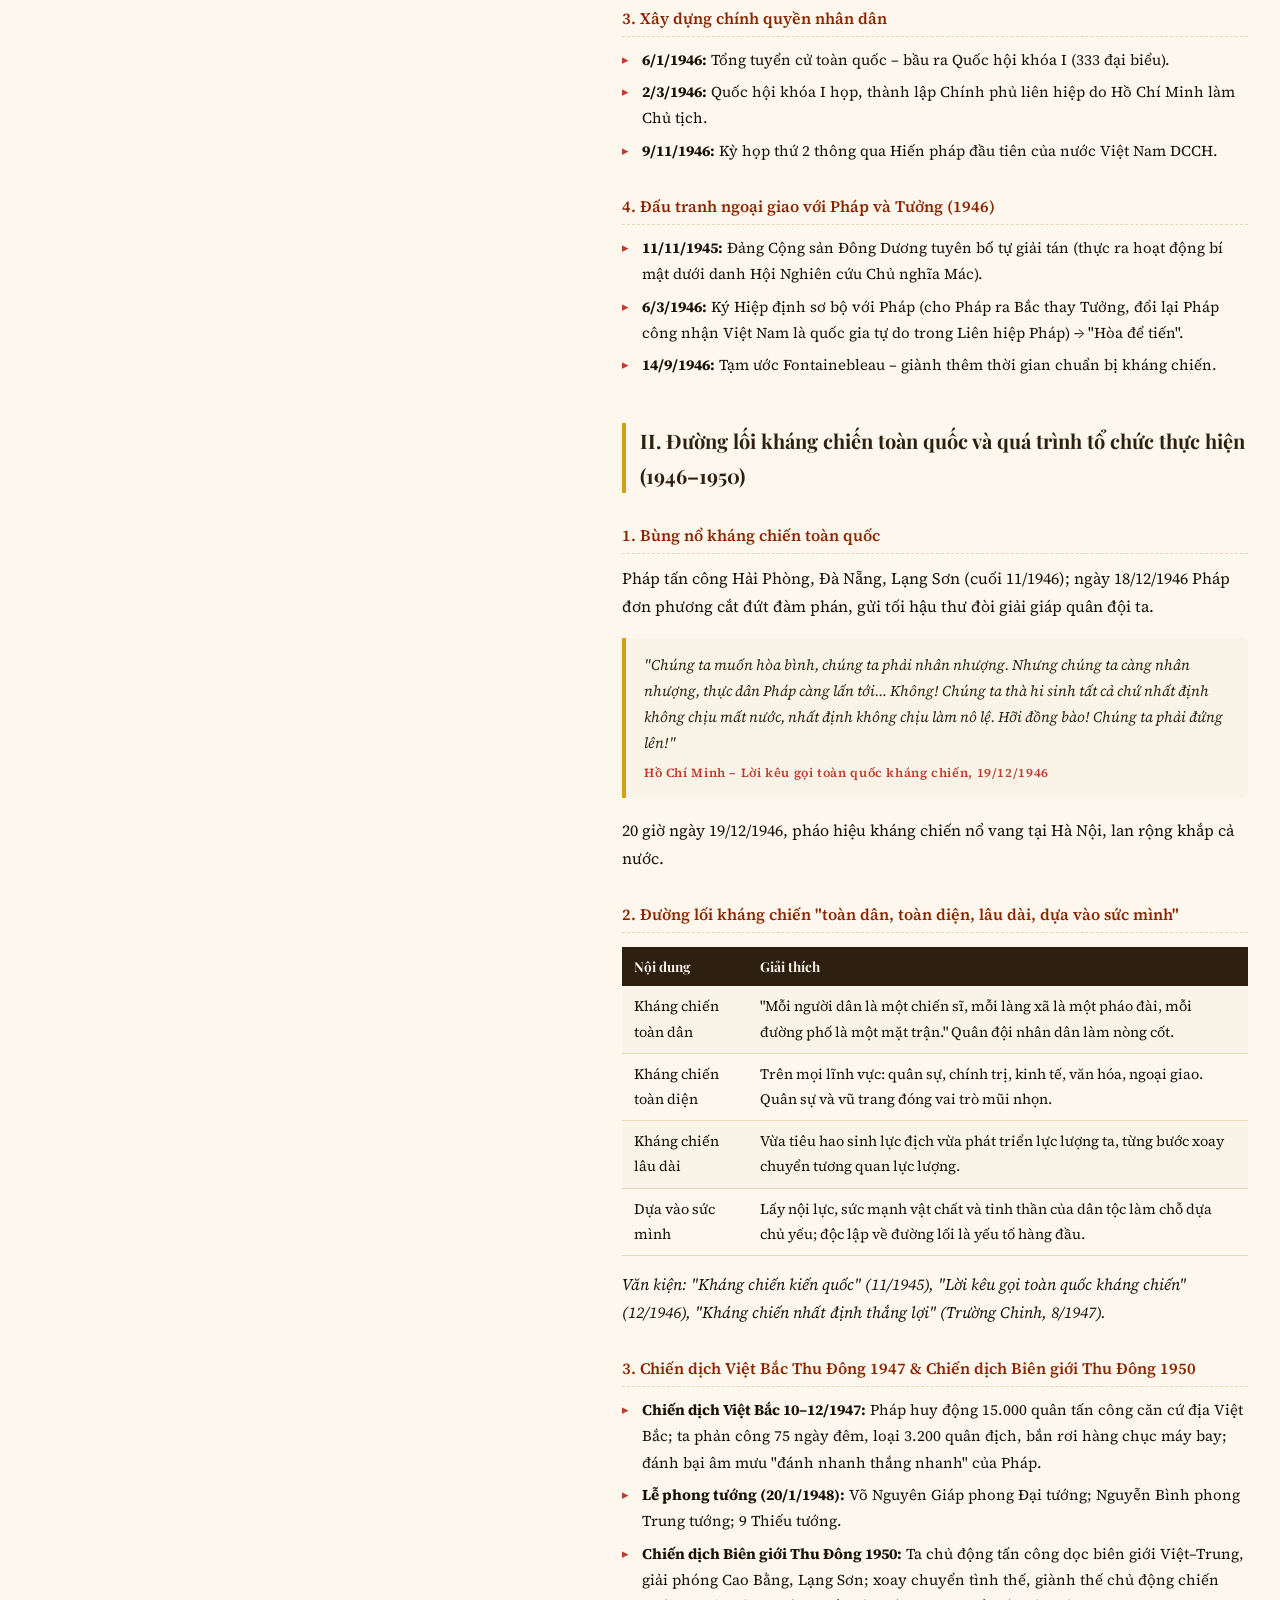
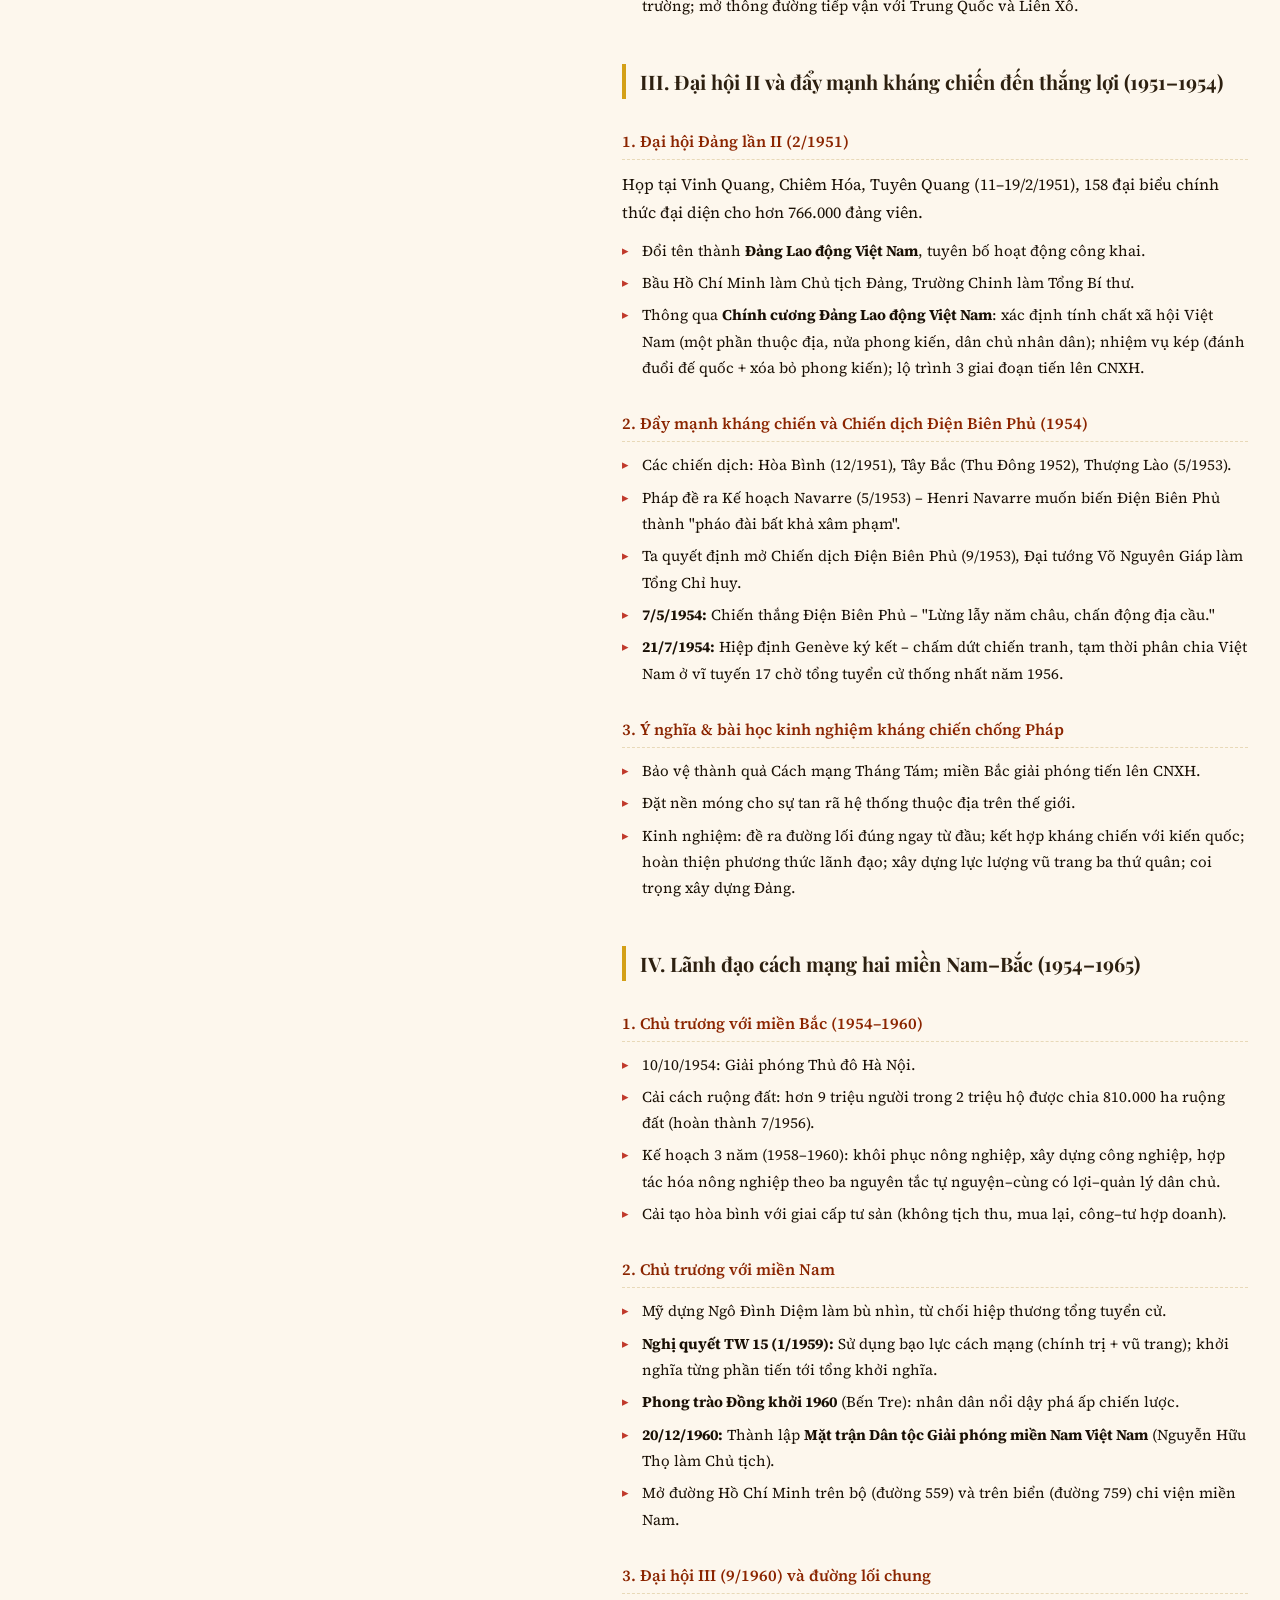
==== commit 27a48898: "feat: update quiz question range to include questions 100-199 for improved accuracy" ====
--- a/index.html
+++ b/index.html
@@ -2110,7 +2110,7 @@
               </label>
               <label class="quiz-mode-item">
                 <input type="radio" name="quiz-mode" value="quiz2" />
-                &#212;n t&#7853;p Quiz 2 (c&#226;u 100-177)
+                &#212;n t&#7853;p Quiz 2 (c&#226;u 100-199)
               </label>
             </div>
 
